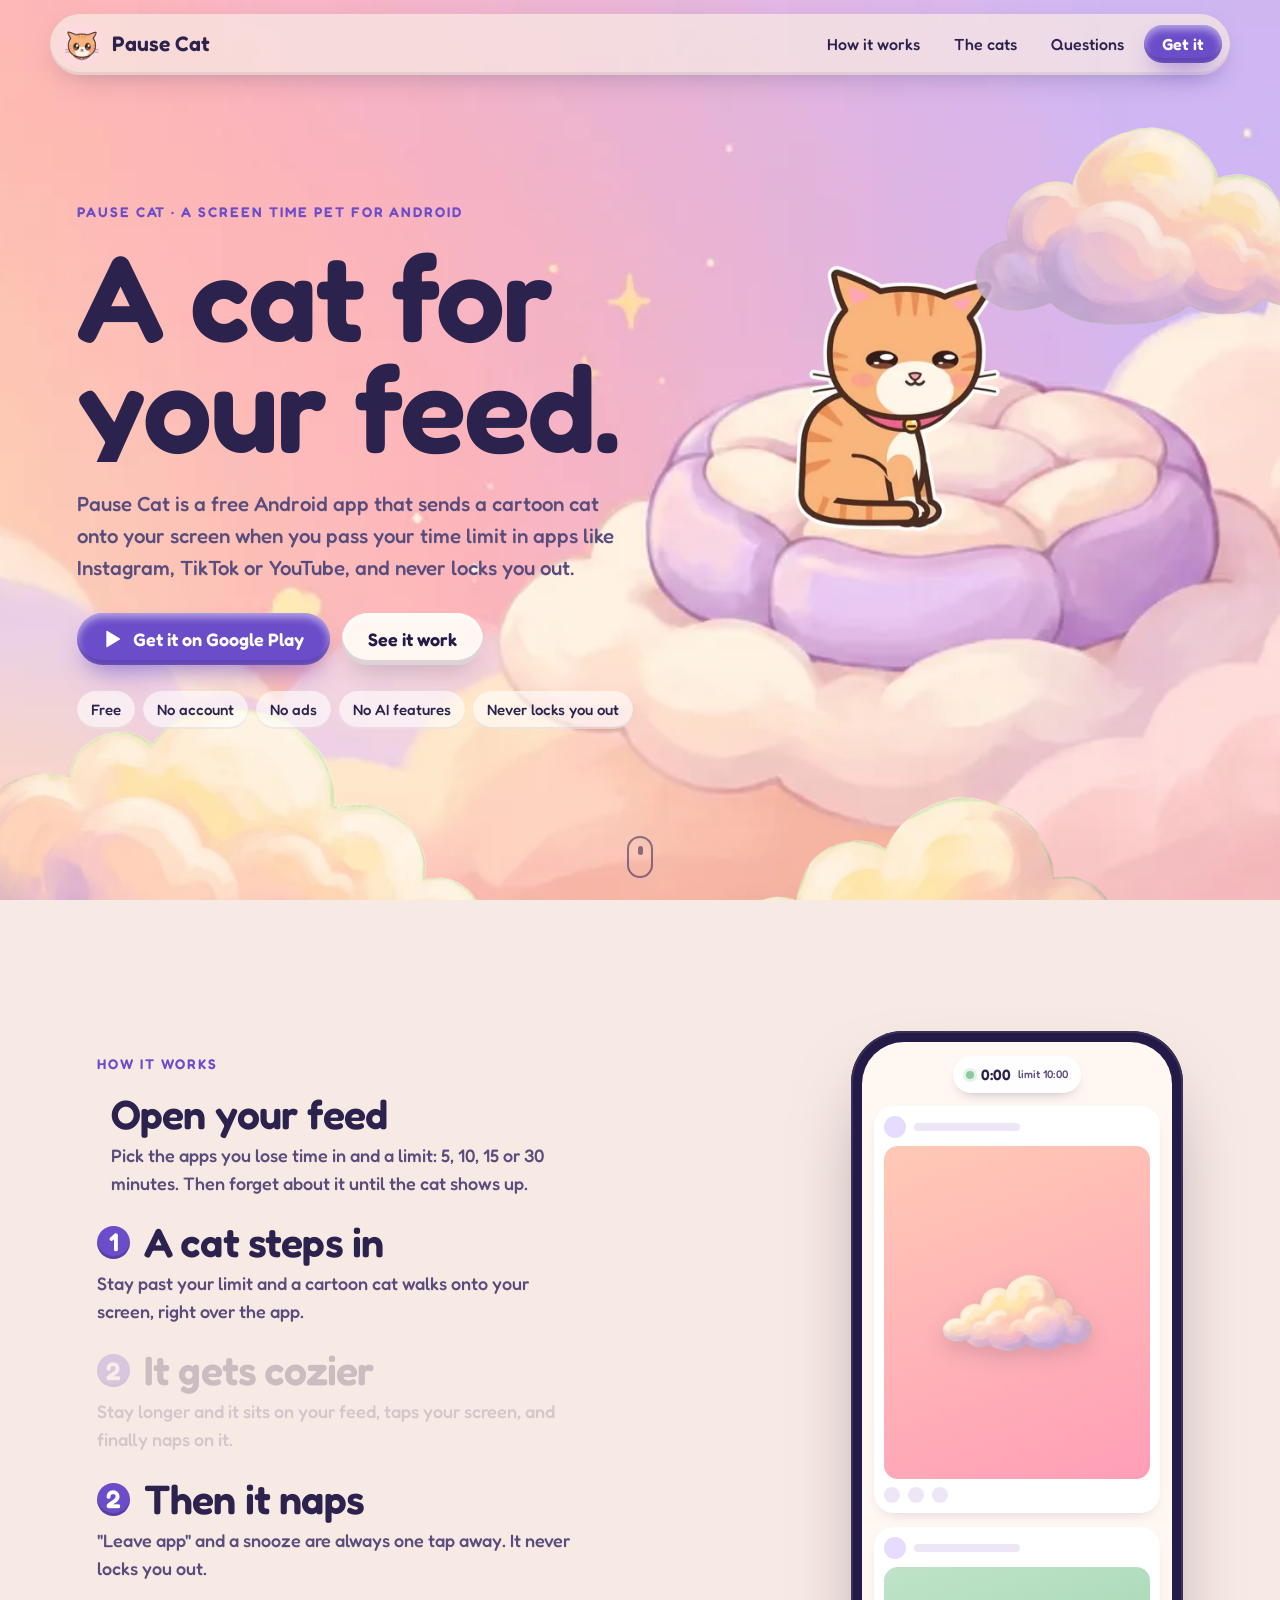
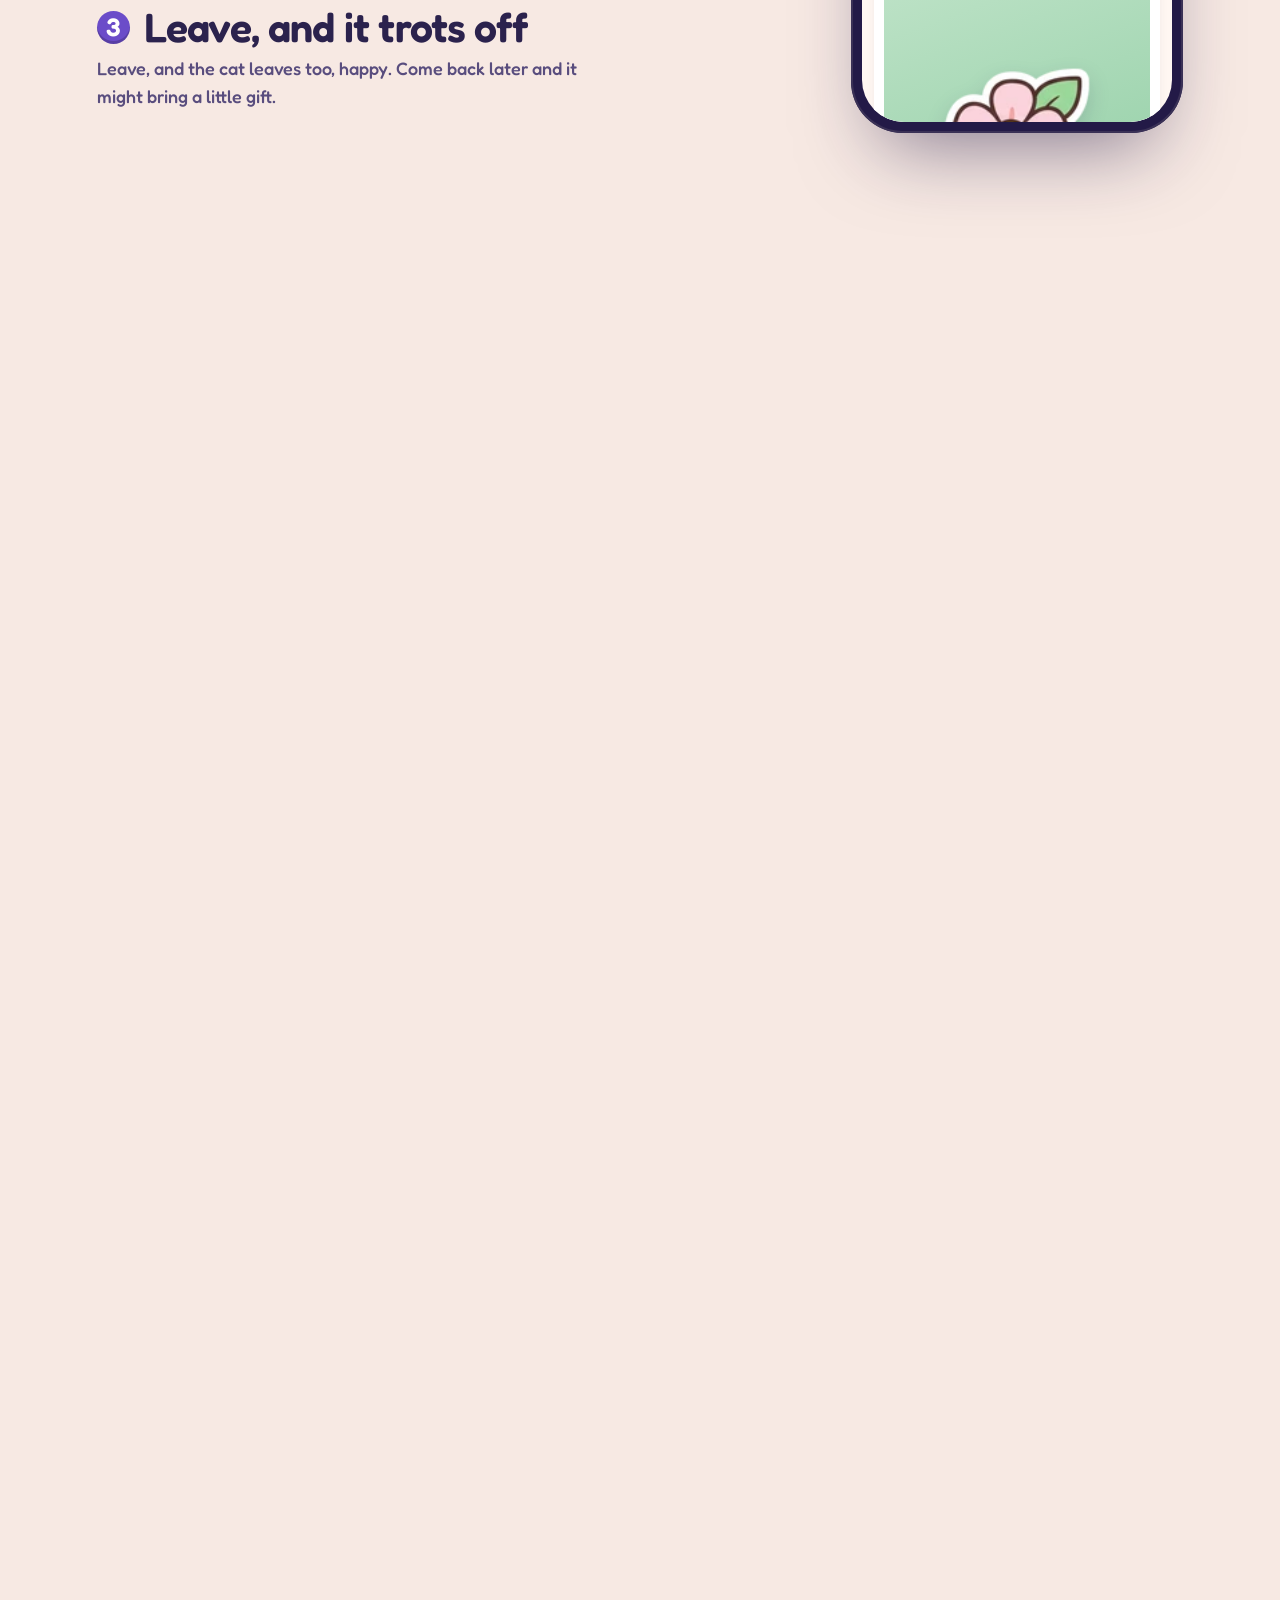
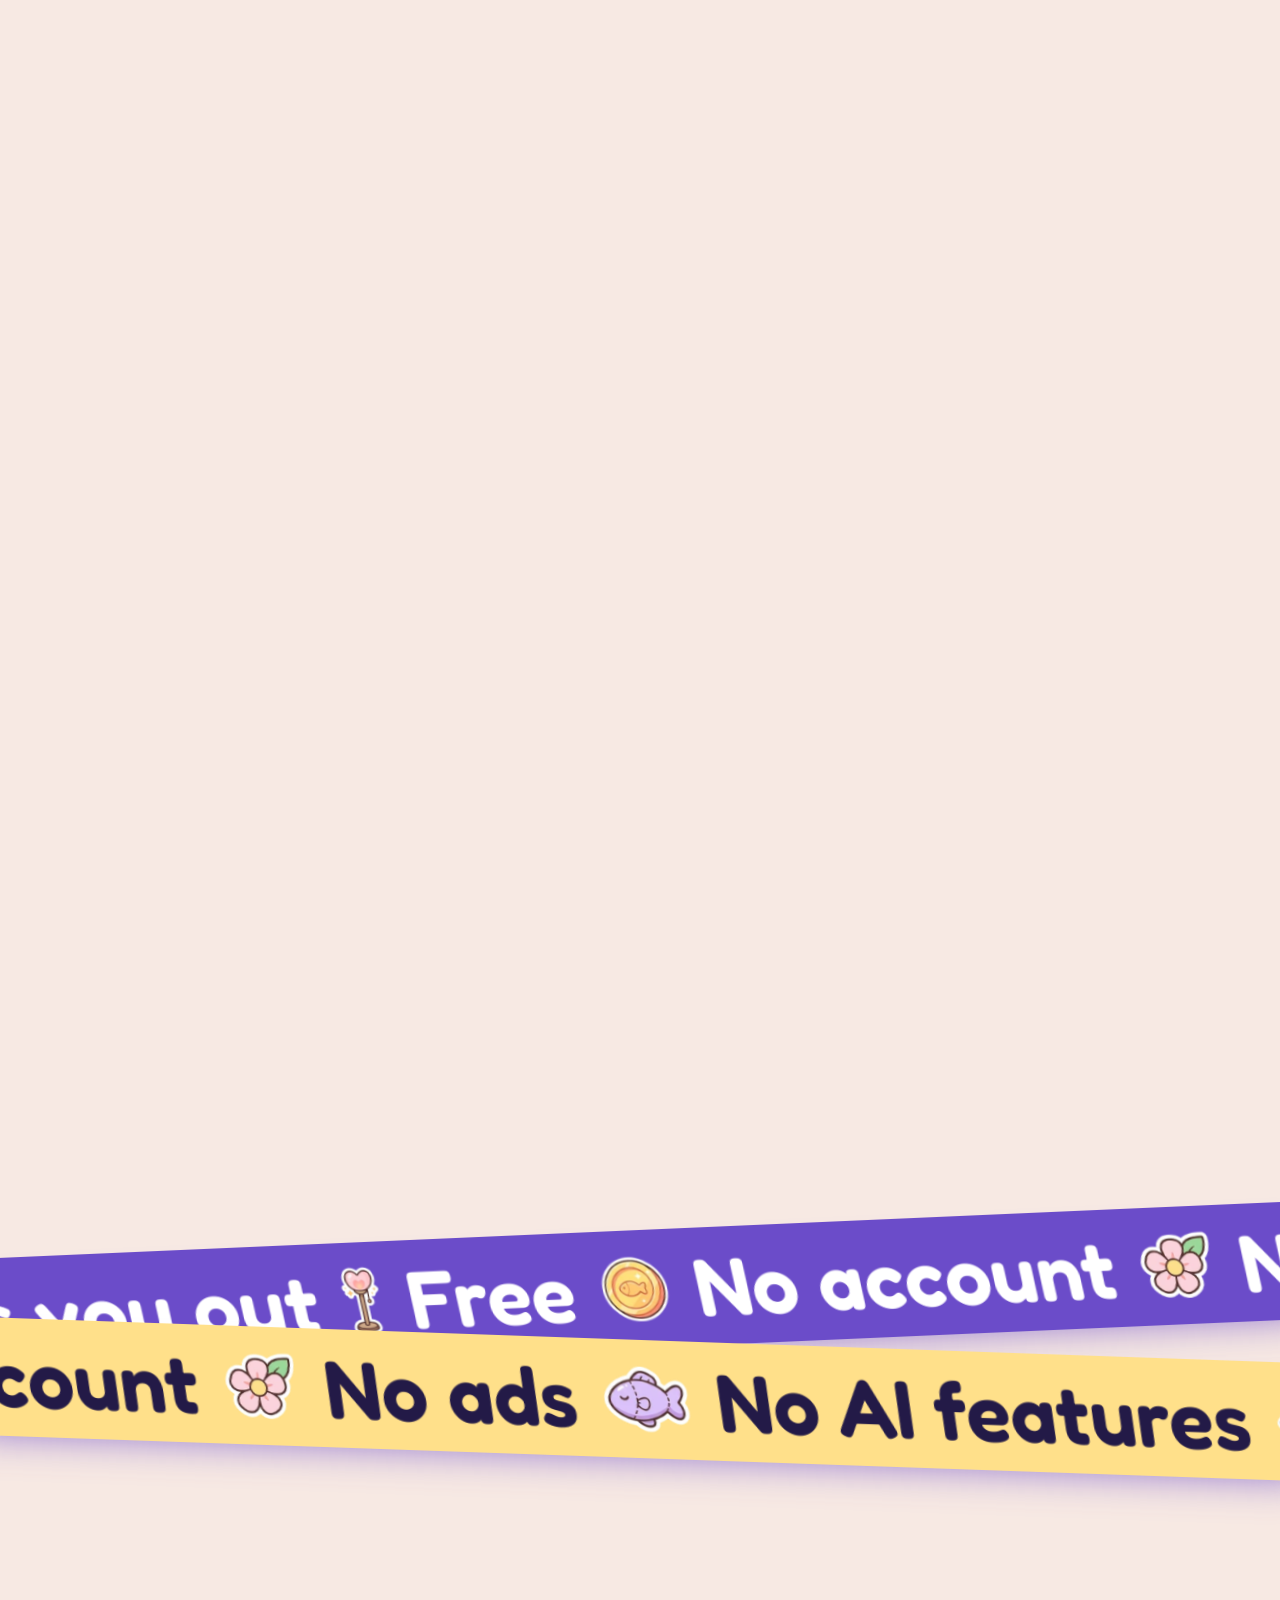
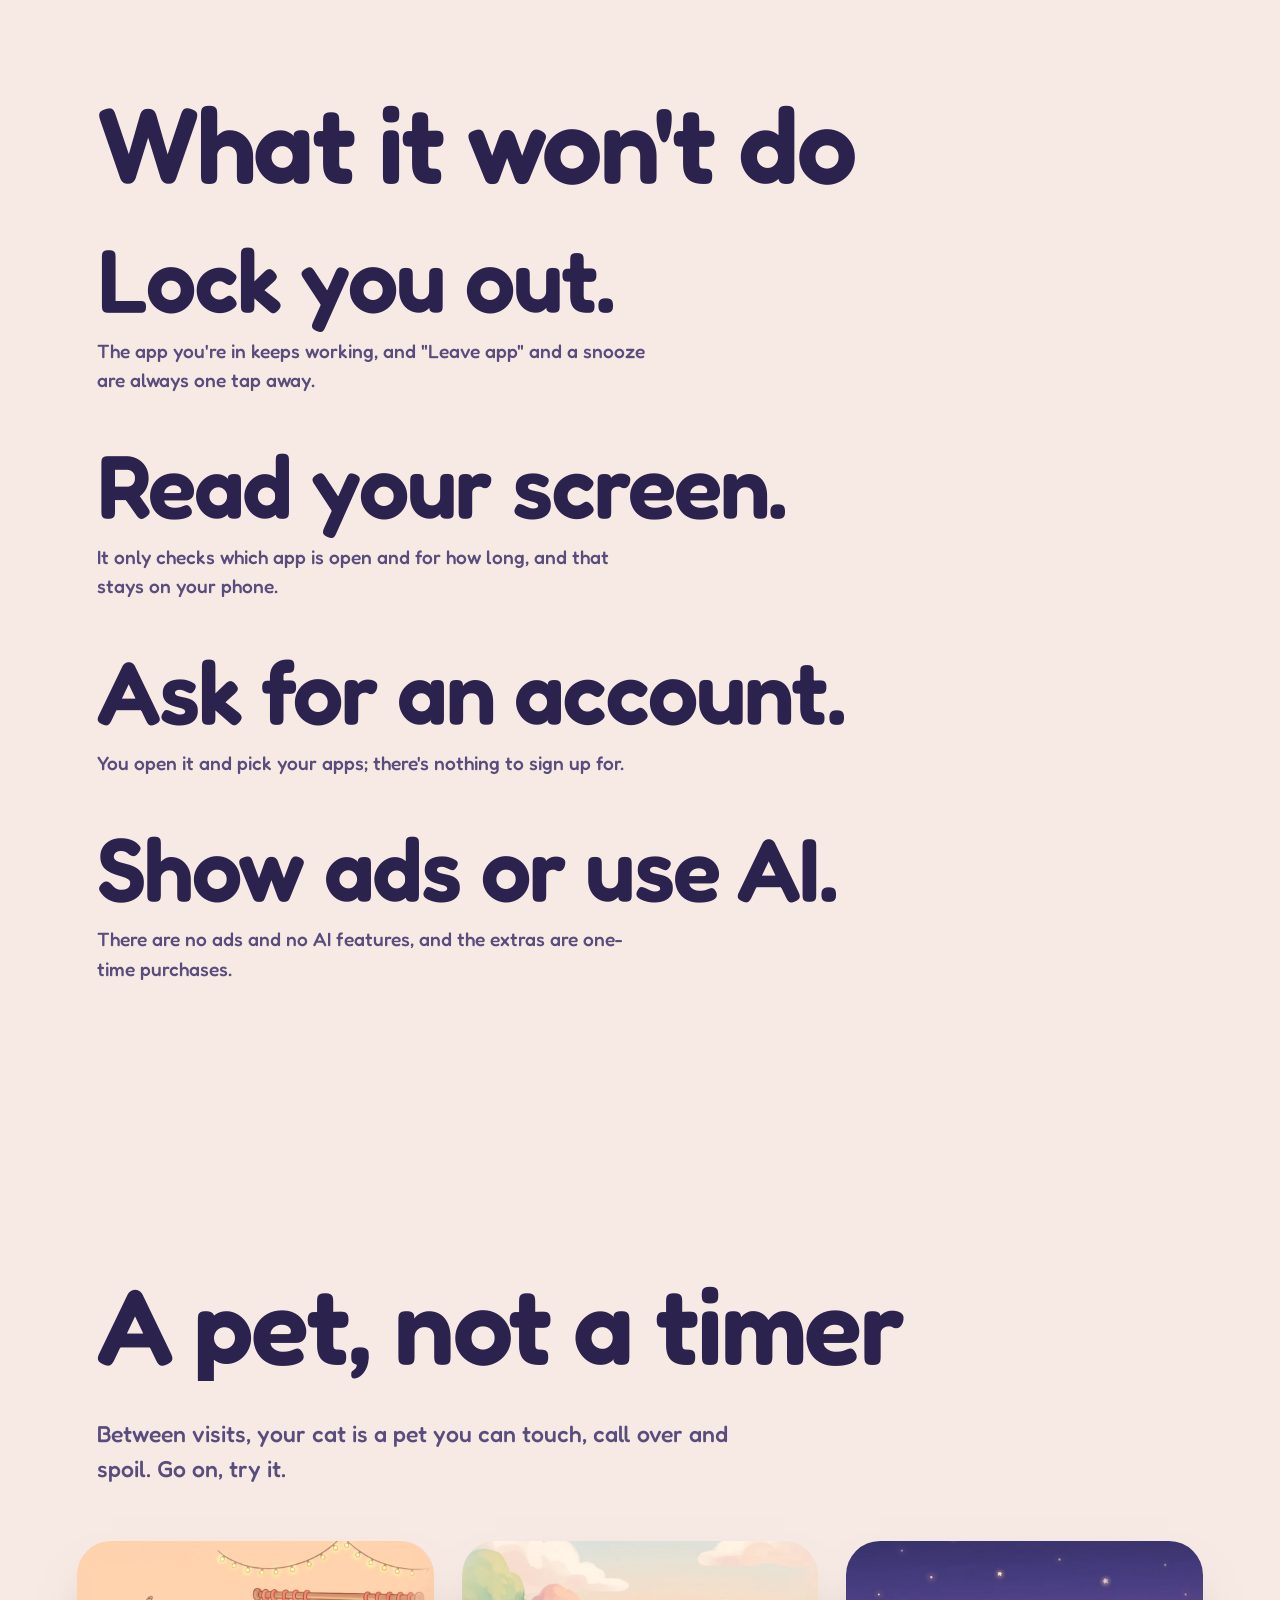
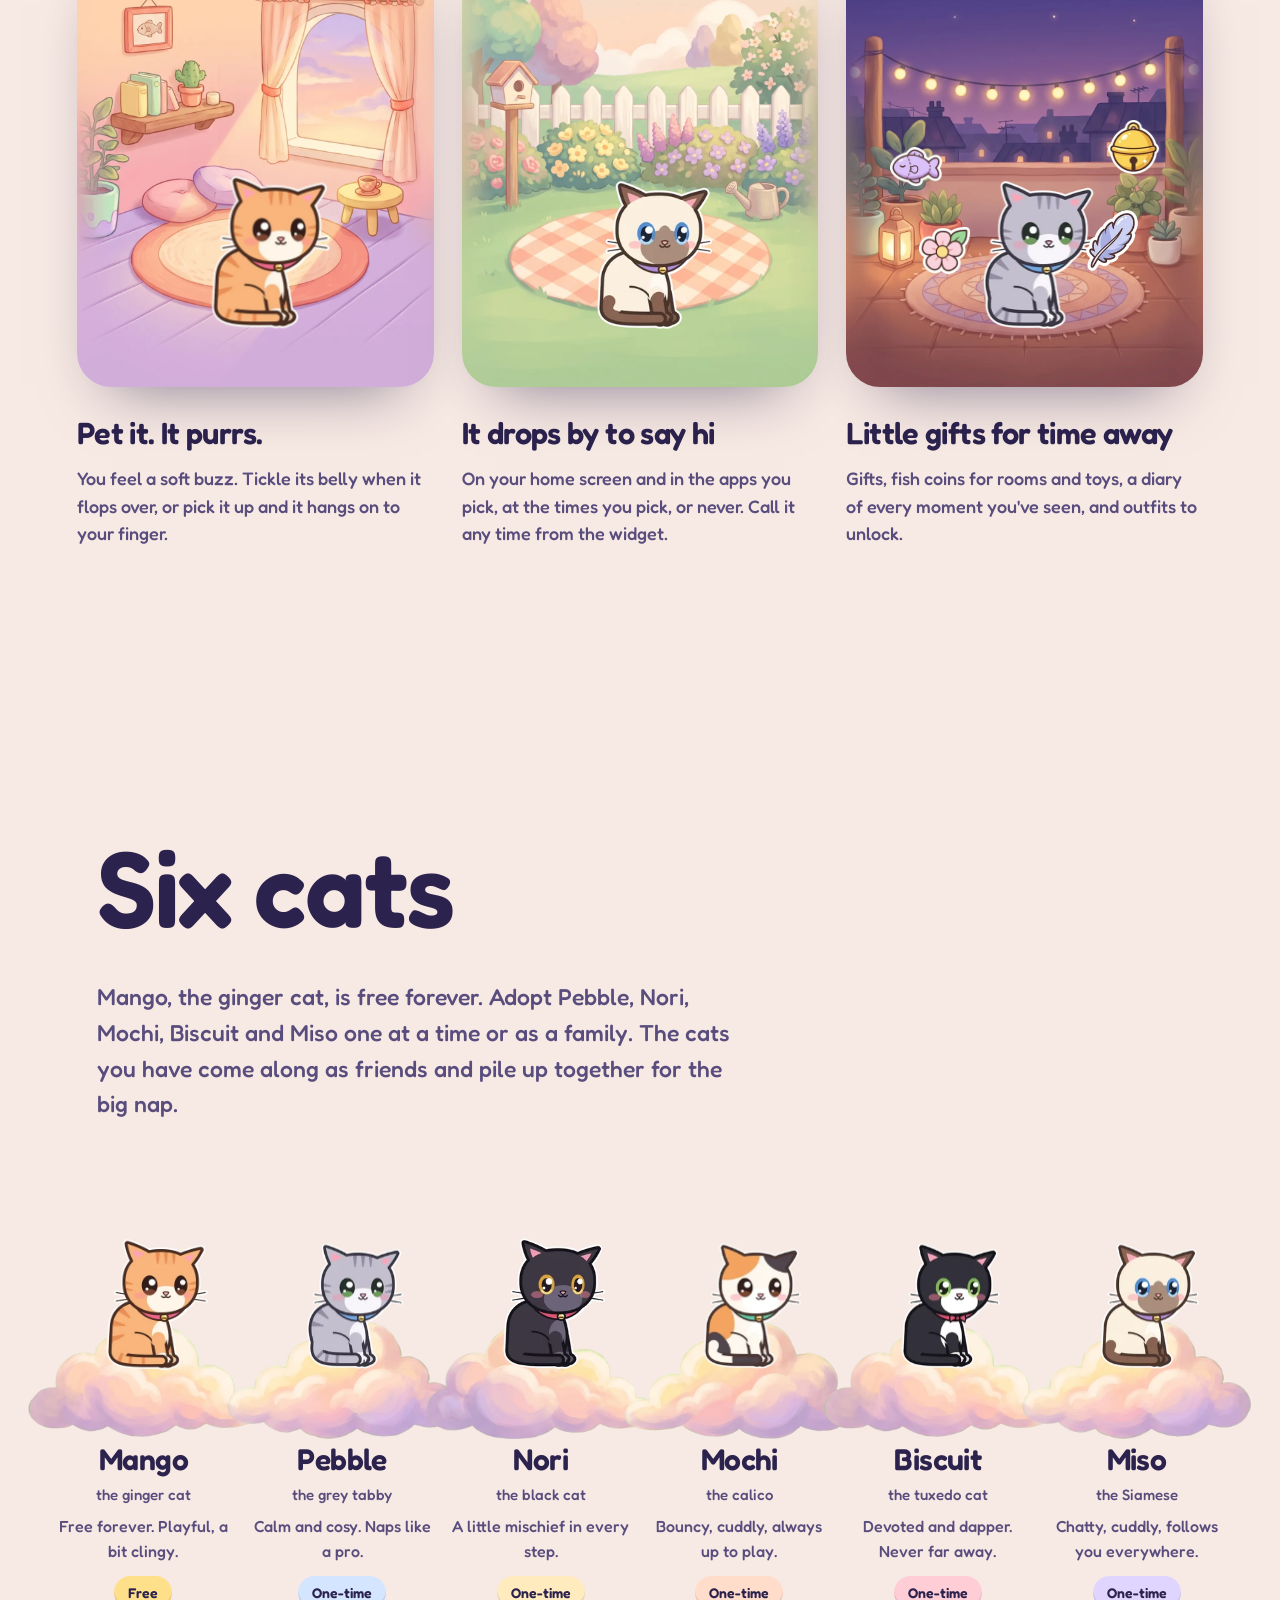
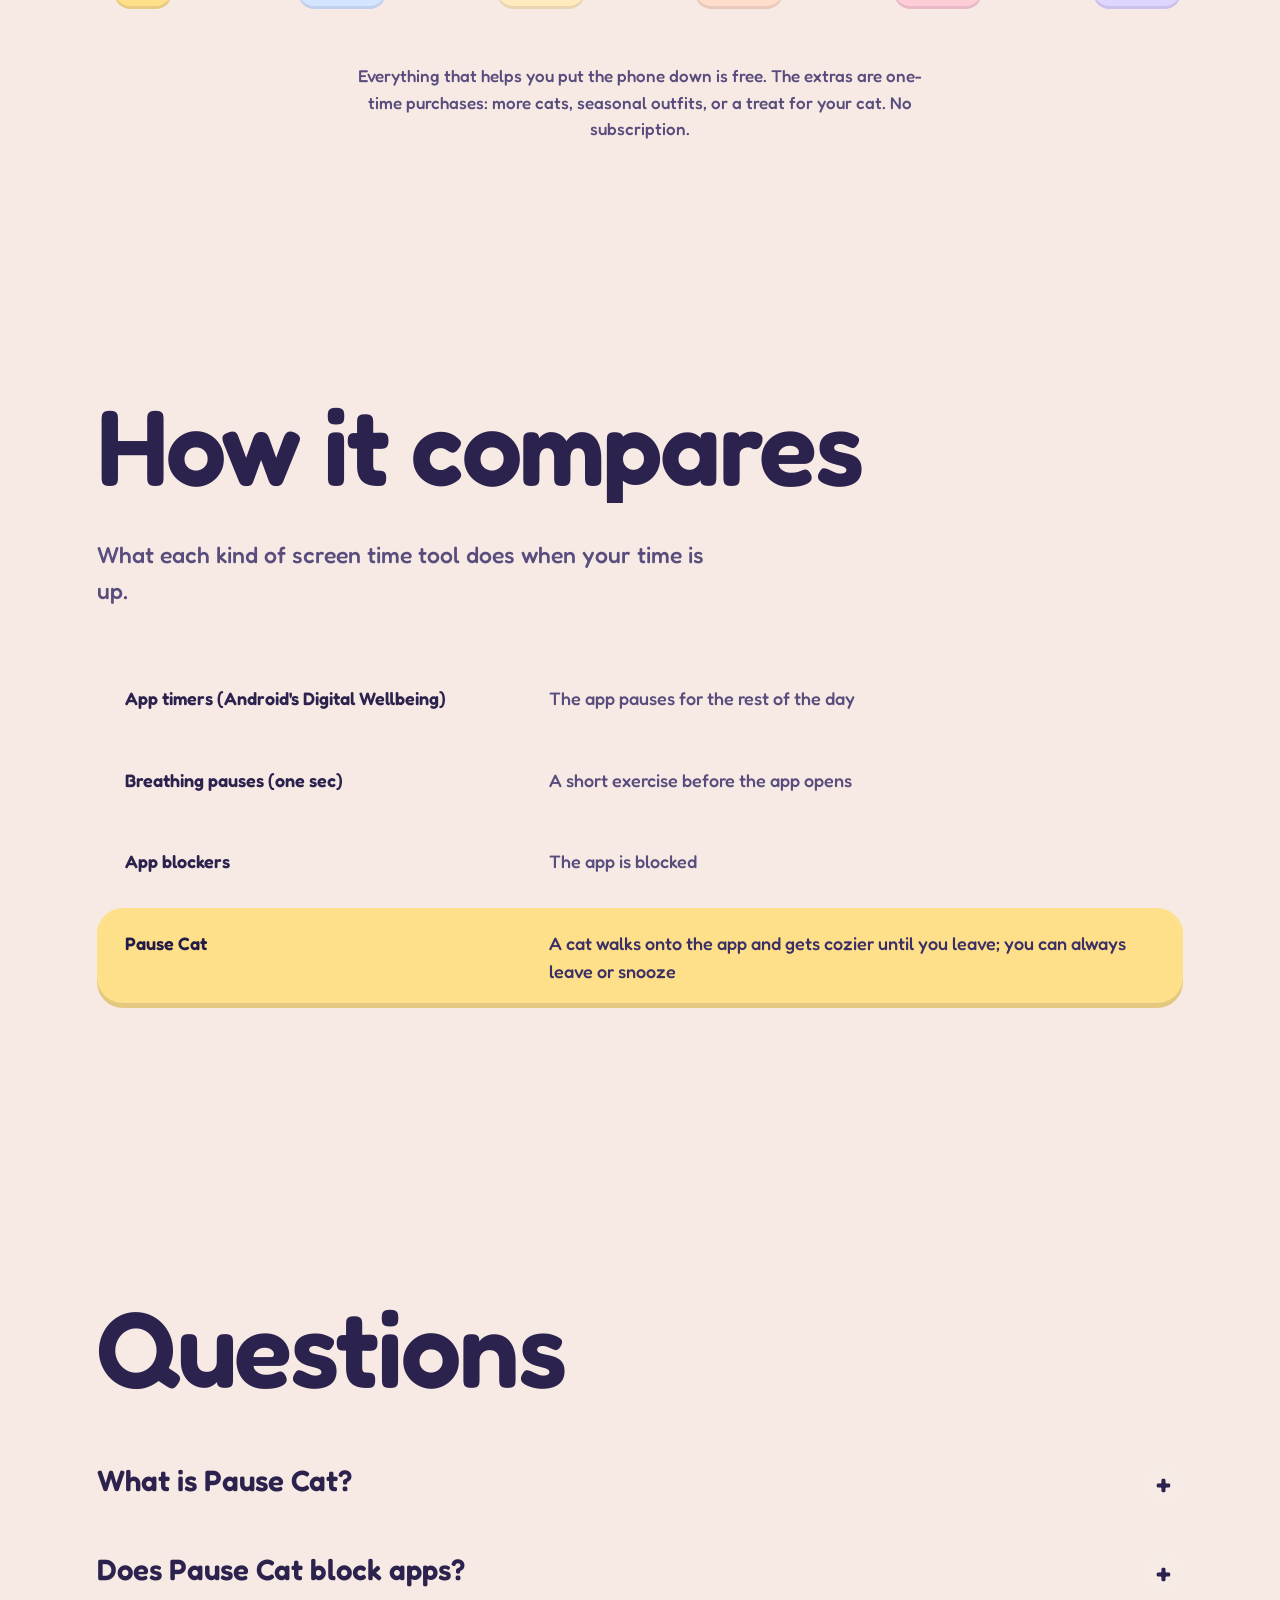
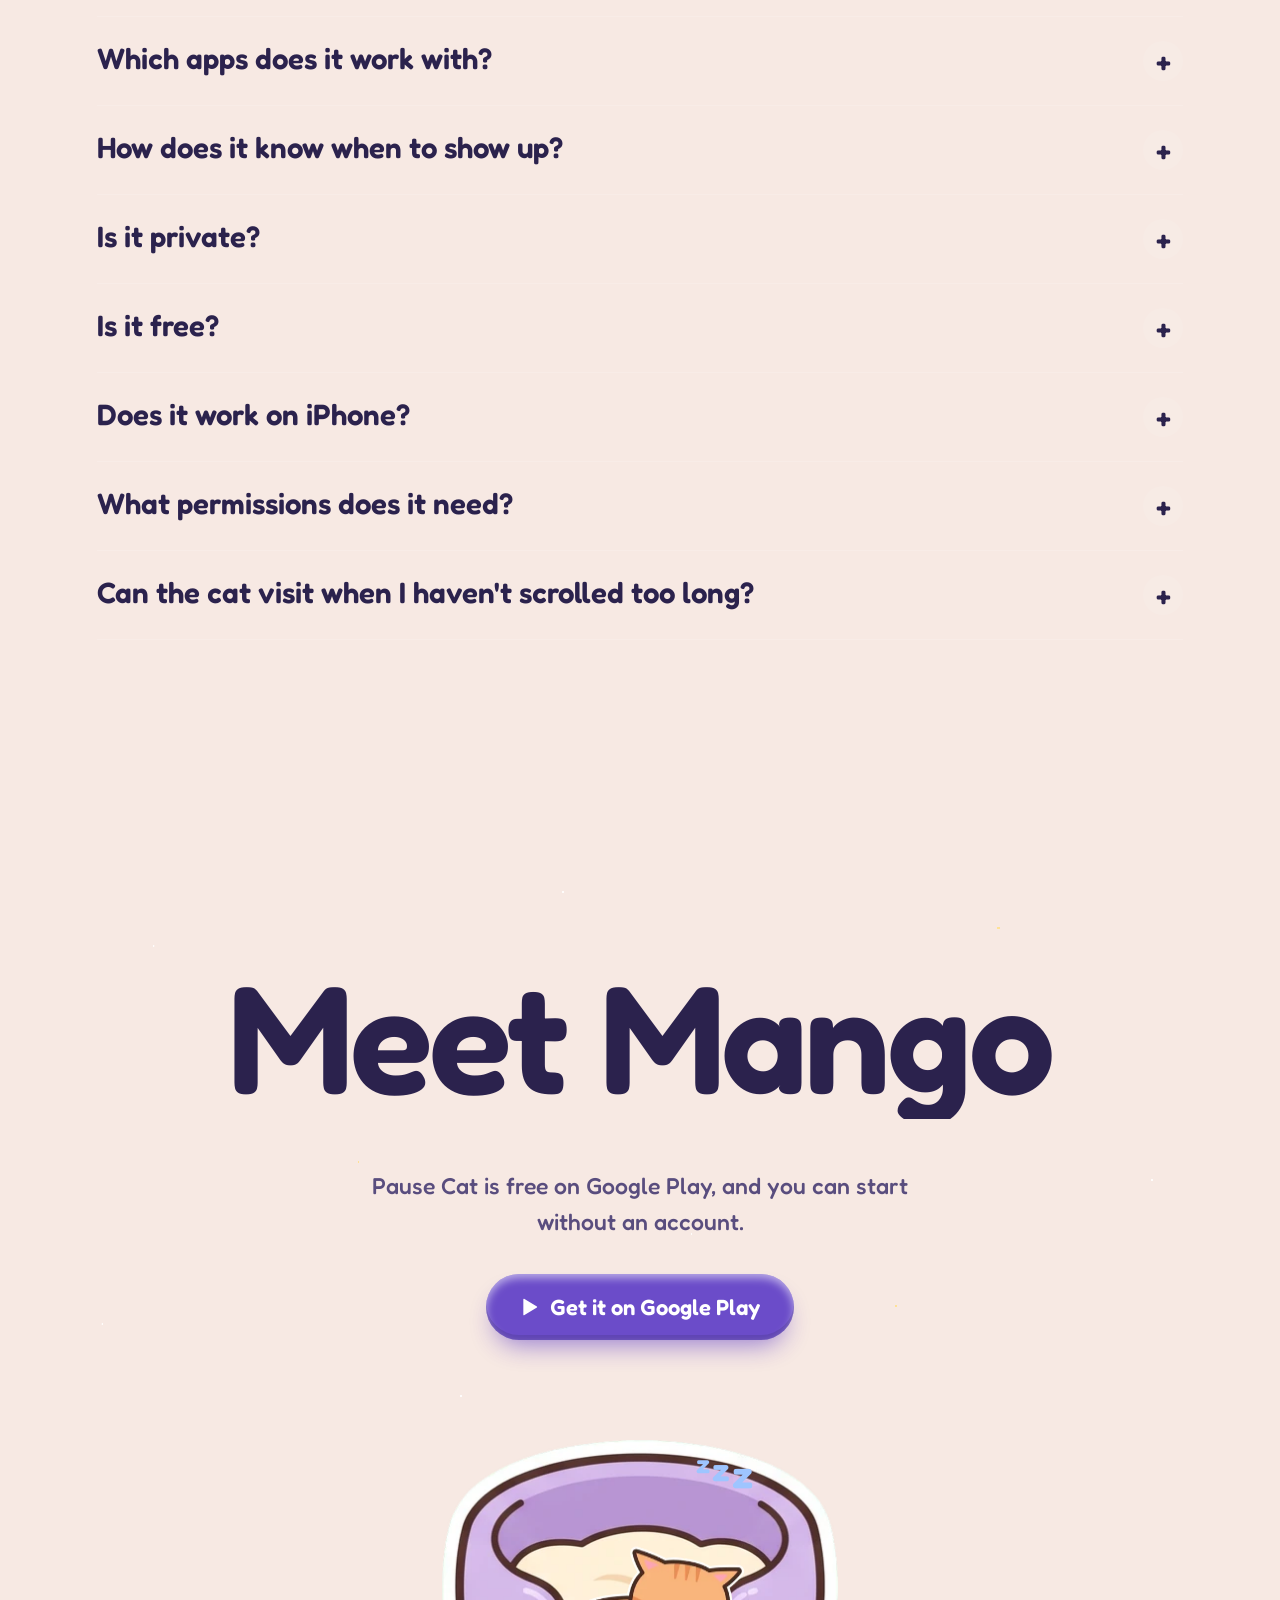
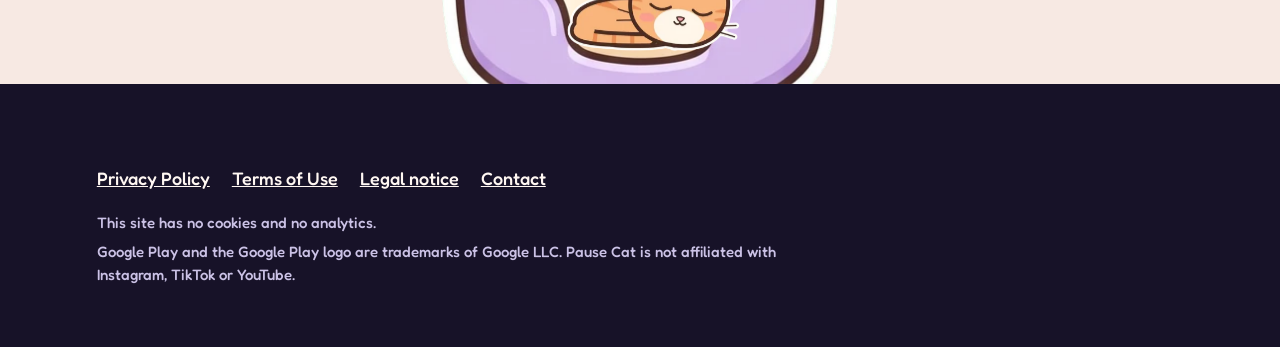
==== index.html @ 02d8e3a6 "www.pausecat.com: the React site with Mango, Nori and friends Home page built from tools/launch-kit/" ====
<!doctype html>
<html lang="en">
<head>
<meta charset="utf-8">
<meta name="viewport" content="width=device-width, initial-scale=1">
<title>Pause Cat: a screen time pet for Android</title>
<meta name="description" content="Pause Cat is a free Android app: stay past your time limit in Instagram, TikTok or YouTube and a cartoon cat walks onto your screen. It never locks you out.">
<link rel="canonical" href="https://www.pausecat.com/">
<meta property="og:type" content="website">
<meta property="og:title" content="Pause Cat: a screen time pet for Android">
<meta property="og:description" content="Stay past your time limit and a cute cat walks onto your screen. Leave, and it trots off happy. It never locks you out.">
<meta property="og:url" content="https://www.pausecat.com/">
<meta property="og:image" content="https://www.pausecat.com/img/og.png">
<meta name="twitter:card" content="summary_large_image">
<meta name="theme-color" content="#FFF1EA">
<link rel="icon" type="image/png" sizes="32x32" href="art/favicon-32.png">
<link rel="apple-touch-icon" href="art/icon-180.png">
<link rel="preload" href="fonts/fredoka-latin-600-normal.woff2" as="font" type="font/woff2" crossorigin>
<link rel="preload" href="art/hero_dream.webp" as="image">
<noscript><style>.loader{display:none!important}</style></noscript>
<script type="application/ld+json">
{
  "@context": "https://schema.org",
  "@type": "MobileApplication",
  "name": "Pause Cat",
  "description": "Pause Cat is a free Android app that sends a cartoon cat onto your screen when you pass your time limit in apps like Instagram, TikTok or YouTube, and never locks you out. No account, no ads, no AI features. Optional one-time purchases add collectible cats.",
  "url": "https://www.pausecat.com/",
  "image": "https://www.pausecat.com/img/icon-512.png",
  "operatingSystem": "Android",
  "applicationCategory": "LifestyleApplication",
  "installUrl": "https://play.google.com/store/apps/details?id=app.pausecat",
  "isAccessibleForFree": true,
  "offers": { "@type": "Offer", "price": "0", "priceCurrency": "USD" },
  "author": { "@type": "Person", "name": "Snekanth BABU" }
}
</script>
  <script type="module" crossorigin src="./assets/index-0Sxe4k6E.js"></script>
  <link rel="stylesheet" crossorigin href="./assets/index-BeqNyeC2.css">
</head>
<body>
<div id="root"><link rel="preload" as="image" href="art/icon-180.png"/><link rel="preload" as="image" href="art/hero_dream.webp"/><link rel="preload" as="image" href="art/sky_cloud_1.webp"/><link rel="preload" as="image" href="art/sky_cloud_3.webp"/><link rel="preload" as="image" href="art/sky_cloud_2.webp"/><link rel="preload" as="image" href="art/gift_flower.webp"/><link rel="preload" as="image" href="art/sky_cloud_4.webp"/><link rel="preload" as="image" href="art/gift_bell.webp"/><link rel="preload" as="image" href="art/gift_feather.webp"/><link rel="preload" as="image" href="art/gift_fish.webp"/><link rel="preload" as="image" href="art/room_loft_day.webp"/><link rel="preload" as="image" href="art/coin.webp"/><link rel="preload" as="image" href="art/lamp_heart.webp"/><div class="loader" aria-hidden="true"><div class="loader-inner"><img src="art/icon-180.png" alt="" width="72" height="72"/><b>Pause Cat</b><span class="loader-num">0</span></div></div><div class="cursor " aria-hidden="true" style="transform:translateX(-100px) translateY(-100px)"><span></span></div><a class="skip" href="#main">Skip to content</a><header class="nav"><a class="brand" href="./"><img src="art/icon-180.png" alt="" width="40" height="40"/>Pause Cat</a><nav aria-label="Main"><a class="hide-sm" href="#how">How it works</a><a class="hide-sm" href="#cats">The cats</a><a class="hide-sm" href="#faq">Questions</a><a class="clay violet small" href="https://play.google.com/store/apps/details?id=app.pausecat">Get it</a></nav></header><main id="main"><section class="hero" data-bg="#FFF1EA" data-quiet="true"><div class="hero-sky"><div class="hero-plate"><img src="art/hero_dream.webp" alt=""/><div class="hero-cat" data-pet="Pet Mango" role="button" tabindex="0" aria-label="Mango. Tap to pet."><span class="cat  "><canvas aria-hidden="true"></canvas></span></div></div><img class="cloud c1" data-depth="1.4" src="art/sky_cloud_1.webp" alt=""/><img class="cloud c2" data-depth="0.6" src="art/sky_cloud_3.webp" alt=""/><img class="cloud c3" data-depth="2" src="art/sky_cloud_2.webp" alt=""/></div><div class="hero-copy"><p class="kicker after">Pause Cat · a screen time pet for Android</p><h1>A cat for your feed.</h1><p class="lede after">Pause Cat is a free Android app that sends a cartoon cat onto your screen when you pass your time limit in apps like Instagram, TikTok or YouTube, and never locks you out.</p><div class="ctas after"><a class="clay violet play " href="https://play.google.com/store/apps/details?id=app.pausecat" tabindex="0" style="transform:none"><svg viewBox="0 0 24 24" aria-hidden="true"><path d="M4 2.8v18.4c0 .5.5.8.9.6l15.4-9.2c.4-.3.4-.9 0-1.2L4.9 2.2c-.4-.2-.9.1-.9.6z"></path></svg>Get it on Google Play</a><a class="clay cream" href="#how">See it work</a></div><ul class="pills after" aria-label="At a glance"><li>Free</li><li>No account</li><li>No ads</li><li>No AI features</li><li>Never locks you out</li></ul></div><a class="scroll-hint" href="#how" aria-label="Scroll to how it works"><span></span></a></section><section class="story" id="how" data-bg="#FFF7F2" data-quiet="true"><div class="story-pin"><div class="story-copy"><p class="kicker">How it works</p><ol class="steps"><li class="on"><h3>Open your feed</h3><p>Pick the apps you lose time in and a limit: 5, 10, 15 or 30 minutes. Then forget about it until the cat shows up.</p></li><li class=""><h3><span class="num">1</span>A cat steps in</h3><p>Stay past your limit and a cartoon cat walks onto your screen, right over the app.</p></li><li class=""><h3><span class="num">2</span>It gets cozier</h3><p>Stay longer and it sits on your feed, taps your screen, and finally naps on it.</p></li><li class=""><h3><span class="num">2</span>Then it naps</h3><p>&quot;Leave app&quot; and a snooze are always one tap away. It never locks you out.</p></li><li class=""><h3><span class="num">3</span>Leave, and it trots off</h3><p>Leave, and the cat leaves too, happy. Come back later and it might bring a little gift.</p></li></ol><p class="step-now" aria-hidden="true"><b>Open your feed</b>Pick the apps you lose time in and a limit: 5, 10, 15 or 30 minutes. Then forget about it until the cat shows up.</p></div><div class="phone" aria-hidden="true"><div class="screen beat-0"><div class="feed"><div class="post"><div class="who"><i></i><b></b></div><div class="pic" style="background:linear-gradient(160deg,#FFC9B5,#FF9EB8)"><img src="art/sky_cloud_2.webp" alt=""/></div><div class="acts"><i></i><i></i><i></i></div></div><div class="post"><div class="who"><i></i><b></b></div><div class="pic" style="background:linear-gradient(160deg,#BFE3C8,#8ACB9F)"><img src="art/gift_flower.webp" alt=""/></div><div class="acts"><i></i><i></i><i></i></div></div><div class="post"><div class="who"><i></i><b></b></div><div class="pic" style="background:linear-gradient(160deg,#C9D8FF,#9EB5FF)"><img src="art/sky_cloud_4.webp" alt=""/></div><div class="acts"><i></i><i></i><i></i></div></div><div class="post"><div class="who"><i></i><b></b></div><div class="pic" style="background:linear-gradient(160deg,#FFE08A,#FFC36E)"><img src="art/gift_bell.webp" alt=""/></div><div class="acts"><i></i><i></i><i></i></div></div><div class="post"><div class="who"><i></i><b></b></div><div class="pic" style="background:linear-gradient(160deg,#E5DCFF,#B9A2FF)"><img src="art/gift_feather.webp" alt=""/></div><div class="acts"><i></i><i></i><i></i></div></div><div class="post"><div class="who"><i></i><b></b></div><div class="pic" style="background:linear-gradient(160deg,#FFD9E0,#FFB38A)"><img src="art/gift_fish.webp" alt=""/></div><div class="acts"><i></i><i></i><i></i></div></div><div class="post"><div class="who"><i></i><b></b></div><div class="pic" style="background:linear-gradient(160deg,#FFC9B5,#FF9EB8)"><img src="art/sky_cloud_2.webp" alt=""/></div><div class="acts"><i></i><i></i><i></i></div></div><div class="post"><div class="who"><i></i><b></b></div><div class="pic" style="background:linear-gradient(160deg,#BFE3C8,#8ACB9F)"><img src="art/gift_flower.webp" alt=""/></div><div class="acts"><i></i><i></i><i></i></div></div><div class="post"><div class="who"><i></i><b></b></div><div class="pic" style="background:linear-gradient(160deg,#C9D8FF,#9EB5FF)"><img src="art/sky_cloud_4.webp" alt=""/></div><div class="acts"><i></i><i></i><i></i></div></div><div class="post"><div class="who"><i></i><b></b></div><div class="pic" style="background:linear-gradient(160deg,#FFE08A,#FFC36E)"><img src="art/gift_bell.webp" alt=""/></div><div class="acts"><i></i><i></i><i></i></div></div><div class="post"><div class="who"><i></i><b></b></div><div class="pic" style="background:linear-gradient(160deg,#E5DCFF,#B9A2FF)"><img src="art/gift_feather.webp" alt=""/></div><div class="acts"><i></i><i></i><i></i></div></div><div class="post"><div class="who"><i></i><b></b></div><div class="pic" style="background:linear-gradient(160deg,#FFD9E0,#FFB38A)"><img src="art/gift_fish.webp" alt=""/></div><div class="acts"><i></i><i></i><i></i></div></div></div><div class="home"><img src="art/room_loft_day.webp" alt=""/></div><div class="pill"><span class="dot"></span><span>0:00</span><small>limit 10:00</small></div><div class="spot"><span class="zzz"><i>z</i><i>z</i><i>z</i></span></div><div class="offer"><span class="clay violet">Leave app</span><span class="clay cream">5 more minutes</span></div></div></div></div></section><section class="marquee" aria-label="At a glance" data-bg="#FFF7F2"><div class="marquee-row r0" aria-hidden="false"><div class="marquee-track"><span class="mq">Free<img src="art/coin.webp" alt=""/></span><span class="mq">No account<img src="art/gift_flower.webp" alt=""/></span><span class="mq">No ads<img src="art/gift_fish.webp" alt=""/></span><span class="mq">No AI features<img src="art/gift_bell.webp" alt=""/></span><span class="mq">Never locks you out<img src="art/lamp_heart.webp" alt=""/></span><span class="mq">Free<img src="art/coin.webp" alt=""/></span><span class="mq">No account<img src="art/gift_flower.webp" alt=""/></span><span class="mq">No ads<img src="art/gift_fish.webp" alt=""/></span><span class="mq">No AI features<img src="art/gift_bell.webp" alt=""/></span><span class="mq">Never locks you out<img src="art/lamp_heart.webp" alt=""/></span></div></div><div class="marquee-row r1" aria-hidden="true"><div class="marquee-track"><span class="mq">Free<img src="art/coin.webp" alt=""/></span><span class="mq">No account<img src="art/gift_flower.webp" alt=""/></span><span class="mq">No ads<img src="art/gift_fish.webp" alt=""/></span><span class="mq">No AI features<img src="art/gift_bell.webp" alt=""/></span><span class="mq">Never locks you out<img src="art/lamp_heart.webp" alt=""/></span><span class="mq">Free<img src="art/coin.webp" alt=""/></span><span class="mq">No account<img src="art/gift_flower.webp" alt=""/></span><span class="mq">No ads<img src="art/gift_fish.webp" alt=""/></span><span class="mq">No AI features<img src="art/gift_bell.webp" alt=""/></span><span class="mq">Never locks you out<img src="art/lamp_heart.webp" alt=""/></span></div></div></section><section class="nots-sec" data-bg="#FFE7DA"><div class="wrap"><h2 class="rise">What it won&#x27;t do</h2><ul class="nots"><li><h3><span class="strike-wrap">Lock you out.<span class="strike"></span></span></h3><p>The app you&#x27;re in keeps working, and &quot;Leave app&quot; and a snooze are always one tap away.</p></li><li><h3><span class="strike-wrap">Read your screen.<span class="strike"></span></span></h3><p>It only checks which app is open and for how long, and that stays on your phone.</p></li><li><h3><span class="strike-wrap">Ask for an account.<span class="strike"></span></span></h3><p>You open it and pick your apps; there&#x27;s nothing to sign up for.</p></li><li><h3><span class="strike-wrap">Show ads or use AI.<span class="strike"></span></span></h3><p>There are no ads and no AI features, and the extras are one-time purchases.</p></li></ul></div></section><section class="pets" data-bg="#F5EEFF"><div class="wrap"><h2 class="rise">A pet, not a timer</h2><p class="intro fade">Between visits, your cat is a pet you can touch, call over and spoil. Go on, try it.</p></div><ul class="rooms"><li class="room fade"><div class="room-art"><img src="art/room_loft_day.webp" alt="" loading="lazy"/><div class="petcat on-rug" data-pet="Pet Mango" role="button" tabindex="0" aria-label="Mango. Tap to pet, drag to pick up." draggable="false" style="-webkit-touch-callout:none;-webkit-user-select:none;user-select:none;touch-action:none"><span class="cat  "><canvas aria-hidden="true"></canvas></span></div></div><h3>Pet it. It purrs.</h3><p>You feel a soft buzz. Tickle its belly when it flops over, or pick it up and it hangs on to your finger.</p></li><li class="room fade"><div class="room-art"><img src="art/room_garden_day.webp" alt="" loading="lazy"/><div class="petcat on-rug" data-pet="Pet Miso" role="button" tabindex="0" aria-label="Miso. Tap to pet, drag to pick up." draggable="false" style="-webkit-touch-callout:none;-webkit-user-select:none;user-select:none;touch-action:none"><span class="cat  "><canvas aria-hidden="true"></canvas></span></div></div><h3>It drops by to say hi</h3><p>On your home screen and in the apps you pick, at the times you pick, or never. Call it any time from the widget.</p></li><li class="room fade"><div class="room-art"><img src="art/room_rooftop_night.webp" alt="" loading="lazy"/><div class="petcat on-rug" data-pet="Pet Pebble" role="button" tabindex="0" aria-label="Pebble. Tap to pet, drag to pick up." draggable="false" style="-webkit-touch-callout:none;-webkit-user-select:none;user-select:none;touch-action:none"><span class="cat  "><canvas aria-hidden="true"></canvas></span></div><img class="float g0" src="art/gift_fish.webp" alt=""/><img class="float g1" src="art/gift_bell.webp" alt=""/><img class="float g2" src="art/gift_flower.webp" alt=""/><img class="float g3" src="art/gift_feather.webp" alt=""/></div><h3>Little gifts for time away</h3><p>Gifts, fish coins for rooms and toys, a diary of every moment you&#x27;ve seen, and outfits to unlock.</p></li></ul></section><section class="cats-sec" id="cats" data-bg="#E9DCFF" data-quiet="true"><div class="wrap"><h2 class="rise">Six cats</h2><p class="intro fade">Mango, the ginger cat, is free forever. Adopt Pebble, Nori, Mochi, Biscuit and Miso one at a time or as a family. The cats you have come along as friends and pile up together for the big nap.</p></div><ul class="lineup"><li style="--accent:#FF9EB8;--i:0" class="fade"><div class="perch"><img class="perch-cloud" src="art/sky_cloud_1.webp" alt="" loading="lazy"/><div class="petcat " data-pet="Pet Mango" role="button" tabindex="0" aria-label="Mango. Tap to pet, drag to pick up." draggable="false" style="-webkit-touch-callout:none;-webkit-user-select:none;user-select:none;touch-action:none"><span class="cat  "><canvas aria-hidden="true"></canvas></span></div></div><h3>Mango<!-- --> <small>the ginger cat</small></h3><p>Free forever. Playful, a bit clingy.</p><span class="tag free">Free</span></li><li style="--accent:#9EC5FF;--i:1" class="fade"><div class="perch"><img class="perch-cloud" src="art/sky_cloud_2.webp" alt="" loading="lazy"/><div class="petcat " data-pet="Pet Pebble" role="button" tabindex="0" aria-label="Pebble. Tap to pet, drag to pick up." draggable="false" style="-webkit-touch-callout:none;-webkit-user-select:none;user-select:none;touch-action:none"><span class="cat  "><canvas aria-hidden="true"></canvas></span></div></div><h3>Pebble<!-- --> <small>the grey tabby</small></h3><p>Calm and cosy. Naps like a pro.</p><span class="tag ">One-time</span></li><li style="--accent:#FFD36E;--i:2" class="fade"><div class="perch"><img class="perch-cloud" src="art/sky_cloud_3.webp" alt="" loading="lazy"/><div class="petcat " data-pet="Pet Nori" role="button" tabindex="0" aria-label="Nori. Tap to pet, drag to pick up." draggable="false" style="-webkit-touch-callout:none;-webkit-user-select:none;user-select:none;touch-action:none"><span class="cat  "><canvas aria-hidden="true"></canvas></span></div></div><h3>Nori<!-- --> <small>the black cat</small></h3><p>A little mischief in every step.</p><span class="tag ">One-time</span></li><li style="--accent:#FFB38A;--i:3" class="fade"><div class="perch"><img class="perch-cloud" src="art/sky_cloud_4.webp" alt="" loading="lazy"/><div class="petcat " data-pet="Pet Mochi" role="button" tabindex="0" aria-label="Mochi. Tap to pet, drag to pick up." draggable="false" style="-webkit-touch-callout:none;-webkit-user-select:none;user-select:none;touch-action:none"><span class="cat  "><canvas aria-hidden="true"></canvas></span></div></div><h3>Mochi<!-- --> <small>the calico</small></h3><p>Bouncy, cuddly, always up to play.</p><span class="tag ">One-time</span></li><li style="--accent:#FF8FA3;--i:4" class="fade"><div class="perch"><img class="perch-cloud" src="art/sky_cloud_1.webp" alt="" loading="lazy"/><div class="petcat " data-pet="Pet Biscuit" role="button" tabindex="0" aria-label="Biscuit. Tap to pet, drag to pick up." draggable="false" style="-webkit-touch-callout:none;-webkit-user-select:none;user-select:none;touch-action:none"><span class="cat  "><canvas aria-hidden="true"></canvas></span></div></div><h3>Biscuit<!-- --> <small>the tuxedo cat</small></h3><p>Devoted and dapper. Never far away.</p><span class="tag ">One-time</span></li><li style="--accent:#B9A2FF;--i:5" class="fade"><div class="perch"><img class="perch-cloud" src="art/sky_cloud_2.webp" alt="" loading="lazy"/><div class="petcat " data-pet="Pet Miso" role="button" tabindex="0" aria-label="Miso. Tap to pet, drag to pick up." draggable="false" style="-webkit-touch-callout:none;-webkit-user-select:none;user-select:none;touch-action:none"><span class="cat  "><canvas aria-hidden="true"></canvas></span></div></div><h3>Miso<!-- --> <small>the Siamese</small></h3><p>Chatty, cuddly, follows you everywhere.</p><span class="tag ">One-time</span></li></ul><p class="wrap small-print fade">Everything that helps you put the phone down is free. The extras are one-time purchases: more cats, seasonal outfits, or a treat for your cat. No subscription.</p></section><section class="compare" data-bg="#3A2A6B" data-ink="#FFF7F2" data-soft="#D9CFF5"><div class="wrap"><h2 class="rise">How it compares</h2><p class="intro fade">What each kind of screen time tool does when your time is up.</p><dl class="rows"><div class="row fade "><dt>App timers (Android&#x27;s Digital Wellbeing)</dt><dd>The app pauses for the rest of the day</dd></div><div class="row fade "><dt>Breathing pauses (one sec)</dt><dd>A short exercise before the app opens</dd></div><div class="row fade "><dt>App blockers</dt><dd>The app is blocked</dd></div><div class="row fade us"><dt>Pause Cat</dt><dd>A cat walks onto the app and gets cozier until you leave; you can always leave or snooze</dd></div></dl></div></section><section class="faq" id="faq" data-bg="#2A1F4F" data-ink="#FFF7F2" data-soft="#D9CFF5"><div class="wrap"><h2 class="rise">Questions</h2><details class="fade"><summary>What is Pause Cat?</summary><p>Pause Cat is a free Android app that sends a cartoon cat onto your screen when you pass your time limit in apps like Instagram, TikTok or YouTube, and never locks you out.</p></details><details class="fade"><summary>Does Pause Cat block apps?</summary><p>Pause Cat never locks you out: the cat gets in the way, playfully, and leaves when you leave, with &quot;Leave app&quot; and a snooze always one tap away.</p></details><details class="fade"><summary>Which apps does it work with?</summary><p>Any app you pick: Instagram, TikTok, YouTube, Reddit, games, news.</p></details><details class="fade"><summary>How does it know when to show up?</summary><p>With Android&#x27;s usage access it checks which app is open, about once a second, only while the screen is on and you&#x27;ve turned watching on. It never sees what&#x27;s on the screen.</p></details><details class="fade"><summary>Is it private?</summary><p>No account, no ads, no AI features. Which apps you use, and for how long, stays on your phone. Purchases go through Google Play, whose billing library may send Google its own diagnostics. See the <a href="privacy/">privacy policy</a>.</p></details><details class="fade"><summary>Is it free?</summary><p>Yes: watching, every visit, gifts, the diary and Mango are free. More cats, outfits and treats are one-time purchases. No subscription.</p></details><details class="fade"><summary>Does it work on iPhone?</summary><p>Pause Cat is Android only for now.</p></details><details class="fade"><summary>What permissions does it need?</summary><p>Usage access (to know which app is open), display over other apps (to draw the cat), and notifications (for the small on-duty notification Android requires). The app explains each one before Android asks.</p></details><details class="fade"><summary>Can the cat visit when I haven&#x27;t scrolled too long?</summary><p>Yes, if you want: it can drop by to say hi in the places and at the times you pick, or never.</p></details></div></section><section class="night" data-bg="#171228" data-ink="#FFF7F2" data-soft="#CBC2E6" data-quiet="true"><div class="stars" aria-hidden="true"></div><div class="wrap night-copy"><h2 class="rise">Meet Mango</h2><p class="fade">Pause Cat is free on Google Play, and you can start without an account.</p><div class="fade"><a class="clay violet play big" href="https://play.google.com/store/apps/details?id=app.pausecat" tabindex="0" style="transform:none"><svg viewBox="0 0 24 24" aria-hidden="true"><path d="M4 2.8v18.4c0 .5.5.8.9.6l15.4-9.2c.4-.3.4-.9 0-1.2L4.9 2.2c-.4-.2-.9.1-.9.6z"></path></svg>Get it on Google Play</a></div></div><div class="bed" aria-hidden="true"><img class="bed-back" src="art/prop_bed.webp" alt="" loading="lazy"/><div class="bed-cat"><span class="cat  "><canvas aria-hidden="true"></canvas></span></div><img class="bed-front" src="art/prop_bed.webp" alt="" loading="lazy"/><span class="zzz on"><i>z</i><i>z</i><i>z</i></span></div></section></main><footer class="foot"><div class="wrap"><div class="links"><a href="privacy/">Privacy Policy</a><a href="terms/">Terms of Use</a><a href="impressum/">Legal notice</a><a href="mailto:theluckydude777@gmail.com">Contact</a></div><p>This site has no cookies and no analytics.</p><p>Google Play and the Google Play logo are trademarks of Google LLC. Pause Cat is not affiliated with Instagram, TikTok or YouTube.</p></div></footer><div class="sitecat away quiet"><div class="sitecat-pill" aria-live="polite"><span class="dot"></span><span>0:00<!-- --> on this page</span></div><div class="sitecat-spot"><div class="sitecat-drag" data-pet="Pet Nori" role="button" tabindex="-1" aria-label="Nori, this website&#x27;s cat. Tap to pet."><span class="cat  "><canvas aria-hidden="true"></canvas></span><span class="zzz"><i>z</i><i>z</i><i>z</i></span></div></div></div></div>
</body>
</html>
---- assets/index-BeqNyeC2.css ----
@font-face{font-family:Fredoka;font-weight:500;font-display:swap;src:url(../fonts/fredoka-latin-500-normal.woff2)format("woff2")}@font-face{font-family:Fredoka;font-weight:600;font-display:swap;src:url(../fonts/fredoka-latin-600-normal.woff2)format("woff2")}:root{--bg:#fff1ea;--ink:#231a47;--soft:#55497a;--violet:#6b4cc9;--peach:#ffdccb;--butter:#ffe08a;--lilac:#e5dcff;--cream:#fff7f2;--rose:#ff9eb8;--font:"Fredoka", ui-rounded, system-ui, sans-serif;interpolate-size:allow-keywords}*,:before,:after{box-sizing:border-box}html{-webkit-text-size-adjust:100%}html.lenis,html.lenis body{height:auto}.lenis.lenis-stopped{overflow:clip}body{background:var(--bg);color:var(--ink);font:500 18px/1.55 var(--font);-webkit-font-smoothing:antialiased;margin:0;overflow-x:clip}img{max-width:100%;display:block}a{color:inherit}::selection{background:var(--butter);color:#231a47}:focus-visible{outline:3px solid var(--violet);outline-offset:3px;border-radius:12px}h1,h2,h3{letter-spacing:-.02em;text-wrap:balance;margin:0;font-weight:600}h2{margin-bottom:.32em;font-size:clamp(48px,8.4vw,132px);line-height:.95}.line{padding-bottom:.06em}.wrap{max-width:1240px;margin:0 auto;padding:0 6vw}.intro{color:var(--soft);max-width:640px;margin:0 0 6vh;font-size:clamp(19px,1.8vw,24px)}.kicker{letter-spacing:.14em;text-transform:uppercase;color:var(--violet);margin:0 0 18px;font-size:14px;font-weight:600}.skip{z-index:100;background:var(--cream);border-radius:12px;padding:10px 16px;position:absolute;top:8px;left:-999px}.skip:focus{left:8px}.clay{--c:var(--cream);--c-ink:#231a47;--c-glow:#231a4738;background:var(--c);color:var(--c-ink);font:600 18px/1 var(--font);cursor:pointer;white-space:nowrap;box-shadow:inset 0 -5px 0 #231a4729, inset 0 4px 8px #ffffff8c, 0 14px 26px -10px var(--c-glow);border:0;border-radius:999px;align-items:center;gap:10px;padding:16px 26px;text-decoration:none;transition:filter .2s,box-shadow .2s;display:inline-flex}.clay:hover{filter:brightness(1.05)saturate(1.05)}.clay:active{box-shadow:inset 0 -2px 0 #231a4729, inset 0 3px 8px #fff6, 0 6px 14px -8px var(--c-glow)}.clay.violet{--c:var(--violet);--c-ink:#fff;--c-glow:#6b4cc9b3}.clay.cream{--c:var(--cream)}.clay.small{padding:11px 18px;font-size:16px}.clay.big{padding:22px 34px;font-size:22px}.clay svg{fill:currentColor;width:20px;height:20px}.loader{z-index:200;background:var(--violet);color:var(--cream);clip-path:inset(0);place-items:center;display:grid;position:fixed;inset:0}.loader-inner{justify-items:center;gap:14px;display:grid}.loader-inner img{border-radius:22px;animation:1.4s ease-in-out infinite bob}.loader-inner b{letter-spacing:-.01em;font-size:32px;font-weight:600}.loader-num{opacity:.25;font-variant-numeric:tabular-nums;font-size:clamp(80px,16vw,220px);font-weight:600;line-height:1;position:fixed;bottom:3vh;right:5vw}.nav{z-index:60;background:color-mix(in srgb, var(--bg) 74%, transparent);-webkit-backdrop-filter:blur(14px)saturate(1.4);width:min(1180px,100% - 24px);color:var(--ink);border-radius:999px;justify-content:space-between;align-items:center;padding:8px 8px 8px 12px;display:flex;position:fixed;top:14px;left:50%;translate:-50%;box-shadow:inset 0 -3px #231a4714,0 10px 30px -14px #231a4759}.brand{align-items:center;gap:10px;font-size:21px;font-weight:600;text-decoration:none;display:flex}.brand img{border-radius:12px}.nav nav{align-items:center;gap:6px;display:flex}.nav nav>a:not(.clay){border-radius:999px;padding:10px 14px;font-size:16px;text-decoration:none}.nav nav>a:not(.clay):hover{background:#6b4cc91a}.hero{align-items:center;min-height:100svh;padding:110px 6vw 80px;display:flex;position:relative;overflow:hidden}.hero-sky{transform-origin:70% 60%;position:absolute;inset:0}.hero-plate{aspect-ratio:1200/509;width:max(100vw,235.8svh);position:absolute;top:50%;left:68vw;translate:-74.5% -50%}.hero-plate>img{width:100%;height:100%}.hero-cat{width:0;height:0;scale:var(--k,1);cursor:pointer;position:absolute;top:59%;left:74.5%}.cloud{pointer-events:none;position:absolute}.c1{width:min(46vw,640px);bottom:-10vh;left:-8vw}.c2{opacity:.9;width:min(30vw,420px);top:14vh;right:-6vw}.c3{width:min(40vw,560px);bottom:-18vh;left:52vw}.hero-copy{z-index:2;pointer-events:none;max-width:660px;position:relative}.hero-copy a,.hero-copy li{pointer-events:auto}.hero h1{margin-bottom:26px;font-size:clamp(64px,9.6vw,168px);line-height:.9}.lede{color:var(--soft);max-width:560px;margin:0 0 30px;font-size:clamp(18px,1.6vw,22px)}.ctas{flex-wrap:wrap;gap:12px;margin-bottom:26px;display:flex}.pills{flex-wrap:wrap;gap:8px;margin:0;padding:0;list-style:none;display:flex}.pills li{background:#fff9;border-radius:999px;padding:7px 14px;font-size:15px;box-shadow:inset 0 -2px #231a4714}.scroll-hint{z-index:2;border:2.5px solid var(--ink);opacity:.55;border-radius:99px;width:26px;height:42px;position:absolute;bottom:22px;left:50%;translate:-50%}.scroll-hint span{background:var(--ink);border-radius:9px;width:5px;height:9px;margin-left:-2.5px;animation:1.6s ease-in-out infinite wheel;position:absolute;top:8px;left:50%}.cat{width:0;height:0;position:absolute;top:0;left:0}.cat canvas{display:block;position:absolute}.cat.flip,.flip>.cat{transform:scaleX(-1)}.fx-heart{z-index:300;pointer-events:none;position:fixed;translate:-50% -50%}.zzz{color:#9ec5ff;opacity:0;pointer-events:none;gap:2px;font-weight:600;transition:opacity .4s;display:flex;position:absolute;top:-70px;left:6px}.zzz i{font-style:normal;animation:2.4s ease-in-out infinite zz}.zzz i:nth-child(2){font-size:1.25em;animation-delay:.5s}.zzz i:nth-child(3){font-size:1.5em;animation-delay:1s}.story{height:560vh;position:relative}.story-pin{grid-template-columns:1fr auto;align-items:center;gap:6vw;max-width:1240px;height:100svh;margin:0 auto;padding:96px 6vw 32px;display:grid;position:sticky;top:0}.steps{gap:2.6vh;margin:0;padding:0;list-style:none;display:grid}.steps li{opacity:.22;transition:opacity .5s,translate .5s cubic-bezier(.2,.9,.3,1.2)}.steps li.past{opacity:.4}.steps li.on{opacity:1;translate:14px}.steps h3{align-items:center;gap:14px;font-size:clamp(28px,3.2vw,46px);line-height:1.05;display:flex}.steps p{color:var(--soft);max-width:480px;margin:6px 0 0}.num{background:var(--violet);color:#fff;border-radius:50%;flex:none;place-items:center;width:1.3em;height:1.3em;margin-right:10px;font-size:.62em;display:inline-grid;box-shadow:inset 0 -3px #0000002e}.steps .num{margin-right:0}.step-now{display:none}.phone{aspect-ratio:9/19;background:#231a47;border-radius:52px;height:min(78svh,720px);padding:11px;box-shadow:inset 0 0 0 2px #3a3156,0 40px 80px -30px #231a478c}.screen{background:var(--cream);isolation:isolate;border-radius:42px;height:100%;position:relative;overflow:hidden}.feed{flex-direction:column;gap:14px;padding:64px 12px 12px;display:flex}.post{background:#fff;border-radius:20px;padding:10px;box-shadow:0 6px 16px -10px #231a474d}.who{align-items:center;gap:8px;margin-bottom:8px;display:flex}.who i{background:var(--lilac);border-radius:50%;width:22px;height:22px}.who b{background:#ede6f7;border-radius:9px;width:40%;height:8px}.pic{aspect-ratio:4/5;border-radius:14px;place-items:center;display:grid}.pic img{filter:drop-shadow(0 8px 10px #231a4726);width:56%}.acts{gap:8px;margin-top:8px;display:flex}.acts i{background:#ede6f7;border-radius:50%;width:16px;height:16px}.home{opacity:0;transition:opacity .6s;position:absolute;inset:0}.home img{object-fit:cover;object-position:50% 70%;width:100%;height:100%}.beat-4 .home{opacity:1}.pill{z-index:3;font-variant-numeric:tabular-nums;white-space:nowrap;background:#ffffffeb;border-radius:999px;align-items:center;gap:7px;padding:7px 13px;font-size:15px;font-weight:600;display:flex;position:absolute;top:14px;left:50%;translate:-50%;box-shadow:0 6px 14px -8px #231a4766}.pill small{color:var(--soft);font-size:11px;font-weight:500}.dot{background:#8acb9f;border-radius:50%;width:8px;height:8px;box-shadow:0 0 0 3px #8acb9f40}.beat-1 .dot,.beat-2 .dot,.beat-3 .dot{background:var(--rose);animation:1.2s infinite pulse;box-shadow:0 0 0 3px #ff9eb84d}.spot{z-index:2;cursor:pointer;width:0;height:0;position:absolute;bottom:21%;left:0}.beat-3 .zzz{opacity:1}.screen:after{content:"";z-index:1;opacity:0;pointer-events:none;background:#231a4761;transition:opacity .6s;position:absolute;inset:0}.beat-3:after{opacity:1}.offer{z-index:3;opacity:0;pointer-events:none;justify-items:center;gap:8px;transition:opacity .4s,translate .5s cubic-bezier(.2,.9,.3,1.3);display:grid;position:absolute;bottom:5%;left:0;right:0;translate:0 20px}.offer .clay{padding:12px 20px;font-size:15px}.beat-3 .offer{opacity:1;translate:0}.marquee{padding:10vh 0;overflow:hidden}.marquee-row{background:var(--violet);color:#fff;margin:0 -4vw;padding:16px 0;display:flex;overflow:hidden;rotate:-2.5deg;box-shadow:0 20px 40px -24px #6b4cc9cc}.marquee-row.r1{background:var(--butter);color:#231a47;margin-top:-8px;rotate:2deg}.marquee-track{flex:none;display:flex}.mq{white-space:nowrap;align-items:center;gap:.32em;padding-right:.32em;font-size:clamp(38px,6.4vw,96px);font-weight:600;line-height:1.05;display:inline-flex}.mq img{width:auto;height:.82em}.nots-sec{padding:16vh 0}.nots{gap:5vh;margin:0;padding:0;list-style:none;display:grid}.nots h3{font-size:clamp(40px,7vw,108px);line-height:1}.strike-wrap{display:inline-block;position:relative}.strike{background:var(--rose);transform-origin:0;border-radius:99px;height:.11em;position:absolute;top:50%;left:-3%;right:-3%}.nots p{color:var(--soft);max-width:560px;margin:12px 0 0;font-size:clamp(18px,1.5vw,21px)}.pets{padding:16vh 0}.rooms{grid-template-columns:repeat(3,1fr);gap:28px;max-width:1340px;margin:0 auto;padding:0 6vw;list-style:none;display:grid}.room-art{aspect-ratio:4/5;border-radius:34px;margin-bottom:22px;position:relative;overflow:hidden;box-shadow:0 30px 60px -34px #231a4799}.room-art>img:first-child{object-fit:cover;object-position:50% 80%;width:100%;height:100%}.room h3{font-size:clamp(26px,2.4vw,34px)}.room p{color:var(--soft);margin:8px 0 0}.petcat{cursor:grab;touch-action:none;width:0;height:0;position:absolute}.petcat:active{cursor:grabbing}.on-rug{top:87%;left:50%}.float{pointer-events:none;width:15%;animation:3s ease-in-out infinite bob;position:absolute}.g0{top:46%;left:12%}.g1{animation-delay:-.7s;top:40%;right:12%}.g2{animation-delay:-1.4s;top:64%;left:20%}.g3{animation-delay:-2.1s;top:60%;right:18%}.cats-sec{padding:16vh 0 12vh}.lineup{grid-template-columns:repeat(6,1fr);gap:8px 14px;max-width:1440px;margin:0 auto;padding:0 4vw;list-style:none;display:grid}.lineup li{text-align:center;flex-direction:column;align-items:center;display:flex}.perch{width:100%;height:230px;position:relative}.perch-cloud{pointer-events:none;width:125%;max-width:none;position:absolute;bottom:0;left:50%;translate:-50% 28%}.perch .petcat{top:84%;left:50%}.lineup h3{margin-top:30px;font-size:30px}.lineup h3 small{color:var(--soft);letter-spacing:0;font-size:15px;font-weight:500;display:block}.lineup p{color:var(--soft);max-width:200px;margin:8px 0 12px;font-size:16px}.tag{background:color-mix(in srgb, var(--accent) 45%, white);border-radius:999px;padding:6px 14px;font-size:14px;font-weight:600;box-shadow:inset 0 -3px #231a471a}.tag.free{background:var(--butter)}.small-print{color:var(--soft);text-align:center;max-width:720px;margin-top:6vh;font-size:17px}.compare,.faq{padding:16vh 0}.compare .intro,.faq p{color:var(--soft)}.rows{gap:10px;margin:0;display:grid}.row{background:#ffffff12;border-radius:26px;grid-template-columns:1fr 1.5fr;gap:20px;padding:22px 28px;display:grid}.row dt{font-weight:600}.row dd{color:var(--soft);margin:0}.row.us{background:var(--butter);color:#231a47;box-shadow:inset 0 -5px #231a471f}.row.us dd{color:#3b2f66}details{border-bottom:1.5px solid #ffffff24}summary{cursor:pointer;justify-content:space-between;gap:20px;padding:24px 0;font-size:clamp(21px,2.3vw,30px);font-weight:600;line-height:1.2;list-style:none;display:flex}summary::-webkit-details-marker{display:none}summary:after{content:"+";background:#ffffff1a;border-radius:50%;flex:none;place-items:center;width:40px;height:40px;transition:rotate .35s cubic-bezier(.2,.9,.3,1.4);display:grid}details[open] summary:after{background:var(--butter);color:#231a47;rotate:45deg}details::details-content{block-size:0;transition:block-size .45s cubic-bezier(.2, .8, .2, 1), content-visibility .45s allow-discrete;overflow:clip}details[open]::details-content{block-size:auto}details p{max-width:760px;margin:0 0 26px;font-size:19px}details a{color:var(--butter)}.night{text-align:center;flex-direction:column;align-items:center;min-height:100svh;padding:20vh 0 0;display:flex;position:relative;overflow:hidden}.stars{opacity:.85;background-image:radial-gradient(2px 2px at 12% 18%,#fff 50%,#0000 52%),radial-gradient(1.5px 1.5px at 28% 42%,#ffe08a 50%,#0000 52%),radial-gradient(2px 2px at 44% 12%,#fff 50%,#0000 52%),radial-gradient(1.5px 1.5px at 62% 30%,#fff 50%,#0000 52%),radial-gradient(2.5px 2.5px at 78% 16%,#ffe08a 50%,#0000 52%),radial-gradient(1.5px 1.5px at 90% 44%,#fff 50%,#0000 52%),radial-gradient(2px 2px at 8% 60%,#fff 50%,#0000 52%),radial-gradient(1.5px 1.5px at 70% 58%,#ffe08a 50%,#0000 52%),radial-gradient(2px 2px at 36% 68%,#fff 50%,#0000 52%),radial-gradient(1.5px 1.5px at 54%,#fff 50%,#0000 52%);animation:5s ease-in-out infinite alternate twinkle;position:absolute;inset:0}.night-copy{position:relative}.night h2{font-size:clamp(64px,12vw,210px)}.night p{color:var(--soft);max-width:560px;margin:0 auto 34px;font-size:clamp(19px,1.8vw,24px)}.bed{aspect-ratio:404/303;width:min(400px,78vw);margin-top:auto;position:relative;translate:0 18%}.bed img{width:100%;height:100%;position:absolute;inset:0}.bed-front{clip-path:inset(72% 0 0)}.bed-cat{width:0;height:0;position:absolute;top:71%;left:50%}.bed .zzz{font-size:26px;top:2%;left:64%}.zzz.on{opacity:1}.foot{color:#cbc2e6;background:#171228;padding:9vh 0 6vh;font-size:15px;position:relative}.foot .links{color:#fff7f2;flex-wrap:wrap;gap:8px 22px;margin-bottom:18px;font-size:18px;display:flex}.foot p{max-width:720px;margin:6px 0}.cursor{z-index:400;pointer-events:none;display:none;position:fixed;top:0;left:0}.has-cursor .cursor{display:block}.cursor span{background:var(--violet);color:#fff;white-space:nowrap;border-radius:99px;place-items:center;min-width:12px;height:12px;font-size:14px;font-weight:600;transition:all .25s cubic-bezier(.2,.9,.3,1.3);display:grid;position:absolute;translate:-50% -50%}.cursor.link span{min-width:44px;height:44px;box-shadow:inset 0 0 0 2px var(--violet);background:#6b4cc929}.cursor.pet span{background:var(--rose);color:#231a47;height:36px;padding:0 16px;box-shadow:0 10px 20px -8px #ff9eb8e6}.sitecat{z-index:70;width:0;height:0;transition:opacity .4s;position:fixed;bottom:0;left:0}.sitecat.quiet{opacity:0;pointer-events:none}.sitecat.quiet *{pointer-events:none!important}.sitecat-pill{-webkit-backdrop-filter:blur(10px);backdrop-filter:blur(10px);color:#231a47;font-variant-numeric:tabular-nums;white-space:nowrap;background:#fff7f2e0;border-radius:999px;align-items:center;gap:8px;padding:8px 14px;font-size:14px;font-weight:600;transition:bottom .5s cubic-bezier(.2,.9,.3,1.2);display:flex;position:fixed;bottom:14px;left:14px;box-shadow:0 8px 20px -10px #231a4773}.sitecat.in .sitecat-pill,.sitecat.nap .sitecat-pill{bottom:116px}.sitecat.in .dot,.sitecat.nap .dot{background:var(--rose)}.sitecat-spot{width:0;height:0;position:fixed;bottom:12px;left:0;transform:translate(-130px)}.sitecat-drag{cursor:grab;touch-action:none;width:0;height:0;position:absolute}.sitecat-gift{pointer-events:none;width:40px;animation:2.6s ease-in-out infinite bob;position:absolute;top:-38px;left:34px}.sitecat .zzz{top:-66px;left:0}.sitecat.nap .zzz{opacity:1}.sitecat-snooze{position:fixed;bottom:18px;left:128px}@keyframes bob{50%{translate:0 -8px}}@keyframes wheel{0%{opacity:1;translate:0}70%{opacity:0;translate:0 12px}to{opacity:0}}@keyframes zz{0%,to{opacity:.2;translate:0}50%{opacity:1;translate:4px -10px}}@keyframes pulse{50%{box-shadow:0 0 0 7px #ff9eb800}}@keyframes twinkle{to{opacity:.45}}@media (width<=900px){.hide-sm{display:none}.hero{flex-direction:column;justify-content:flex-start;align-items:stretch;min-height:100svh;padding:104px 6vw 0}.hero-copy{max-width:none}.hero:after{content:"";flex:none;height:38svh}.hero h1{font-size:clamp(54px,15vw,96px)}.hero-sky{height:44svh;top:auto;-webkit-mask-image:linear-gradient(#0000,#000 22%);mask-image:linear-gradient(#0000,#000 22%)}.hero-plate{width:max(100vw,103.752svh);left:58vw}.ctas .clay.cream,.scroll-hint{display:none}.story-pin{grid-template-columns:1fr;align-content:center;justify-items:center;gap:18px;padding:84px 5vw 20px}.story-copy .kicker,.steps{display:none}.step-now{text-align:center;color:var(--soft);max-width:420px;min-height:5.6em;margin:0;font-size:16px;display:block}.step-now b{color:var(--ink);justify-content:center;align-items:center;margin-bottom:4px;font-size:24px;display:flex}.phone{border-radius:44px;height:min(64svh,600px);padding:9px}.screen{border-radius:36px}.rooms{scroll-snap-type:x mandatory;scrollbar-width:none;gap:16px;padding-bottom:12px;display:flex;overflow-x:auto}.room{scroll-snap-align:center;flex:0 0 80%}.lineup{grid-template-columns:repeat(2,1fr);gap:24px 12px}.perch{height:190px}.row{grid-template-columns:1fr;gap:4px;padding:18px 20px}}@media (prefers-reduced-motion:reduce){*,:before,:after{transition-duration:.01ms!important;animation:none!important}}
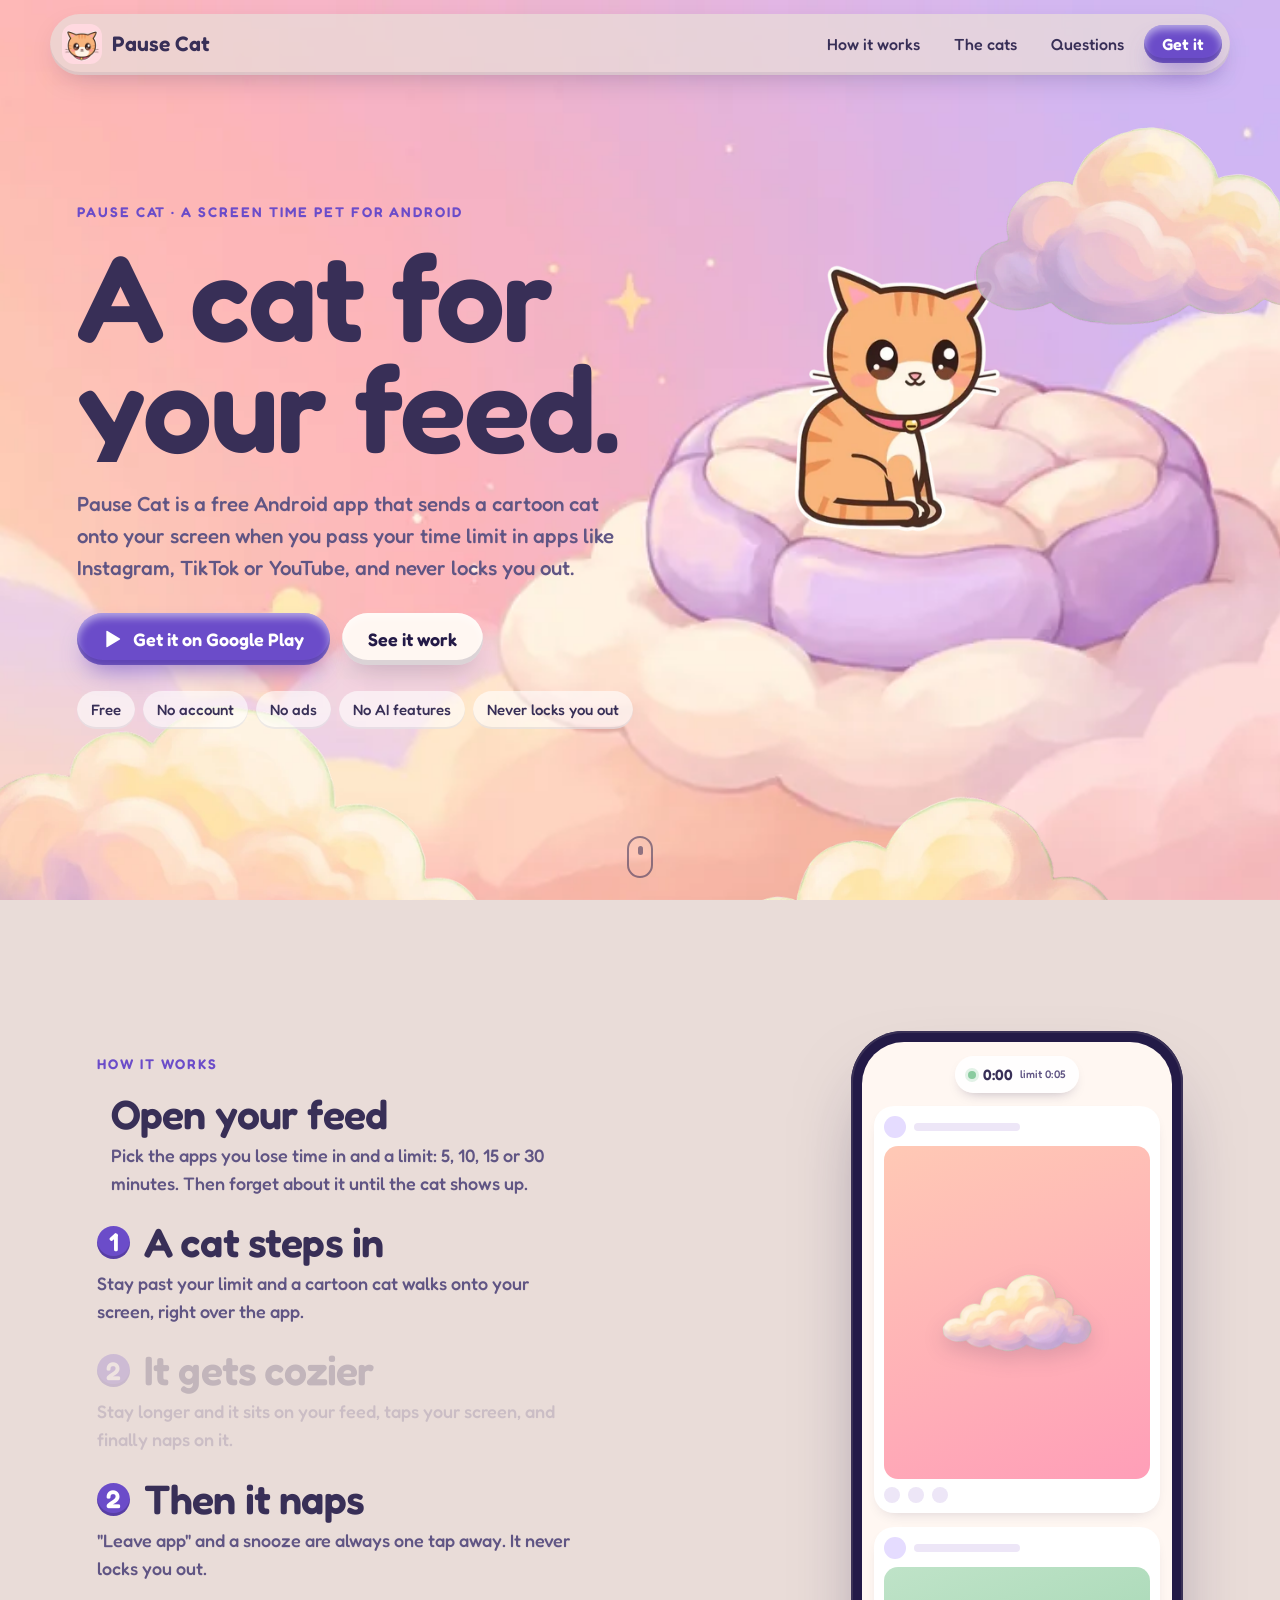
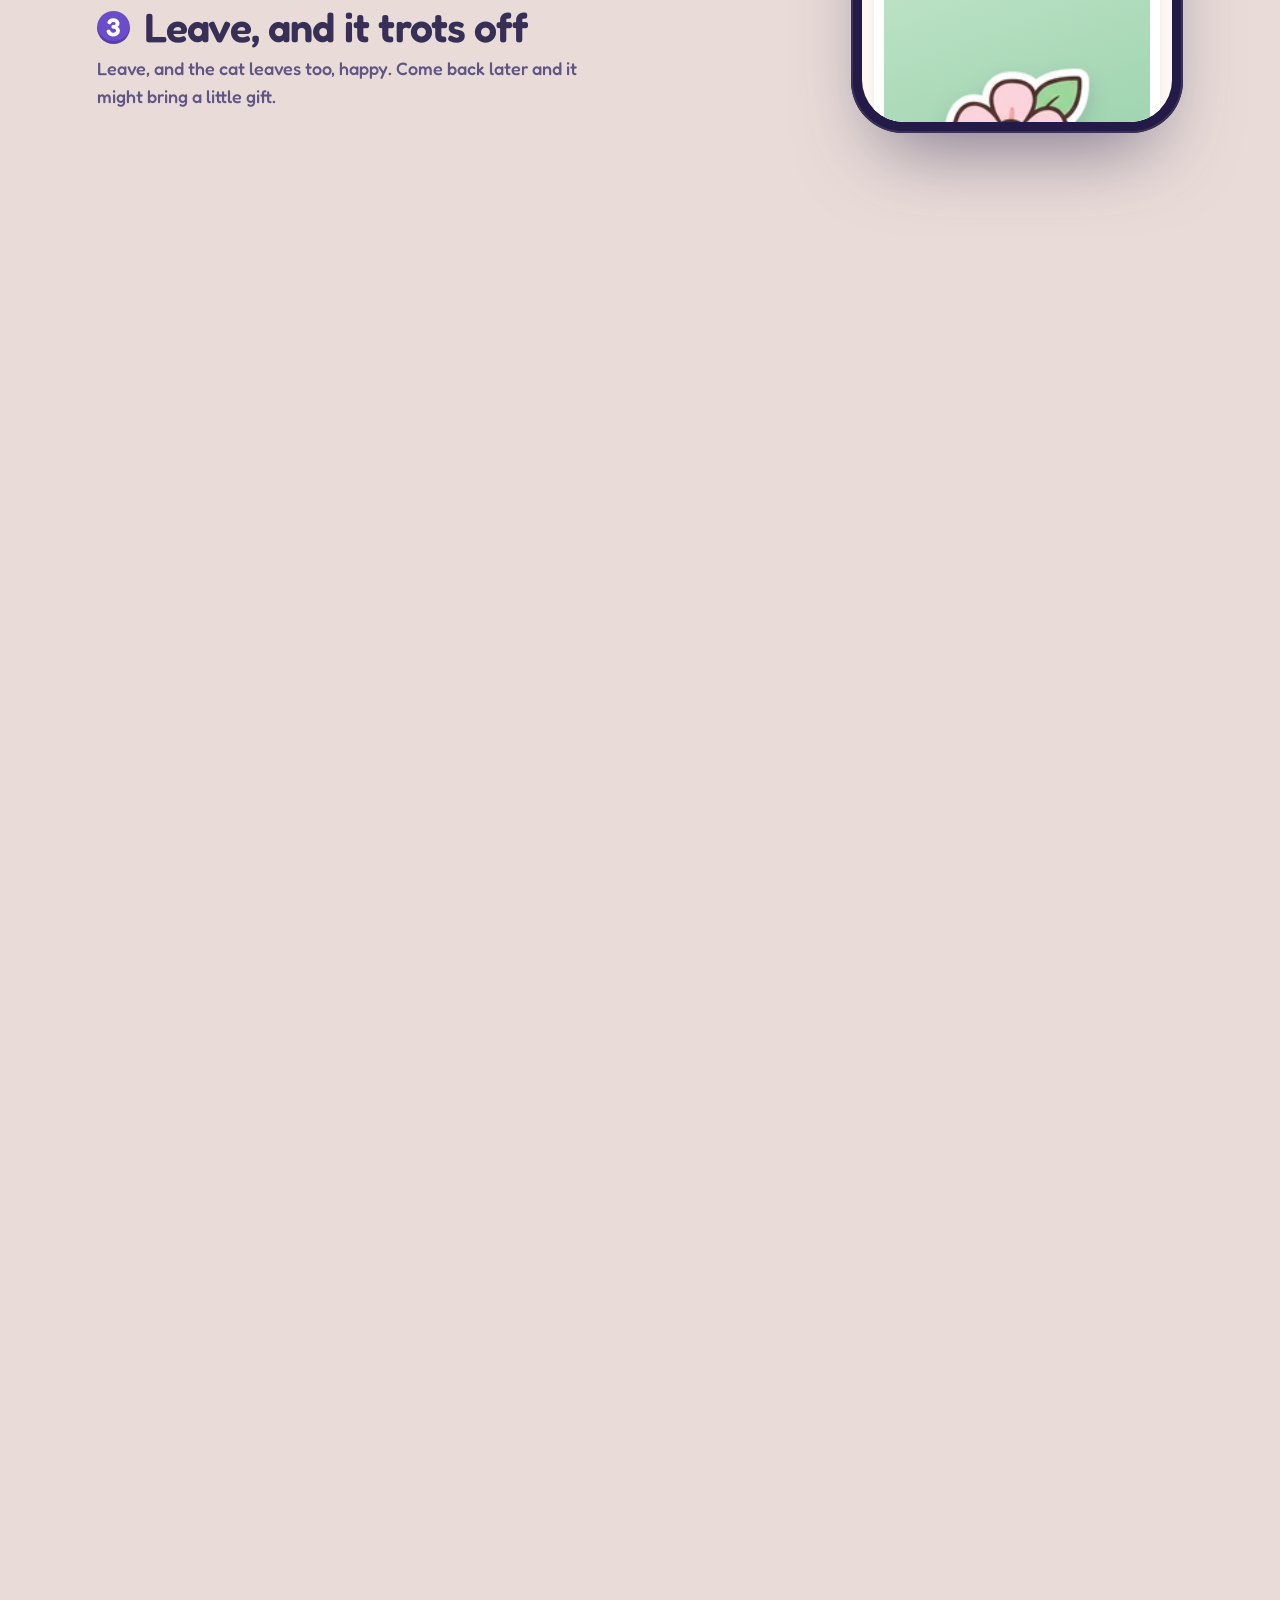
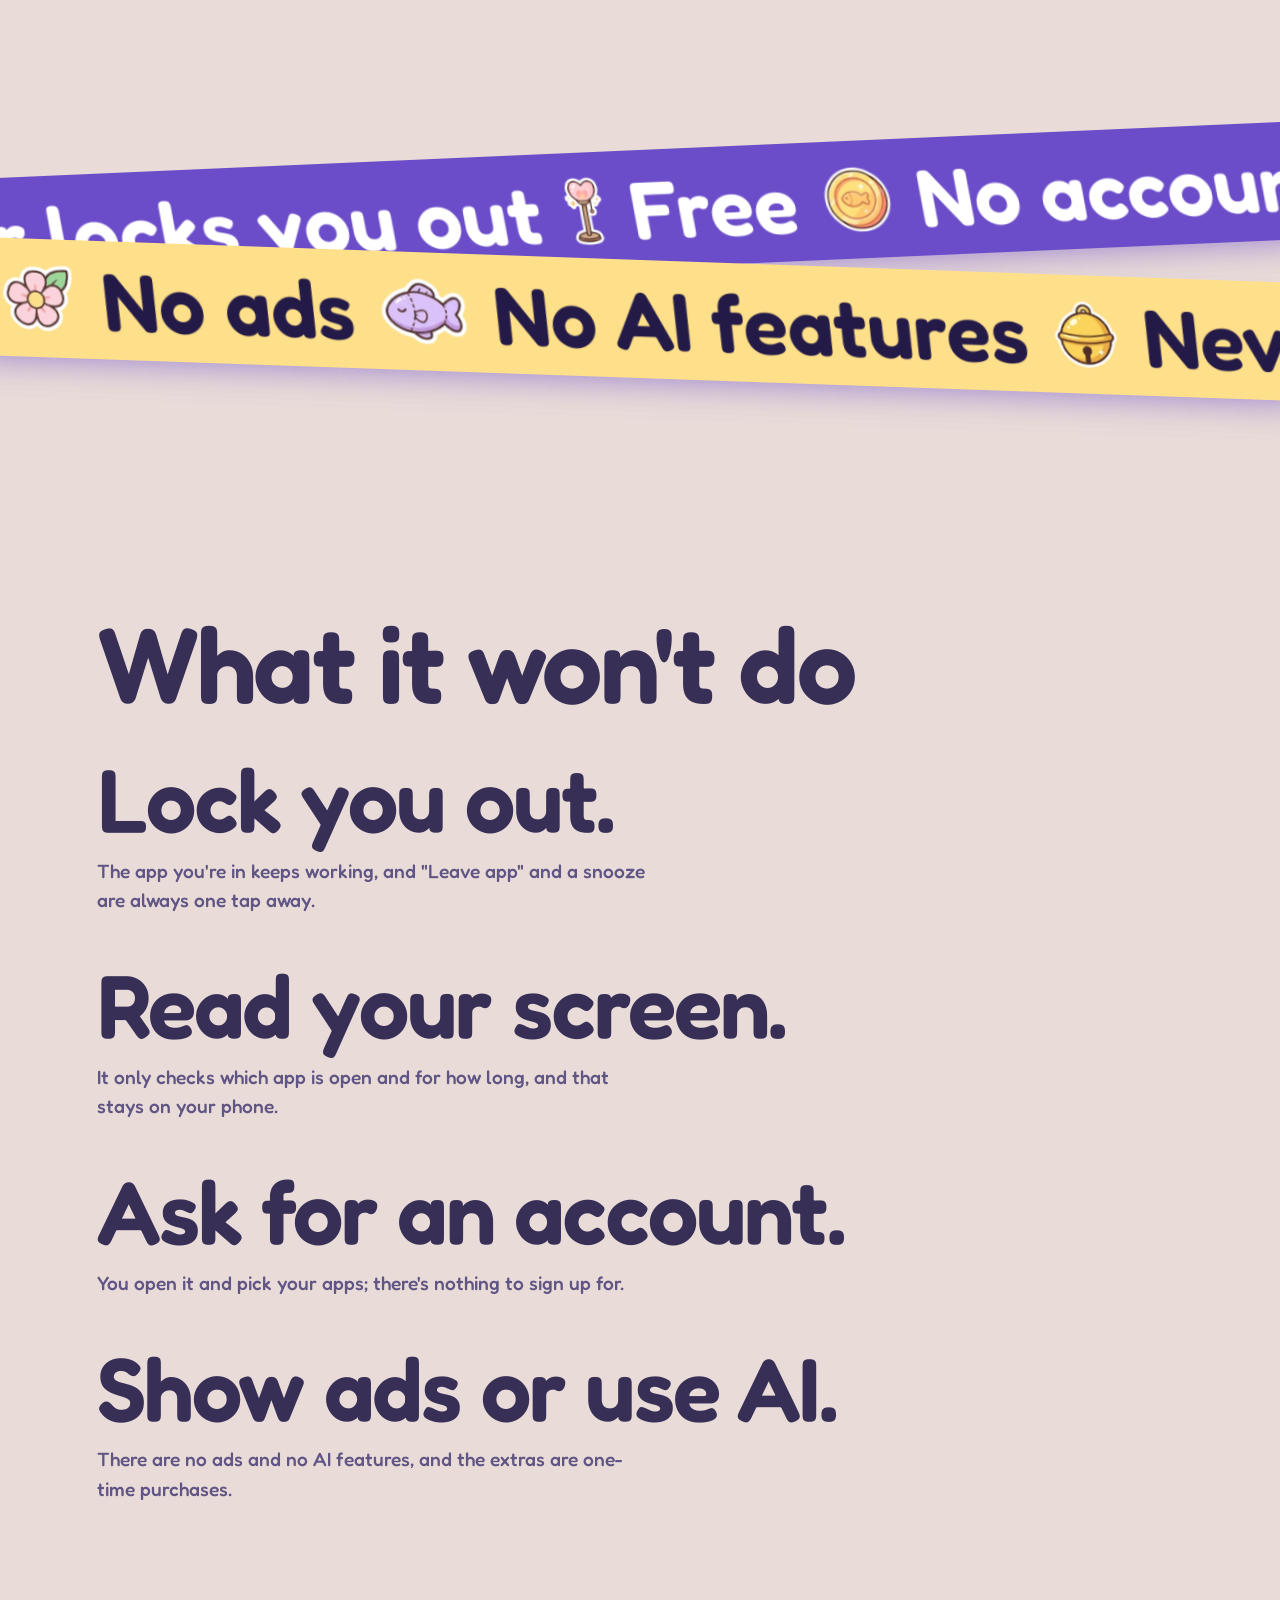
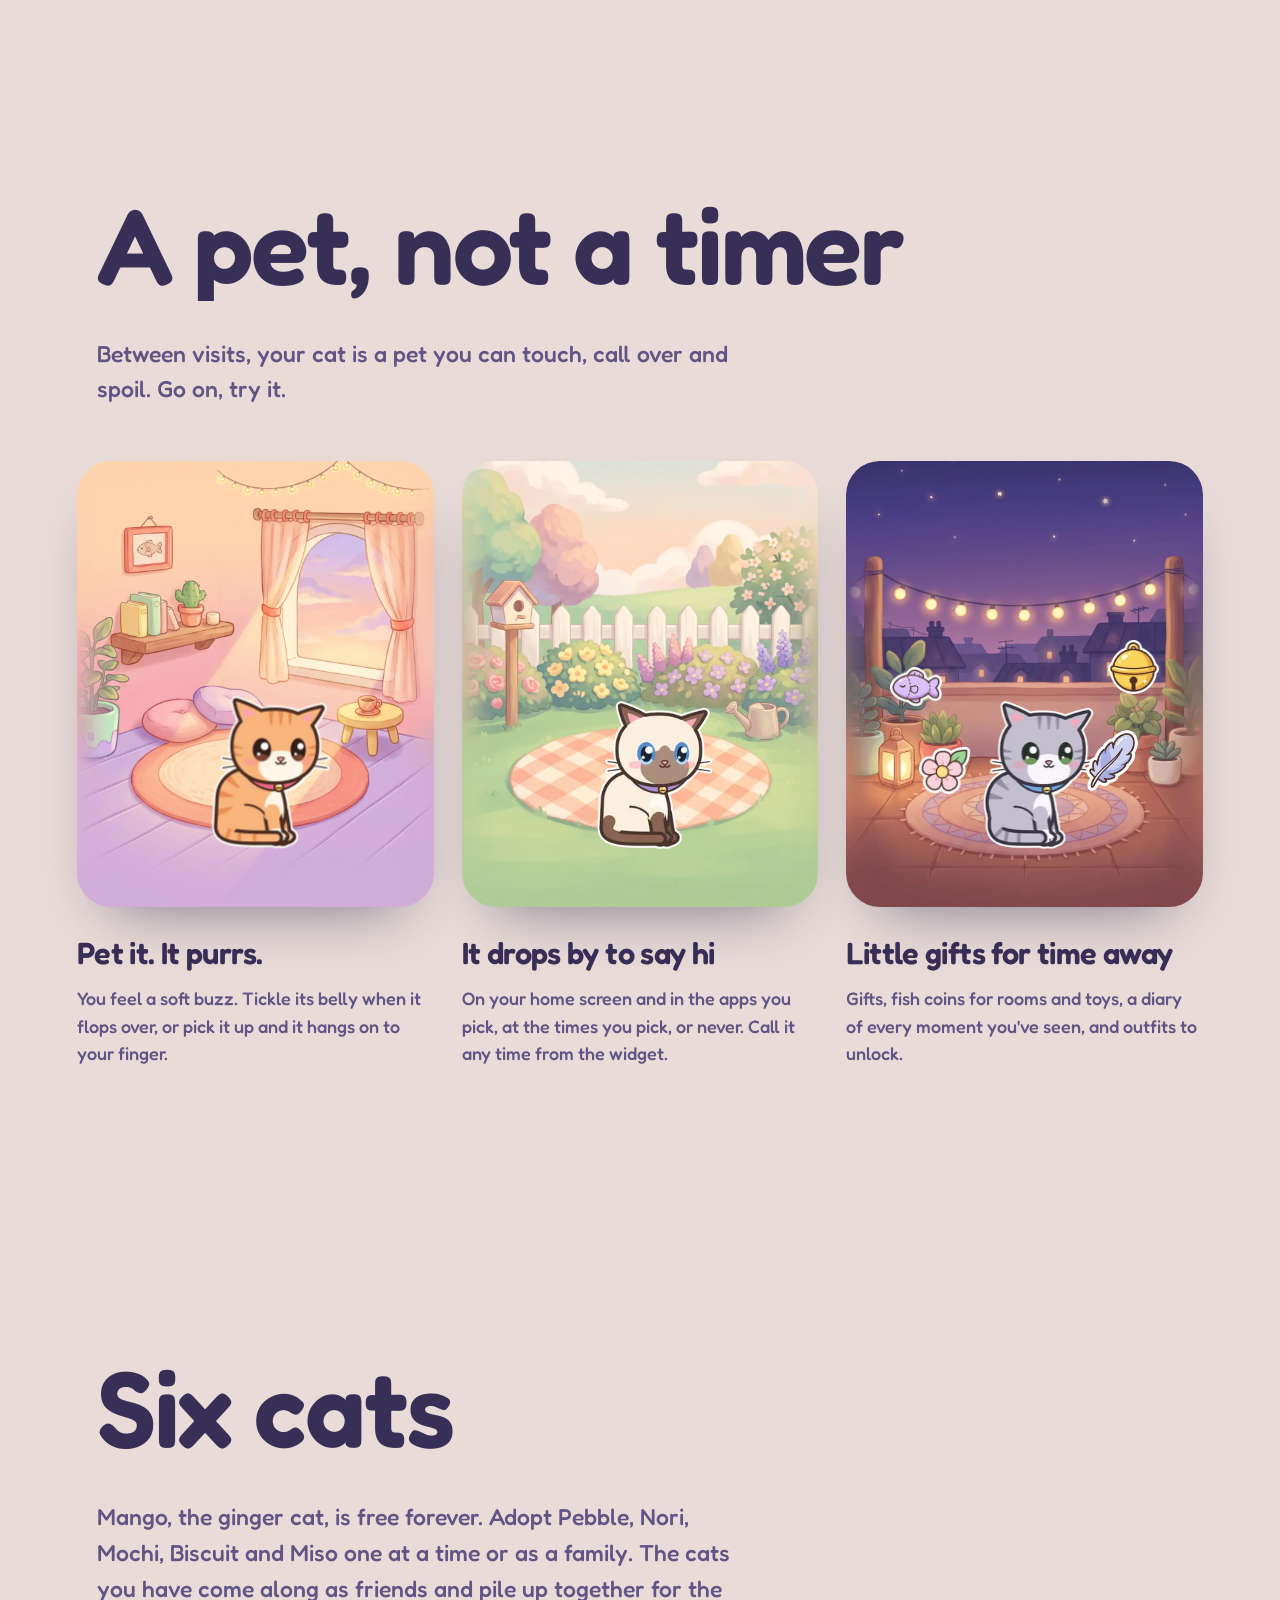
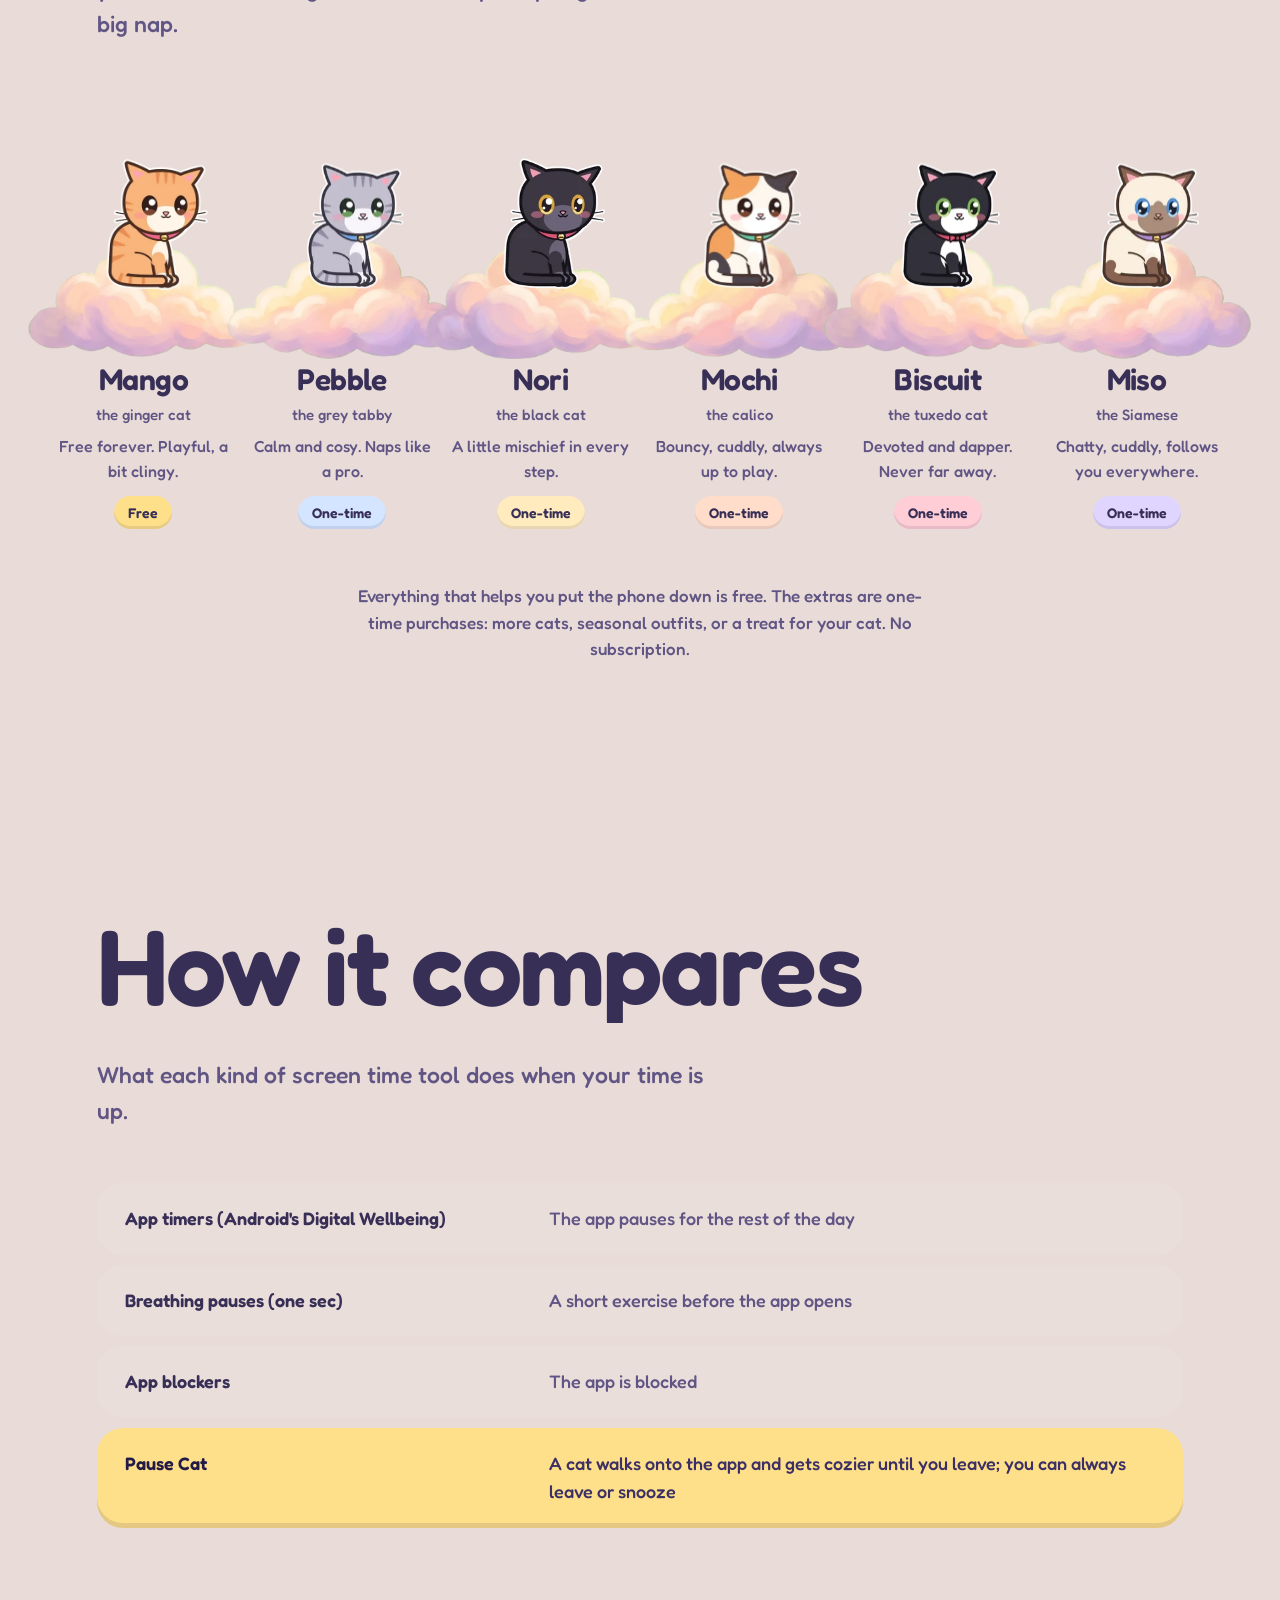
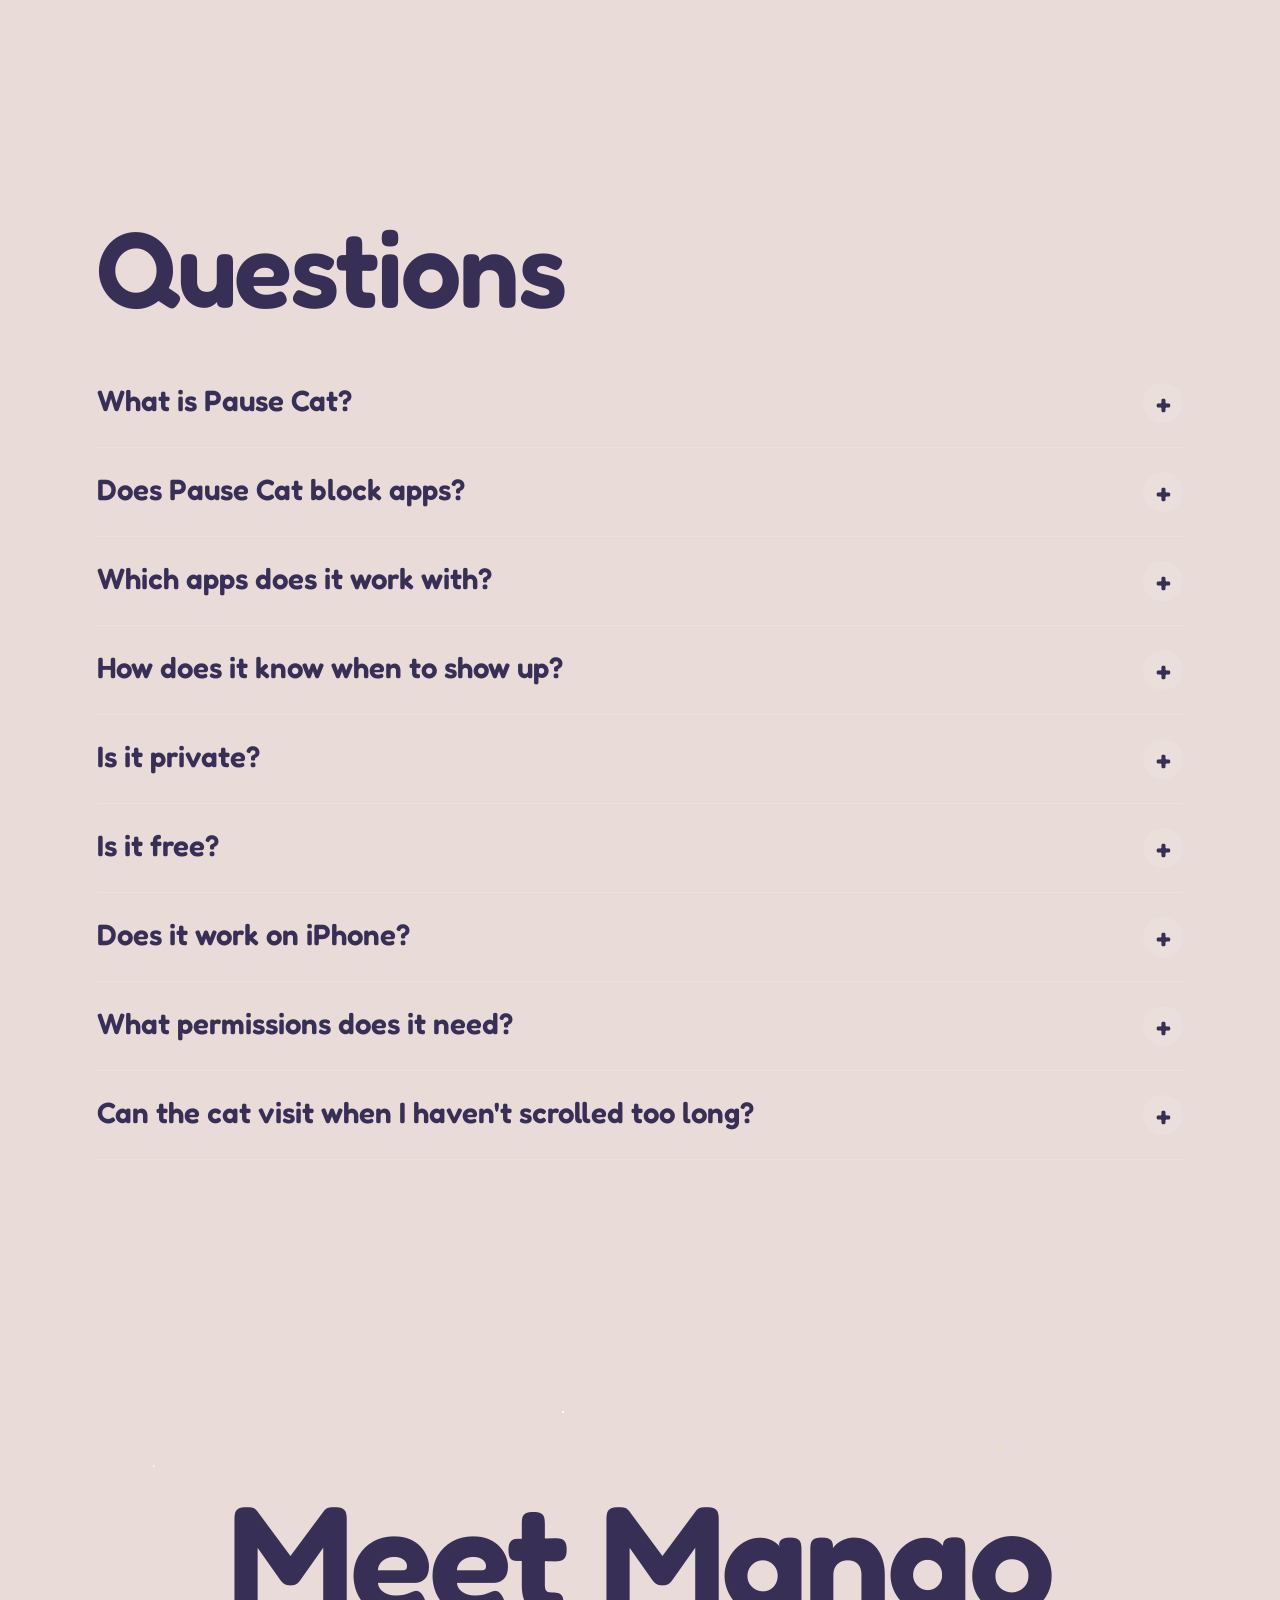
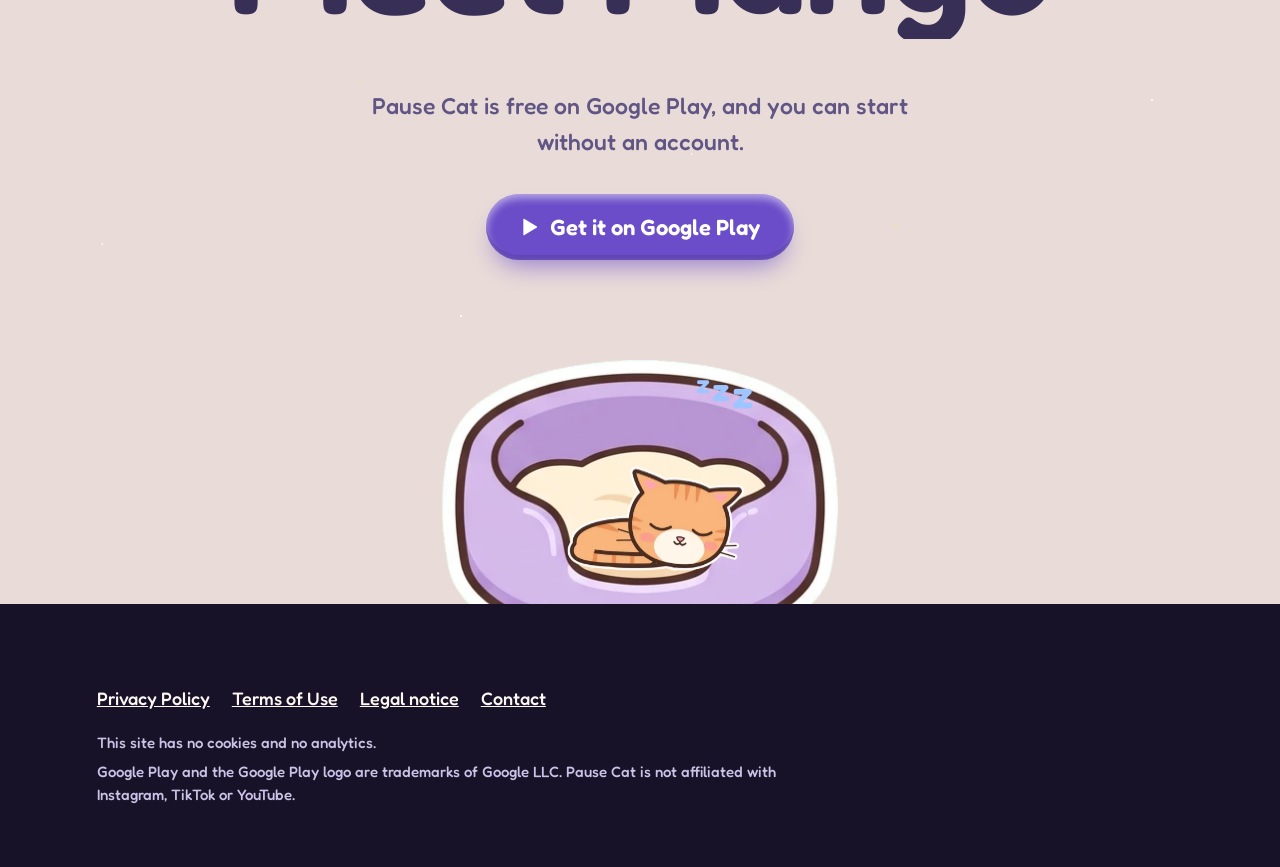
==== commit 27ef360d: "Phone demo: a 5-second limit The story's clock runs in seconds now: Mango steps in at 0:05, gets coz" ====
--- a/index.html
+++ b/index.html
@@ -34,10 +34,10 @@
   "author": { "@type": "Person", "name": "Snekanth BABU" }
 }
 </script>
-  <script type="module" crossorigin src="./assets/index-0Sxe4k6E.js"></script>
-  <link rel="stylesheet" crossorigin href="./assets/index-BeqNyeC2.css">
+  <script type="module" crossorigin src="./assets/index-Cs0tFVRw.js"></script>
+  <link rel="stylesheet" crossorigin href="./assets/index-CyBKheRT.css">
 </head>
 <body>
-<div id="root"><link rel="preload" as="image" href="art/icon-180.png"/><link rel="preload" as="image" href="art/hero_dream.webp"/><link rel="preload" as="image" href="art/sky_cloud_1.webp"/><link rel="preload" as="image" href="art/sky_cloud_3.webp"/><link rel="preload" as="image" href="art/sky_cloud_2.webp"/><link rel="preload" as="image" href="art/gift_flower.webp"/><link rel="preload" as="image" href="art/sky_cloud_4.webp"/><link rel="preload" as="image" href="art/gift_bell.webp"/><link rel="preload" as="image" href="art/gift_feather.webp"/><link rel="preload" as="image" href="art/gift_fish.webp"/><link rel="preload" as="image" href="art/room_loft_day.webp"/><link rel="preload" as="image" href="art/coin.webp"/><link rel="preload" as="image" href="art/lamp_heart.webp"/><div class="loader" aria-hidden="true"><div class="loader-inner"><img src="art/icon-180.png" alt="" width="72" height="72"/><b>Pause Cat</b><span class="loader-num">0</span></div></div><div class="cursor " aria-hidden="true" style="transform:translateX(-100px) translateY(-100px)"><span></span></div><a class="skip" href="#main">Skip to content</a><header class="nav"><a class="brand" href="./"><img src="art/icon-180.png" alt="" width="40" height="40"/>Pause Cat</a><nav aria-label="Main"><a class="hide-sm" href="#how">How it works</a><a class="hide-sm" href="#cats">The cats</a><a class="hide-sm" href="#faq">Questions</a><a class="clay violet small" href="https://play.google.com/store/apps/details?id=app.pausecat">Get it</a></nav></header><main id="main"><section class="hero" data-bg="#FFF1EA" data-quiet="true"><div class="hero-sky"><div class="hero-plate"><img src="art/hero_dream.webp" alt=""/><div class="hero-cat" data-pet="Pet Mango" role="button" tabindex="0" aria-label="Mango. Tap to pet."><span class="cat  "><canvas aria-hidden="true"></canvas></span></div></div><img class="cloud c1" data-depth="1.4" src="art/sky_cloud_1.webp" alt=""/><img class="cloud c2" data-depth="0.6" src="art/sky_cloud_3.webp" alt=""/><img class="cloud c3" data-depth="2" src="art/sky_cloud_2.webp" alt=""/></div><div class="hero-copy"><p class="kicker after">Pause Cat · a screen time pet for Android</p><h1>A cat for your feed.</h1><p class="lede after">Pause Cat is a free Android app that sends a cartoon cat onto your screen when you pass your time limit in apps like Instagram, TikTok or YouTube, and never locks you out.</p><div class="ctas after"><a class="clay violet play " href="https://play.google.com/store/apps/details?id=app.pausecat" tabindex="0" style="transform:none"><svg viewBox="0 0 24 24" aria-hidden="true"><path d="M4 2.8v18.4c0 .5.5.8.9.6l15.4-9.2c.4-.3.4-.9 0-1.2L4.9 2.2c-.4-.2-.9.1-.9.6z"></path></svg>Get it on Google Play</a><a class="clay cream" href="#how">See it work</a></div><ul class="pills after" aria-label="At a glance"><li>Free</li><li>No account</li><li>No ads</li><li>No AI features</li><li>Never locks you out</li></ul></div><a class="scroll-hint" href="#how" aria-label="Scroll to how it works"><span></span></a></section><section class="story" id="how" data-bg="#FFF7F2" data-quiet="true"><div class="story-pin"><div class="story-copy"><p class="kicker">How it works</p><ol class="steps"><li class="on"><h3>Open your feed</h3><p>Pick the apps you lose time in and a limit: 5, 10, 15 or 30 minutes. Then forget about it until the cat shows up.</p></li><li class=""><h3><span class="num">1</span>A cat steps in</h3><p>Stay past your limit and a cartoon cat walks onto your screen, right over the app.</p></li><li class=""><h3><span class="num">2</span>It gets cozier</h3><p>Stay longer and it sits on your feed, taps your screen, and finally naps on it.</p></li><li class=""><h3><span class="num">2</span>Then it naps</h3><p>&quot;Leave app&quot; and a snooze are always one tap away. It never locks you out.</p></li><li class=""><h3><span class="num">3</span>Leave, and it trots off</h3><p>Leave, and the cat leaves too, happy. Come back later and it might bring a little gift.</p></li></ol><p class="step-now" aria-hidden="true"><b>Open your feed</b>Pick the apps you lose time in and a limit: 5, 10, 15 or 30 minutes. Then forget about it until the cat shows up.</p></div><div class="phone" aria-hidden="true"><div class="screen beat-0"><div class="feed"><div class="post"><div class="who"><i></i><b></b></div><div class="pic" style="background:linear-gradient(160deg,#FFC9B5,#FF9EB8)"><img src="art/sky_cloud_2.webp" alt=""/></div><div class="acts"><i></i><i></i><i></i></div></div><div class="post"><div class="who"><i></i><b></b></div><div class="pic" style="background:linear-gradient(160deg,#BFE3C8,#8ACB9F)"><img src="art/gift_flower.webp" alt=""/></div><div class="acts"><i></i><i></i><i></i></div></div><div class="post"><div class="who"><i></i><b></b></div><div class="pic" style="background:linear-gradient(160deg,#C9D8FF,#9EB5FF)"><img src="art/sky_cloud_4.webp" alt=""/></div><div class="acts"><i></i><i></i><i></i></div></div><div class="post"><div class="who"><i></i><b></b></div><div class="pic" style="background:linear-gradient(160deg,#FFE08A,#FFC36E)"><img src="art/gift_bell.webp" alt=""/></div><div class="acts"><i></i><i></i><i></i></div></div><div class="post"><div class="who"><i></i><b></b></div><div class="pic" style="background:linear-gradient(160deg,#E5DCFF,#B9A2FF)"><img src="art/gift_feather.webp" alt=""/></div><div class="acts"><i></i><i></i><i></i></div></div><div class="post"><div class="who"><i></i><b></b></div><div class="pic" style="background:linear-gradient(160deg,#FFD9E0,#FFB38A)"><img src="art/gift_fish.webp" alt=""/></div><div class="acts"><i></i><i></i><i></i></div></div><div class="post"><div class="who"><i></i><b></b></div><div class="pic" style="background:linear-gradient(160deg,#FFC9B5,#FF9EB8)"><img src="art/sky_cloud_2.webp" alt=""/></div><div class="acts"><i></i><i></i><i></i></div></div><div class="post"><div class="who"><i></i><b></b></div><div class="pic" style="background:linear-gradient(160deg,#BFE3C8,#8ACB9F)"><img src="art/gift_flower.webp" alt=""/></div><div class="acts"><i></i><i></i><i></i></div></div><div class="post"><div class="who"><i></i><b></b></div><div class="pic" style="background:linear-gradient(160deg,#C9D8FF,#9EB5FF)"><img src="art/sky_cloud_4.webp" alt=""/></div><div class="acts"><i></i><i></i><i></i></div></div><div class="post"><div class="who"><i></i><b></b></div><div class="pic" style="background:linear-gradient(160deg,#FFE08A,#FFC36E)"><img src="art/gift_bell.webp" alt=""/></div><div class="acts"><i></i><i></i><i></i></div></div><div class="post"><div class="who"><i></i><b></b></div><div class="pic" style="background:linear-gradient(160deg,#E5DCFF,#B9A2FF)"><img src="art/gift_feather.webp" alt=""/></div><div class="acts"><i></i><i></i><i></i></div></div><div class="post"><div class="who"><i></i><b></b></div><div class="pic" style="background:linear-gradient(160deg,#FFD9E0,#FFB38A)"><img src="art/gift_fish.webp" alt=""/></div><div class="acts"><i></i><i></i><i></i></div></div></div><div class="home"><img src="art/room_loft_day.webp" alt=""/></div><div class="pill"><span class="dot"></span><span>0:00</span><small>limit 10:00</small></div><div class="spot"><span class="zzz"><i>z</i><i>z</i><i>z</i></span></div><div class="offer"><span class="clay violet">Leave app</span><span class="clay cream">5 more minutes</span></div></div></div></div></section><section class="marquee" aria-label="At a glance" data-bg="#FFF7F2"><div class="marquee-row r0" aria-hidden="false"><div class="marquee-track"><span class="mq">Free<img src="art/coin.webp" alt=""/></span><span class="mq">No account<img src="art/gift_flower.webp" alt=""/></span><span class="mq">No ads<img src="art/gift_fish.webp" alt=""/></span><span class="mq">No AI features<img src="art/gift_bell.webp" alt=""/></span><span class="mq">Never locks you out<img src="art/lamp_heart.webp" alt=""/></span><span class="mq">Free<img src="art/coin.webp" alt=""/></span><span class="mq">No account<img src="art/gift_flower.webp" alt=""/></span><span class="mq">No ads<img src="art/gift_fish.webp" alt=""/></span><span class="mq">No AI features<img src="art/gift_bell.webp" alt=""/></span><span class="mq">Never locks you out<img src="art/lamp_heart.webp" alt=""/></span></div></div><div class="marquee-row r1" aria-hidden="true"><div class="marquee-track"><span class="mq">Free<img src="art/coin.webp" alt=""/></span><span class="mq">No account<img src="art/gift_flower.webp" alt=""/></span><span class="mq">No ads<img src="art/gift_fish.webp" alt=""/></span><span class="mq">No AI features<img src="art/gift_bell.webp" alt=""/></span><span class="mq">Never locks you out<img src="art/lamp_heart.webp" alt=""/></span><span class="mq">Free<img src="art/coin.webp" alt=""/></span><span class="mq">No account<img src="art/gift_flower.webp" alt=""/></span><span class="mq">No ads<img src="art/gift_fish.webp" alt=""/></span><span class="mq">No AI features<img src="art/gift_bell.webp" alt=""/></span><span class="mq">Never locks you out<img src="art/lamp_heart.webp" alt=""/></span></div></div></section><section class="nots-sec" data-bg="#FFE7DA"><div class="wrap"><h2 class="rise">What it won&#x27;t do</h2><ul class="nots"><li><h3><span class="strike-wrap">Lock you out.<span class="strike"></span></span></h3><p>The app you&#x27;re in keeps working, and &quot;Leave app&quot; and a snooze are always one tap away.</p></li><li><h3><span class="strike-wrap">Read your screen.<span class="strike"></span></span></h3><p>It only checks which app is open and for how long, and that stays on your phone.</p></li><li><h3><span class="strike-wrap">Ask for an account.<span class="strike"></span></span></h3><p>You open it and pick your apps; there&#x27;s nothing to sign up for.</p></li><li><h3><span class="strike-wrap">Show ads or use AI.<span class="strike"></span></span></h3><p>There are no ads and no AI features, and the extras are one-time purchases.</p></li></ul></div></section><section class="pets" data-bg="#F5EEFF"><div class="wrap"><h2 class="rise">A pet, not a timer</h2><p class="intro fade">Between visits, your cat is a pet you can touch, call over and spoil. Go on, try it.</p></div><ul class="rooms"><li class="room fade"><div class="room-art"><img src="art/room_loft_day.webp" alt="" loading="lazy"/><div class="petcat on-rug" data-pet="Pet Mango" role="button" tabindex="0" aria-label="Mango. Tap to pet, drag to pick up." draggable="false" style="-webkit-touch-callout:none;-webkit-user-select:none;user-select:none;touch-action:none"><span class="cat  "><canvas aria-hidden="true"></canvas></span></div></div><h3>Pet it. It purrs.</h3><p>You feel a soft buzz. Tickle its belly when it flops over, or pick it up and it hangs on to your finger.</p></li><li class="room fade"><div class="room-art"><img src="art/room_garden_day.webp" alt="" loading="lazy"/><div class="petcat on-rug" data-pet="Pet Miso" role="button" tabindex="0" aria-label="Miso. Tap to pet, drag to pick up." draggable="false" style="-webkit-touch-callout:none;-webkit-user-select:none;user-select:none;touch-action:none"><span class="cat  "><canvas aria-hidden="true"></canvas></span></div></div><h3>It drops by to say hi</h3><p>On your home screen and in the apps you pick, at the times you pick, or never. Call it any time from the widget.</p></li><li class="room fade"><div class="room-art"><img src="art/room_rooftop_night.webp" alt="" loading="lazy"/><div class="petcat on-rug" data-pet="Pet Pebble" role="button" tabindex="0" aria-label="Pebble. Tap to pet, drag to pick up." draggable="false" style="-webkit-touch-callout:none;-webkit-user-select:none;user-select:none;touch-action:none"><span class="cat  "><canvas aria-hidden="true"></canvas></span></div><img class="float g0" src="art/gift_fish.webp" alt=""/><img class="float g1" src="art/gift_bell.webp" alt=""/><img class="float g2" src="art/gift_flower.webp" alt=""/><img class="float g3" src="art/gift_feather.webp" alt=""/></div><h3>Little gifts for time away</h3><p>Gifts, fish coins for rooms and toys, a diary of every moment you&#x27;ve seen, and outfits to unlock.</p></li></ul></section><section class="cats-sec" id="cats" data-bg="#E9DCFF" data-quiet="true"><div class="wrap"><h2 class="rise">Six cats</h2><p class="intro fade">Mango, the ginger cat, is free forever. Adopt Pebble, Nori, Mochi, Biscuit and Miso one at a time or as a family. The cats you have come along as friends and pile up together for the big nap.</p></div><ul class="lineup"><li style="--accent:#FF9EB8;--i:0" class="fade"><div class="perch"><img class="perch-cloud" src="art/sky_cloud_1.webp" alt="" loading="lazy"/><div class="petcat " data-pet="Pet Mango" role="button" tabindex="0" aria-label="Mango. Tap to pet, drag to pick up." draggable="false" style="-webkit-touch-callout:none;-webkit-user-select:none;user-select:none;touch-action:none"><span class="cat  "><canvas aria-hidden="true"></canvas></span></div></div><h3>Mango<!-- --> <small>the ginger cat</small></h3><p>Free forever. Playful, a bit clingy.</p><span class="tag free">Free</span></li><li style="--accent:#9EC5FF;--i:1" class="fade"><div class="perch"><img class="perch-cloud" src="art/sky_cloud_2.webp" alt="" loading="lazy"/><div class="petcat " data-pet="Pet Pebble" role="button" tabindex="0" aria-label="Pebble. Tap to pet, drag to pick up." draggable="false" style="-webkit-touch-callout:none;-webkit-user-select:none;user-select:none;touch-action:none"><span class="cat  "><canvas aria-hidden="true"></canvas></span></div></div><h3>Pebble<!-- --> <small>the grey tabby</small></h3><p>Calm and cosy. Naps like a pro.</p><span class="tag ">One-time</span></li><li style="--accent:#FFD36E;--i:2" class="fade"><div class="perch"><img class="perch-cloud" src="art/sky_cloud_3.webp" alt="" loading="lazy"/><div class="petcat " data-pet="Pet Nori" role="button" tabindex="0" aria-label="Nori. Tap to pet, drag to pick up." draggable="false" style="-webkit-touch-callout:none;-webkit-user-select:none;user-select:none;touch-action:none"><span class="cat  "><canvas aria-hidden="true"></canvas></span></div></div><h3>Nori<!-- --> <small>the black cat</small></h3><p>A little mischief in every step.</p><span class="tag ">One-time</span></li><li style="--accent:#FFB38A;--i:3" class="fade"><div class="perch"><img class="perch-cloud" src="art/sky_cloud_4.webp" alt="" loading="lazy"/><div class="petcat " data-pet="Pet Mochi" role="button" tabindex="0" aria-label="Mochi. Tap to pet, drag to pick up." draggable="false" style="-webkit-touch-callout:none;-webkit-user-select:none;user-select:none;touch-action:none"><span class="cat  "><canvas aria-hidden="true"></canvas></span></div></div><h3>Mochi<!-- --> <small>the calico</small></h3><p>Bouncy, cuddly, always up to play.</p><span class="tag ">One-time</span></li><li style="--accent:#FF8FA3;--i:4" class="fade"><div class="perch"><img class="perch-cloud" src="art/sky_cloud_1.webp" alt="" loading="lazy"/><div class="petcat " data-pet="Pet Biscuit" role="button" tabindex="0" aria-label="Biscuit. Tap to pet, drag to pick up." draggable="false" style="-webkit-touch-callout:none;-webkit-user-select:none;user-select:none;touch-action:none"><span class="cat  "><canvas aria-hidden="true"></canvas></span></div></div><h3>Biscuit<!-- --> <small>the tuxedo cat</small></h3><p>Devoted and dapper. Never far away.</p><span class="tag ">One-time</span></li><li style="--accent:#B9A2FF;--i:5" class="fade"><div class="perch"><img class="perch-cloud" src="art/sky_cloud_2.webp" alt="" loading="lazy"/><div class="petcat " data-pet="Pet Miso" role="button" tabindex="0" aria-label="Miso. Tap to pet, drag to pick up." draggable="false" style="-webkit-touch-callout:none;-webkit-user-select:none;user-select:none;touch-action:none"><span class="cat  "><canvas aria-hidden="true"></canvas></span></div></div><h3>Miso<!-- --> <small>the Siamese</small></h3><p>Chatty, cuddly, follows you everywhere.</p><span class="tag ">One-time</span></li></ul><p class="wrap small-print fade">Everything that helps you put the phone down is free. The extras are one-time purchases: more cats, seasonal outfits, or a treat for your cat. No subscription.</p></section><section class="compare" data-bg="#3A2A6B" data-ink="#FFF7F2" data-soft="#D9CFF5"><div class="wrap"><h2 class="rise">How it compares</h2><p class="intro fade">What each kind of screen time tool does when your time is up.</p><dl class="rows"><div class="row fade "><dt>App timers (Android&#x27;s Digital Wellbeing)</dt><dd>The app pauses for the rest of the day</dd></div><div class="row fade "><dt>Breathing pauses (one sec)</dt><dd>A short exercise before the app opens</dd></div><div class="row fade "><dt>App blockers</dt><dd>The app is blocked</dd></div><div class="row fade us"><dt>Pause Cat</dt><dd>A cat walks onto the app and gets cozier until you leave; you can always leave or snooze</dd></div></dl></div></section><section class="faq" id="faq" data-bg="#2A1F4F" data-ink="#FFF7F2" data-soft="#D9CFF5"><div class="wrap"><h2 class="rise">Questions</h2><details class="fade"><summary>What is Pause Cat?</summary><p>Pause Cat is a free Android app that sends a cartoon cat onto your screen when you pass your time limit in apps like Instagram, TikTok or YouTube, and never locks you out.</p></details><details class="fade"><summary>Does Pause Cat block apps?</summary><p>Pause Cat never locks you out: the cat gets in the way, playfully, and leaves when you leave, with &quot;Leave app&quot; and a snooze always one tap away.</p></details><details class="fade"><summary>Which apps does it work with?</summary><p>Any app you pick: Instagram, TikTok, YouTube, Reddit, games, news.</p></details><details class="fade"><summary>How does it know when to show up?</summary><p>With Android&#x27;s usage access it checks which app is open, about once a second, only while the screen is on and you&#x27;ve turned watching on. It never sees what&#x27;s on the screen.</p></details><details class="fade"><summary>Is it private?</summary><p>No account, no ads, no AI features. Which apps you use, and for how long, stays on your phone. Purchases go through Google Play, whose billing library may send Google its own diagnostics. See the <a href="privacy/">privacy policy</a>.</p></details><details class="fade"><summary>Is it free?</summary><p>Yes: watching, every visit, gifts, the diary and Mango are free. More cats, outfits and treats are one-time purchases. No subscription.</p></details><details class="fade"><summary>Does it work on iPhone?</summary><p>Pause Cat is Android only for now.</p></details><details class="fade"><summary>What permissions does it need?</summary><p>Usage access (to know which app is open), display over other apps (to draw the cat), and notifications (for the small on-duty notification Android requires). The app explains each one before Android asks.</p></details><details class="fade"><summary>Can the cat visit when I haven&#x27;t scrolled too long?</summary><p>Yes, if you want: it can drop by to say hi in the places and at the times you pick, or never.</p></details></div></section><section class="night" data-bg="#171228" data-ink="#FFF7F2" data-soft="#CBC2E6" data-quiet="true"><div class="stars" aria-hidden="true"></div><div class="wrap night-copy"><h2 class="rise">Meet Mango</h2><p class="fade">Pause Cat is free on Google Play, and you can start without an account.</p><div class="fade"><a class="clay violet play big" href="https://play.google.com/store/apps/details?id=app.pausecat" tabindex="0" style="transform:none"><svg viewBox="0 0 24 24" aria-hidden="true"><path d="M4 2.8v18.4c0 .5.5.8.9.6l15.4-9.2c.4-.3.4-.9 0-1.2L4.9 2.2c-.4-.2-.9.1-.9.6z"></path></svg>Get it on Google Play</a></div></div><div class="bed" aria-hidden="true"><img class="bed-back" src="art/prop_bed.webp" alt="" loading="lazy"/><div class="bed-cat"><span class="cat  "><canvas aria-hidden="true"></canvas></span></div><img class="bed-front" src="art/prop_bed.webp" alt="" loading="lazy"/><span class="zzz on"><i>z</i><i>z</i><i>z</i></span></div></section></main><footer class="foot"><div class="wrap"><div class="links"><a href="privacy/">Privacy Policy</a><a href="terms/">Terms of Use</a><a href="impressum/">Legal notice</a><a href="mailto:theluckydude777@gmail.com">Contact</a></div><p>This site has no cookies and no analytics.</p><p>Google Play and the Google Play logo are trademarks of Google LLC. Pause Cat is not affiliated with Instagram, TikTok or YouTube.</p></div></footer><div class="sitecat away quiet"><div class="sitecat-pill" aria-live="polite"><span class="dot"></span><span>0:00<!-- --> on this page</span></div><div class="sitecat-spot"><div class="sitecat-drag" data-pet="Pet Nori" role="button" tabindex="-1" aria-label="Nori, this website&#x27;s cat. Tap to pet."><span class="cat  "><canvas aria-hidden="true"></canvas></span><span class="zzz"><i>z</i><i>z</i><i>z</i></span></div></div></div></div>
+<div id="root"><link rel="preload" as="image" href="art/icon-180.png"/><link rel="preload" as="image" href="art/hero_dream.webp"/><link rel="preload" as="image" href="art/sky_cloud_1.webp"/><link rel="preload" as="image" href="art/sky_cloud_3.webp"/><link rel="preload" as="image" href="art/sky_cloud_2.webp"/><link rel="preload" as="image" href="art/gift_flower.webp"/><link rel="preload" as="image" href="art/sky_cloud_4.webp"/><link rel="preload" as="image" href="art/gift_bell.webp"/><link rel="preload" as="image" href="art/gift_feather.webp"/><link rel="preload" as="image" href="art/gift_fish.webp"/><link rel="preload" as="image" href="art/room_loft_day.webp"/><link rel="preload" as="image" href="art/coin.webp"/><link rel="preload" as="image" href="art/lamp_heart.webp"/><div class="loader" aria-hidden="true"><div class="loader-inner"><img src="art/icon-180.png" alt="" width="72" height="72"/><b>Pause Cat</b><span class="loader-num">0</span></div></div><div class="cursor " aria-hidden="true" style="transform:translateX(-100px) translateY(-100px)"><span></span></div><a class="skip" href="#main">Skip to content</a><header class="nav"><a class="brand" href="./"><img src="art/icon-180.png" alt="" width="40" height="40"/>Pause Cat</a><nav aria-label="Main"><a class="hide-sm" href="#how">How it works</a><a class="hide-sm" href="#cats">The cats</a><a class="hide-sm" href="#faq">Questions</a><a class="clay violet small" href="https://play.google.com/store/apps/details?id=app.pausecat">Get it</a></nav></header><main id="main"><section class="hero" data-bg="#FFF1EA" data-quiet="true"><div class="hero-sky"><div class="hero-plate"><img src="art/hero_dream.webp" alt=""/><div class="hero-cat" data-pet="Pet Mango" role="button" tabindex="0" aria-label="Mango. Tap to pet."><span class="cat  "><canvas aria-hidden="true"></canvas></span></div></div><img class="cloud c1" data-depth="1.4" src="art/sky_cloud_1.webp" alt=""/><img class="cloud c2" data-depth="0.6" src="art/sky_cloud_3.webp" alt=""/><img class="cloud c3" data-depth="2" src="art/sky_cloud_2.webp" alt=""/></div><div class="hero-copy"><p class="kicker after">Pause Cat · a screen time pet for Android</p><h1>A cat for your feed.</h1><p class="lede after">Pause Cat is a free Android app that sends a cartoon cat onto your screen when you pass your time limit in apps like Instagram, TikTok or YouTube, and never locks you out.</p><div class="ctas after"><a class="clay violet play " href="https://play.google.com/store/apps/details?id=app.pausecat" tabindex="0" style="transform:none"><svg viewBox="0 0 24 24" aria-hidden="true"><path d="M4 2.8v18.4c0 .5.5.8.9.6l15.4-9.2c.4-.3.4-.9 0-1.2L4.9 2.2c-.4-.2-.9.1-.9.6z"></path></svg>Get it on Google Play</a><a class="clay cream" href="#how">See it work</a></div><ul class="pills after" aria-label="At a glance"><li>Free</li><li>No account</li><li>No ads</li><li>No AI features</li><li>Never locks you out</li></ul></div><a class="scroll-hint" href="#how" aria-label="Scroll to how it works"><span></span></a></section><section class="story" id="how" data-bg="#FFF7F2" data-quiet="true"><div class="story-pin"><div class="story-copy"><p class="kicker">How it works</p><ol class="steps"><li class="on"><h3>Open your feed</h3><p>Pick the apps you lose time in and a limit: 5, 10, 15 or 30 minutes. Then forget about it until the cat shows up.</p></li><li class=""><h3><span class="num">1</span>A cat steps in</h3><p>Stay past your limit and a cartoon cat walks onto your screen, right over the app.</p></li><li class=""><h3><span class="num">2</span>It gets cozier</h3><p>Stay longer and it sits on your feed, taps your screen, and finally naps on it.</p></li><li class=""><h3><span class="num">2</span>Then it naps</h3><p>&quot;Leave app&quot; and a snooze are always one tap away. It never locks you out.</p></li><li class=""><h3><span class="num">3</span>Leave, and it trots off</h3><p>Leave, and the cat leaves too, happy. Come back later and it might bring a little gift.</p></li></ol><p class="step-now" aria-hidden="true"><b>Open your feed</b>Pick the apps you lose time in and a limit: 5, 10, 15 or 30 minutes. Then forget about it until the cat shows up.</p></div><div class="phone" aria-hidden="true"><div class="screen beat-0"><div class="feed"><div class="post"><div class="who"><i></i><b></b></div><div class="pic" style="background:linear-gradient(160deg,#FFC9B5,#FF9EB8)"><img src="art/sky_cloud_2.webp" alt=""/></div><div class="acts"><i></i><i></i><i></i></div></div><div class="post"><div class="who"><i></i><b></b></div><div class="pic" style="background:linear-gradient(160deg,#BFE3C8,#8ACB9F)"><img src="art/gift_flower.webp" alt=""/></div><div class="acts"><i></i><i></i><i></i></div></div><div class="post"><div class="who"><i></i><b></b></div><div class="pic" style="background:linear-gradient(160deg,#C9D8FF,#9EB5FF)"><img src="art/sky_cloud_4.webp" alt=""/></div><div class="acts"><i></i><i></i><i></i></div></div><div class="post"><div class="who"><i></i><b></b></div><div class="pic" style="background:linear-gradient(160deg,#FFE08A,#FFC36E)"><img src="art/gift_bell.webp" alt=""/></div><div class="acts"><i></i><i></i><i></i></div></div><div class="post"><div class="who"><i></i><b></b></div><div class="pic" style="background:linear-gradient(160deg,#E5DCFF,#B9A2FF)"><img src="art/gift_feather.webp" alt=""/></div><div class="acts"><i></i><i></i><i></i></div></div><div class="post"><div class="who"><i></i><b></b></div><div class="pic" style="background:linear-gradient(160deg,#FFD9E0,#FFB38A)"><img src="art/gift_fish.webp" alt=""/></div><div class="acts"><i></i><i></i><i></i></div></div><div class="post"><div class="who"><i></i><b></b></div><div class="pic" style="background:linear-gradient(160deg,#FFC9B5,#FF9EB8)"><img src="art/sky_cloud_2.webp" alt=""/></div><div class="acts"><i></i><i></i><i></i></div></div><div class="post"><div class="who"><i></i><b></b></div><div class="pic" style="background:linear-gradient(160deg,#BFE3C8,#8ACB9F)"><img src="art/gift_flower.webp" alt=""/></div><div class="acts"><i></i><i></i><i></i></div></div><div class="post"><div class="who"><i></i><b></b></div><div class="pic" style="background:linear-gradient(160deg,#C9D8FF,#9EB5FF)"><img src="art/sky_cloud_4.webp" alt=""/></div><div class="acts"><i></i><i></i><i></i></div></div><div class="post"><div class="who"><i></i><b></b></div><div class="pic" style="background:linear-gradient(160deg,#FFE08A,#FFC36E)"><img src="art/gift_bell.webp" alt=""/></div><div class="acts"><i></i><i></i><i></i></div></div><div class="post"><div class="who"><i></i><b></b></div><div class="pic" style="background:linear-gradient(160deg,#E5DCFF,#B9A2FF)"><img src="art/gift_feather.webp" alt=""/></div><div class="acts"><i></i><i></i><i></i></div></div><div class="post"><div class="who"><i></i><b></b></div><div class="pic" style="background:linear-gradient(160deg,#FFD9E0,#FFB38A)"><img src="art/gift_fish.webp" alt=""/></div><div class="acts"><i></i><i></i><i></i></div></div></div><div class="home"><img src="art/room_loft_day.webp" alt=""/></div><div class="pill"><span class="dot"></span><span>0:00</span><small>limit 0:05</small></div><div class="spot"><span class="zzz"><i>z</i><i>z</i><i>z</i></span></div><div class="offer"><span class="clay violet">Leave app</span><span class="clay cream">5 more minutes</span></div></div></div></div></section><section class="marquee" aria-label="At a glance" data-bg="#FFF7F2"><div class="marquee-row r0" aria-hidden="false"><div class="marquee-track"><span class="mq">Free<img src="art/coin.webp" alt=""/></span><span class="mq">No account<img src="art/gift_flower.webp" alt=""/></span><span class="mq">No ads<img src="art/gift_fish.webp" alt=""/></span><span class="mq">No AI features<img src="art/gift_bell.webp" alt=""/></span><span class="mq">Never locks you out<img src="art/lamp_heart.webp" alt=""/></span><span class="mq">Free<img src="art/coin.webp" alt=""/></span><span class="mq">No account<img src="art/gift_flower.webp" alt=""/></span><span class="mq">No ads<img src="art/gift_fish.webp" alt=""/></span><span class="mq">No AI features<img src="art/gift_bell.webp" alt=""/></span><span class="mq">Never locks you out<img src="art/lamp_heart.webp" alt=""/></span></div></div><div class="marquee-row r1" aria-hidden="true"><div class="marquee-track"><span class="mq">Free<img src="art/coin.webp" alt=""/></span><span class="mq">No account<img src="art/gift_flower.webp" alt=""/></span><span class="mq">No ads<img src="art/gift_fish.webp" alt=""/></span><span class="mq">No AI features<img src="art/gift_bell.webp" alt=""/></span><span class="mq">Never locks you out<img src="art/lamp_heart.webp" alt=""/></span><span class="mq">Free<img src="art/coin.webp" alt=""/></span><span class="mq">No account<img src="art/gift_flower.webp" alt=""/></span><span class="mq">No ads<img src="art/gift_fish.webp" alt=""/></span><span class="mq">No AI features<img src="art/gift_bell.webp" alt=""/></span><span class="mq">Never locks you out<img src="art/lamp_heart.webp" alt=""/></span></div></div></section><section class="nots-sec" data-bg="#FFE7DA"><div class="wrap"><h2 class="rise">What it won&#x27;t do</h2><ul class="nots"><li><h3><span class="strike-wrap">Lock you out.<span class="strike"></span></span></h3><p>The app you&#x27;re in keeps working, and &quot;Leave app&quot; and a snooze are always one tap away.</p></li><li><h3><span class="strike-wrap">Read your screen.<span class="strike"></span></span></h3><p>It only checks which app is open and for how long, and that stays on your phone.</p></li><li><h3><span class="strike-wrap">Ask for an account.<span class="strike"></span></span></h3><p>You open it and pick your apps; there&#x27;s nothing to sign up for.</p></li><li><h3><span class="strike-wrap">Show ads or use AI.<span class="strike"></span></span></h3><p>There are no ads and no AI features, and the extras are one-time purchases.</p></li></ul></div></section><section class="pets" data-bg="#F5EEFF"><div class="wrap"><h2 class="rise">A pet, not a timer</h2><p class="intro fade">Between visits, your cat is a pet you can touch, call over and spoil. Go on, try it.</p></div><ul class="rooms"><li class="room fade"><div class="room-art"><img src="art/room_loft_day.webp" alt="" loading="lazy"/><div class="petcat on-rug" data-pet="Pet Mango" role="button" tabindex="0" aria-label="Mango. Tap to pet, drag to pick up." draggable="false" style="-webkit-touch-callout:none;-webkit-user-select:none;user-select:none;touch-action:none"><span class="cat  "><canvas aria-hidden="true"></canvas></span></div></div><h3>Pet it. It purrs.</h3><p>You feel a soft buzz. Tickle its belly when it flops over, or pick it up and it hangs on to your finger.</p></li><li class="room fade"><div class="room-art"><img src="art/room_garden_day.webp" alt="" loading="lazy"/><div class="petcat on-rug" data-pet="Pet Miso" role="button" tabindex="0" aria-label="Miso. Tap to pet, drag to pick up." draggable="false" style="-webkit-touch-callout:none;-webkit-user-select:none;user-select:none;touch-action:none"><span class="cat  "><canvas aria-hidden="true"></canvas></span></div></div><h3>It drops by to say hi</h3><p>On your home screen and in the apps you pick, at the times you pick, or never. Call it any time from the widget.</p></li><li class="room fade"><div class="room-art"><img src="art/room_rooftop_night.webp" alt="" loading="lazy"/><div class="petcat on-rug" data-pet="Pet Pebble" role="button" tabindex="0" aria-label="Pebble. Tap to pet, drag to pick up." draggable="false" style="-webkit-touch-callout:none;-webkit-user-select:none;user-select:none;touch-action:none"><span class="cat  "><canvas aria-hidden="true"></canvas></span></div><img class="float g0" src="art/gift_fish.webp" alt=""/><img class="float g1" src="art/gift_bell.webp" alt=""/><img class="float g2" src="art/gift_flower.webp" alt=""/><img class="float g3" src="art/gift_feather.webp" alt=""/></div><h3>Little gifts for time away</h3><p>Gifts, fish coins for rooms and toys, a diary of every moment you&#x27;ve seen, and outfits to unlock.</p></li></ul></section><section class="cats-sec" id="cats" data-bg="#E9DCFF" data-quiet="true"><div class="wrap"><h2 class="rise">Six cats</h2><p class="intro fade">Mango, the ginger cat, is free forever. Adopt Pebble, Nori, Mochi, Biscuit and Miso one at a time or as a family. The cats you have come along as friends and pile up together for the big nap.</p></div><ul class="lineup"><li style="--accent:#FF9EB8;--i:0" class="fade"><div class="perch"><img class="perch-cloud" src="art/sky_cloud_1.webp" alt="" loading="lazy"/><div class="petcat " data-pet="Pet Mango" role="button" tabindex="0" aria-label="Mango. Tap to pet, drag to pick up." draggable="false" style="-webkit-touch-callout:none;-webkit-user-select:none;user-select:none;touch-action:none"><span class="cat  "><canvas aria-hidden="true"></canvas></span></div></div><h3>Mango<!-- --> <small>the ginger cat</small></h3><p>Free forever. Playful, a bit clingy.</p><span class="tag free">Free</span></li><li style="--accent:#9EC5FF;--i:1" class="fade"><div class="perch"><img class="perch-cloud" src="art/sky_cloud_2.webp" alt="" loading="lazy"/><div class="petcat " data-pet="Pet Pebble" role="button" tabindex="0" aria-label="Pebble. Tap to pet, drag to pick up." draggable="false" style="-webkit-touch-callout:none;-webkit-user-select:none;user-select:none;touch-action:none"><span class="cat  "><canvas aria-hidden="true"></canvas></span></div></div><h3>Pebble<!-- --> <small>the grey tabby</small></h3><p>Calm and cosy. Naps like a pro.</p><span class="tag ">One-time</span></li><li style="--accent:#FFD36E;--i:2" class="fade"><div class="perch"><img class="perch-cloud" src="art/sky_cloud_3.webp" alt="" loading="lazy"/><div class="petcat " data-pet="Pet Nori" role="button" tabindex="0" aria-label="Nori. Tap to pet, drag to pick up." draggable="false" style="-webkit-touch-callout:none;-webkit-user-select:none;user-select:none;touch-action:none"><span class="cat  "><canvas aria-hidden="true"></canvas></span></div></div><h3>Nori<!-- --> <small>the black cat</small></h3><p>A little mischief in every step.</p><span class="tag ">One-time</span></li><li style="--accent:#FFB38A;--i:3" class="fade"><div class="perch"><img class="perch-cloud" src="art/sky_cloud_4.webp" alt="" loading="lazy"/><div class="petcat " data-pet="Pet Mochi" role="button" tabindex="0" aria-label="Mochi. Tap to pet, drag to pick up." draggable="false" style="-webkit-touch-callout:none;-webkit-user-select:none;user-select:none;touch-action:none"><span class="cat  "><canvas aria-hidden="true"></canvas></span></div></div><h3>Mochi<!-- --> <small>the calico</small></h3><p>Bouncy, cuddly, always up to play.</p><span class="tag ">One-time</span></li><li style="--accent:#FF8FA3;--i:4" class="fade"><div class="perch"><img class="perch-cloud" src="art/sky_cloud_1.webp" alt="" loading="lazy"/><div class="petcat " data-pet="Pet Biscuit" role="button" tabindex="0" aria-label="Biscuit. Tap to pet, drag to pick up." draggable="false" style="-webkit-touch-callout:none;-webkit-user-select:none;user-select:none;touch-action:none"><span class="cat  "><canvas aria-hidden="true"></canvas></span></div></div><h3>Biscuit<!-- --> <small>the tuxedo cat</small></h3><p>Devoted and dapper. Never far away.</p><span class="tag ">One-time</span></li><li style="--accent:#B9A2FF;--i:5" class="fade"><div class="perch"><img class="perch-cloud" src="art/sky_cloud_2.webp" alt="" loading="lazy"/><div class="petcat " data-pet="Pet Miso" role="button" tabindex="0" aria-label="Miso. Tap to pet, drag to pick up." draggable="false" style="-webkit-touch-callout:none;-webkit-user-select:none;user-select:none;touch-action:none"><span class="cat  "><canvas aria-hidden="true"></canvas></span></div></div><h3>Miso<!-- --> <small>the Siamese</small></h3><p>Chatty, cuddly, follows you everywhere.</p><span class="tag ">One-time</span></li></ul><p class="wrap small-print fade">Everything that helps you put the phone down is free. The extras are one-time purchases: more cats, seasonal outfits, or a treat for your cat. No subscription.</p></section><section class="compare" data-bg="#3A2A6B" data-ink="#FFF7F2" data-soft="#D9CFF5"><div class="wrap"><h2 class="rise">How it compares</h2><p class="intro fade">What each kind of screen time tool does when your time is up.</p><dl class="rows"><div class="row fade "><dt>App timers (Android&#x27;s Digital Wellbeing)</dt><dd>The app pauses for the rest of the day</dd></div><div class="row fade "><dt>Breathing pauses (one sec)</dt><dd>A short exercise before the app opens</dd></div><div class="row fade "><dt>App blockers</dt><dd>The app is blocked</dd></div><div class="row fade us"><dt>Pause Cat</dt><dd>A cat walks onto the app and gets cozier until you leave; you can always leave or snooze</dd></div></dl></div></section><section class="faq" id="faq" data-bg="#2A1F4F" data-ink="#FFF7F2" data-soft="#D9CFF5"><div class="wrap"><h2 class="rise">Questions</h2><details class="fade"><summary>What is Pause Cat?</summary><p>Pause Cat is a free Android app that sends a cartoon cat onto your screen when you pass your time limit in apps like Instagram, TikTok or YouTube, and never locks you out.</p></details><details class="fade"><summary>Does Pause Cat block apps?</summary><p>Pause Cat never locks you out: the cat gets in the way, playfully, and leaves when you leave, with &quot;Leave app&quot; and a snooze always one tap away.</p></details><details class="fade"><summary>Which apps does it work with?</summary><p>Any app you pick: Instagram, TikTok, YouTube, Reddit, games, news.</p></details><details class="fade"><summary>How does it know when to show up?</summary><p>With Android&#x27;s usage access it checks which app is open, about once a second, only while the screen is on and you&#x27;ve turned watching on. It never sees what&#x27;s on the screen.</p></details><details class="fade"><summary>Is it private?</summary><p>No account, no ads, no AI features. Which apps you use, and for how long, stays on your phone. Purchases go through Google Play, whose billing library may send Google its own diagnostics. See the <a href="privacy/">privacy policy</a>.</p></details><details class="fade"><summary>Is it free?</summary><p>Yes: watching, every visit, gifts, the diary and Mango are free. More cats, outfits and treats are one-time purchases. No subscription.</p></details><details class="fade"><summary>Does it work on iPhone?</summary><p>Pause Cat is Android only for now.</p></details><details class="fade"><summary>What permissions does it need?</summary><p>Usage access (to know which app is open), display over other apps (to draw the cat), and notifications (for the small on-duty notification Android requires). The app explains each one before Android asks.</p></details><details class="fade"><summary>Can the cat visit when I haven&#x27;t scrolled too long?</summary><p>Yes, if you want: it can drop by to say hi in the places and at the times you pick, or never.</p></details></div></section><section class="night" data-bg="#171228" data-ink="#FFF7F2" data-soft="#CBC2E6" data-quiet="true"><div class="stars" aria-hidden="true"></div><div class="wrap night-copy"><h2 class="rise">Meet Mango</h2><p class="fade">Pause Cat is free on Google Play, and you can start without an account.</p><div class="fade"><a class="clay violet play big" href="https://play.google.com/store/apps/details?id=app.pausecat" tabindex="0" style="transform:none"><svg viewBox="0 0 24 24" aria-hidden="true"><path d="M4 2.8v18.4c0 .5.5.8.9.6l15.4-9.2c.4-.3.4-.9 0-1.2L4.9 2.2c-.4-.2-.9.1-.9.6z"></path></svg>Get it on Google Play</a></div></div><div class="bed" aria-hidden="true"><img class="bed-back" src="art/prop_bed.webp" alt="" loading="lazy"/><div class="bed-cat"><span class="cat  "><canvas aria-hidden="true"></canvas></span></div><img class="bed-front" src="art/prop_bed.webp" alt="" loading="lazy"/><span class="zzz on"><i>z</i><i>z</i><i>z</i></span></div></section></main><footer class="foot"><div class="wrap"><div class="links"><a href="privacy/">Privacy Policy</a><a href="terms/">Terms of Use</a><a href="impressum/">Legal notice</a><a href="mailto:theluckydude777@gmail.com">Contact</a></div><p>This site has no cookies and no analytics.</p><p>Google Play and the Google Play logo are trademarks of Google LLC. Pause Cat is not affiliated with Instagram, TikTok or YouTube.</p></div></footer><div class="sitecat away quiet"><div class="sitecat-pill" aria-live="polite"><span class="dot"></span><span>0:00<!-- --> on this page</span></div><div class="sitecat-spot"><div class="sitecat-drag" data-pet="Pet Nori" role="button" tabindex="-1" aria-label="Nori, this website&#x27;s cat. Tap to pet."><span class="cat  "><canvas aria-hidden="true"></canvas></span><span class="zzz"><i>z</i><i>z</i><i>z</i></span></div></div></div></div>
 </body>
 </html>
--- a/assets/index-CyBKheRT.css
+++ b/assets/index-CyBKheRT.css
@@ -0,0 +1 @@
+@font-face{font-family:Fredoka;font-weight:500;font-display:swap;src:url(../fonts/fredoka-latin-500-normal.woff2)format("woff2")}@font-face{font-family:Fredoka;font-weight:600;font-display:swap;src:url(../fonts/fredoka-latin-600-normal.woff2)format("woff2")}:root{--bg:#fff1ea;--ink:#231a47;--soft:#55497a;--violet:#6b4cc9;--peach:#ffdccb;--butter:#ffe08a;--lilac:#e5dcff;--cream:#fff7f2;--rose:#ff9eb8;--font:"Fredoka", ui-rounded, system-ui, sans-serif;interpolate-size:allow-keywords}*,:before,:after{box-sizing:border-box}html{-webkit-text-size-adjust:100%}html.lenis,html.lenis body{height:auto}.lenis.lenis-stopped{overflow:clip}body{background:var(--bg);color:var(--ink);font:500 18px/1.55 var(--font);-webkit-font-smoothing:antialiased;margin:0;overflow-x:clip}img{max-width:100%;display:block}a{color:inherit}::selection{background:var(--butter);color:#231a47}:focus-visible{outline:3px solid var(--violet);outline-offset:3px;border-radius:12px}h1,h2,h3{letter-spacing:-.02em;text-wrap:balance;margin:0;font-weight:600}h2{margin-bottom:.32em;font-size:clamp(48px,8.4vw,132px);line-height:.95}.line{padding-bottom:.06em}.wrap{max-width:1240px;margin:0 auto;padding:0 6vw}.intro{color:var(--soft);max-width:640px;margin:0 0 6vh;font-size:clamp(19px,1.8vw,24px)}.kicker{letter-spacing:.14em;text-transform:uppercase;color:var(--violet);margin:0 0 18px;font-size:14px;font-weight:600}.skip{z-index:100;background:var(--cream);border-radius:12px;padding:10px 16px;position:absolute;top:8px;left:-999px}.skip:focus{left:8px}.clay{--c:var(--cream);--c-ink:#231a47;--c-glow:#231a4738;background:var(--c);color:var(--c-ink);font:600 18px/1 var(--font);cursor:pointer;white-space:nowrap;box-shadow:inset 0 -5px 0 #231a4729, inset 0 4px 8px #ffffff8c, 0 14px 26px -10px var(--c-glow);border:0;border-radius:999px;align-items:center;gap:10px;padding:16px 26px;text-decoration:none;transition:filter .2s,box-shadow .2s;display:inline-flex}.clay:hover{filter:brightness(1.05)saturate(1.05)}.clay:active{box-shadow:inset 0 -2px 0 #231a4729, inset 0 3px 8px #fff6, 0 6px 14px -8px var(--c-glow)}.clay.violet{--c:var(--violet);--c-ink:#fff;--c-glow:#6b4cc9b3}.clay.cream{--c:var(--cream)}.clay.small{padding:11px 18px;font-size:16px}.clay.big{padding:22px 34px;font-size:22px}.clay svg{fill:currentColor;width:20px;height:20px}.loader{z-index:200;background:var(--violet);color:var(--cream);clip-path:inset(0);place-items:center;display:grid;position:fixed;inset:0}.loader-inner{justify-items:center;gap:14px;display:grid}.loader-inner img{border-radius:22px;animation:1.4s ease-in-out infinite bob}.loader-inner b{letter-spacing:-.01em;font-size:32px;font-weight:600}.loader-num{opacity:.25;font-variant-numeric:tabular-nums;font-size:clamp(80px,16vw,220px);font-weight:600;line-height:1;position:fixed;bottom:3vh;right:5vw}.nav{z-index:60;background:color-mix(in srgb, var(--bg) 74%, transparent);-webkit-backdrop-filter:blur(14px)saturate(1.4);width:min(1180px,100% - 24px);color:var(--ink);border-radius:999px;justify-content:space-between;align-items:center;padding:8px 8px 8px 12px;display:flex;position:fixed;top:14px;left:50%;translate:-50%;box-shadow:inset 0 -3px #231a4714,0 10px 30px -14px #231a4759}.brand{align-items:center;gap:10px;font-size:21px;font-weight:600;text-decoration:none;display:flex}.brand img{border-radius:12px}.nav nav{align-items:center;gap:6px;display:flex}.nav nav>a:not(.clay){border-radius:999px;padding:10px 14px;font-size:16px;text-decoration:none}.nav nav>a:not(.clay):hover{background:#6b4cc91a}.hero{align-items:center;min-height:100svh;padding:110px 6vw 80px;display:flex;position:relative;overflow:hidden}.hero-sky{transform-origin:70% 60%;position:absolute;inset:0}.hero-plate{aspect-ratio:1200/509;width:max(100vw,235.8svh);position:absolute;top:50%;left:68vw;translate:-74.5% -50%}.hero-plate>img{width:100%;height:100%}.hero-cat{width:0;height:0;scale:var(--k,1);cursor:pointer;position:absolute;top:59%;left:74.5%}.cloud{pointer-events:none;position:absolute}.c1{width:min(46vw,640px);bottom:-10vh;left:-8vw}.c2{opacity:.9;width:min(30vw,420px);top:14vh;right:-6vw}.c3{width:min(40vw,560px);bottom:-18vh;left:52vw}.hero-copy{z-index:2;pointer-events:none;max-width:660px;position:relative}.hero-copy a,.hero-copy li{pointer-events:auto}.hero h1{margin-bottom:26px;font-size:clamp(64px,9.6vw,168px);line-height:.9}.lede{color:var(--soft);max-width:560px;margin:0 0 30px;font-size:clamp(18px,1.6vw,22px)}.ctas{flex-wrap:wrap;gap:12px;margin-bottom:26px;display:flex}.pills{flex-wrap:wrap;gap:8px;margin:0;padding:0;list-style:none;display:flex}.pills li{background:#fff9;border-radius:999px;padding:7px 14px;font-size:15px;box-shadow:inset 0 -2px #231a4714}.scroll-hint{z-index:2;border:2.5px solid var(--ink);opacity:.55;border-radius:99px;width:26px;height:42px;position:absolute;bottom:22px;left:50%;translate:-50%}.scroll-hint span{background:var(--ink);border-radius:9px;width:5px;height:9px;margin-left:-2.5px;animation:1.6s ease-in-out infinite wheel;position:absolute;top:8px;left:50%}.cat{width:0;height:0;position:absolute;top:0;left:0}.cat canvas{display:block;position:absolute}.cat.flip,.flip>.cat{transform:scaleX(-1)}.fx-heart{z-index:300;pointer-events:none;position:fixed;translate:-50% -50%}.zzz{color:#9ec5ff;opacity:0;pointer-events:none;gap:2px;font-weight:600;transition:opacity .4s;display:flex;position:absolute;top:-70px;left:6px}.zzz i{font-style:normal;animation:2.4s ease-in-out infinite zz}.zzz i:nth-child(2){font-size:1.25em;animation-delay:.5s}.zzz i:nth-child(3){font-size:1.5em;animation-delay:1s}.story{height:440vh;position:relative}.story-pin{grid-template-columns:1fr auto;align-items:center;gap:6vw;max-width:1240px;height:100svh;margin:0 auto;padding:96px 6vw 32px;display:grid;position:sticky;top:0}.steps{gap:2.6vh;margin:0;padding:0;list-style:none;display:grid}.steps li{opacity:.22;transition:opacity .5s,translate .5s cubic-bezier(.2,.9,.3,1.2)}.steps li.past{opacity:.4}.steps li.on{opacity:1;translate:14px}.steps h3{align-items:center;gap:14px;font-size:clamp(28px,3.2vw,46px);line-height:1.05;display:flex}.steps p{color:var(--soft);max-width:480px;margin:6px 0 0}.num{background:var(--violet);color:#fff;border-radius:50%;flex:none;place-items:center;width:1.3em;height:1.3em;margin-right:10px;font-size:.62em;display:inline-grid;box-shadow:inset 0 -3px #0000002e}.steps .num{margin-right:0}.step-now{display:none}.phone{aspect-ratio:9/19;background:#231a47;border-radius:52px;height:min(78svh,720px);padding:11px;box-shadow:inset 0 0 0 2px #3a3156,0 40px 80px -30px #231a478c}.screen{background:var(--cream);isolation:isolate;border-radius:42px;height:100%;position:relative;overflow:hidden}.feed{flex-direction:column;gap:14px;padding:64px 12px 12px;display:flex}.post{background:#fff;border-radius:20px;padding:10px;box-shadow:0 6px 16px -10px #231a474d}.who{align-items:center;gap:8px;margin-bottom:8px;display:flex}.who i{background:var(--lilac);border-radius:50%;width:22px;height:22px}.who b{background:#ede6f7;border-radius:9px;width:40%;height:8px}.pic{aspect-ratio:4/5;border-radius:14px;place-items:center;display:grid}.pic img{filter:drop-shadow(0 8px 10px #231a4726);width:56%}.acts{gap:8px;margin-top:8px;display:flex}.acts i{background:#ede6f7;border-radius:50%;width:16px;height:16px}.home{opacity:0;transition:opacity .6s;position:absolute;inset:0}.home img{object-fit:cover;object-position:50% 70%;width:100%;height:100%}.beat-4 .home{opacity:1}.pill{z-index:3;font-variant-numeric:tabular-nums;white-space:nowrap;background:#ffffffeb;border-radius:999px;align-items:center;gap:7px;padding:7px 13px;font-size:15px;font-weight:600;display:flex;position:absolute;top:14px;left:50%;translate:-50%;box-shadow:0 6px 14px -8px #231a4766}.pill small{color:var(--soft);font-size:11px;font-weight:500}.dot{background:#8acb9f;border-radius:50%;width:8px;height:8px;box-shadow:0 0 0 3px #8acb9f40}.beat-1 .dot,.beat-2 .dot,.beat-3 .dot{background:var(--rose);animation:1.2s infinite pulse;box-shadow:0 0 0 3px #ff9eb84d}.spot{z-index:2;cursor:pointer;width:0;height:0;position:absolute;bottom:21%;left:0}.beat-3 .zzz{opacity:1}.screen:after{content:"";z-index:1;opacity:0;pointer-events:none;background:#231a4761;transition:opacity .6s;position:absolute;inset:0}.beat-3:after{opacity:1}.offer{z-index:3;opacity:0;pointer-events:none;justify-items:center;gap:8px;transition:opacity .4s,translate .5s cubic-bezier(.2,.9,.3,1.3);display:grid;position:absolute;bottom:5%;left:0;right:0;translate:0 20px}.offer .clay{padding:12px 20px;font-size:15px}.beat-3 .offer{opacity:1;translate:0}.marquee{padding:10vh 0;overflow:hidden}.marquee-row{background:var(--violet);color:#fff;margin:0 -4vw;padding:16px 0;display:flex;overflow:hidden;rotate:-2.5deg;box-shadow:0 20px 40px -24px #6b4cc9cc}.marquee-row.r1{background:var(--butter);color:#231a47;margin-top:-8px;rotate:2deg}.marquee-track{flex:none;display:flex}.mq{white-space:nowrap;align-items:center;gap:.32em;padding-right:.32em;font-size:clamp(38px,6.4vw,96px);font-weight:600;line-height:1.05;display:inline-flex}.mq img{width:auto;height:.82em}.nots-sec{padding:16vh 0}.nots{gap:5vh;margin:0;padding:0;list-style:none;display:grid}.nots h3{font-size:clamp(40px,7vw,108px);line-height:1}.strike-wrap{display:inline-block;position:relative}.strike{background:var(--rose);transform-origin:0;border-radius:99px;height:.11em;position:absolute;top:50%;left:-3%;right:-3%}.nots p{color:var(--soft);max-width:560px;margin:12px 0 0;font-size:clamp(18px,1.5vw,21px)}.pets{padding:16vh 0}.rooms{grid-template-columns:repeat(3,1fr);gap:28px;max-width:1340px;margin:0 auto;padding:0 6vw;list-style:none;display:grid}.room-art{aspect-ratio:4/5;border-radius:34px;margin-bottom:22px;position:relative;overflow:hidden;box-shadow:0 30px 60px -34px #231a4799}.room-art>img:first-child{object-fit:cover;object-position:50% 80%;width:100%;height:100%}.room h3{font-size:clamp(26px,2.4vw,34px)}.room p{color:var(--soft);margin:8px 0 0}.petcat{cursor:grab;touch-action:none;width:0;height:0;position:absolute}.petcat:active{cursor:grabbing}.on-rug{top:87%;left:50%}.float{pointer-events:none;width:15%;animation:3s ease-in-out infinite bob;position:absolute}.g0{top:46%;left:12%}.g1{animation-delay:-.7s;top:40%;right:12%}.g2{animation-delay:-1.4s;top:64%;left:20%}.g3{animation-delay:-2.1s;top:60%;right:18%}.cats-sec{padding:16vh 0 12vh}.lineup{grid-template-columns:repeat(6,1fr);gap:8px 14px;max-width:1440px;margin:0 auto;padding:0 4vw;list-style:none;display:grid}.lineup li{text-align:center;flex-direction:column;align-items:center;display:flex}.perch{width:100%;height:230px;position:relative}.perch-cloud{pointer-events:none;width:125%;max-width:none;position:absolute;bottom:0;left:50%;translate:-50% 28%}.perch .petcat{top:84%;left:50%}.lineup h3{margin-top:30px;font-size:30px}.lineup h3 small{color:var(--soft);letter-spacing:0;font-size:15px;font-weight:500;display:block}.lineup p{color:var(--soft);max-width:200px;margin:8px 0 12px;font-size:16px}.tag{background:color-mix(in srgb, var(--accent) 45%, white);border-radius:999px;padding:6px 14px;font-size:14px;font-weight:600;box-shadow:inset 0 -3px #231a471a}.tag.free{background:var(--butter)}.small-print{color:var(--soft);text-align:center;max-width:720px;margin-top:6vh;font-size:17px}.compare,.faq{padding:16vh 0}.compare .intro,.faq p{color:var(--soft)}.rows{gap:10px;margin:0;display:grid}.row{background:#ffffff12;border-radius:26px;grid-template-columns:1fr 1.5fr;gap:20px;padding:22px 28px;display:grid}.row dt{font-weight:600}.row dd{color:var(--soft);margin:0}.row.us{background:var(--butter);color:#231a47;box-shadow:inset 0 -5px #231a471f}.row.us dd{color:#3b2f66}details{border-bottom:1.5px solid #ffffff24}summary{cursor:pointer;justify-content:space-between;gap:20px;padding:24px 0;font-size:clamp(21px,2.3vw,30px);font-weight:600;line-height:1.2;list-style:none;display:flex}summary::-webkit-details-marker{display:none}summary:after{content:"+";background:#ffffff1a;border-radius:50%;flex:none;place-items:center;width:40px;height:40px;transition:rotate .35s cubic-bezier(.2,.9,.3,1.4);display:grid}details[open] summary:after{background:var(--butter);color:#231a47;rotate:45deg}details::details-content{block-size:0;transition:block-size .45s cubic-bezier(.2, .8, .2, 1), content-visibility .45s allow-discrete;overflow:clip}details[open]::details-content{block-size:auto}details p{max-width:760px;margin:0 0 26px;font-size:19px}details a{color:var(--butter)}.night{text-align:center;flex-direction:column;align-items:center;min-height:100svh;padding:20vh 0 0;display:flex;position:relative;overflow:hidden}.stars{opacity:.85;background-image:radial-gradient(2px 2px at 12% 18%,#fff 50%,#0000 52%),radial-gradient(1.5px 1.5px at 28% 42%,#ffe08a 50%,#0000 52%),radial-gradient(2px 2px at 44% 12%,#fff 50%,#0000 52%),radial-gradient(1.5px 1.5px at 62% 30%,#fff 50%,#0000 52%),radial-gradient(2.5px 2.5px at 78% 16%,#ffe08a 50%,#0000 52%),radial-gradient(1.5px 1.5px at 90% 44%,#fff 50%,#0000 52%),radial-gradient(2px 2px at 8% 60%,#fff 50%,#0000 52%),radial-gradient(1.5px 1.5px at 70% 58%,#ffe08a 50%,#0000 52%),radial-gradient(2px 2px at 36% 68%,#fff 50%,#0000 52%),radial-gradient(1.5px 1.5px at 54%,#fff 50%,#0000 52%);animation:5s ease-in-out infinite alternate twinkle;position:absolute;inset:0}.night-copy{position:relative}.night h2{font-size:clamp(64px,12vw,210px)}.night p{color:var(--soft);max-width:560px;margin:0 auto 34px;font-size:clamp(19px,1.8vw,24px)}.bed{aspect-ratio:404/303;width:min(400px,78vw);margin-top:auto;position:relative;translate:0 18%}.bed img{width:100%;height:100%;position:absolute;inset:0}.bed-front{clip-path:inset(72% 0 0)}.bed-cat{width:0;height:0;position:absolute;top:71%;left:50%}.bed .zzz{font-size:26px;top:2%;left:64%}.zzz.on{opacity:1}.foot{color:#cbc2e6;background:#171228;padding:9vh 0 6vh;font-size:15px;position:relative}.foot .links{color:#fff7f2;flex-wrap:wrap;gap:8px 22px;margin-bottom:18px;font-size:18px;display:flex}.foot p{max-width:720px;margin:6px 0}.cursor{z-index:400;pointer-events:none;display:none;position:fixed;top:0;left:0}.has-cursor .cursor{display:block}.cursor span{background:var(--violet);color:#fff;white-space:nowrap;border-radius:99px;place-items:center;min-width:12px;height:12px;font-size:14px;font-weight:600;transition:all .25s cubic-bezier(.2,.9,.3,1.3);display:grid;position:absolute;translate:-50% -50%}.cursor.link span{min-width:44px;height:44px;box-shadow:inset 0 0 0 2px var(--violet);background:#6b4cc929}.cursor.pet span{background:var(--rose);color:#231a47;height:36px;padding:0 16px;box-shadow:0 10px 20px -8px #ff9eb8e6}.sitecat{z-index:70;width:0;height:0;transition:opacity .4s;position:fixed;bottom:0;left:0}.sitecat.quiet{opacity:0;pointer-events:none}.sitecat.quiet *{pointer-events:none!important}.sitecat-pill{-webkit-backdrop-filter:blur(10px);backdrop-filter:blur(10px);color:#231a47;font-variant-numeric:tabular-nums;white-space:nowrap;background:#fff7f2e0;border-radius:999px;align-items:center;gap:8px;padding:8px 14px;font-size:14px;font-weight:600;transition:bottom .5s cubic-bezier(.2,.9,.3,1.2);display:flex;position:fixed;bottom:14px;left:14px;box-shadow:0 8px 20px -10px #231a4773}.sitecat.in .sitecat-pill,.sitecat.nap .sitecat-pill{bottom:116px}.sitecat.in .dot,.sitecat.nap .dot{background:var(--rose)}.sitecat-spot{width:0;height:0;position:fixed;bottom:12px;left:0;transform:translate(-130px)}.sitecat-drag{cursor:grab;touch-action:none;width:0;height:0;position:absolute}.sitecat-gift{pointer-events:none;width:40px;animation:2.6s ease-in-out infinite bob;position:absolute;top:-38px;left:34px}.sitecat .zzz{top:-66px;left:0}.sitecat.nap .zzz{opacity:1}.sitecat-snooze{position:fixed;bottom:18px;left:128px}@keyframes bob{50%{translate:0 -8px}}@keyframes wheel{0%{opacity:1;translate:0}70%{opacity:0;translate:0 12px}to{opacity:0}}@keyframes zz{0%,to{opacity:.2;translate:0}50%{opacity:1;translate:4px -10px}}@keyframes pulse{50%{box-shadow:0 0 0 7px #ff9eb800}}@keyframes twinkle{to{opacity:.45}}@media (width<=900px){.hide-sm{display:none}.hero{flex-direction:column;justify-content:flex-start;align-items:stretch;min-height:100svh;padding:104px 6vw 0}.hero-copy{max-width:none}.hero:after{content:"";flex:none;height:38svh}.hero h1{font-size:clamp(54px,15vw,96px)}.hero-sky{height:44svh;top:auto;-webkit-mask-image:linear-gradient(#0000,#000 22%);mask-image:linear-gradient(#0000,#000 22%)}.hero-plate{width:max(100vw,103.752svh);left:58vw}.ctas .clay.cream,.scroll-hint{display:none}.story-pin{grid-template-columns:1fr;align-content:center;justify-items:center;gap:18px;padding:84px 5vw 20px}.story-copy .kicker,.steps{display:none}.step-now{text-align:center;color:var(--soft);max-width:420px;min-height:5.6em;margin:0;font-size:16px;display:block}.step-now b{color:var(--ink);justify-content:center;align-items:center;margin-bottom:4px;font-size:24px;display:flex}.phone{border-radius:44px;height:min(64svh,600px);padding:9px}.screen{border-radius:36px}.rooms{scroll-snap-type:x mandatory;scrollbar-width:none;gap:16px;padding-bottom:12px;display:flex;overflow-x:auto}.room{scroll-snap-align:center;flex:0 0 80%}.lineup{grid-template-columns:repeat(2,1fr);gap:24px 12px}.perch{height:190px}.row{grid-template-columns:1fr;gap:4px;padding:18px 20px}}@media (prefers-reduced-motion:reduce){*,:before,:after{transition-duration:.01ms!important;animation:none!important}}
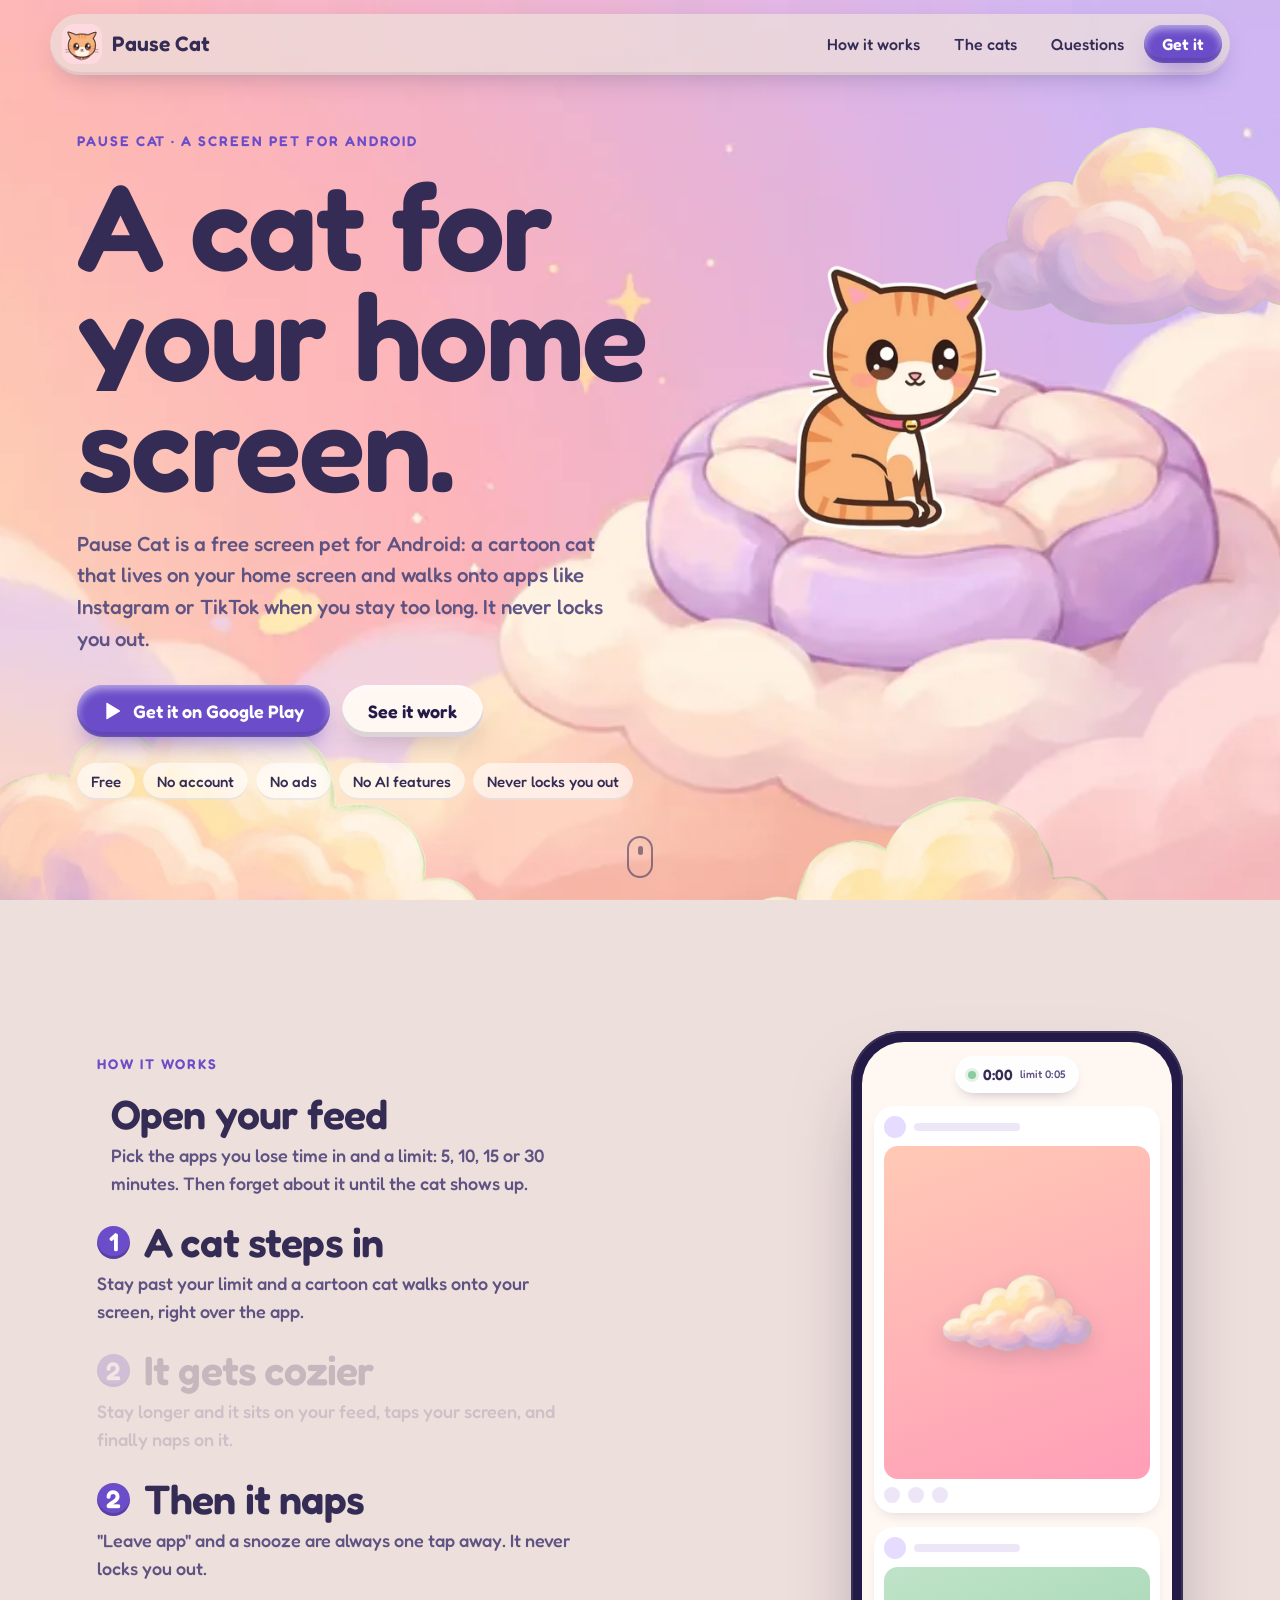
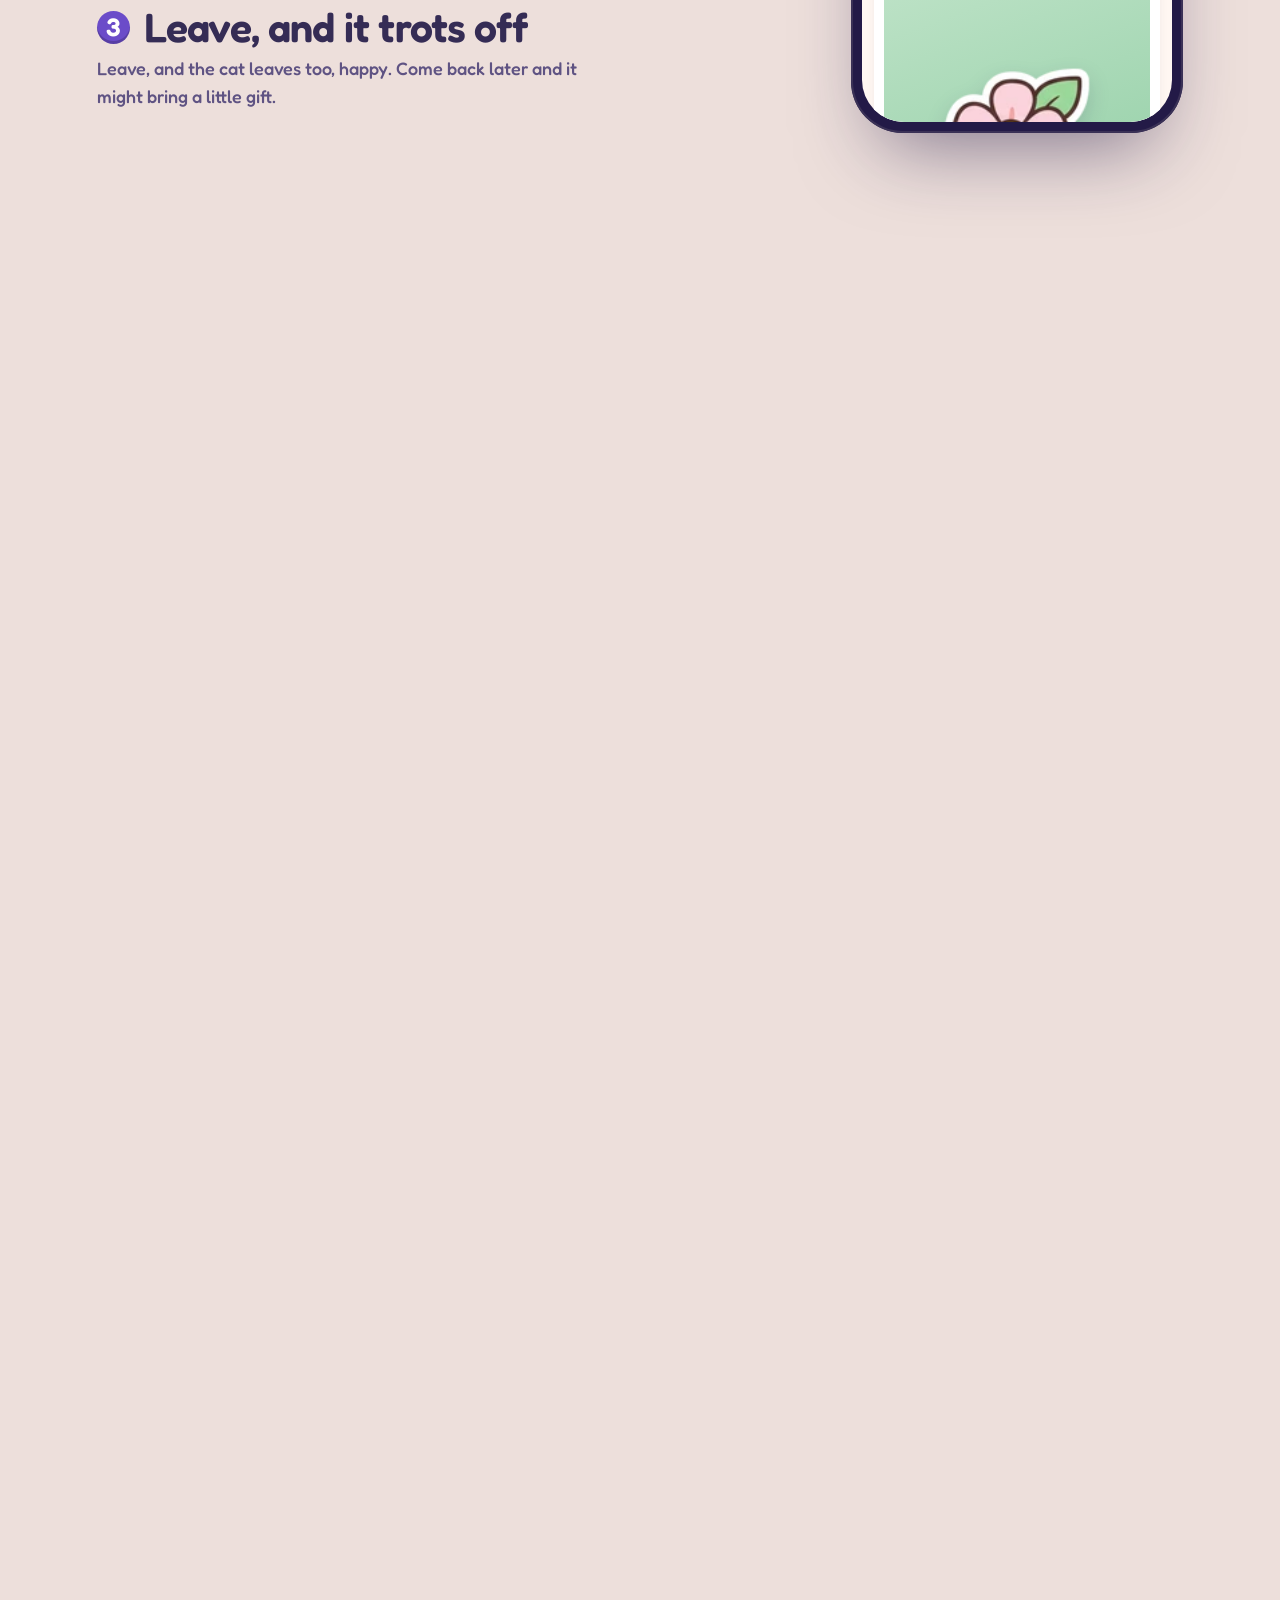
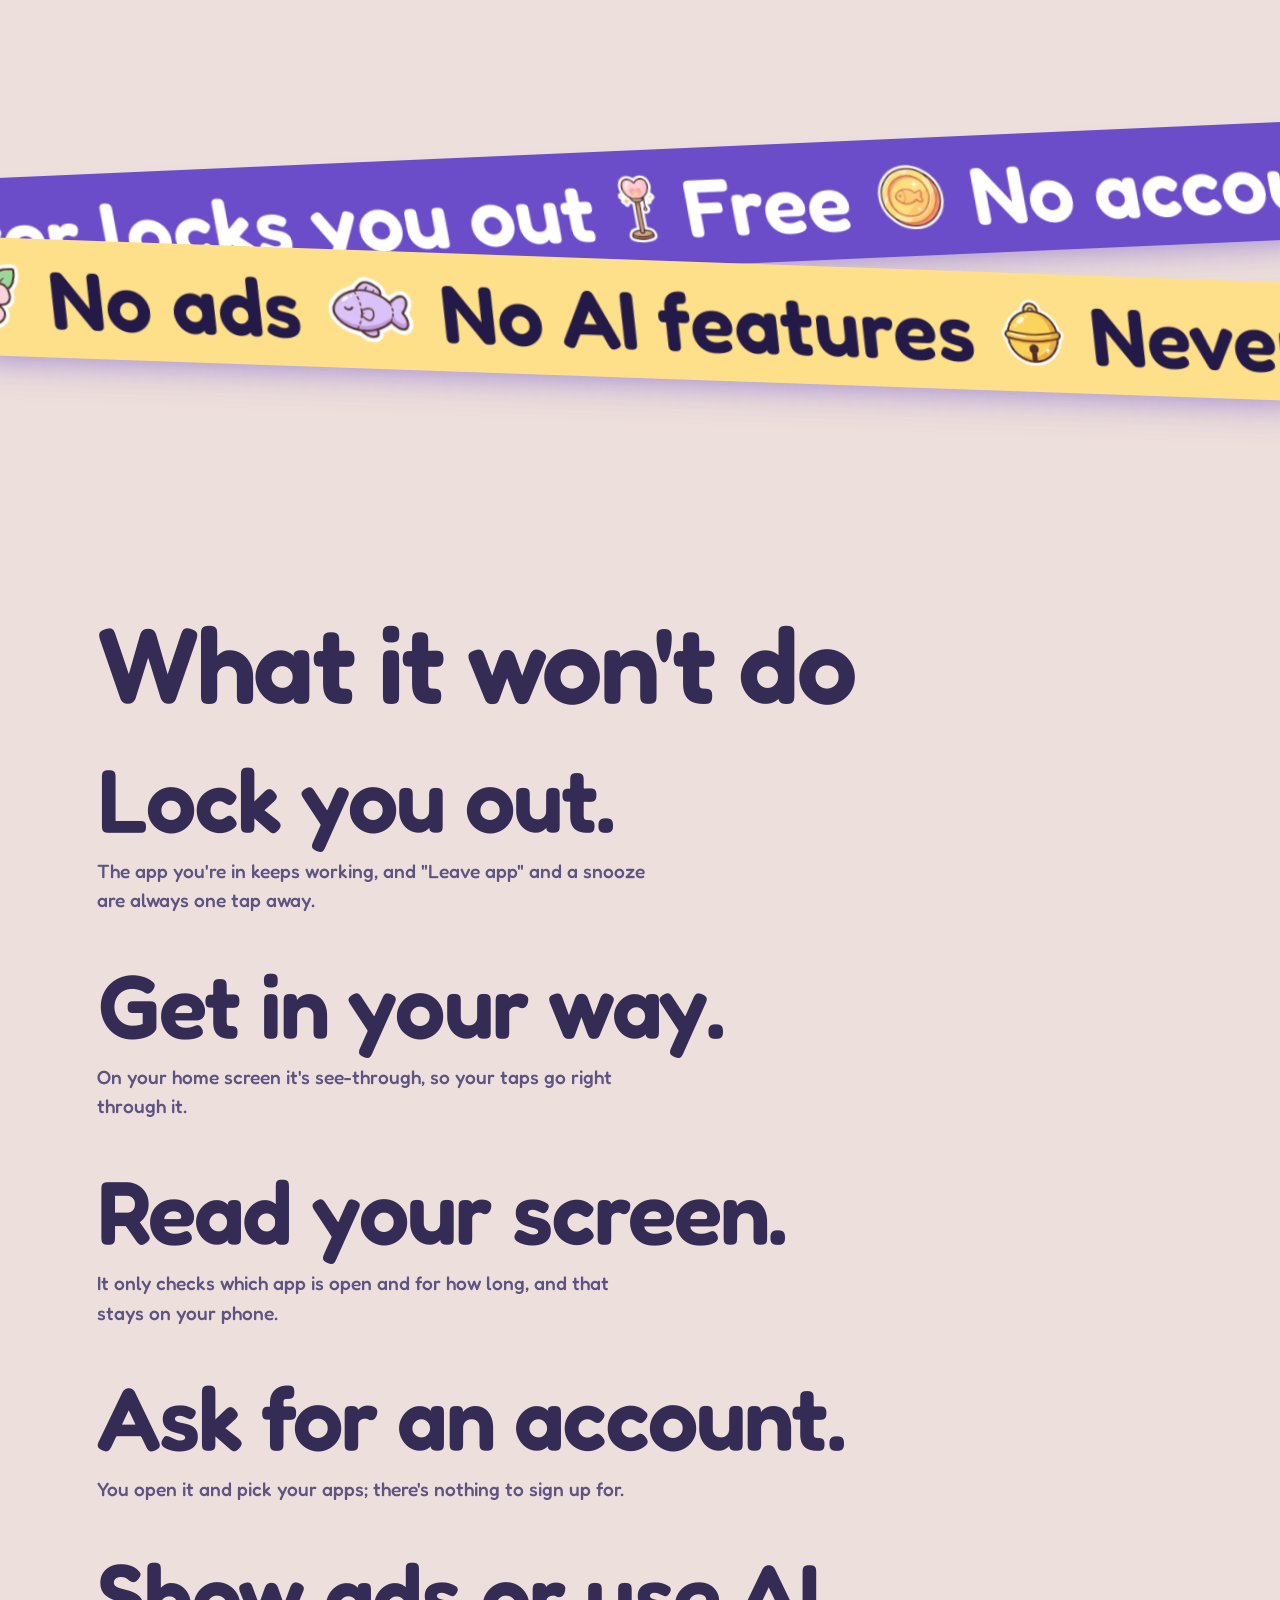
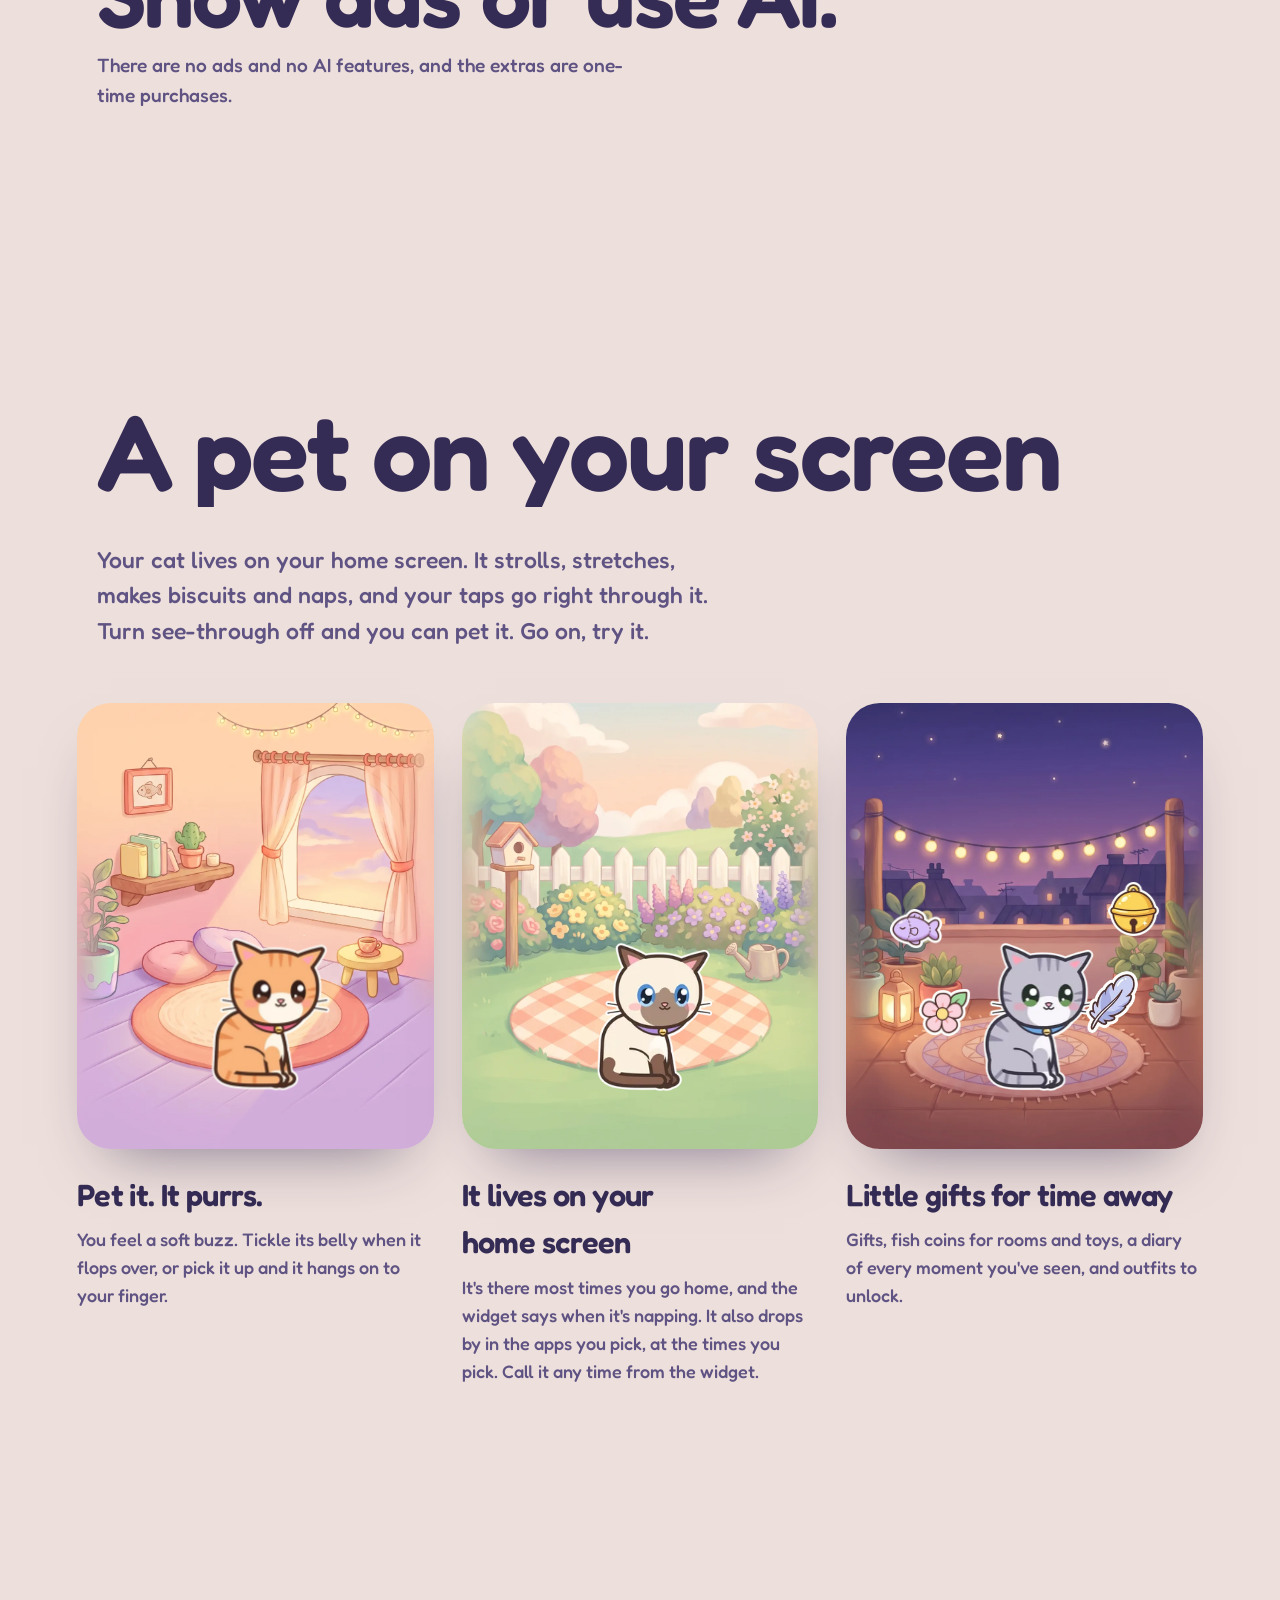
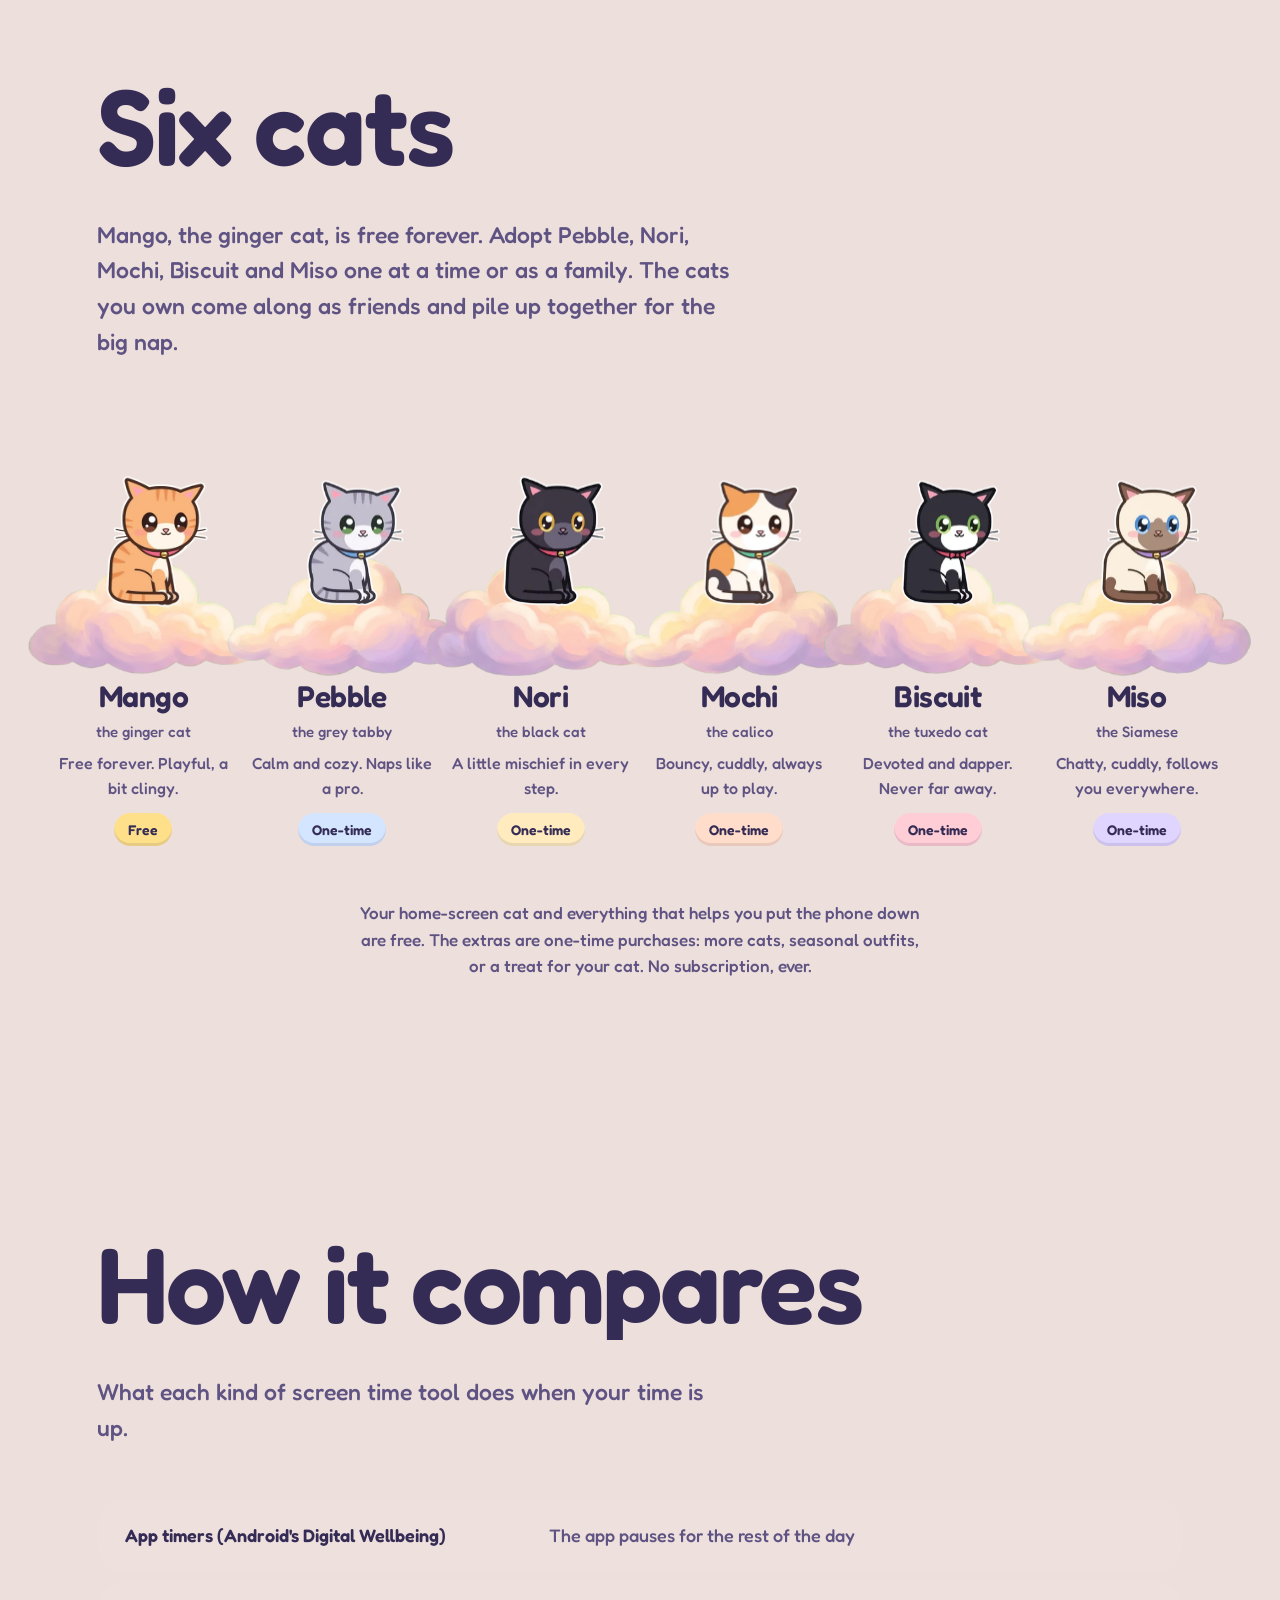
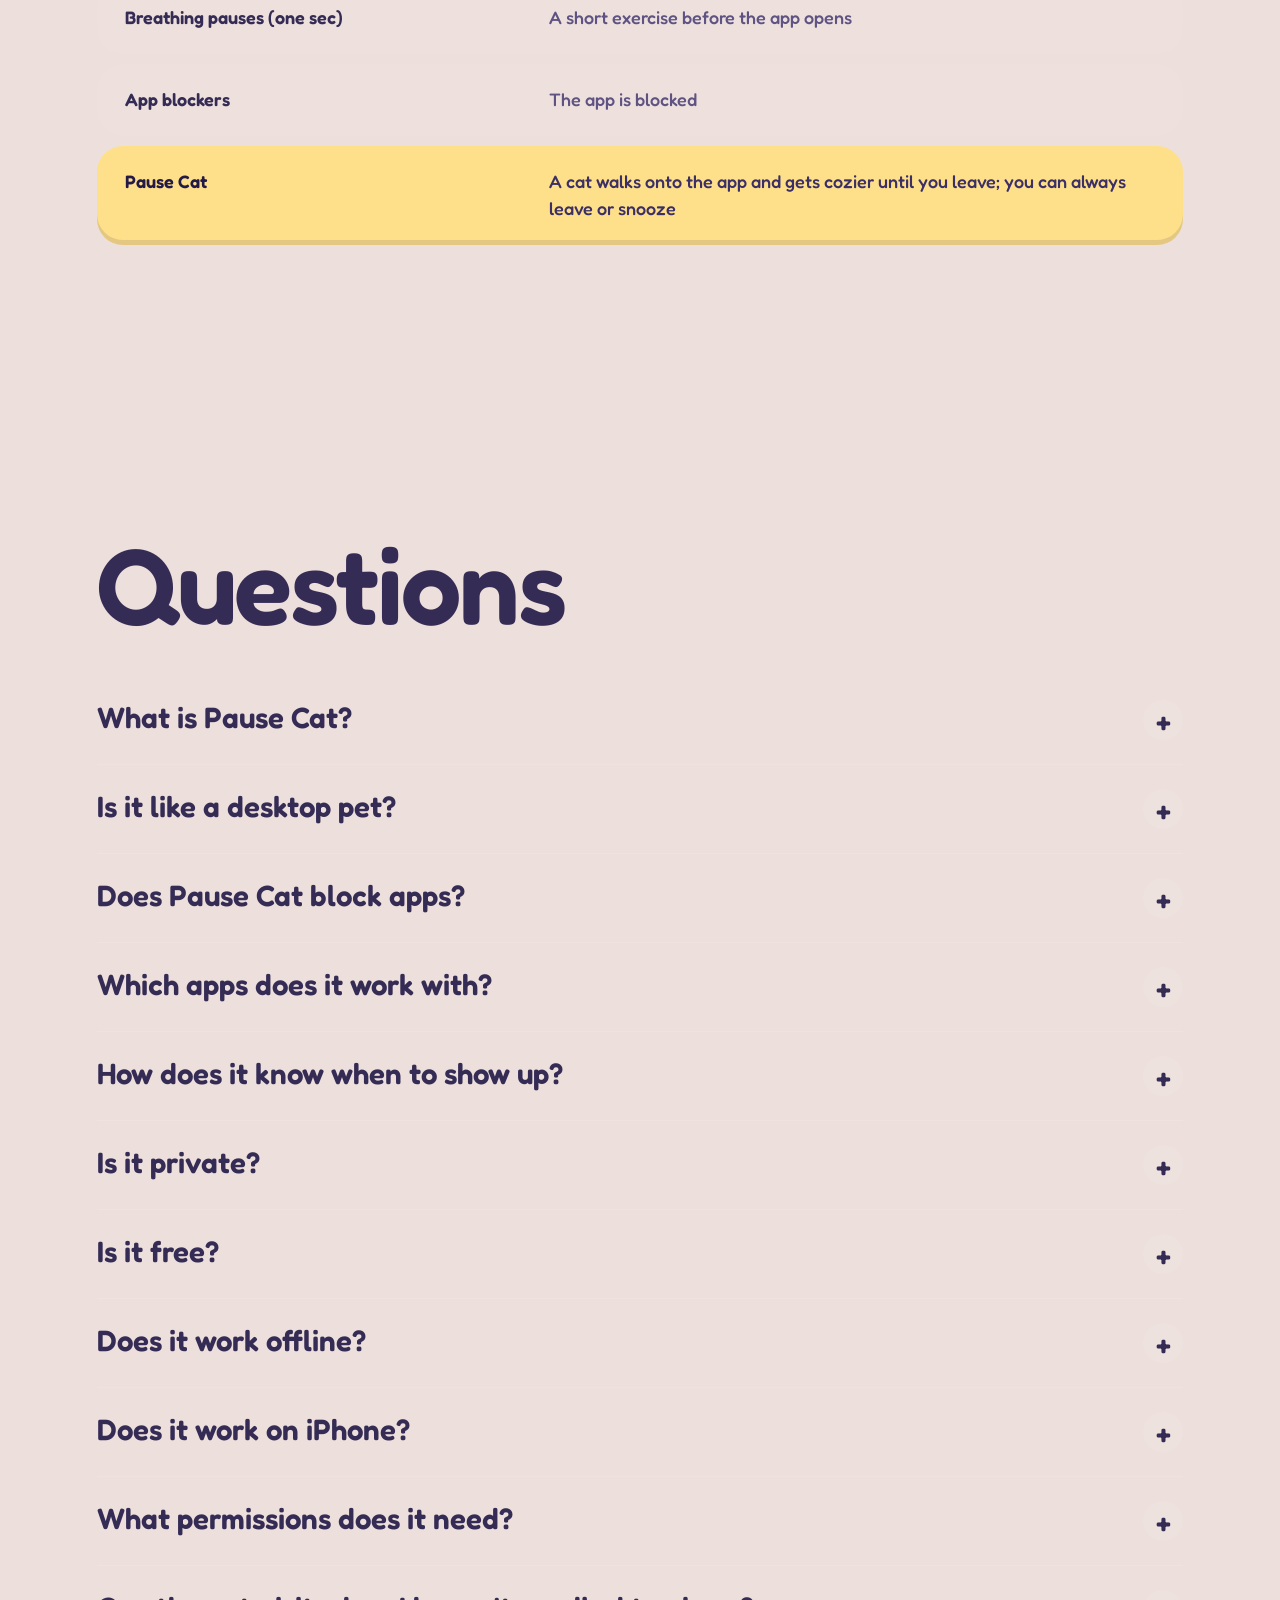
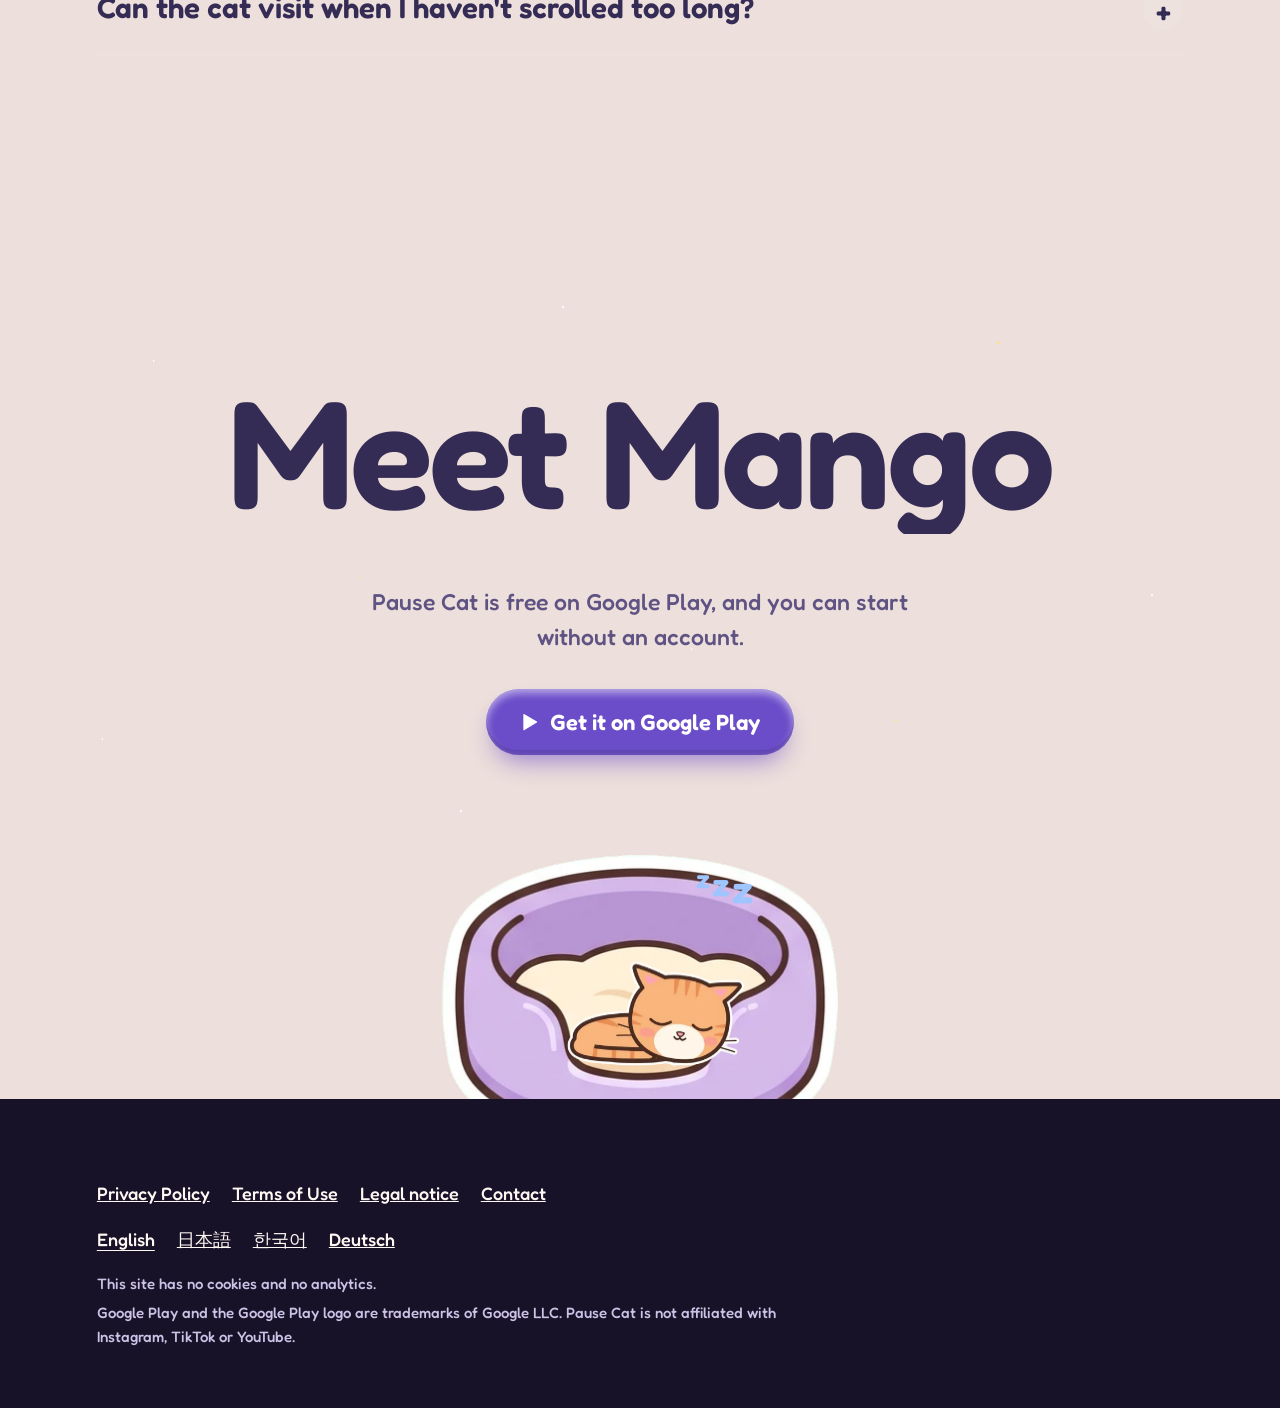
==== commit 6758709c: "Pet-first home page in English, Japanese, Korean and German - New copy from the Oct 28 listing: a sc" ====
--- a/index.html
+++ b/index.html
@@ -3,12 +3,19 @@
 <head>
 <meta charset="utf-8">
 <meta name="viewport" content="width=device-width, initial-scale=1">
-<title>Pause Cat: a screen time pet for Android</title>
-<meta name="description" content="Pause Cat is a free Android app: stay past your time limit in Instagram, TikTok or YouTube and a cartoon cat walks onto your screen. It never locks you out.">
+<!-- prerender.mjs fills the title, description, canonical, og:* and JSON-LD description per language from src/i18n -->
+<title>Pause Cat: a cute screen pet for Android</title>
+<meta name="description" content="Pause Cat is a free screen pet for Android: a cartoon cat lives on your home screen and walks onto apps when you doomscroll. No ads, never locks you out.">
 <link rel="canonical" href="https://www.pausecat.com/">
+<link rel="alternate" hreflang="en" href="https://www.pausecat.com/">
+<link rel="alternate" hreflang="ja" href="https://www.pausecat.com/ja.html">
+<link rel="alternate" hreflang="ko" href="https://www.pausecat.com/ko.html">
+<link rel="alternate" hreflang="de" href="https://www.pausecat.com/de.html">
+<link rel="alternate" hreflang="x-default" href="https://www.pausecat.com/">
 <meta property="og:type" content="website">
-<meta property="og:title" content="Pause Cat: a screen time pet for Android">
-<meta property="og:description" content="Stay past your time limit and a cute cat walks onto your screen. Leave, and it trots off happy. It never locks you out.">
+<meta property="og:locale" content="en_US">
+<meta property="og:title" content="Pause Cat: a cute screen pet for Android">
+<meta property="og:description" content="Pause Cat is a free screen pet for Android: a cartoon cat lives on your home screen and walks onto apps when you doomscroll. No ads, never locks you out.">
 <meta property="og:url" content="https://www.pausecat.com/">
 <meta property="og:image" content="https://www.pausecat.com/img/og.png">
 <meta name="twitter:card" content="summary_large_image">
@@ -23,21 +30,21 @@
   "@context": "https://schema.org",
   "@type": "MobileApplication",
   "name": "Pause Cat",
-  "description": "Pause Cat is a free Android app that sends a cartoon cat onto your screen when you pass your time limit in apps like Instagram, TikTok or YouTube, and never locks you out. No account, no ads, no AI features. Optional one-time purchases add collectible cats.",
+  "description": "Pause Cat is a free screen pet for Android: a cartoon cat that lives on your home screen, like a desktop pet for your phone, and walks onto apps like Instagram or TikTok when you stay too long. It never locks you out. No account, no ads, no AI features. Optional one-time purchases add more cats.",
   "url": "https://www.pausecat.com/",
   "image": "https://www.pausecat.com/img/icon-512.png",
   "operatingSystem": "Android",
   "applicationCategory": "LifestyleApplication",
-  "installUrl": "https://play.google.com/store/apps/details?id=app.pausecat",
+  "installUrl": "https://play.google.com/store/apps/details?id=com.mindylabs.pausecat",
   "isAccessibleForFree": true,
   "offers": { "@type": "Offer", "price": "0", "priceCurrency": "USD" },
   "author": { "@type": "Person", "name": "Snekanth BABU" }
 }
 </script>
-  <script type="module" crossorigin src="./assets/index-Cs0tFVRw.js"></script>
-  <link rel="stylesheet" crossorigin href="./assets/index-CyBKheRT.css">
+  <script type="module" crossorigin src="./assets/index-BODwnVjR.js"></script>
+  <link rel="stylesheet" crossorigin href="./assets/index-CmShbYC0.css">
 </head>
 <body>
-<div id="root"><link rel="preload" as="image" href="art/icon-180.png"/><link rel="preload" as="image" href="art/hero_dream.webp"/><link rel="preload" as="image" href="art/sky_cloud_1.webp"/><link rel="preload" as="image" href="art/sky_cloud_3.webp"/><link rel="preload" as="image" href="art/sky_cloud_2.webp"/><link rel="preload" as="image" href="art/gift_flower.webp"/><link rel="preload" as="image" href="art/sky_cloud_4.webp"/><link rel="preload" as="image" href="art/gift_bell.webp"/><link rel="preload" as="image" href="art/gift_feather.webp"/><link rel="preload" as="image" href="art/gift_fish.webp"/><link rel="preload" as="image" href="art/room_loft_day.webp"/><link rel="preload" as="image" href="art/coin.webp"/><link rel="preload" as="image" href="art/lamp_heart.webp"/><div class="loader" aria-hidden="true"><div class="loader-inner"><img src="art/icon-180.png" alt="" width="72" height="72"/><b>Pause Cat</b><span class="loader-num">0</span></div></div><div class="cursor " aria-hidden="true" style="transform:translateX(-100px) translateY(-100px)"><span></span></div><a class="skip" href="#main">Skip to content</a><header class="nav"><a class="brand" href="./"><img src="art/icon-180.png" alt="" width="40" height="40"/>Pause Cat</a><nav aria-label="Main"><a class="hide-sm" href="#how">How it works</a><a class="hide-sm" href="#cats">The cats</a><a class="hide-sm" href="#faq">Questions</a><a class="clay violet small" href="https://play.google.com/store/apps/details?id=app.pausecat">Get it</a></nav></header><main id="main"><section class="hero" data-bg="#FFF1EA" data-quiet="true"><div class="hero-sky"><div class="hero-plate"><img src="art/hero_dream.webp" alt=""/><div class="hero-cat" data-pet="Pet Mango" role="button" tabindex="0" aria-label="Mango. Tap to pet."><span class="cat  "><canvas aria-hidden="true"></canvas></span></div></div><img class="cloud c1" data-depth="1.4" src="art/sky_cloud_1.webp" alt=""/><img class="cloud c2" data-depth="0.6" src="art/sky_cloud_3.webp" alt=""/><img class="cloud c3" data-depth="2" src="art/sky_cloud_2.webp" alt=""/></div><div class="hero-copy"><p class="kicker after">Pause Cat · a screen time pet for Android</p><h1>A cat for your feed.</h1><p class="lede after">Pause Cat is a free Android app that sends a cartoon cat onto your screen when you pass your time limit in apps like Instagram, TikTok or YouTube, and never locks you out.</p><div class="ctas after"><a class="clay violet play " href="https://play.google.com/store/apps/details?id=app.pausecat" tabindex="0" style="transform:none"><svg viewBox="0 0 24 24" aria-hidden="true"><path d="M4 2.8v18.4c0 .5.5.8.9.6l15.4-9.2c.4-.3.4-.9 0-1.2L4.9 2.2c-.4-.2-.9.1-.9.6z"></path></svg>Get it on Google Play</a><a class="clay cream" href="#how">See it work</a></div><ul class="pills after" aria-label="At a glance"><li>Free</li><li>No account</li><li>No ads</li><li>No AI features</li><li>Never locks you out</li></ul></div><a class="scroll-hint" href="#how" aria-label="Scroll to how it works"><span></span></a></section><section class="story" id="how" data-bg="#FFF7F2" data-quiet="true"><div class="story-pin"><div class="story-copy"><p class="kicker">How it works</p><ol class="steps"><li class="on"><h3>Open your feed</h3><p>Pick the apps you lose time in and a limit: 5, 10, 15 or 30 minutes. Then forget about it until the cat shows up.</p></li><li class=""><h3><span class="num">1</span>A cat steps in</h3><p>Stay past your limit and a cartoon cat walks onto your screen, right over the app.</p></li><li class=""><h3><span class="num">2</span>It gets cozier</h3><p>Stay longer and it sits on your feed, taps your screen, and finally naps on it.</p></li><li class=""><h3><span class="num">2</span>Then it naps</h3><p>&quot;Leave app&quot; and a snooze are always one tap away. It never locks you out.</p></li><li class=""><h3><span class="num">3</span>Leave, and it trots off</h3><p>Leave, and the cat leaves too, happy. Come back later and it might bring a little gift.</p></li></ol><p class="step-now" aria-hidden="true"><b>Open your feed</b>Pick the apps you lose time in and a limit: 5, 10, 15 or 30 minutes. Then forget about it until the cat shows up.</p></div><div class="phone" aria-hidden="true"><div class="screen beat-0"><div class="feed"><div class="post"><div class="who"><i></i><b></b></div><div class="pic" style="background:linear-gradient(160deg,#FFC9B5,#FF9EB8)"><img src="art/sky_cloud_2.webp" alt=""/></div><div class="acts"><i></i><i></i><i></i></div></div><div class="post"><div class="who"><i></i><b></b></div><div class="pic" style="background:linear-gradient(160deg,#BFE3C8,#8ACB9F)"><img src="art/gift_flower.webp" alt=""/></div><div class="acts"><i></i><i></i><i></i></div></div><div class="post"><div class="who"><i></i><b></b></div><div class="pic" style="background:linear-gradient(160deg,#C9D8FF,#9EB5FF)"><img src="art/sky_cloud_4.webp" alt=""/></div><div class="acts"><i></i><i></i><i></i></div></div><div class="post"><div class="who"><i></i><b></b></div><div class="pic" style="background:linear-gradient(160deg,#FFE08A,#FFC36E)"><img src="art/gift_bell.webp" alt=""/></div><div class="acts"><i></i><i></i><i></i></div></div><div class="post"><div class="who"><i></i><b></b></div><div class="pic" style="background:linear-gradient(160deg,#E5DCFF,#B9A2FF)"><img src="art/gift_feather.webp" alt=""/></div><div class="acts"><i></i><i></i><i></i></div></div><div class="post"><div class="who"><i></i><b></b></div><div class="pic" style="background:linear-gradient(160deg,#FFD9E0,#FFB38A)"><img src="art/gift_fish.webp" alt=""/></div><div class="acts"><i></i><i></i><i></i></div></div><div class="post"><div class="who"><i></i><b></b></div><div class="pic" style="background:linear-gradient(160deg,#FFC9B5,#FF9EB8)"><img src="art/sky_cloud_2.webp" alt=""/></div><div class="acts"><i></i><i></i><i></i></div></div><div class="post"><div class="who"><i></i><b></b></div><div class="pic" style="background:linear-gradient(160deg,#BFE3C8,#8ACB9F)"><img src="art/gift_flower.webp" alt=""/></div><div class="acts"><i></i><i></i><i></i></div></div><div class="post"><div class="who"><i></i><b></b></div><div class="pic" style="background:linear-gradient(160deg,#C9D8FF,#9EB5FF)"><img src="art/sky_cloud_4.webp" alt=""/></div><div class="acts"><i></i><i></i><i></i></div></div><div class="post"><div class="who"><i></i><b></b></div><div class="pic" style="background:linear-gradient(160deg,#FFE08A,#FFC36E)"><img src="art/gift_bell.webp" alt=""/></div><div class="acts"><i></i><i></i><i></i></div></div><div class="post"><div class="who"><i></i><b></b></div><div class="pic" style="background:linear-gradient(160deg,#E5DCFF,#B9A2FF)"><img src="art/gift_feather.webp" alt=""/></div><div class="acts"><i></i><i></i><i></i></div></div><div class="post"><div class="who"><i></i><b></b></div><div class="pic" style="background:linear-gradient(160deg,#FFD9E0,#FFB38A)"><img src="art/gift_fish.webp" alt=""/></div><div class="acts"><i></i><i></i><i></i></div></div></div><div class="home"><img src="art/room_loft_day.webp" alt=""/></div><div class="pill"><span class="dot"></span><span>0:00</span><small>limit 0:05</small></div><div class="spot"><span class="zzz"><i>z</i><i>z</i><i>z</i></span></div><div class="offer"><span class="clay violet">Leave app</span><span class="clay cream">5 more minutes</span></div></div></div></div></section><section class="marquee" aria-label="At a glance" data-bg="#FFF7F2"><div class="marquee-row r0" aria-hidden="false"><div class="marquee-track"><span class="mq">Free<img src="art/coin.webp" alt=""/></span><span class="mq">No account<img src="art/gift_flower.webp" alt=""/></span><span class="mq">No ads<img src="art/gift_fish.webp" alt=""/></span><span class="mq">No AI features<img src="art/gift_bell.webp" alt=""/></span><span class="mq">Never locks you out<img src="art/lamp_heart.webp" alt=""/></span><span class="mq">Free<img src="art/coin.webp" alt=""/></span><span class="mq">No account<img src="art/gift_flower.webp" alt=""/></span><span class="mq">No ads<img src="art/gift_fish.webp" alt=""/></span><span class="mq">No AI features<img src="art/gift_bell.webp" alt=""/></span><span class="mq">Never locks you out<img src="art/lamp_heart.webp" alt=""/></span></div></div><div class="marquee-row r1" aria-hidden="true"><div class="marquee-track"><span class="mq">Free<img src="art/coin.webp" alt=""/></span><span class="mq">No account<img src="art/gift_flower.webp" alt=""/></span><span class="mq">No ads<img src="art/gift_fish.webp" alt=""/></span><span class="mq">No AI features<img src="art/gift_bell.webp" alt=""/></span><span class="mq">Never locks you out<img src="art/lamp_heart.webp" alt=""/></span><span class="mq">Free<img src="art/coin.webp" alt=""/></span><span class="mq">No account<img src="art/gift_flower.webp" alt=""/></span><span class="mq">No ads<img src="art/gift_fish.webp" alt=""/></span><span class="mq">No AI features<img src="art/gift_bell.webp" alt=""/></span><span class="mq">Never locks you out<img src="art/lamp_heart.webp" alt=""/></span></div></div></section><section class="nots-sec" data-bg="#FFE7DA"><div class="wrap"><h2 class="rise">What it won&#x27;t do</h2><ul class="nots"><li><h3><span class="strike-wrap">Lock you out.<span class="strike"></span></span></h3><p>The app you&#x27;re in keeps working, and &quot;Leave app&quot; and a snooze are always one tap away.</p></li><li><h3><span class="strike-wrap">Read your screen.<span class="strike"></span></span></h3><p>It only checks which app is open and for how long, and that stays on your phone.</p></li><li><h3><span class="strike-wrap">Ask for an account.<span class="strike"></span></span></h3><p>You open it and pick your apps; there&#x27;s nothing to sign up for.</p></li><li><h3><span class="strike-wrap">Show ads or use AI.<span class="strike"></span></span></h3><p>There are no ads and no AI features, and the extras are one-time purchases.</p></li></ul></div></section><section class="pets" data-bg="#F5EEFF"><div class="wrap"><h2 class="rise">A pet, not a timer</h2><p class="intro fade">Between visits, your cat is a pet you can touch, call over and spoil. Go on, try it.</p></div><ul class="rooms"><li class="room fade"><div class="room-art"><img src="art/room_loft_day.webp" alt="" loading="lazy"/><div class="petcat on-rug" data-pet="Pet Mango" role="button" tabindex="0" aria-label="Mango. Tap to pet, drag to pick up." draggable="false" style="-webkit-touch-callout:none;-webkit-user-select:none;user-select:none;touch-action:none"><span class="cat  "><canvas aria-hidden="true"></canvas></span></div></div><h3>Pet it. It purrs.</h3><p>You feel a soft buzz. Tickle its belly when it flops over, or pick it up and it hangs on to your finger.</p></li><li class="room fade"><div class="room-art"><img src="art/room_garden_day.webp" alt="" loading="lazy"/><div class="petcat on-rug" data-pet="Pet Miso" role="button" tabindex="0" aria-label="Miso. Tap to pet, drag to pick up." draggable="false" style="-webkit-touch-callout:none;-webkit-user-select:none;user-select:none;touch-action:none"><span class="cat  "><canvas aria-hidden="true"></canvas></span></div></div><h3>It drops by to say hi</h3><p>On your home screen and in the apps you pick, at the times you pick, or never. Call it any time from the widget.</p></li><li class="room fade"><div class="room-art"><img src="art/room_rooftop_night.webp" alt="" loading="lazy"/><div class="petcat on-rug" data-pet="Pet Pebble" role="button" tabindex="0" aria-label="Pebble. Tap to pet, drag to pick up." draggable="false" style="-webkit-touch-callout:none;-webkit-user-select:none;user-select:none;touch-action:none"><span class="cat  "><canvas aria-hidden="true"></canvas></span></div><img class="float g0" src="art/gift_fish.webp" alt=""/><img class="float g1" src="art/gift_bell.webp" alt=""/><img class="float g2" src="art/gift_flower.webp" alt=""/><img class="float g3" src="art/gift_feather.webp" alt=""/></div><h3>Little gifts for time away</h3><p>Gifts, fish coins for rooms and toys, a diary of every moment you&#x27;ve seen, and outfits to unlock.</p></li></ul></section><section class="cats-sec" id="cats" data-bg="#E9DCFF" data-quiet="true"><div class="wrap"><h2 class="rise">Six cats</h2><p class="intro fade">Mango, the ginger cat, is free forever. Adopt Pebble, Nori, Mochi, Biscuit and Miso one at a time or as a family. The cats you have come along as friends and pile up together for the big nap.</p></div><ul class="lineup"><li style="--accent:#FF9EB8;--i:0" class="fade"><div class="perch"><img class="perch-cloud" src="art/sky_cloud_1.webp" alt="" loading="lazy"/><div class="petcat " data-pet="Pet Mango" role="button" tabindex="0" aria-label="Mango. Tap to pet, drag to pick up." draggable="false" style="-webkit-touch-callout:none;-webkit-user-select:none;user-select:none;touch-action:none"><span class="cat  "><canvas aria-hidden="true"></canvas></span></div></div><h3>Mango<!-- --> <small>the ginger cat</small></h3><p>Free forever. Playful, a bit clingy.</p><span class="tag free">Free</span></li><li style="--accent:#9EC5FF;--i:1" class="fade"><div class="perch"><img class="perch-cloud" src="art/sky_cloud_2.webp" alt="" loading="lazy"/><div class="petcat " data-pet="Pet Pebble" role="button" tabindex="0" aria-label="Pebble. Tap to pet, drag to pick up." draggable="false" style="-webkit-touch-callout:none;-webkit-user-select:none;user-select:none;touch-action:none"><span class="cat  "><canvas aria-hidden="true"></canvas></span></div></div><h3>Pebble<!-- --> <small>the grey tabby</small></h3><p>Calm and cosy. Naps like a pro.</p><span class="tag ">One-time</span></li><li style="--accent:#FFD36E;--i:2" class="fade"><div class="perch"><img class="perch-cloud" src="art/sky_cloud_3.webp" alt="" loading="lazy"/><div class="petcat " data-pet="Pet Nori" role="button" tabindex="0" aria-label="Nori. Tap to pet, drag to pick up." draggable="false" style="-webkit-touch-callout:none;-webkit-user-select:none;user-select:none;touch-action:none"><span class="cat  "><canvas aria-hidden="true"></canvas></span></div></div><h3>Nori<!-- --> <small>the black cat</small></h3><p>A little mischief in every step.</p><span class="tag ">One-time</span></li><li style="--accent:#FFB38A;--i:3" class="fade"><div class="perch"><img class="perch-cloud" src="art/sky_cloud_4.webp" alt="" loading="lazy"/><div class="petcat " data-pet="Pet Mochi" role="button" tabindex="0" aria-label="Mochi. Tap to pet, drag to pick up." draggable="false" style="-webkit-touch-callout:none;-webkit-user-select:none;user-select:none;touch-action:none"><span class="cat  "><canvas aria-hidden="true"></canvas></span></div></div><h3>Mochi<!-- --> <small>the calico</small></h3><p>Bouncy, cuddly, always up to play.</p><span class="tag ">One-time</span></li><li style="--accent:#FF8FA3;--i:4" class="fade"><div class="perch"><img class="perch-cloud" src="art/sky_cloud_1.webp" alt="" loading="lazy"/><div class="petcat " data-pet="Pet Biscuit" role="button" tabindex="0" aria-label="Biscuit. Tap to pet, drag to pick up." draggable="false" style="-webkit-touch-callout:none;-webkit-user-select:none;user-select:none;touch-action:none"><span class="cat  "><canvas aria-hidden="true"></canvas></span></div></div><h3>Biscuit<!-- --> <small>the tuxedo cat</small></h3><p>Devoted and dapper. Never far away.</p><span class="tag ">One-time</span></li><li style="--accent:#B9A2FF;--i:5" class="fade"><div class="perch"><img class="perch-cloud" src="art/sky_cloud_2.webp" alt="" loading="lazy"/><div class="petcat " data-pet="Pet Miso" role="button" tabindex="0" aria-label="Miso. Tap to pet, drag to pick up." draggable="false" style="-webkit-touch-callout:none;-webkit-user-select:none;user-select:none;touch-action:none"><span class="cat  "><canvas aria-hidden="true"></canvas></span></div></div><h3>Miso<!-- --> <small>the Siamese</small></h3><p>Chatty, cuddly, follows you everywhere.</p><span class="tag ">One-time</span></li></ul><p class="wrap small-print fade">Everything that helps you put the phone down is free. The extras are one-time purchases: more cats, seasonal outfits, or a treat for your cat. No subscription.</p></section><section class="compare" data-bg="#3A2A6B" data-ink="#FFF7F2" data-soft="#D9CFF5"><div class="wrap"><h2 class="rise">How it compares</h2><p class="intro fade">What each kind of screen time tool does when your time is up.</p><dl class="rows"><div class="row fade "><dt>App timers (Android&#x27;s Digital Wellbeing)</dt><dd>The app pauses for the rest of the day</dd></div><div class="row fade "><dt>Breathing pauses (one sec)</dt><dd>A short exercise before the app opens</dd></div><div class="row fade "><dt>App blockers</dt><dd>The app is blocked</dd></div><div class="row fade us"><dt>Pause Cat</dt><dd>A cat walks onto the app and gets cozier until you leave; you can always leave or snooze</dd></div></dl></div></section><section class="faq" id="faq" data-bg="#2A1F4F" data-ink="#FFF7F2" data-soft="#D9CFF5"><div class="wrap"><h2 class="rise">Questions</h2><details class="fade"><summary>What is Pause Cat?</summary><p>Pause Cat is a free Android app that sends a cartoon cat onto your screen when you pass your time limit in apps like Instagram, TikTok or YouTube, and never locks you out.</p></details><details class="fade"><summary>Does Pause Cat block apps?</summary><p>Pause Cat never locks you out: the cat gets in the way, playfully, and leaves when you leave, with &quot;Leave app&quot; and a snooze always one tap away.</p></details><details class="fade"><summary>Which apps does it work with?</summary><p>Any app you pick: Instagram, TikTok, YouTube, Reddit, games, news.</p></details><details class="fade"><summary>How does it know when to show up?</summary><p>With Android&#x27;s usage access it checks which app is open, about once a second, only while the screen is on and you&#x27;ve turned watching on. It never sees what&#x27;s on the screen.</p></details><details class="fade"><summary>Is it private?</summary><p>No account, no ads, no AI features. Which apps you use, and for how long, stays on your phone. Purchases go through Google Play, whose billing library may send Google its own diagnostics. See the <a href="privacy/">privacy policy</a>.</p></details><details class="fade"><summary>Is it free?</summary><p>Yes: watching, every visit, gifts, the diary and Mango are free. More cats, outfits and treats are one-time purchases. No subscription.</p></details><details class="fade"><summary>Does it work on iPhone?</summary><p>Pause Cat is Android only for now.</p></details><details class="fade"><summary>What permissions does it need?</summary><p>Usage access (to know which app is open), display over other apps (to draw the cat), and notifications (for the small on-duty notification Android requires). The app explains each one before Android asks.</p></details><details class="fade"><summary>Can the cat visit when I haven&#x27;t scrolled too long?</summary><p>Yes, if you want: it can drop by to say hi in the places and at the times you pick, or never.</p></details></div></section><section class="night" data-bg="#171228" data-ink="#FFF7F2" data-soft="#CBC2E6" data-quiet="true"><div class="stars" aria-hidden="true"></div><div class="wrap night-copy"><h2 class="rise">Meet Mango</h2><p class="fade">Pause Cat is free on Google Play, and you can start without an account.</p><div class="fade"><a class="clay violet play big" href="https://play.google.com/store/apps/details?id=app.pausecat" tabindex="0" style="transform:none"><svg viewBox="0 0 24 24" aria-hidden="true"><path d="M4 2.8v18.4c0 .5.5.8.9.6l15.4-9.2c.4-.3.4-.9 0-1.2L4.9 2.2c-.4-.2-.9.1-.9.6z"></path></svg>Get it on Google Play</a></div></div><div class="bed" aria-hidden="true"><img class="bed-back" src="art/prop_bed.webp" alt="" loading="lazy"/><div class="bed-cat"><span class="cat  "><canvas aria-hidden="true"></canvas></span></div><img class="bed-front" src="art/prop_bed.webp" alt="" loading="lazy"/><span class="zzz on"><i>z</i><i>z</i><i>z</i></span></div></section></main><footer class="foot"><div class="wrap"><div class="links"><a href="privacy/">Privacy Policy</a><a href="terms/">Terms of Use</a><a href="impressum/">Legal notice</a><a href="mailto:theluckydude777@gmail.com">Contact</a></div><p>This site has no cookies and no analytics.</p><p>Google Play and the Google Play logo are trademarks of Google LLC. Pause Cat is not affiliated with Instagram, TikTok or YouTube.</p></div></footer><div class="sitecat away quiet"><div class="sitecat-pill" aria-live="polite"><span class="dot"></span><span>0:00<!-- --> on this page</span></div><div class="sitecat-spot"><div class="sitecat-drag" data-pet="Pet Nori" role="button" tabindex="-1" aria-label="Nori, this website&#x27;s cat. Tap to pet."><span class="cat  "><canvas aria-hidden="true"></canvas></span><span class="zzz"><i>z</i><i>z</i><i>z</i></span></div></div></div></div>
+<div id="root"><link rel="preload" as="image" href="art/icon-180.png"/><link rel="preload" as="image" href="art/hero_dream.webp"/><link rel="preload" as="image" href="art/sky_cloud_1.webp"/><link rel="preload" as="image" href="art/sky_cloud_3.webp"/><link rel="preload" as="image" href="art/sky_cloud_2.webp"/><link rel="preload" as="image" href="art/gift_flower.webp"/><link rel="preload" as="image" href="art/sky_cloud_4.webp"/><link rel="preload" as="image" href="art/gift_bell.webp"/><link rel="preload" as="image" href="art/gift_feather.webp"/><link rel="preload" as="image" href="art/gift_fish.webp"/><link rel="preload" as="image" href="art/room_loft_day.webp"/><link rel="preload" as="image" href="art/coin.webp"/><link rel="preload" as="image" href="art/lamp_heart.webp"/><div class="loader" aria-hidden="true"><div class="loader-inner"><img src="art/icon-180.png" alt="" width="72" height="72"/><b>Pause Cat</b><span class="loader-num">0</span></div></div><div class="cursor " aria-hidden="true" style="transform:translateX(-100px) translateY(-100px)"><span></span></div><a class="skip" href="#main">Skip to content</a><header class="nav"><a class="brand" href="./"><img src="art/icon-180.png" alt="" width="40" height="40"/>Pause Cat</a><nav aria-label="Main"><a class="hide-sm" href="#how">How it works</a><a class="hide-sm" href="#cats">The cats</a><a class="hide-sm" href="#faq">Questions</a><a class="clay violet small" href="https://play.google.com/store/apps/details?id=com.mindylabs.pausecat">Get it</a></nav></header><main id="main"><section class="hero" data-bg="#FFF1EA" data-quiet="true"><div class="hero-sky"><div class="hero-plate"><img src="art/hero_dream.webp" alt=""/><div class="hero-cat" data-pet="Pet Mango" role="button" tabindex="0" aria-label="Mango. Tap to pet."><span class="cat  "><canvas aria-hidden="true"></canvas></span></div></div><img class="cloud c1" data-depth="1.4" src="art/sky_cloud_1.webp" alt=""/><img class="cloud c2" data-depth="0.6" src="art/sky_cloud_3.webp" alt=""/><img class="cloud c3" data-depth="2" src="art/sky_cloud_2.webp" alt=""/></div><div class="hero-copy"><p class="kicker after">Pause Cat · a screen pet for Android</p><h1>A cat for your home screen.</h1><p class="lede after">Pause Cat is a free screen pet for Android: a cartoon cat that lives on your home screen and walks onto apps like Instagram or TikTok when you stay too long. It never locks you out.</p><div class="ctas after"><a class="clay violet play " href="https://play.google.com/store/apps/details?id=com.mindylabs.pausecat" tabindex="0" style="transform:none"><svg viewBox="0 0 24 24" aria-hidden="true"><path d="M4 2.8v18.4c0 .5.5.8.9.6l15.4-9.2c.4-.3.4-.9 0-1.2L4.9 2.2c-.4-.2-.9.1-.9.6z"></path></svg>Get it on Google Play</a><a class="clay cream" href="#how">See it work</a></div><ul class="pills after" aria-label="At a glance"><li>Free</li><li>No account</li><li>No ads</li><li>No AI features</li><li>Never locks you out</li></ul></div><a class="scroll-hint" href="#how" aria-label="Scroll to how it works"><span></span></a></section><section class="story" id="how" data-bg="#FFF7F2" data-quiet="true"><div class="story-pin"><div class="story-copy"><p class="kicker">How it works</p><ol class="steps"><li class="on"><h3>Open your feed</h3><p>Pick the apps you lose time in and a limit: 5, 10, 15 or 30 minutes. Then forget about it until the cat shows up.</p></li><li class=""><h3><span class="num">1</span>A cat steps in</h3><p>Stay past your limit and a cartoon cat walks onto your screen, right over the app.</p></li><li class=""><h3><span class="num">2</span>It gets cozier</h3><p>Stay longer and it sits on your feed, taps your screen, and finally naps on it.</p></li><li class=""><h3><span class="num">2</span>Then it naps</h3><p>&quot;Leave app&quot; and a snooze are always one tap away. It never locks you out.</p></li><li class=""><h3><span class="num">3</span>Leave, and it trots off</h3><p>Leave, and the cat leaves too, happy. Come back later and it might bring a little gift.</p></li></ol><p class="step-now" aria-hidden="true"><b>Open your feed</b>Pick the apps you lose time in and a limit: 5, 10, 15 or 30 minutes. Then forget about it until the cat shows up.</p></div><div class="phone" aria-hidden="true"><div class="screen beat-0"><div class="feed"><div class="post"><div class="who"><i></i><b></b></div><div class="pic" style="background:linear-gradient(160deg,#FFC9B5,#FF9EB8)"><img src="art/sky_cloud_2.webp" alt=""/></div><div class="acts"><i></i><i></i><i></i></div></div><div class="post"><div class="who"><i></i><b></b></div><div class="pic" style="background:linear-gradient(160deg,#BFE3C8,#8ACB9F)"><img src="art/gift_flower.webp" alt=""/></div><div class="acts"><i></i><i></i><i></i></div></div><div class="post"><div class="who"><i></i><b></b></div><div class="pic" style="background:linear-gradient(160deg,#C9D8FF,#9EB5FF)"><img src="art/sky_cloud_4.webp" alt=""/></div><div class="acts"><i></i><i></i><i></i></div></div><div class="post"><div class="who"><i></i><b></b></div><div class="pic" style="background:linear-gradient(160deg,#FFE08A,#FFC36E)"><img src="art/gift_bell.webp" alt=""/></div><div class="acts"><i></i><i></i><i></i></div></div><div class="post"><div class="who"><i></i><b></b></div><div class="pic" style="background:linear-gradient(160deg,#E5DCFF,#B9A2FF)"><img src="art/gift_feather.webp" alt=""/></div><div class="acts"><i></i><i></i><i></i></div></div><div class="post"><div class="who"><i></i><b></b></div><div class="pic" style="background:linear-gradient(160deg,#FFD9E0,#FFB38A)"><img src="art/gift_fish.webp" alt=""/></div><div class="acts"><i></i><i></i><i></i></div></div><div class="post"><div class="who"><i></i><b></b></div><div class="pic" style="background:linear-gradient(160deg,#FFC9B5,#FF9EB8)"><img src="art/sky_cloud_2.webp" alt=""/></div><div class="acts"><i></i><i></i><i></i></div></div><div class="post"><div class="who"><i></i><b></b></div><div class="pic" style="background:linear-gradient(160deg,#BFE3C8,#8ACB9F)"><img src="art/gift_flower.webp" alt=""/></div><div class="acts"><i></i><i></i><i></i></div></div><div class="post"><div class="who"><i></i><b></b></div><div class="pic" style="background:linear-gradient(160deg,#C9D8FF,#9EB5FF)"><img src="art/sky_cloud_4.webp" alt=""/></div><div class="acts"><i></i><i></i><i></i></div></div><div class="post"><div class="who"><i></i><b></b></div><div class="pic" style="background:linear-gradient(160deg,#FFE08A,#FFC36E)"><img src="art/gift_bell.webp" alt=""/></div><div class="acts"><i></i><i></i><i></i></div></div><div class="post"><div class="who"><i></i><b></b></div><div class="pic" style="background:linear-gradient(160deg,#E5DCFF,#B9A2FF)"><img src="art/gift_feather.webp" alt=""/></div><div class="acts"><i></i><i></i><i></i></div></div><div class="post"><div class="who"><i></i><b></b></div><div class="pic" style="background:linear-gradient(160deg,#FFD9E0,#FFB38A)"><img src="art/gift_fish.webp" alt=""/></div><div class="acts"><i></i><i></i><i></i></div></div></div><div class="home"><img src="art/room_loft_day.webp" alt=""/></div><div class="pill"><span class="dot"></span><span>0:00</span><small>limit 0:05</small></div><div class="spot"><span class="zzz"><i>z</i><i>z</i><i>z</i></span></div><div class="offer"><span class="clay violet">Leave app</span><span class="clay cream">5 more minutes</span></div></div></div></div></section><section class="marquee" aria-label="At a glance" data-bg="#FFF7F2"><div class="marquee-row r0" aria-hidden="false"><div class="marquee-track"><span class="mq">Free<img src="art/coin.webp" alt=""/></span><span class="mq">No account<img src="art/gift_flower.webp" alt=""/></span><span class="mq">No ads<img src="art/gift_fish.webp" alt=""/></span><span class="mq">No AI features<img src="art/gift_bell.webp" alt=""/></span><span class="mq">Never locks you out<img src="art/lamp_heart.webp" alt=""/></span><span class="mq">Free<img src="art/coin.webp" alt=""/></span><span class="mq">No account<img src="art/gift_flower.webp" alt=""/></span><span class="mq">No ads<img src="art/gift_fish.webp" alt=""/></span><span class="mq">No AI features<img src="art/gift_bell.webp" alt=""/></span><span class="mq">Never locks you out<img src="art/lamp_heart.webp" alt=""/></span></div></div><div class="marquee-row r1" aria-hidden="true"><div class="marquee-track"><span class="mq">Free<img src="art/coin.webp" alt=""/></span><span class="mq">No account<img src="art/gift_flower.webp" alt=""/></span><span class="mq">No ads<img src="art/gift_fish.webp" alt=""/></span><span class="mq">No AI features<img src="art/gift_bell.webp" alt=""/></span><span class="mq">Never locks you out<img src="art/lamp_heart.webp" alt=""/></span><span class="mq">Free<img src="art/coin.webp" alt=""/></span><span class="mq">No account<img src="art/gift_flower.webp" alt=""/></span><span class="mq">No ads<img src="art/gift_fish.webp" alt=""/></span><span class="mq">No AI features<img src="art/gift_bell.webp" alt=""/></span><span class="mq">Never locks you out<img src="art/lamp_heart.webp" alt=""/></span></div></div></section><section class="nots-sec" data-bg="#FFE7DA"><div class="wrap"><h2 class="rise">What it won&#x27;t do</h2><ul class="nots"><li><h3><span class="strike-wrap">Lock you out.<span class="strike"></span></span></h3><p>The app you&#x27;re in keeps working, and &quot;Leave app&quot; and a snooze are always one tap away.</p></li><li><h3><span class="strike-wrap">Get in your way.<span class="strike"></span></span></h3><p>On your home screen it&#x27;s see-through, so your taps go right through it.</p></li><li><h3><span class="strike-wrap">Read your screen.<span class="strike"></span></span></h3><p>It only checks which app is open and for how long, and that stays on your phone.</p></li><li><h3><span class="strike-wrap">Ask for an account.<span class="strike"></span></span></h3><p>You open it and pick your apps; there&#x27;s nothing to sign up for.</p></li><li><h3><span class="strike-wrap">Show ads or use AI.<span class="strike"></span></span></h3><p>There are no ads and no AI features, and the extras are one-time purchases.</p></li></ul></div></section><section class="pets" data-bg="#F5EEFF"><div class="wrap"><h2 class="rise">A pet on your screen</h2><p class="intro fade">Your cat lives on your home screen. It strolls, stretches, makes biscuits and naps, and your taps go right through it. Turn see-through off and you can pet it. Go on, try it.</p></div><ul class="rooms"><li class="room fade"><div class="room-art"><img src="art/room_loft_day.webp" alt="" loading="lazy"/><div class="petcat on-rug" data-pet="Pet Mango" role="button" tabindex="0" aria-label="Mango. Tap to pet, drag to pick up." draggable="false" style="-webkit-touch-callout:none;-webkit-user-select:none;user-select:none;touch-action:none"><span class="cat  "><canvas aria-hidden="true"></canvas></span></div></div><h3>Pet it. It purrs.</h3><p>You feel a soft buzz. Tickle its belly when it flops over, or pick it up and it hangs on to your finger.</p></li><li class="room fade"><div class="room-art"><img src="art/room_garden_day.webp" alt="" loading="lazy"/><div class="petcat on-rug" data-pet="Pet Miso" role="button" tabindex="0" aria-label="Miso. Tap to pet, drag to pick up." draggable="false" style="-webkit-touch-callout:none;-webkit-user-select:none;user-select:none;touch-action:none"><span class="cat  "><canvas aria-hidden="true"></canvas></span></div></div><h3>It lives on your home screen</h3><p>It&#x27;s there most times you go home, and the widget says when it&#x27;s napping. It also drops by in the apps you pick, at the times you pick. Call it any time from the widget.</p></li><li class="room fade"><div class="room-art"><img src="art/room_rooftop_night.webp" alt="" loading="lazy"/><div class="petcat on-rug" data-pet="Pet Pebble" role="button" tabindex="0" aria-label="Pebble. Tap to pet, drag to pick up." draggable="false" style="-webkit-touch-callout:none;-webkit-user-select:none;user-select:none;touch-action:none"><span class="cat  "><canvas aria-hidden="true"></canvas></span></div><img class="float g0" src="art/gift_fish.webp" alt=""/><img class="float g1" src="art/gift_bell.webp" alt=""/><img class="float g2" src="art/gift_flower.webp" alt=""/><img class="float g3" src="art/gift_feather.webp" alt=""/></div><h3>Little gifts for time away</h3><p>Gifts, fish coins for rooms and toys, a diary of every moment you&#x27;ve seen, and outfits to unlock.</p></li></ul></section><section class="cats-sec" id="cats" data-bg="#E9DCFF" data-quiet="true"><div class="wrap"><h2 class="rise">Six cats</h2><p class="intro fade">Mango, the ginger cat, is free forever. Adopt Pebble, Nori, Mochi, Biscuit and Miso one at a time or as a family. The cats you own come along as friends and pile up together for the big nap.</p></div><ul class="lineup"><li style="--accent:#FF9EB8;--i:0" class="fade"><div class="perch"><img class="perch-cloud" src="art/sky_cloud_1.webp" alt="" loading="lazy"/><div class="petcat " data-pet="Pet Mango" role="button" tabindex="0" aria-label="Mango. Tap to pet, drag to pick up." draggable="false" style="-webkit-touch-callout:none;-webkit-user-select:none;user-select:none;touch-action:none"><span class="cat  "><canvas aria-hidden="true"></canvas></span></div></div><h3>Mango<!-- --> <small>the ginger cat</small></h3><p>Free forever. Playful, a bit clingy.</p><span class="tag free">Free</span></li><li style="--accent:#9EC5FF;--i:1" class="fade"><div class="perch"><img class="perch-cloud" src="art/sky_cloud_2.webp" alt="" loading="lazy"/><div class="petcat " data-pet="Pet Pebble" role="button" tabindex="0" aria-label="Pebble. Tap to pet, drag to pick up." draggable="false" style="-webkit-touch-callout:none;-webkit-user-select:none;user-select:none;touch-action:none"><span class="cat  "><canvas aria-hidden="true"></canvas></span></div></div><h3>Pebble<!-- --> <small>the grey tabby</small></h3><p>Calm and cozy. Naps like a pro.</p><span class="tag ">One-time</span></li><li style="--accent:#FFD36E;--i:2" class="fade"><div class="perch"><img class="perch-cloud" src="art/sky_cloud_3.webp" alt="" loading="lazy"/><div class="petcat " data-pet="Pet Nori" role="button" tabindex="0" aria-label="Nori. Tap to pet, drag to pick up." draggable="false" style="-webkit-touch-callout:none;-webkit-user-select:none;user-select:none;touch-action:none"><span class="cat  "><canvas aria-hidden="true"></canvas></span></div></div><h3>Nori<!-- --> <small>the black cat</small></h3><p>A little mischief in every step.</p><span class="tag ">One-time</span></li><li style="--accent:#FFB38A;--i:3" class="fade"><div class="perch"><img class="perch-cloud" src="art/sky_cloud_4.webp" alt="" loading="lazy"/><div class="petcat " data-pet="Pet Mochi" role="button" tabindex="0" aria-label="Mochi. Tap to pet, drag to pick up." draggable="false" style="-webkit-touch-callout:none;-webkit-user-select:none;user-select:none;touch-action:none"><span class="cat  "><canvas aria-hidden="true"></canvas></span></div></div><h3>Mochi<!-- --> <small>the calico</small></h3><p>Bouncy, cuddly, always up to play.</p><span class="tag ">One-time</span></li><li style="--accent:#FF8FA3;--i:4" class="fade"><div class="perch"><img class="perch-cloud" src="art/sky_cloud_1.webp" alt="" loading="lazy"/><div class="petcat " data-pet="Pet Biscuit" role="button" tabindex="0" aria-label="Biscuit. Tap to pet, drag to pick up." draggable="false" style="-webkit-touch-callout:none;-webkit-user-select:none;user-select:none;touch-action:none"><span class="cat  "><canvas aria-hidden="true"></canvas></span></div></div><h3>Biscuit<!-- --> <small>the tuxedo cat</small></h3><p>Devoted and dapper. Never far away.</p><span class="tag ">One-time</span></li><li style="--accent:#B9A2FF;--i:5" class="fade"><div class="perch"><img class="perch-cloud" src="art/sky_cloud_2.webp" alt="" loading="lazy"/><div class="petcat " data-pet="Pet Miso" role="button" tabindex="0" aria-label="Miso. Tap to pet, drag to pick up." draggable="false" style="-webkit-touch-callout:none;-webkit-user-select:none;user-select:none;touch-action:none"><span class="cat  "><canvas aria-hidden="true"></canvas></span></div></div><h3>Miso<!-- --> <small>the Siamese</small></h3><p>Chatty, cuddly, follows you everywhere.</p><span class="tag ">One-time</span></li></ul><p class="wrap small-print fade">Your home-screen cat and everything that helps you put the phone down are free. The extras are one-time purchases: more cats, seasonal outfits, or a treat for your cat. No subscription, ever.</p></section><section class="compare" data-bg="#3A2A6B" data-ink="#FFF7F2" data-soft="#D9CFF5"><div class="wrap"><h2 class="rise">How it compares</h2><p class="intro fade">What each kind of screen time tool does when your time is up.</p><dl class="rows"><div class="row fade "><dt>App timers (Android&#x27;s Digital Wellbeing)</dt><dd>The app pauses for the rest of the day</dd></div><div class="row fade "><dt>Breathing pauses (one sec)</dt><dd>A short exercise before the app opens</dd></div><div class="row fade "><dt>App blockers</dt><dd>The app is blocked</dd></div><div class="row fade us"><dt>Pause Cat</dt><dd>A cat walks onto the app and gets cozier until you leave; you can always leave or snooze</dd></div></dl></div></section><section class="faq" id="faq" data-bg="#2A1F4F" data-ink="#FFF7F2" data-soft="#D9CFF5"><div class="wrap"><h2 class="rise">Questions</h2><details class="fade"><summary>What is Pause Cat?</summary><p>Pause Cat is a free screen pet for Android: a cartoon cat that lives on your home screen and walks onto apps like Instagram or TikTok when you stay too long. It never locks you out.</p></details><details class="fade"><summary>Is it like a desktop pet?</summary><p>Yes, a virtual pet for your phone: a cartoon cat that lives on your home screen and walks over other apps. On your home screen it&#x27;s see-through, so your taps go right through it.</p></details><details class="fade"><summary>Does Pause Cat block apps?</summary><p>Pause Cat never locks you out: the cat gets in the way, playfully, and leaves when you leave, with &quot;Leave app&quot; and a snooze always one tap away.</p></details><details class="fade"><summary>Which apps does it work with?</summary><p>Any app you pick: Instagram, TikTok, YouTube, Reddit, games, news.</p></details><details class="fade"><summary>How does it know when to show up?</summary><p>With Android&#x27;s usage access it checks which app is open, about once a second, only while the screen is on. It never sees what&#x27;s on the screen.</p></details><details class="fade"><summary>Is it private?</summary><p>No account, no ads, no AI features. Which apps you use, and for how long, stays on your phone. Purchases go through Google Play, whose billing library may send Google its own diagnostics. See the <a href="privacy/">privacy policy</a>.</p></details><details class="fade"><summary>Is it free?</summary><p>Yes: the home-screen cat, watching your apps, every visit, gifts, the diary and Mango are free. More cats, outfits and treats are one-time purchases. No subscription.</p></details><details class="fade"><summary>Does it work offline?</summary><p>Yes. Your cat and your limits work without the internet; only purchases need Google Play.</p></details><details class="fade"><summary>Does it work on iPhone?</summary><p>Pause Cat is Android only for now.</p></details><details class="fade"><summary>What permissions does it need?</summary><p>Usage access (to know which app is open), display over other apps (to draw the cat), and notifications (for the small on-duty notification Android requires). The app explains each one before Android asks.</p></details><details class="fade"><summary>Can the cat visit when I haven&#x27;t scrolled too long?</summary><p>Yes, if you want: it can drop by to say hi in the places and at the times you pick, or never.</p></details></div></section><section class="night" data-bg="#171228" data-ink="#FFF7F2" data-soft="#CBC2E6" data-quiet="true"><div class="stars" aria-hidden="true"></div><div class="wrap night-copy"><h2 class="rise">Meet Mango</h2><p class="fade">Pause Cat is free on Google Play, and you can start without an account.</p><div class="fade"><a class="clay violet play big" href="https://play.google.com/store/apps/details?id=com.mindylabs.pausecat" tabindex="0" style="transform:none"><svg viewBox="0 0 24 24" aria-hidden="true"><path d="M4 2.8v18.4c0 .5.5.8.9.6l15.4-9.2c.4-.3.4-.9 0-1.2L4.9 2.2c-.4-.2-.9.1-.9.6z"></path></svg>Get it on Google Play</a></div></div><div class="bed" aria-hidden="true"><img class="bed-back" src="art/prop_bed.webp" alt="" loading="lazy"/><div class="bed-cat"><span class="cat  "><canvas aria-hidden="true"></canvas></span></div><img class="bed-front" src="art/prop_bed.webp" alt="" loading="lazy"/><span class="zzz on"><i>z</i><i>z</i><i>z</i></span></div></section></main><footer class="foot"><div class="wrap"><div class="links"><a href="privacy/">Privacy Policy</a><a href="terms/">Terms of Use</a><a href="impressum/">Legal notice</a><a href="mailto:theluckydude777@gmail.com">Contact</a></div><nav class="links" aria-label="Languages"><a href="./" hrefLang="en" lang="en" aria-current="page">English</a><a href="ja.html" hrefLang="ja" lang="ja">日本語</a><a href="ko.html" hrefLang="ko" lang="ko">한국어</a><a href="de.html" hrefLang="de" lang="de">Deutsch</a></nav><p>This site has no cookies and no analytics.</p><p>Google Play and the Google Play logo are trademarks of Google LLC. Pause Cat is not affiliated with Instagram, TikTok or YouTube.</p></div></footer><div class="sitecat away quiet"><div class="sitecat-pill" aria-live="polite"><span class="dot"></span><span>0:00 on this page</span></div><div class="sitecat-spot"><div class="sitecat-drag" data-pet="Pet Nori" role="button" tabindex="-1" aria-label="Nori, this website&#x27;s cat. Tap to pet."><span class="cat  "><canvas aria-hidden="true"></canvas></span><span class="zzz"><i>z</i><i>z</i><i>z</i></span></div></div></div></div>
 </body>
 </html>
--- a/assets/index-CmShbYC0.css
+++ b/assets/index-CmShbYC0.css
@@ -0,0 +1 @@
+@font-face{font-family:Fredoka;font-weight:500;font-display:swap;src:url(../fonts/fredoka-latin-500-normal.woff2)format("woff2")}@font-face{font-family:Fredoka;font-weight:600;font-display:swap;src:url(../fonts/fredoka-latin-600-normal.woff2)format("woff2")}:root{--bg:#fff1ea;--ink:#231a47;--soft:#55497a;--violet:#6b4cc9;--peach:#ffdccb;--butter:#ffe08a;--lilac:#e5dcff;--cream:#fff7f2;--rose:#ff9eb8;--font:"Fredoka", ui-rounded, system-ui, sans-serif;interpolate-size:allow-keywords}:root:lang(ja){--font:"Fredoka", "Hiragino Maru Gothic ProN", "BIZ UDPGothic", "Yu Gothic UI", Meiryo, system-ui, sans-serif}:root:lang(ko){--font:"Fredoka", "Apple SD Gothic Neo", "Malgun Gothic", system-ui, sans-serif;word-break:keep-all}:lang(de) :is(h1,h2,h3){-webkit-hyphens:auto;hyphens:auto}:root:is(:lang(ja),:lang(ko)) :is(h1,h2){line-height:1.12}*,:before,:after{box-sizing:border-box}html{-webkit-text-size-adjust:100%}html.lenis,html.lenis body{height:auto}.lenis.lenis-stopped{overflow:clip}body{background:var(--bg);color:var(--ink);font:500 18px/1.55 var(--font);-webkit-font-smoothing:antialiased;margin:0;overflow-x:clip}img{max-width:100%;display:block}a{color:inherit}::selection{background:var(--butter);color:#231a47}:focus-visible{outline:3px solid var(--violet);outline-offset:3px;border-radius:12px}h1,h2,h3{letter-spacing:-.02em;text-wrap:balance;margin:0;font-weight:600}h2{margin-bottom:.32em;font-size:clamp(48px,8.4vw,132px);line-height:.95}.line{padding-bottom:.06em}.wrap{max-width:1240px;margin:0 auto;padding:0 6vw}.intro{color:var(--soft);max-width:640px;margin:0 0 6vh;font-size:clamp(19px,1.8vw,24px)}.kicker{letter-spacing:.14em;text-transform:uppercase;color:var(--violet);margin:0 0 18px;font-size:14px;font-weight:600}.skip{z-index:100;background:var(--cream);border-radius:12px;padding:10px 16px;position:absolute;top:8px;left:-999px}.skip:focus{left:8px}.clay{--c:var(--cream);--c-ink:#231a47;--c-glow:#231a4738;background:var(--c);color:var(--c-ink);font:600 18px/1 var(--font);cursor:pointer;white-space:nowrap;box-shadow:inset 0 -5px 0 #231a4729, inset 0 4px 8px #ffffff8c, 0 14px 26px -10px var(--c-glow);border:0;border-radius:999px;align-items:center;gap:10px;padding:16px 26px;text-decoration:none;transition:filter .2s,box-shadow .2s;display:inline-flex}.clay:hover{filter:brightness(1.05)saturate(1.05)}.clay:active{box-shadow:inset 0 -2px 0 #231a4729, inset 0 3px 8px #fff6, 0 6px 14px -8px var(--c-glow)}.clay.violet{--c:var(--violet);--c-ink:#fff;--c-glow:#6b4cc9b3}.clay.cream{--c:var(--cream)}.clay.small{padding:11px 18px;font-size:16px}.clay.big{padding:22px clamp(20px,6vw,34px);font-size:clamp(17px,5vw,22px)}.clay svg{fill:currentColor;width:20px;height:20px}.loader{z-index:200;background:var(--violet);color:var(--cream);clip-path:inset(0);place-items:center;display:grid;position:fixed;inset:0}.loader-inner{justify-items:center;gap:14px;display:grid}.loader-inner img{border-radius:22px;animation:1.4s ease-in-out infinite bob}.loader-inner b{letter-spacing:-.01em;font-size:32px;font-weight:600}.loader-num{opacity:.25;font-variant-numeric:tabular-nums;font-size:clamp(80px,16vw,220px);font-weight:600;line-height:1;position:fixed;bottom:3vh;right:5vw}.nav{z-index:60;background:color-mix(in srgb, var(--bg) 74%, transparent);-webkit-backdrop-filter:blur(14px)saturate(1.4);width:min(1180px,100% - 24px);color:var(--ink);border-radius:999px;justify-content:space-between;align-items:center;padding:8px 8px 8px 12px;display:flex;position:fixed;top:14px;left:50%;translate:-50%;box-shadow:inset 0 -3px #231a4714,0 10px 30px -14px #231a4759}.brand{align-items:center;gap:10px;font-size:21px;font-weight:600;text-decoration:none;display:flex}.brand img{border-radius:12px}.nav nav{align-items:center;gap:6px;display:flex}.nav nav>a:not(.clay){border-radius:999px;padding:10px 14px;font-size:16px;text-decoration:none}.nav nav>a:not(.clay):hover{background:#6b4cc91a}.hero{align-items:center;min-height:100svh;padding:110px 6vw 80px;display:flex;position:relative;overflow:hidden}.hero-sky{transform-origin:70% 60%;position:absolute;inset:0}.hero-plate{aspect-ratio:1200/509;width:max(100vw,235.8svh);position:absolute;top:50%;left:68vw;translate:-74.5% -50%}.hero-plate>img{width:100%;height:100%}.hero-cat{width:0;height:0;scale:var(--k,1);cursor:pointer;position:absolute;top:59%;left:74.5%}.cloud{pointer-events:none;position:absolute}.c1{width:min(46vw,640px);bottom:-10vh;left:-8vw}.c2{opacity:.9;width:min(30vw,420px);top:14vh;right:-6vw}.c3{width:min(40vw,560px);bottom:-18vh;left:52vw}.hero-copy{z-index:2;pointer-events:none;max-width:660px;position:relative}.hero-copy a,.hero-copy li{pointer-events:auto}.hero h1{margin-bottom:26px;font-size:clamp(64px,9.6vw,168px);line-height:.9}.lede{color:var(--soft);max-width:560px;margin:0 0 30px;font-size:clamp(18px,1.6vw,22px)}.ctas{flex-wrap:wrap;gap:12px;margin-bottom:26px;display:flex}.pills{flex-wrap:wrap;gap:8px;margin:0;padding:0;list-style:none;display:flex}.pills li{background:#fff9;border-radius:999px;padding:7px 14px;font-size:15px;box-shadow:inset 0 -2px #231a4714}.scroll-hint{z-index:2;border:2.5px solid var(--ink);opacity:.55;border-radius:99px;width:26px;height:42px;position:absolute;bottom:22px;left:50%;translate:-50%}.scroll-hint span{background:var(--ink);border-radius:9px;width:5px;height:9px;margin-left:-2.5px;animation:1.6s ease-in-out infinite wheel;position:absolute;top:8px;left:50%}.cat{width:0;height:0;position:absolute;top:0;left:0}.cat canvas{display:block;position:absolute}.cat.flip,.flip>.cat{transform:scaleX(-1)}.fx-heart{z-index:300;pointer-events:none;position:fixed;translate:-50% -50%}.zzz{color:#9ec5ff;opacity:0;pointer-events:none;gap:2px;font-weight:600;transition:opacity .4s;display:flex;position:absolute;top:-70px;left:6px}.zzz i{font-style:normal;animation:2.4s ease-in-out infinite zz}.zzz i:nth-child(2){font-size:1.25em;animation-delay:.5s}.zzz i:nth-child(3){font-size:1.5em;animation-delay:1s}.story{height:440vh;position:relative}.story-pin{grid-template-columns:1fr auto;align-items:center;gap:6vw;max-width:1240px;height:100svh;margin:0 auto;padding:96px 6vw 32px;display:grid;position:sticky;top:0}.steps{gap:2.6vh;margin:0;padding:0;list-style:none;display:grid}.steps li{opacity:.22;transition:opacity .5s,translate .5s cubic-bezier(.2,.9,.3,1.2)}.steps li.past{opacity:.4}.steps li.on{opacity:1;translate:14px}.steps h3{align-items:center;gap:14px;font-size:clamp(28px,3.2vw,46px);line-height:1.05;display:flex}.steps p{color:var(--soft);max-width:480px;margin:6px 0 0}.num{background:var(--violet);color:#fff;border-radius:50%;flex:none;place-items:center;width:1.3em;height:1.3em;margin-right:10px;font-size:.62em;display:inline-grid;box-shadow:inset 0 -3px #0000002e}.steps .num{margin-right:0}.step-now{display:none}.phone{aspect-ratio:9/19;background:#231a47;border-radius:52px;height:min(78svh,720px);padding:11px;box-shadow:inset 0 0 0 2px #3a3156,0 40px 80px -30px #231a478c}.screen{background:var(--cream);isolation:isolate;border-radius:42px;height:100%;position:relative;overflow:hidden}.feed{flex-direction:column;gap:14px;padding:64px 12px 12px;display:flex}.post{background:#fff;border-radius:20px;padding:10px;box-shadow:0 6px 16px -10px #231a474d}.who{align-items:center;gap:8px;margin-bottom:8px;display:flex}.who i{background:var(--lilac);border-radius:50%;width:22px;height:22px}.who b{background:#ede6f7;border-radius:9px;width:40%;height:8px}.pic{aspect-ratio:4/5;border-radius:14px;place-items:center;display:grid}.pic img{filter:drop-shadow(0 8px 10px #231a4726);width:56%}.acts{gap:8px;margin-top:8px;display:flex}.acts i{background:#ede6f7;border-radius:50%;width:16px;height:16px}.home{opacity:0;transition:opacity .6s;position:absolute;inset:0}.home img{object-fit:cover;object-position:50% 70%;width:100%;height:100%}.beat-4 .home{opacity:1}.pill{z-index:3;font-variant-numeric:tabular-nums;white-space:nowrap;background:#ffffffeb;border-radius:999px;align-items:center;gap:7px;padding:7px 13px;font-size:15px;font-weight:600;display:flex;position:absolute;top:14px;left:50%;translate:-50%;box-shadow:0 6px 14px -8px #231a4766}.pill small{color:var(--soft);font-size:11px;font-weight:500}.dot{background:#8acb9f;border-radius:50%;width:8px;height:8px;box-shadow:0 0 0 3px #8acb9f40}.beat-1 .dot,.beat-2 .dot,.beat-3 .dot{background:var(--rose);animation:1.2s infinite pulse;box-shadow:0 0 0 3px #ff9eb84d}.spot{z-index:2;cursor:pointer;width:0;height:0;position:absolute;bottom:21%;left:0}.beat-3 .zzz{opacity:1}.screen:after{content:"";z-index:1;opacity:0;pointer-events:none;background:#231a4761;transition:opacity .6s;position:absolute;inset:0}.beat-3:after{opacity:1}.offer{z-index:3;opacity:0;pointer-events:none;justify-items:center;gap:8px;transition:opacity .4s,translate .5s cubic-bezier(.2,.9,.3,1.3);display:grid;position:absolute;bottom:5%;left:0;right:0;translate:0 20px}.offer .clay{padding:12px 20px;font-size:15px}.beat-3 .offer{opacity:1;translate:0}.marquee{padding:10vh 0;overflow:hidden}.marquee-row{background:var(--violet);color:#fff;margin:0 -4vw;padding:16px 0;display:flex;overflow:hidden;rotate:-2.5deg;box-shadow:0 20px 40px -24px #6b4cc9cc}.marquee-row.r1{background:var(--butter);color:#231a47;margin-top:-8px;rotate:2deg}.marquee-track{flex:none;display:flex}.mq{white-space:nowrap;align-items:center;gap:.32em;padding-right:.32em;font-size:clamp(38px,6.4vw,96px);font-weight:600;line-height:1.05;display:inline-flex}.mq img{width:auto;height:.82em}.nots-sec{padding:16vh 0}.nots{gap:5vh;margin:0;padding:0;list-style:none;display:grid}.nots h3{font-size:clamp(40px,7vw,108px);line-height:1}.strike-wrap{display:inline-block;position:relative}.strike{background:var(--rose);transform-origin:0;border-radius:99px;height:.11em;position:absolute;top:50%;left:-3%;right:-3%}.nots p{color:var(--soft);max-width:560px;margin:12px 0 0;font-size:clamp(18px,1.5vw,21px)}.pets{padding:16vh 0}.rooms{grid-template-columns:repeat(3,1fr);gap:28px;max-width:1340px;margin:0 auto;padding:0 6vw;list-style:none;display:grid}.room-art{aspect-ratio:4/5;border-radius:34px;margin-bottom:22px;position:relative;overflow:hidden;box-shadow:0 30px 60px -34px #231a4799}.room-art>img:first-child{object-fit:cover;object-position:50% 80%;width:100%;height:100%}.room h3{font-size:clamp(26px,2.4vw,34px)}.room p{color:var(--soft);margin:8px 0 0}.petcat{cursor:grab;touch-action:none;width:0;height:0;position:absolute}.petcat:active{cursor:grabbing}.on-rug{top:87%;left:50%}.float{pointer-events:none;width:15%;animation:3s ease-in-out infinite bob;position:absolute}.g0{top:46%;left:12%}.g1{animation-delay:-.7s;top:40%;right:12%}.g2{animation-delay:-1.4s;top:64%;left:20%}.g3{animation-delay:-2.1s;top:60%;right:18%}.cats-sec{padding:16vh 0 12vh}.lineup{grid-template-columns:repeat(6,1fr);gap:8px 14px;max-width:1440px;margin:0 auto;padding:0 4vw;list-style:none;display:grid}.lineup li{text-align:center;flex-direction:column;align-items:center;display:flex}.perch{width:100%;height:230px;position:relative}.perch-cloud{pointer-events:none;width:125%;max-width:none;position:absolute;bottom:0;left:50%;translate:-50% 28%}.perch .petcat{top:84%;left:50%}.lineup h3{margin-top:30px;font-size:30px}.lineup h3 small{color:var(--soft);letter-spacing:0;font-size:15px;font-weight:500;display:block}.lineup p{color:var(--soft);max-width:200px;margin:8px 0 12px;font-size:16px}.tag{background:color-mix(in srgb, var(--accent) 45%, white);border-radius:999px;padding:6px 14px;font-size:14px;font-weight:600;box-shadow:inset 0 -3px #231a471a}.tag.free{background:var(--butter)}.small-print{color:var(--soft);text-align:center;max-width:720px;margin-top:6vh;font-size:17px}.compare,.faq{padding:16vh 0}.compare .intro,.faq p{color:var(--soft)}.rows{gap:10px;margin:0;display:grid}.row{background:#ffffff12;border-radius:26px;grid-template-columns:1fr 1.5fr;gap:20px;padding:22px 28px;display:grid}.row dt{font-weight:600}.row dd{color:var(--soft);margin:0}.row.us{background:var(--butter);color:#231a47;box-shadow:inset 0 -5px #231a471f}.row.us dd{color:#3b2f66}details{border-bottom:1.5px solid #ffffff24}summary{cursor:pointer;justify-content:space-between;gap:20px;padding:24px 0;font-size:clamp(21px,2.3vw,30px);font-weight:600;line-height:1.2;list-style:none;display:flex}summary::-webkit-details-marker{display:none}summary:after{content:"+";background:#ffffff1a;border-radius:50%;flex:none;place-items:center;width:40px;height:40px;transition:rotate .35s cubic-bezier(.2,.9,.3,1.4);display:grid}details[open] summary:after{background:var(--butter);color:#231a47;rotate:45deg}details::details-content{block-size:0;transition:block-size .45s cubic-bezier(.2, .8, .2, 1), content-visibility .45s allow-discrete;overflow:clip}details[open]::details-content{block-size:auto}details p{max-width:760px;margin:0 0 26px;font-size:19px}details a{color:var(--butter)}.night{text-align:center;flex-direction:column;align-items:center;min-height:100svh;padding:20vh 0 0;display:flex;position:relative;overflow:hidden}.stars{opacity:.85;background-image:radial-gradient(2px 2px at 12% 18%,#fff 50%,#0000 52%),radial-gradient(1.5px 1.5px at 28% 42%,#ffe08a 50%,#0000 52%),radial-gradient(2px 2px at 44% 12%,#fff 50%,#0000 52%),radial-gradient(1.5px 1.5px at 62% 30%,#fff 50%,#0000 52%),radial-gradient(2.5px 2.5px at 78% 16%,#ffe08a 50%,#0000 52%),radial-gradient(1.5px 1.5px at 90% 44%,#fff 50%,#0000 52%),radial-gradient(2px 2px at 8% 60%,#fff 50%,#0000 52%),radial-gradient(1.5px 1.5px at 70% 58%,#ffe08a 50%,#0000 52%),radial-gradient(2px 2px at 36% 68%,#fff 50%,#0000 52%),radial-gradient(1.5px 1.5px at 54%,#fff 50%,#0000 52%);animation:5s ease-in-out infinite alternate twinkle;position:absolute;inset:0}.night-copy{max-width:100%;position:relative}.night h2{font-size:clamp(64px,12vw,210px)}.night p{color:var(--soft);max-width:560px;margin:0 auto 34px;font-size:clamp(19px,1.8vw,24px)}.bed{aspect-ratio:404/303;width:min(400px,78vw);margin-top:auto;position:relative;translate:0 18%}.bed img{width:100%;height:100%;position:absolute;inset:0}.bed-front{clip-path:inset(72% 0 0)}.bed-cat{width:0;height:0;position:absolute;top:71%;left:50%}.bed .zzz{font-size:26px;top:2%;left:64%}.zzz.on{opacity:1}.foot{color:#cbc2e6;background:#171228;padding:9vh 0 6vh;font-size:15px;position:relative}.foot .links{color:#fff7f2;flex-wrap:wrap;gap:8px 22px;margin-bottom:18px;font-size:18px;display:flex}.foot .links [aria-current]{text-underline-offset:4px;text-decoration:underline}.foot p{max-width:720px;margin:6px 0}.cursor{z-index:400;pointer-events:none;display:none;position:fixed;top:0;left:0}.has-cursor .cursor{display:block}.cursor span{background:var(--violet);color:#fff;white-space:nowrap;border-radius:99px;place-items:center;min-width:12px;height:12px;font-size:14px;font-weight:600;transition:all .25s cubic-bezier(.2,.9,.3,1.3);display:grid;position:absolute;translate:-50% -50%}.cursor.link span{min-width:44px;height:44px;box-shadow:inset 0 0 0 2px var(--violet);background:#6b4cc929}.cursor.pet span{background:var(--rose);color:#231a47;height:36px;padding:0 16px;box-shadow:0 10px 20px -8px #ff9eb8e6}.sitecat{z-index:70;width:0;height:0;transition:opacity .4s;position:fixed;bottom:0;left:0}.sitecat.quiet{opacity:0;pointer-events:none}.sitecat.quiet *{pointer-events:none!important}.sitecat-pill{-webkit-backdrop-filter:blur(10px);backdrop-filter:blur(10px);color:#231a47;font-variant-numeric:tabular-nums;white-space:nowrap;background:#fff7f2e0;border-radius:999px;align-items:center;gap:8px;padding:8px 14px;font-size:14px;font-weight:600;transition:bottom .5s cubic-bezier(.2,.9,.3,1.2);display:flex;position:fixed;bottom:14px;left:14px;box-shadow:0 8px 20px -10px #231a4773}.sitecat.in .sitecat-pill,.sitecat.nap .sitecat-pill{bottom:116px}.sitecat.in .dot,.sitecat.nap .dot{background:var(--rose)}.sitecat-spot{width:0;height:0;position:fixed;bottom:12px;left:0;transform:translate(-130px)}.sitecat-drag{cursor:grab;touch-action:none;width:0;height:0;position:absolute}.sitecat-gift{pointer-events:none;width:40px;animation:2.6s ease-in-out infinite bob;position:absolute;top:-38px;left:34px}.sitecat .zzz{top:-66px;left:0}.sitecat.nap .zzz{opacity:1}.sitecat-snooze{position:fixed;bottom:18px;left:128px}@keyframes bob{50%{translate:0 -8px}}@keyframes wheel{0%{opacity:1;translate:0}70%{opacity:0;translate:0 12px}to{opacity:0}}@keyframes zz{0%,to{opacity:.2;translate:0}50%{opacity:1;translate:4px -10px}}@keyframes pulse{50%{box-shadow:0 0 0 7px #ff9eb800}}@keyframes twinkle{to{opacity:.45}}@media (width<=900px){.hide-sm{display:none}.hero{flex-direction:column;justify-content:flex-start;align-items:stretch;min-height:100svh;padding:104px 6vw 0}.hero-copy{max-width:none}.hero:after{content:"";flex:none;height:38svh}.hero h1{font-size:clamp(54px,15vw,96px)}.hero-sky{height:44svh;top:auto;-webkit-mask-image:linear-gradient(#0000,#000 22%);mask-image:linear-gradient(#0000,#000 22%)}.hero-plate{width:max(100vw,103.752svh);left:58vw}.ctas .clay.cream,.scroll-hint{display:none}.story-pin{grid-template-columns:1fr;align-content:center;justify-items:center;gap:18px;padding:84px 5vw 20px}.story-copy .kicker,.steps{display:none}.step-now{text-align:center;color:var(--soft);max-width:420px;min-height:5.6em;margin:0;font-size:16px;display:block}.step-now b{color:var(--ink);justify-content:center;align-items:center;margin-bottom:4px;font-size:24px;display:flex}.phone{border-radius:44px;height:min(64svh,600px);padding:9px}.screen{border-radius:36px}.rooms{scroll-snap-type:x mandatory;scrollbar-width:none;gap:16px;padding-bottom:12px;display:flex;overflow-x:auto}.room{scroll-snap-align:center;flex:0 0 80%}.lineup{grid-template-columns:repeat(2,1fr);gap:24px 12px}.perch{height:190px}.row{grid-template-columns:1fr;gap:4px;padding:18px 20px}}@media (prefers-reduced-motion:reduce){*,:before,:after{transition-duration:.01ms!important;animation:none!important}}
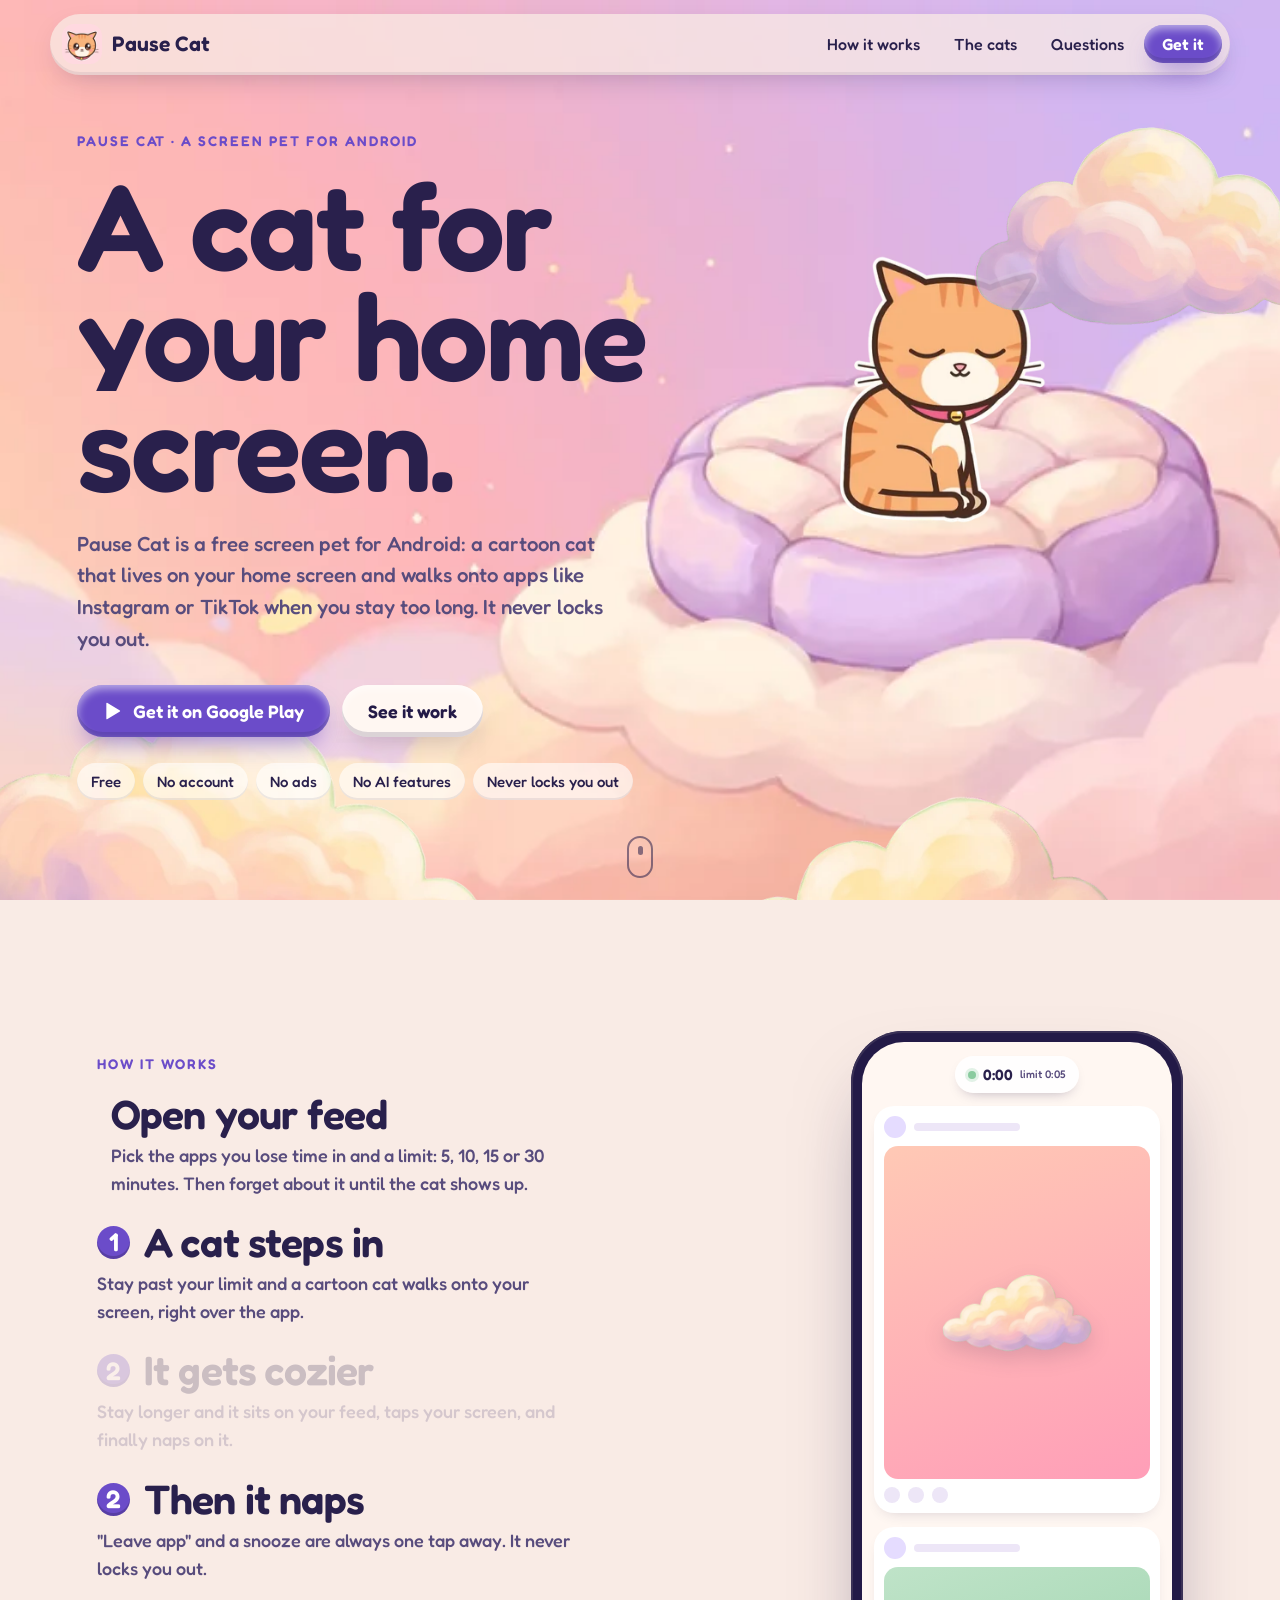
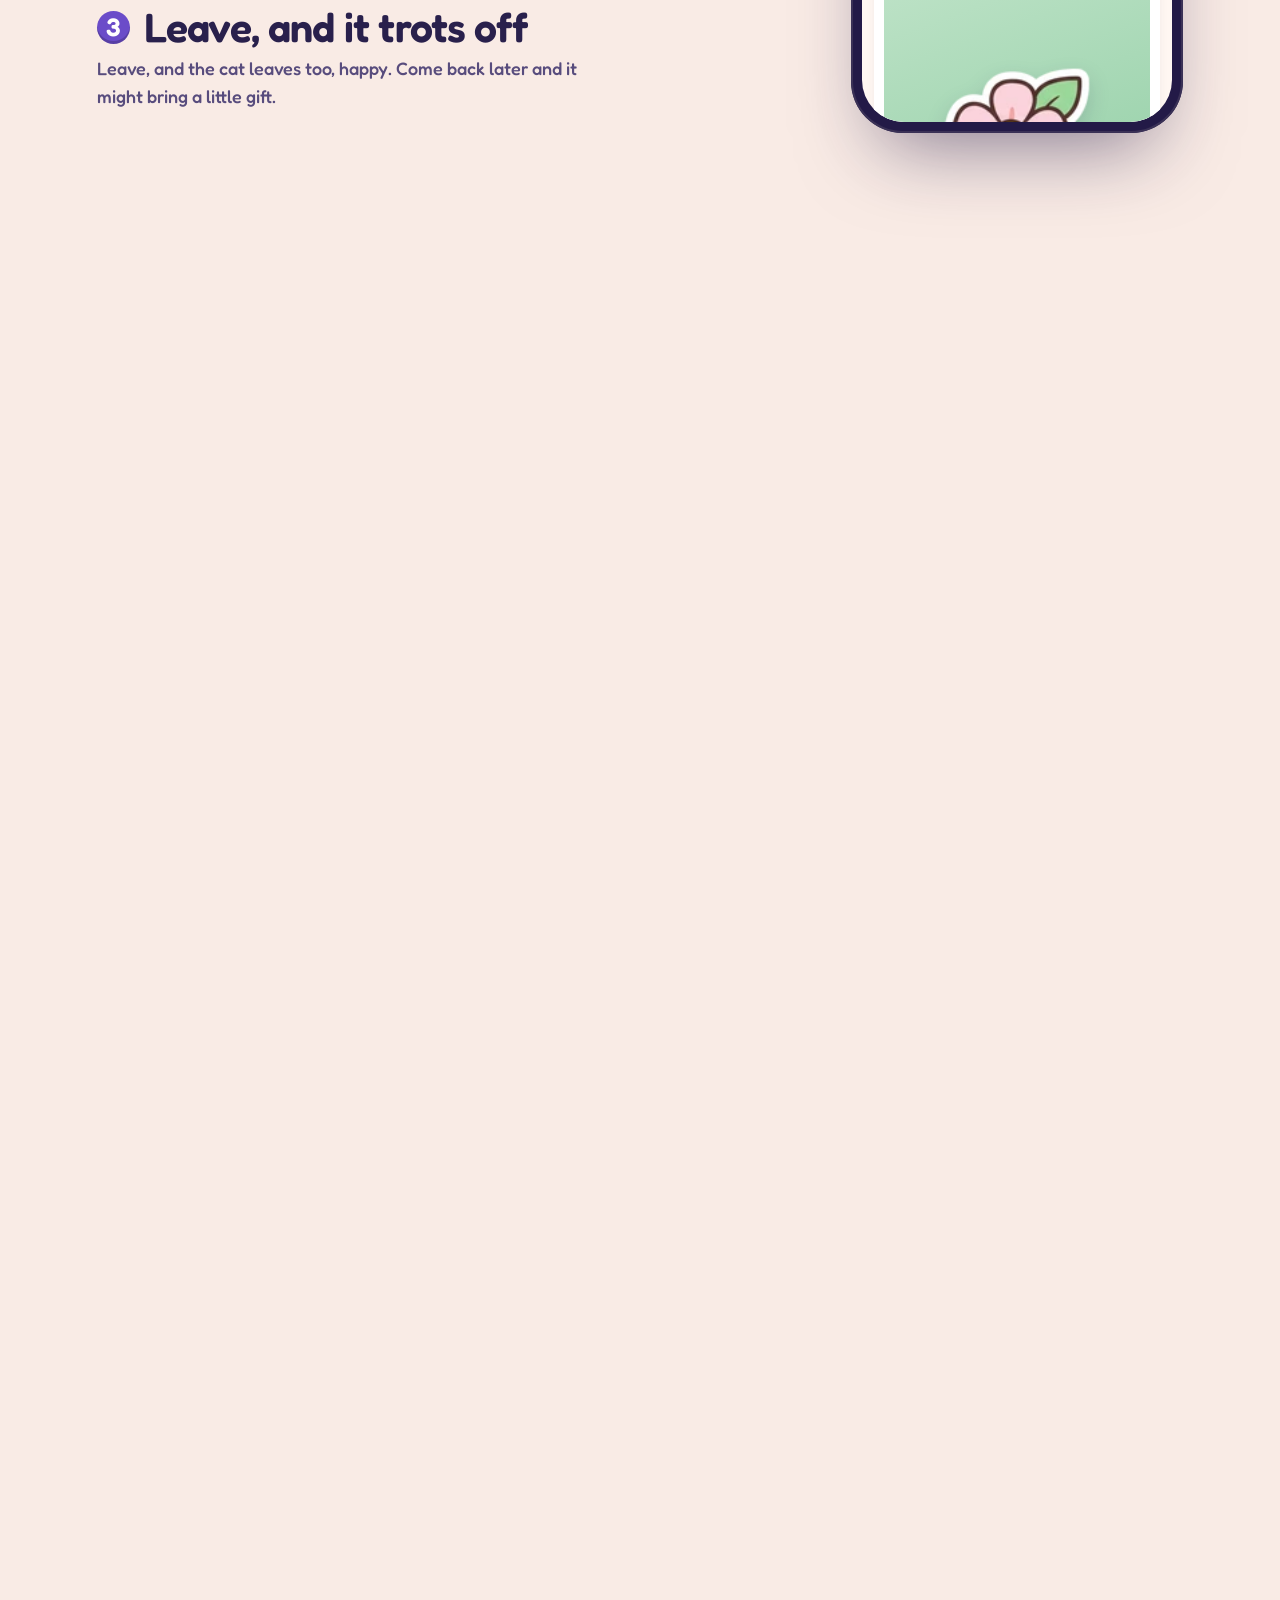
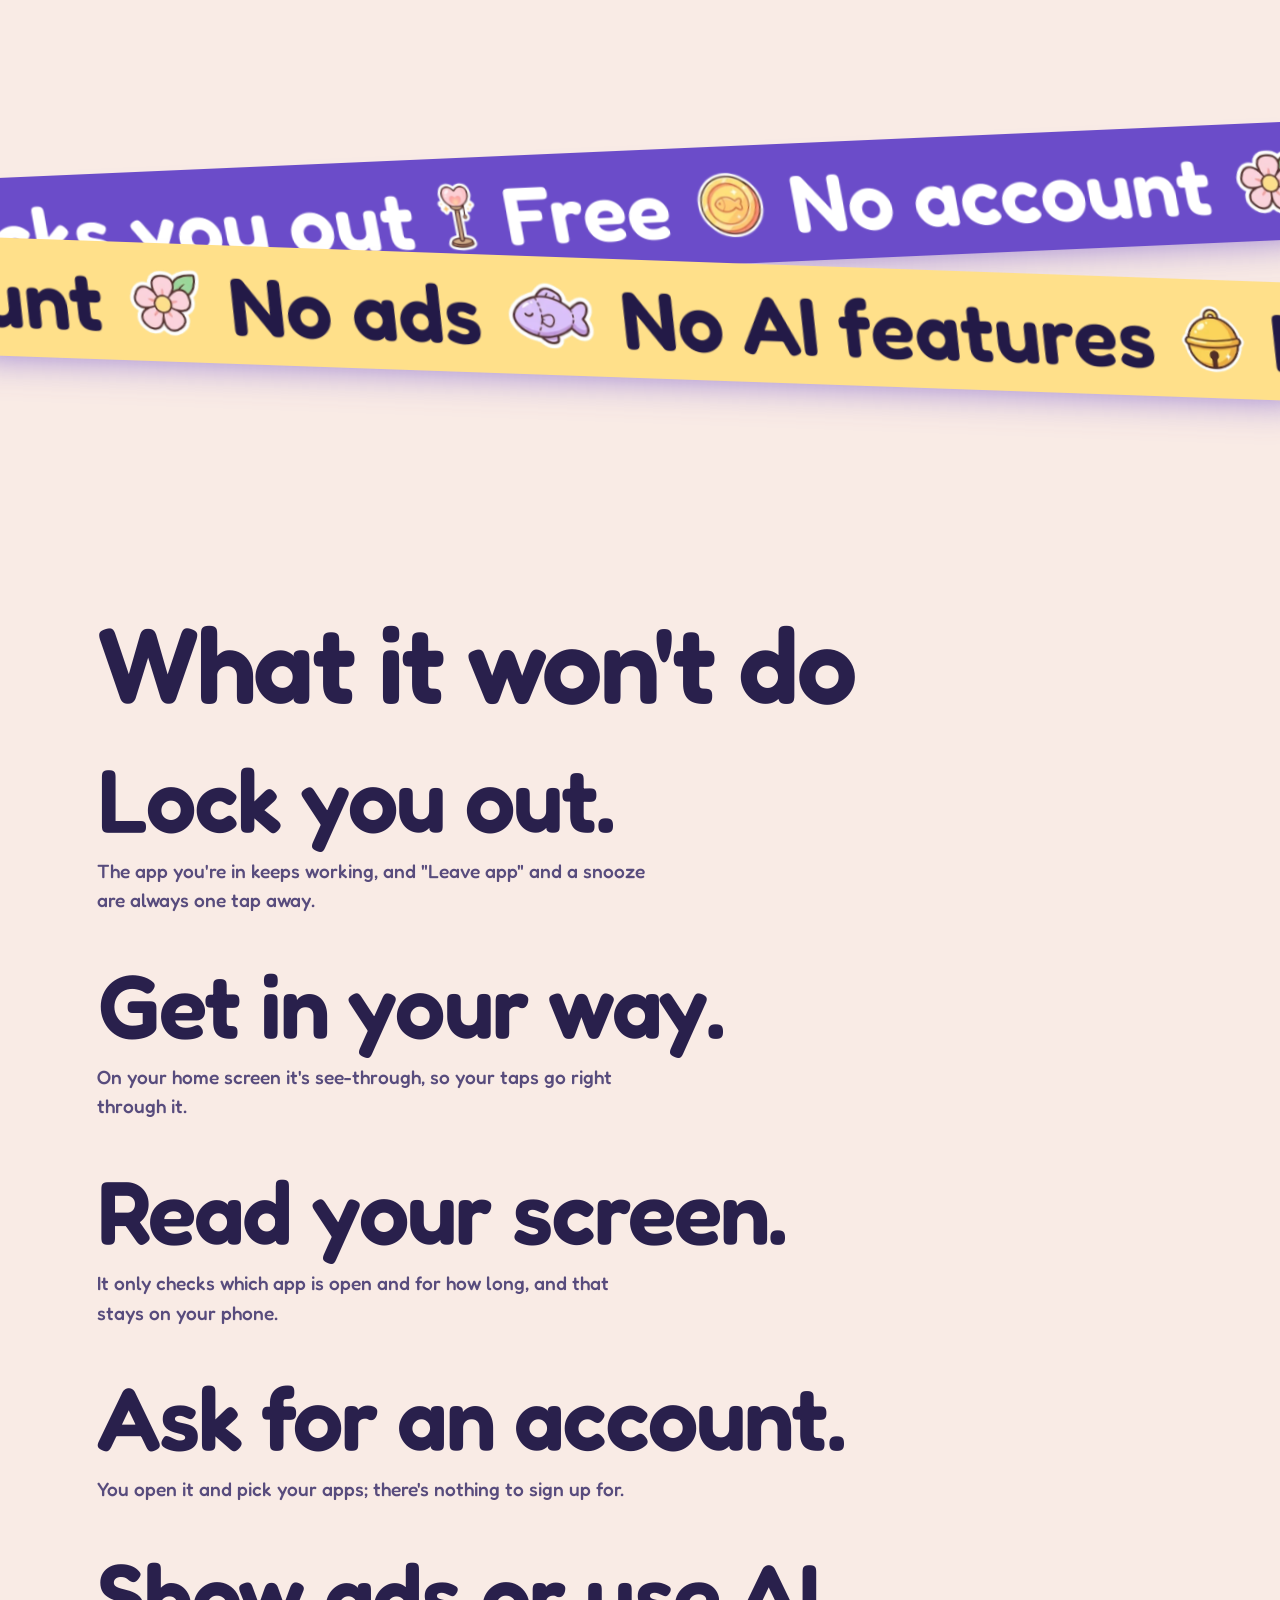
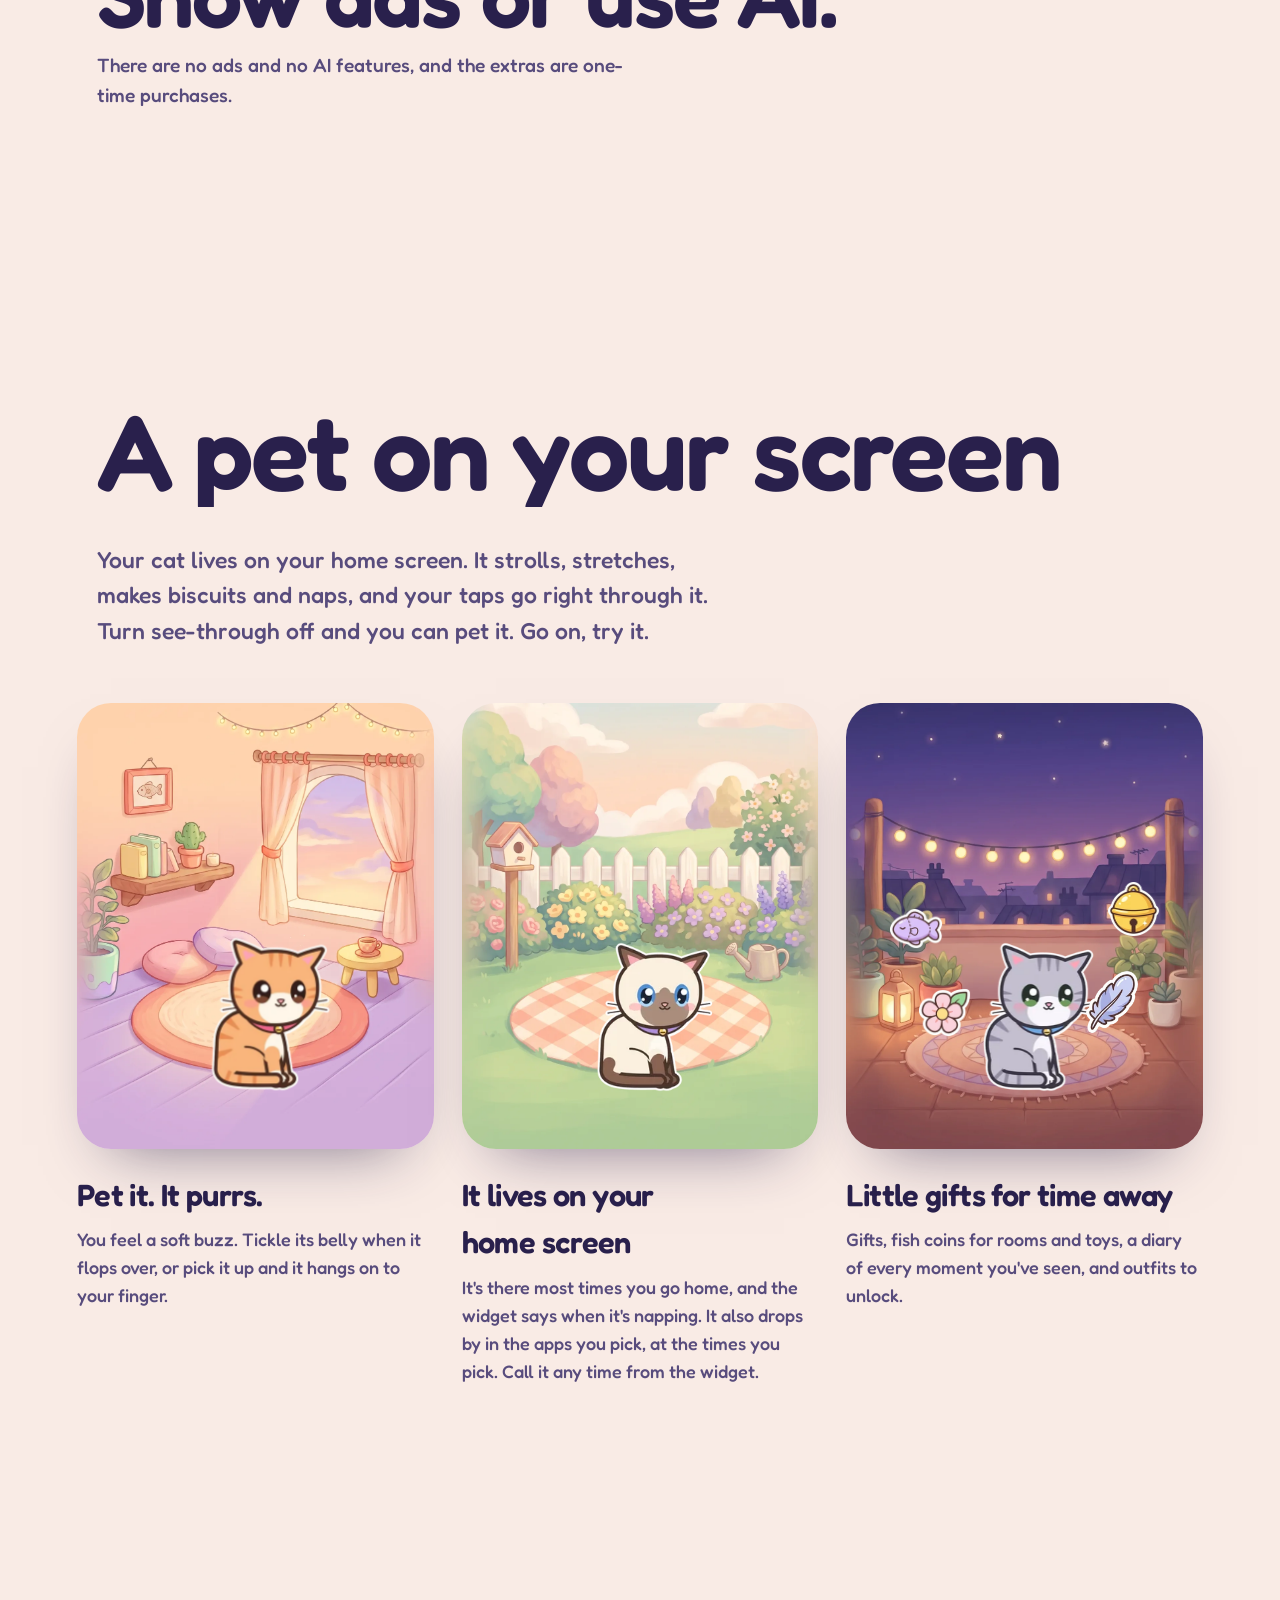
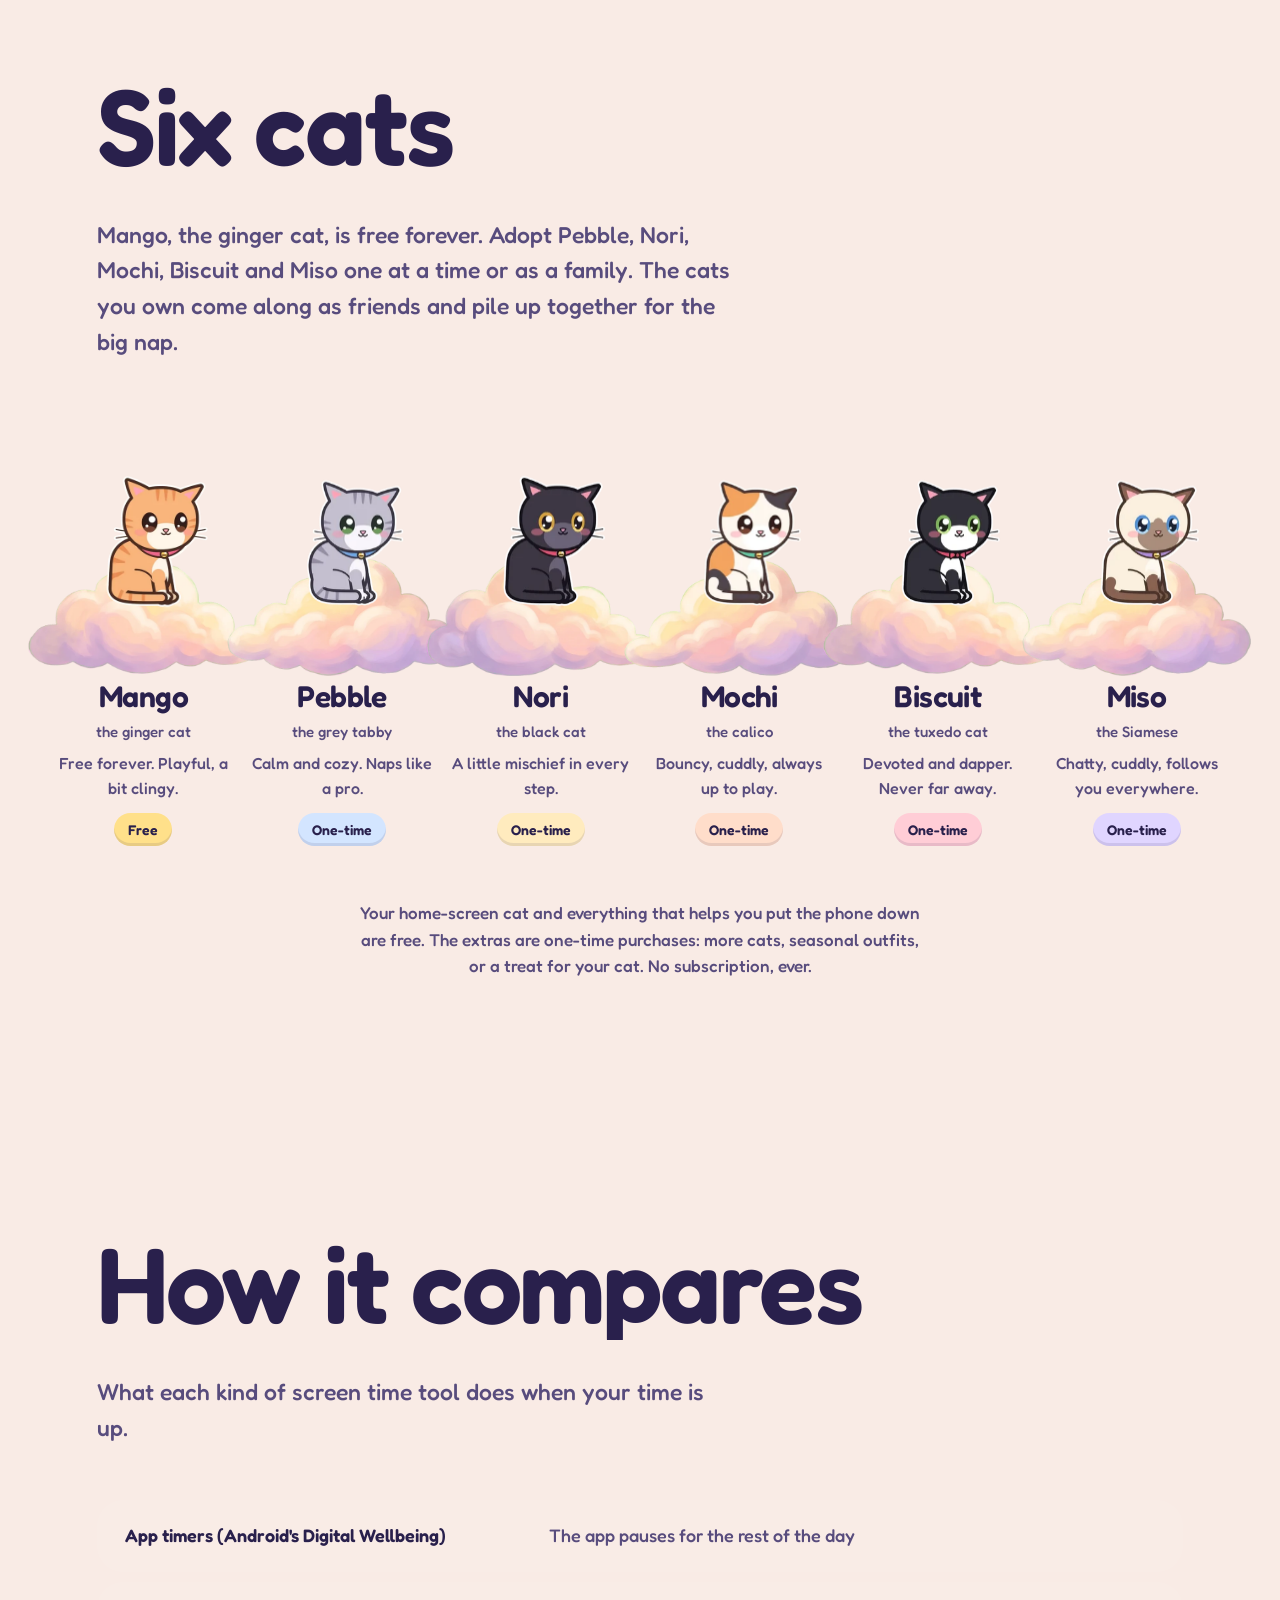
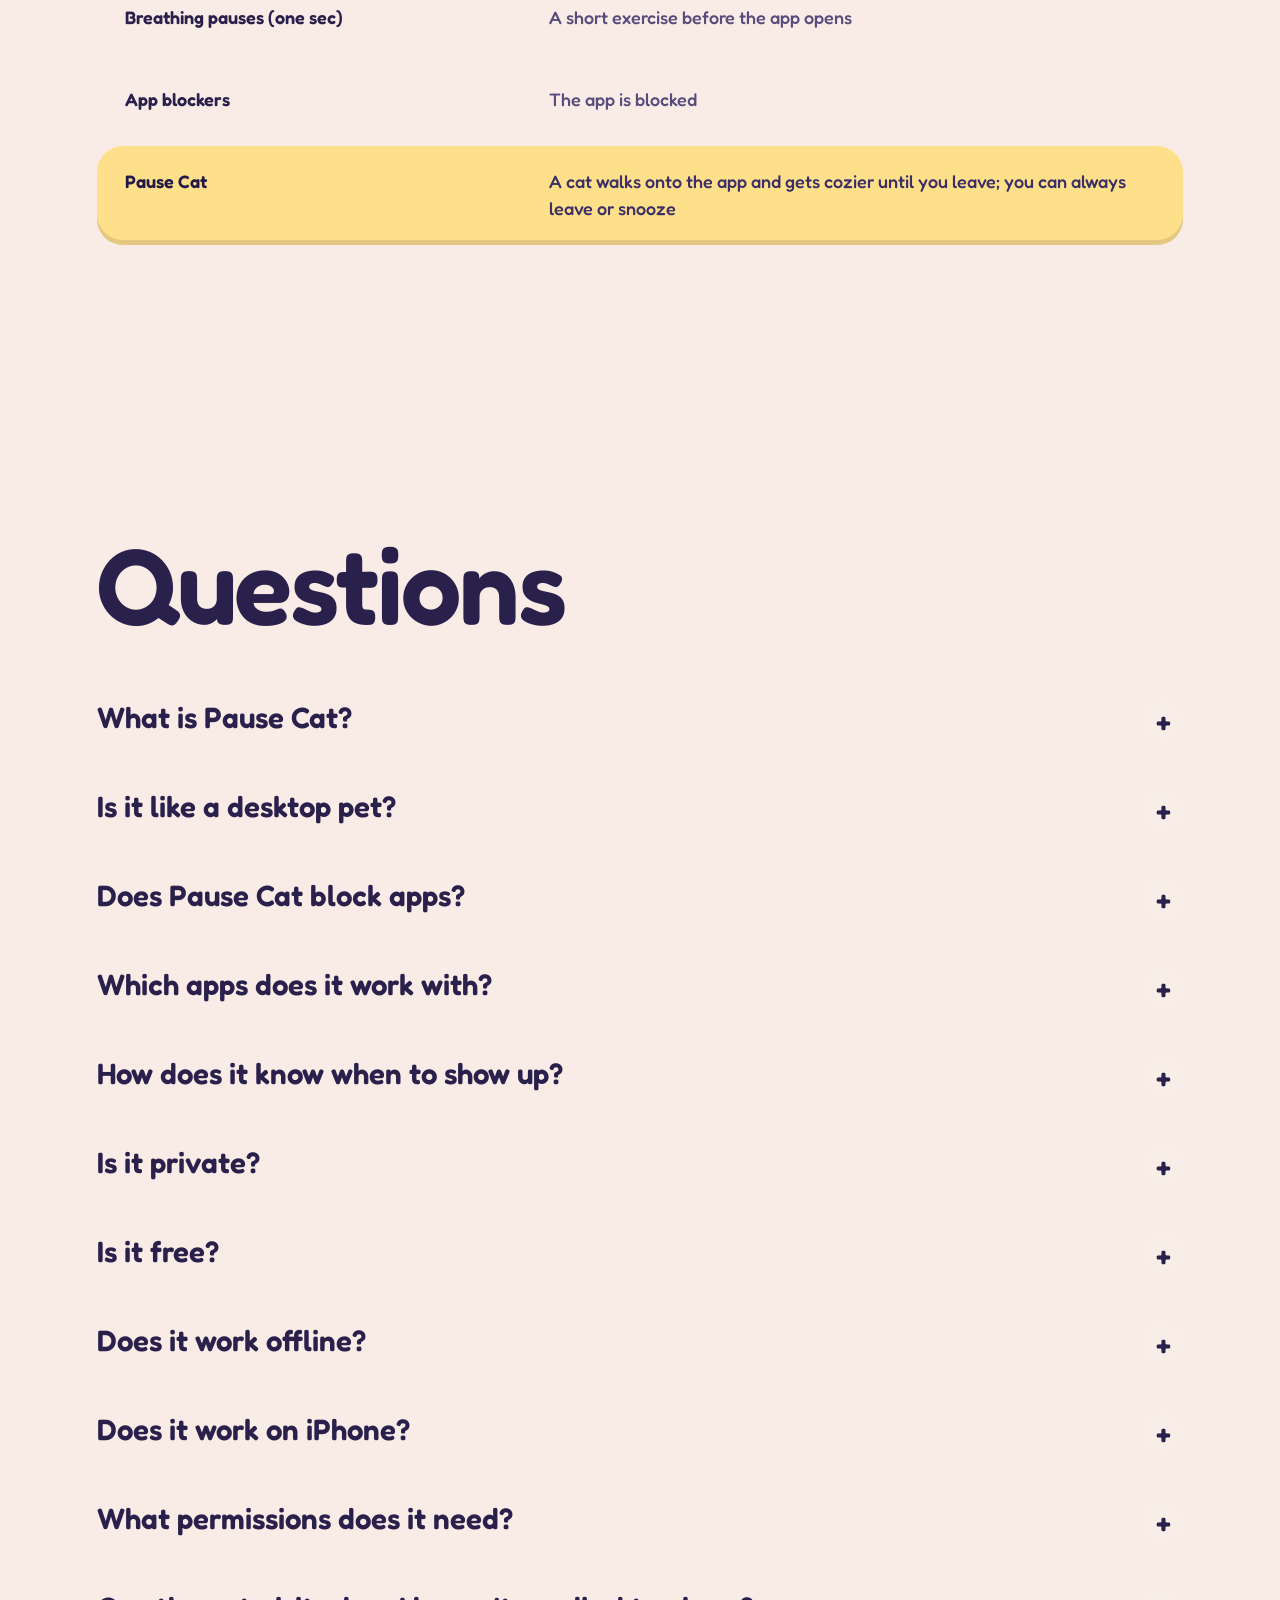
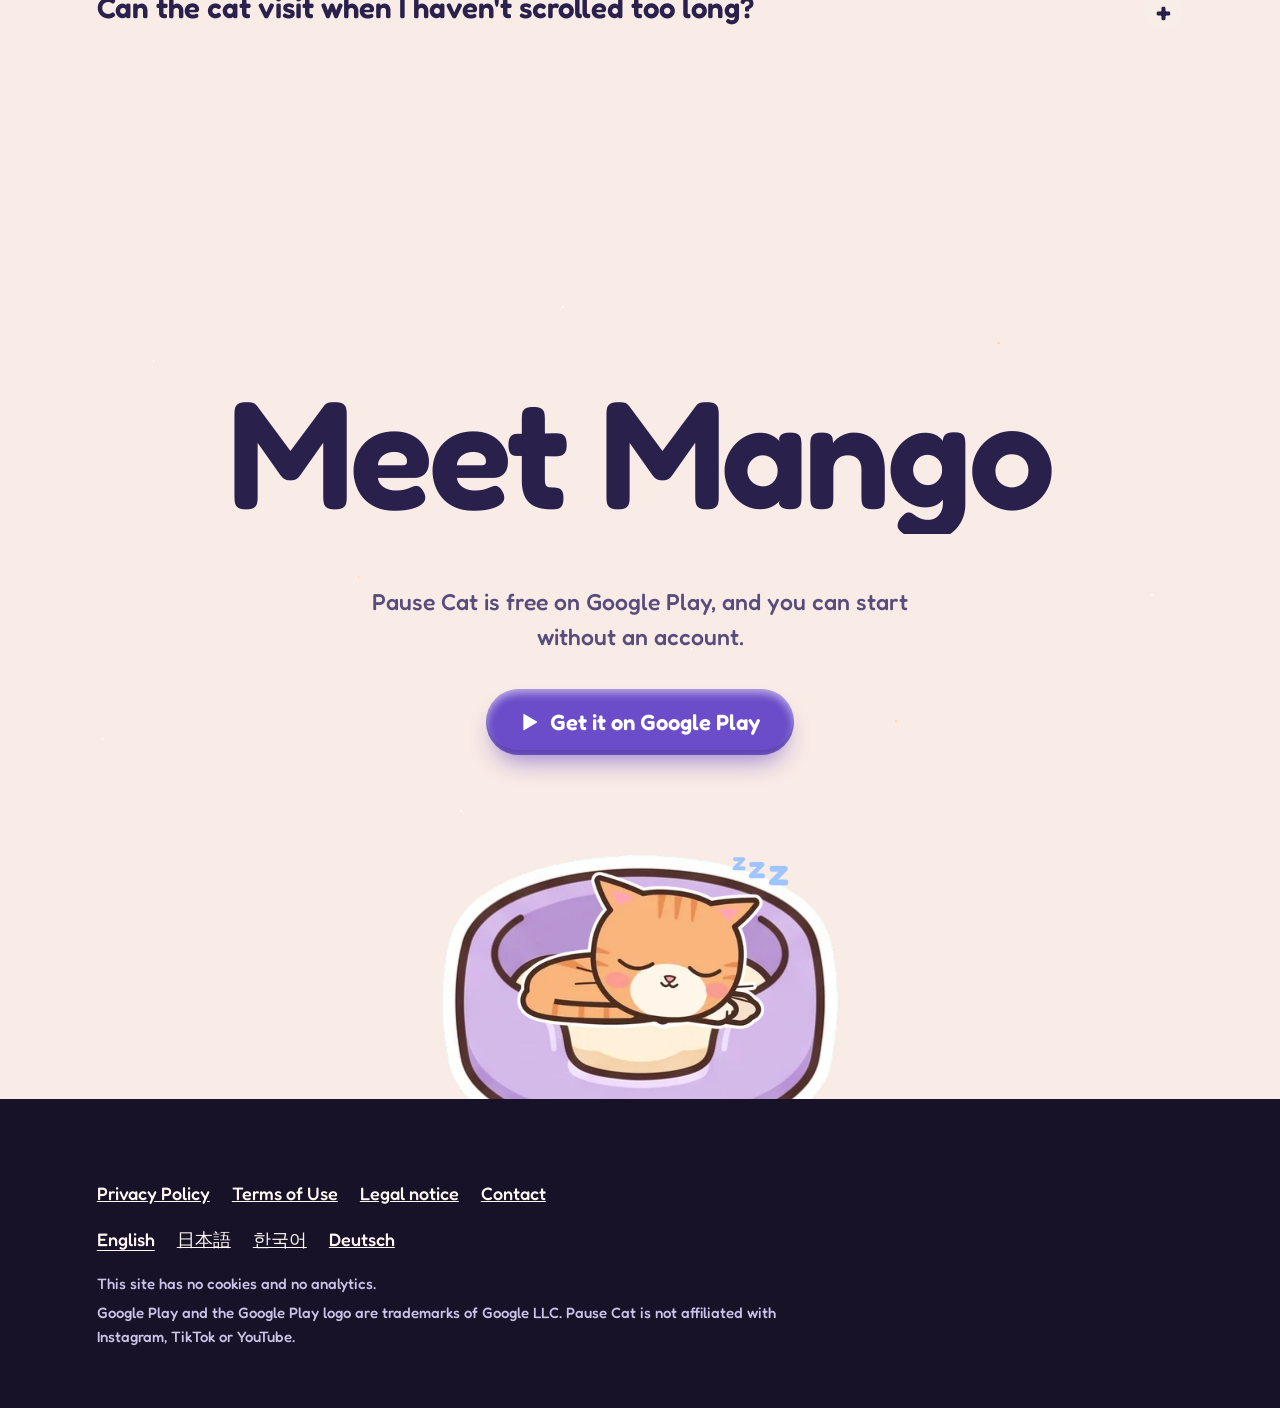
==== commit ad706b65: "Hero cat centred on its cushion; the bed shows the app's sleeping Mango The sitting cat's middle now" ====
--- a/index.html
+++ b/index.html
@@ -41,8 +41,8 @@
   "author": { "@type": "Person", "name": "Snekanth BABU" }
 }
 </script>
-  <script type="module" crossorigin src="./assets/index-BODwnVjR.js"></script>
-  <link rel="stylesheet" crossorigin href="./assets/index-CmShbYC0.css">
+  <script type="module" crossorigin src="./assets/index-BM5lt7on.js"></script>
+  <link rel="stylesheet" crossorigin href="./assets/index-Bv88kOrR.css">
 </head>
 <body>
 <div id="root"><link rel="preload" as="image" href="art/icon-180.png"/><link rel="preload" as="image" href="art/hero_dream.webp"/><link rel="preload" as="image" href="art/sky_cloud_1.webp"/><link rel="preload" as="image" href="art/sky_cloud_3.webp"/><link rel="preload" as="image" href="art/sky_cloud_2.webp"/><link rel="preload" as="image" href="art/gift_flower.webp"/><link rel="preload" as="image" href="art/sky_cloud_4.webp"/><link rel="preload" as="image" href="art/gift_bell.webp"/><link rel="preload" as="image" href="art/gift_feather.webp"/><link rel="preload" as="image" href="art/gift_fish.webp"/><link rel="preload" as="image" href="art/room_loft_day.webp"/><link rel="preload" as="image" href="art/coin.webp"/><link rel="preload" as="image" href="art/lamp_heart.webp"/><div class="loader" aria-hidden="true"><div class="loader-inner"><img src="art/icon-180.png" alt="" width="72" height="72"/><b>Pause Cat</b><span class="loader-num">0</span></div></div><div class="cursor " aria-hidden="true" style="transform:translateX(-100px) translateY(-100px)"><span></span></div><a class="skip" href="#main">Skip to content</a><header class="nav"><a class="brand" href="./"><img src="art/icon-180.png" alt="" width="40" height="40"/>Pause Cat</a><nav aria-label="Main"><a class="hide-sm" href="#how">How it works</a><a class="hide-sm" href="#cats">The cats</a><a class="hide-sm" href="#faq">Questions</a><a class="clay violet small" href="https://play.google.com/store/apps/details?id=com.mindylabs.pausecat">Get it</a></nav></header><main id="main"><section class="hero" data-bg="#FFF1EA" data-quiet="true"><div class="hero-sky"><div class="hero-plate"><img src="art/hero_dream.webp" alt=""/><div class="hero-cat" data-pet="Pet Mango" role="button" tabindex="0" aria-label="Mango. Tap to pet."><span class="cat  "><canvas aria-hidden="true"></canvas></span></div></div><img class="cloud c1" data-depth="1.4" src="art/sky_cloud_1.webp" alt=""/><img class="cloud c2" data-depth="0.6" src="art/sky_cloud_3.webp" alt=""/><img class="cloud c3" data-depth="2" src="art/sky_cloud_2.webp" alt=""/></div><div class="hero-copy"><p class="kicker after">Pause Cat · a screen pet for Android</p><h1>A cat for your home screen.</h1><p class="lede after">Pause Cat is a free screen pet for Android: a cartoon cat that lives on your home screen and walks onto apps like Instagram or TikTok when you stay too long. It never locks you out.</p><div class="ctas after"><a class="clay violet play " href="https://play.google.com/store/apps/details?id=com.mindylabs.pausecat" tabindex="0" style="transform:none"><svg viewBox="0 0 24 24" aria-hidden="true"><path d="M4 2.8v18.4c0 .5.5.8.9.6l15.4-9.2c.4-.3.4-.9 0-1.2L4.9 2.2c-.4-.2-.9.1-.9.6z"></path></svg>Get it on Google Play</a><a class="clay cream" href="#how">See it work</a></div><ul class="pills after" aria-label="At a glance"><li>Free</li><li>No account</li><li>No ads</li><li>No AI features</li><li>Never locks you out</li></ul></div><a class="scroll-hint" href="#how" aria-label="Scroll to how it works"><span></span></a></section><section class="story" id="how" data-bg="#FFF7F2" data-quiet="true"><div class="story-pin"><div class="story-copy"><p class="kicker">How it works</p><ol class="steps"><li class="on"><h3>Open your feed</h3><p>Pick the apps you lose time in and a limit: 5, 10, 15 or 30 minutes. Then forget about it until the cat shows up.</p></li><li class=""><h3><span class="num">1</span>A cat steps in</h3><p>Stay past your limit and a cartoon cat walks onto your screen, right over the app.</p></li><li class=""><h3><span class="num">2</span>It gets cozier</h3><p>Stay longer and it sits on your feed, taps your screen, and finally naps on it.</p></li><li class=""><h3><span class="num">2</span>Then it naps</h3><p>&quot;Leave app&quot; and a snooze are always one tap away. It never locks you out.</p></li><li class=""><h3><span class="num">3</span>Leave, and it trots off</h3><p>Leave, and the cat leaves too, happy. Come back later and it might bring a little gift.</p></li></ol><p class="step-now" aria-hidden="true"><b>Open your feed</b>Pick the apps you lose time in and a limit: 5, 10, 15 or 30 minutes. Then forget about it until the cat shows up.</p></div><div class="phone" aria-hidden="true"><div class="screen beat-0"><div class="feed"><div class="post"><div class="who"><i></i><b></b></div><div class="pic" style="background:linear-gradient(160deg,#FFC9B5,#FF9EB8)"><img src="art/sky_cloud_2.webp" alt=""/></div><div class="acts"><i></i><i></i><i></i></div></div><div class="post"><div class="who"><i></i><b></b></div><div class="pic" style="background:linear-gradient(160deg,#BFE3C8,#8ACB9F)"><img src="art/gift_flower.webp" alt=""/></div><div class="acts"><i></i><i></i><i></i></div></div><div class="post"><div class="who"><i></i><b></b></div><div class="pic" style="background:linear-gradient(160deg,#C9D8FF,#9EB5FF)"><img src="art/sky_cloud_4.webp" alt=""/></div><div class="acts"><i></i><i></i><i></i></div></div><div class="post"><div class="who"><i></i><b></b></div><div class="pic" style="background:linear-gradient(160deg,#FFE08A,#FFC36E)"><img src="art/gift_bell.webp" alt=""/></div><div class="acts"><i></i><i></i><i></i></div></div><div class="post"><div class="who"><i></i><b></b></div><div class="pic" style="background:linear-gradient(160deg,#E5DCFF,#B9A2FF)"><img src="art/gift_feather.webp" alt=""/></div><div class="acts"><i></i><i></i><i></i></div></div><div class="post"><div class="who"><i></i><b></b></div><div class="pic" style="background:linear-gradient(160deg,#FFD9E0,#FFB38A)"><img src="art/gift_fish.webp" alt=""/></div><div class="acts"><i></i><i></i><i></i></div></div><div class="post"><div class="who"><i></i><b></b></div><div class="pic" style="background:linear-gradient(160deg,#FFC9B5,#FF9EB8)"><img src="art/sky_cloud_2.webp" alt=""/></div><div class="acts"><i></i><i></i><i></i></div></div><div class="post"><div class="who"><i></i><b></b></div><div class="pic" style="background:linear-gradient(160deg,#BFE3C8,#8ACB9F)"><img src="art/gift_flower.webp" alt=""/></div><div class="acts"><i></i><i></i><i></i></div></div><div class="post"><div class="who"><i></i><b></b></div><div class="pic" style="background:linear-gradient(160deg,#C9D8FF,#9EB5FF)"><img src="art/sky_cloud_4.webp" alt=""/></div><div class="acts"><i></i><i></i><i></i></div></div><div class="post"><div class="who"><i></i><b></b></div><div class="pic" style="background:linear-gradient(160deg,#FFE08A,#FFC36E)"><img src="art/gift_bell.webp" alt=""/></div><div class="acts"><i></i><i></i><i></i></div></div><div class="post"><div class="who"><i></i><b></b></div><div class="pic" style="background:linear-gradient(160deg,#E5DCFF,#B9A2FF)"><img src="art/gift_feather.webp" alt=""/></div><div class="acts"><i></i><i></i><i></i></div></div><div class="post"><div class="who"><i></i><b></b></div><div class="pic" style="background:linear-gradient(160deg,#FFD9E0,#FFB38A)"><img src="art/gift_fish.webp" alt=""/></div><div class="acts"><i></i><i></i><i></i></div></div></div><div class="home"><img src="art/room_loft_day.webp" alt=""/></div><div class="pill"><span class="dot"></span><span>0:00</span><small>limit 0:05</small></div><div class="spot"><span class="zzz"><i>z</i><i>z</i><i>z</i></span></div><div class="offer"><span class="clay violet">Leave app</span><span class="clay cream">5 more minutes</span></div></div></div></div></section><section class="marquee" aria-label="At a glance" data-bg="#FFF7F2"><div class="marquee-row r0" aria-hidden="false"><div class="marquee-track"><span class="mq">Free<img src="art/coin.webp" alt=""/></span><span class="mq">No account<img src="art/gift_flower.webp" alt=""/></span><span class="mq">No ads<img src="art/gift_fish.webp" alt=""/></span><span class="mq">No AI features<img src="art/gift_bell.webp" alt=""/></span><span class="mq">Never locks you out<img src="art/lamp_heart.webp" alt=""/></span><span class="mq">Free<img src="art/coin.webp" alt=""/></span><span class="mq">No account<img src="art/gift_flower.webp" alt=""/></span><span class="mq">No ads<img src="art/gift_fish.webp" alt=""/></span><span class="mq">No AI features<img src="art/gift_bell.webp" alt=""/></span><span class="mq">Never locks you out<img src="art/lamp_heart.webp" alt=""/></span></div></div><div class="marquee-row r1" aria-hidden="true"><div class="marquee-track"><span class="mq">Free<img src="art/coin.webp" alt=""/></span><span class="mq">No account<img src="art/gift_flower.webp" alt=""/></span><span class="mq">No ads<img src="art/gift_fish.webp" alt=""/></span><span class="mq">No AI features<img src="art/gift_bell.webp" alt=""/></span><span class="mq">Never locks you out<img src="art/lamp_heart.webp" alt=""/></span><span class="mq">Free<img src="art/coin.webp" alt=""/></span><span class="mq">No account<img src="art/gift_flower.webp" alt=""/></span><span class="mq">No ads<img src="art/gift_fish.webp" alt=""/></span><span class="mq">No AI features<img src="art/gift_bell.webp" alt=""/></span><span class="mq">Never locks you out<img src="art/lamp_heart.webp" alt=""/></span></div></div></section><section class="nots-sec" data-bg="#FFE7DA"><div class="wrap"><h2 class="rise">What it won&#x27;t do</h2><ul class="nots"><li><h3><span class="strike-wrap">Lock you out.<span class="strike"></span></span></h3><p>The app you&#x27;re in keeps working, and &quot;Leave app&quot; and a snooze are always one tap away.</p></li><li><h3><span class="strike-wrap">Get in your way.<span class="strike"></span></span></h3><p>On your home screen it&#x27;s see-through, so your taps go right through it.</p></li><li><h3><span class="strike-wrap">Read your screen.<span class="strike"></span></span></h3><p>It only checks which app is open and for how long, and that stays on your phone.</p></li><li><h3><span class="strike-wrap">Ask for an account.<span class="strike"></span></span></h3><p>You open it and pick your apps; there&#x27;s nothing to sign up for.</p></li><li><h3><span class="strike-wrap">Show ads or use AI.<span class="strike"></span></span></h3><p>There are no ads and no AI features, and the extras are one-time purchases.</p></li></ul></div></section><section class="pets" data-bg="#F5EEFF"><div class="wrap"><h2 class="rise">A pet on your screen</h2><p class="intro fade">Your cat lives on your home screen. It strolls, stretches, makes biscuits and naps, and your taps go right through it. Turn see-through off and you can pet it. Go on, try it.</p></div><ul class="rooms"><li class="room fade"><div class="room-art"><img src="art/room_loft_day.webp" alt="" loading="lazy"/><div class="petcat on-rug" data-pet="Pet Mango" role="button" tabindex="0" aria-label="Mango. Tap to pet, drag to pick up." draggable="false" style="-webkit-touch-callout:none;-webkit-user-select:none;user-select:none;touch-action:none"><span class="cat  "><canvas aria-hidden="true"></canvas></span></div></div><h3>Pet it. It purrs.</h3><p>You feel a soft buzz. Tickle its belly when it flops over, or pick it up and it hangs on to your finger.</p></li><li class="room fade"><div class="room-art"><img src="art/room_garden_day.webp" alt="" loading="lazy"/><div class="petcat on-rug" data-pet="Pet Miso" role="button" tabindex="0" aria-label="Miso. Tap to pet, drag to pick up." draggable="false" style="-webkit-touch-callout:none;-webkit-user-select:none;user-select:none;touch-action:none"><span class="cat  "><canvas aria-hidden="true"></canvas></span></div></div><h3>It lives on your home screen</h3><p>It&#x27;s there most times you go home, and the widget says when it&#x27;s napping. It also drops by in the apps you pick, at the times you pick. Call it any time from the widget.</p></li><li class="room fade"><div class="room-art"><img src="art/room_rooftop_night.webp" alt="" loading="lazy"/><div class="petcat on-rug" data-pet="Pet Pebble" role="button" tabindex="0" aria-label="Pebble. Tap to pet, drag to pick up." draggable="false" style="-webkit-touch-callout:none;-webkit-user-select:none;user-select:none;touch-action:none"><span class="cat  "><canvas aria-hidden="true"></canvas></span></div><img class="float g0" src="art/gift_fish.webp" alt=""/><img class="float g1" src="art/gift_bell.webp" alt=""/><img class="float g2" src="art/gift_flower.webp" alt=""/><img class="float g3" src="art/gift_feather.webp" alt=""/></div><h3>Little gifts for time away</h3><p>Gifts, fish coins for rooms and toys, a diary of every moment you&#x27;ve seen, and outfits to unlock.</p></li></ul></section><section class="cats-sec" id="cats" data-bg="#E9DCFF" data-quiet="true"><div class="wrap"><h2 class="rise">Six cats</h2><p class="intro fade">Mango, the ginger cat, is free forever. Adopt Pebble, Nori, Mochi, Biscuit and Miso one at a time or as a family. The cats you own come along as friends and pile up together for the big nap.</p></div><ul class="lineup"><li style="--accent:#FF9EB8;--i:0" class="fade"><div class="perch"><img class="perch-cloud" src="art/sky_cloud_1.webp" alt="" loading="lazy"/><div class="petcat " data-pet="Pet Mango" role="button" tabindex="0" aria-label="Mango. Tap to pet, drag to pick up." draggable="false" style="-webkit-touch-callout:none;-webkit-user-select:none;user-select:none;touch-action:none"><span class="cat  "><canvas aria-hidden="true"></canvas></span></div></div><h3>Mango<!-- --> <small>the ginger cat</small></h3><p>Free forever. Playful, a bit clingy.</p><span class="tag free">Free</span></li><li style="--accent:#9EC5FF;--i:1" class="fade"><div class="perch"><img class="perch-cloud" src="art/sky_cloud_2.webp" alt="" loading="lazy"/><div class="petcat " data-pet="Pet Pebble" role="button" tabindex="0" aria-label="Pebble. Tap to pet, drag to pick up." draggable="false" style="-webkit-touch-callout:none;-webkit-user-select:none;user-select:none;touch-action:none"><span class="cat  "><canvas aria-hidden="true"></canvas></span></div></div><h3>Pebble<!-- --> <small>the grey tabby</small></h3><p>Calm and cozy. Naps like a pro.</p><span class="tag ">One-time</span></li><li style="--accent:#FFD36E;--i:2" class="fade"><div class="perch"><img class="perch-cloud" src="art/sky_cloud_3.webp" alt="" loading="lazy"/><div class="petcat " data-pet="Pet Nori" role="button" tabindex="0" aria-label="Nori. Tap to pet, drag to pick up." draggable="false" style="-webkit-touch-callout:none;-webkit-user-select:none;user-select:none;touch-action:none"><span class="cat  "><canvas aria-hidden="true"></canvas></span></div></div><h3>Nori<!-- --> <small>the black cat</small></h3><p>A little mischief in every step.</p><span class="tag ">One-time</span></li><li style="--accent:#FFB38A;--i:3" class="fade"><div class="perch"><img class="perch-cloud" src="art/sky_cloud_4.webp" alt="" loading="lazy"/><div class="petcat " data-pet="Pet Mochi" role="button" tabindex="0" aria-label="Mochi. Tap to pet, drag to pick up." draggable="false" style="-webkit-touch-callout:none;-webkit-user-select:none;user-select:none;touch-action:none"><span class="cat  "><canvas aria-hidden="true"></canvas></span></div></div><h3>Mochi<!-- --> <small>the calico</small></h3><p>Bouncy, cuddly, always up to play.</p><span class="tag ">One-time</span></li><li style="--accent:#FF8FA3;--i:4" class="fade"><div class="perch"><img class="perch-cloud" src="art/sky_cloud_1.webp" alt="" loading="lazy"/><div class="petcat " data-pet="Pet Biscuit" role="button" tabindex="0" aria-label="Biscuit. Tap to pet, drag to pick up." draggable="false" style="-webkit-touch-callout:none;-webkit-user-select:none;user-select:none;touch-action:none"><span class="cat  "><canvas aria-hidden="true"></canvas></span></div></div><h3>Biscuit<!-- --> <small>the tuxedo cat</small></h3><p>Devoted and dapper. Never far away.</p><span class="tag ">One-time</span></li><li style="--accent:#B9A2FF;--i:5" class="fade"><div class="perch"><img class="perch-cloud" src="art/sky_cloud_2.webp" alt="" loading="lazy"/><div class="petcat " data-pet="Pet Miso" role="button" tabindex="0" aria-label="Miso. Tap to pet, drag to pick up." draggable="false" style="-webkit-touch-callout:none;-webkit-user-select:none;user-select:none;touch-action:none"><span class="cat  "><canvas aria-hidden="true"></canvas></span></div></div><h3>Miso<!-- --> <small>the Siamese</small></h3><p>Chatty, cuddly, follows you everywhere.</p><span class="tag ">One-time</span></li></ul><p class="wrap small-print fade">Your home-screen cat and everything that helps you put the phone down are free. The extras are one-time purchases: more cats, seasonal outfits, or a treat for your cat. No subscription, ever.</p></section><section class="compare" data-bg="#3A2A6B" data-ink="#FFF7F2" data-soft="#D9CFF5"><div class="wrap"><h2 class="rise">How it compares</h2><p class="intro fade">What each kind of screen time tool does when your time is up.</p><dl class="rows"><div class="row fade "><dt>App timers (Android&#x27;s Digital Wellbeing)</dt><dd>The app pauses for the rest of the day</dd></div><div class="row fade "><dt>Breathing pauses (one sec)</dt><dd>A short exercise before the app opens</dd></div><div class="row fade "><dt>App blockers</dt><dd>The app is blocked</dd></div><div class="row fade us"><dt>Pause Cat</dt><dd>A cat walks onto the app and gets cozier until you leave; you can always leave or snooze</dd></div></dl></div></section><section class="faq" id="faq" data-bg="#2A1F4F" data-ink="#FFF7F2" data-soft="#D9CFF5"><div class="wrap"><h2 class="rise">Questions</h2><details class="fade"><summary>What is Pause Cat?</summary><p>Pause Cat is a free screen pet for Android: a cartoon cat that lives on your home screen and walks onto apps like Instagram or TikTok when you stay too long. It never locks you out.</p></details><details class="fade"><summary>Is it like a desktop pet?</summary><p>Yes, a virtual pet for your phone: a cartoon cat that lives on your home screen and walks over other apps. On your home screen it&#x27;s see-through, so your taps go right through it.</p></details><details class="fade"><summary>Does Pause Cat block apps?</summary><p>Pause Cat never locks you out: the cat gets in the way, playfully, and leaves when you leave, with &quot;Leave app&quot; and a snooze always one tap away.</p></details><details class="fade"><summary>Which apps does it work with?</summary><p>Any app you pick: Instagram, TikTok, YouTube, Reddit, games, news.</p></details><details class="fade"><summary>How does it know when to show up?</summary><p>With Android&#x27;s usage access it checks which app is open, about once a second, only while the screen is on. It never sees what&#x27;s on the screen.</p></details><details class="fade"><summary>Is it private?</summary><p>No account, no ads, no AI features. Which apps you use, and for how long, stays on your phone. Purchases go through Google Play, whose billing library may send Google its own diagnostics. See the <a href="privacy/">privacy policy</a>.</p></details><details class="fade"><summary>Is it free?</summary><p>Yes: the home-screen cat, watching your apps, every visit, gifts, the diary and Mango are free. More cats, outfits and treats are one-time purchases. No subscription.</p></details><details class="fade"><summary>Does it work offline?</summary><p>Yes. Your cat and your limits work without the internet; only purchases need Google Play.</p></details><details class="fade"><summary>Does it work on iPhone?</summary><p>Pause Cat is Android only for now.</p></details><details class="fade"><summary>What permissions does it need?</summary><p>Usage access (to know which app is open), display over other apps (to draw the cat), and notifications (for the small on-duty notification Android requires). The app explains each one before Android asks.</p></details><details class="fade"><summary>Can the cat visit when I haven&#x27;t scrolled too long?</summary><p>Yes, if you want: it can drop by to say hi in the places and at the times you pick, or never.</p></details></div></section><section class="night" data-bg="#171228" data-ink="#FFF7F2" data-soft="#CBC2E6" data-quiet="true"><div class="stars" aria-hidden="true"></div><div class="wrap night-copy"><h2 class="rise">Meet Mango</h2><p class="fade">Pause Cat is free on Google Play, and you can start without an account.</p><div class="fade"><a class="clay violet play big" href="https://play.google.com/store/apps/details?id=com.mindylabs.pausecat" tabindex="0" style="transform:none"><svg viewBox="0 0 24 24" aria-hidden="true"><path d="M4 2.8v18.4c0 .5.5.8.9.6l15.4-9.2c.4-.3.4-.9 0-1.2L4.9 2.2c-.4-.2-.9.1-.9.6z"></path></svg>Get it on Google Play</a></div></div><div class="bed" aria-hidden="true"><img class="bed-back" src="art/prop_bed.webp" alt="" loading="lazy"/><div class="bed-cat"><span class="cat  "><canvas aria-hidden="true"></canvas></span></div><img class="bed-front" src="art/prop_bed.webp" alt="" loading="lazy"/><span class="zzz on"><i>z</i><i>z</i><i>z</i></span></div></section></main><footer class="foot"><div class="wrap"><div class="links"><a href="privacy/">Privacy Policy</a><a href="terms/">Terms of Use</a><a href="impressum/">Legal notice</a><a href="mailto:theluckydude777@gmail.com">Contact</a></div><nav class="links" aria-label="Languages"><a href="./" hrefLang="en" lang="en" aria-current="page">English</a><a href="ja.html" hrefLang="ja" lang="ja">日本語</a><a href="ko.html" hrefLang="ko" lang="ko">한국어</a><a href="de.html" hrefLang="de" lang="de">Deutsch</a></nav><p>This site has no cookies and no analytics.</p><p>Google Play and the Google Play logo are trademarks of Google LLC. Pause Cat is not affiliated with Instagram, TikTok or YouTube.</p></div></footer><div class="sitecat away quiet"><div class="sitecat-pill" aria-live="polite"><span class="dot"></span><span>0:00 on this page</span></div><div class="sitecat-spot"><div class="sitecat-drag" data-pet="Pet Nori" role="button" tabindex="-1" aria-label="Nori, this website&#x27;s cat. Tap to pet."><span class="cat  "><canvas aria-hidden="true"></canvas></span><span class="zzz"><i>z</i><i>z</i><i>z</i></span></div></div></div></div>
--- a/assets/index-Bv88kOrR.css
+++ b/assets/index-Bv88kOrR.css
@@ -0,0 +1 @@
+@font-face{font-family:Fredoka;font-weight:500;font-display:swap;src:url(../fonts/fredoka-latin-500-normal.woff2)format("woff2")}@font-face{font-family:Fredoka;font-weight:600;font-display:swap;src:url(../fonts/fredoka-latin-600-normal.woff2)format("woff2")}:root{--bg:#fff1ea;--ink:#231a47;--soft:#55497a;--violet:#6b4cc9;--peach:#ffdccb;--butter:#ffe08a;--lilac:#e5dcff;--cream:#fff7f2;--rose:#ff9eb8;--font:"Fredoka", ui-rounded, system-ui, sans-serif;interpolate-size:allow-keywords}:root:lang(ja){--font:"Fredoka", "Hiragino Maru Gothic ProN", "BIZ UDPGothic", "Yu Gothic UI", Meiryo, system-ui, sans-serif}:root:lang(ko){--font:"Fredoka", "Apple SD Gothic Neo", "Malgun Gothic", system-ui, sans-serif;word-break:keep-all}:lang(de) :is(h1,h2,h3){-webkit-hyphens:auto;hyphens:auto}:root:is(:lang(ja),:lang(ko)) :is(h1,h2){line-height:1.12}*,:before,:after{box-sizing:border-box}html{-webkit-text-size-adjust:100%}html.lenis,html.lenis body{height:auto}.lenis.lenis-stopped{overflow:clip}body{background:var(--bg);color:var(--ink);font:500 18px/1.55 var(--font);-webkit-font-smoothing:antialiased;margin:0;overflow-x:clip}img{max-width:100%;display:block}a{color:inherit}::selection{background:var(--butter);color:#231a47}:focus-visible{outline:3px solid var(--violet);outline-offset:3px;border-radius:12px}h1,h2,h3{letter-spacing:-.02em;text-wrap:balance;margin:0;font-weight:600}h2{margin-bottom:.32em;font-size:clamp(48px,8.4vw,132px);line-height:.95}.line{padding-bottom:.06em}.wrap{max-width:1240px;margin:0 auto;padding:0 6vw}.intro{color:var(--soft);max-width:640px;margin:0 0 6vh;font-size:clamp(19px,1.8vw,24px)}.kicker{letter-spacing:.14em;text-transform:uppercase;color:var(--violet);margin:0 0 18px;font-size:14px;font-weight:600}.skip{z-index:100;background:var(--cream);border-radius:12px;padding:10px 16px;position:absolute;top:8px;left:-999px}.skip:focus{left:8px}.clay{--c:var(--cream);--c-ink:#231a47;--c-glow:#231a4738;background:var(--c);color:var(--c-ink);font:600 18px/1 var(--font);cursor:pointer;white-space:nowrap;box-shadow:inset 0 -5px 0 #231a4729, inset 0 4px 8px #ffffff8c, 0 14px 26px -10px var(--c-glow);border:0;border-radius:999px;align-items:center;gap:10px;padding:16px 26px;text-decoration:none;transition:filter .2s,box-shadow .2s;display:inline-flex}.clay:hover{filter:brightness(1.05)saturate(1.05)}.clay:active{box-shadow:inset 0 -2px 0 #231a4729, inset 0 3px 8px #fff6, 0 6px 14px -8px var(--c-glow)}.clay.violet{--c:var(--violet);--c-ink:#fff;--c-glow:#6b4cc9b3}.clay.cream{--c:var(--cream)}.clay.small{padding:11px 18px;font-size:16px}.clay.big{padding:22px clamp(20px,6vw,34px);font-size:clamp(17px,5vw,22px)}.clay svg{fill:currentColor;width:20px;height:20px}.loader{z-index:200;background:var(--violet);color:var(--cream);clip-path:inset(0);place-items:center;display:grid;position:fixed;inset:0}.loader-inner{justify-items:center;gap:14px;display:grid}.loader-inner img{border-radius:22px;animation:1.4s ease-in-out infinite bob}.loader-inner b{letter-spacing:-.01em;font-size:32px;font-weight:600}.loader-num{opacity:.25;font-variant-numeric:tabular-nums;font-size:clamp(80px,16vw,220px);font-weight:600;line-height:1;position:fixed;bottom:3vh;right:5vw}.nav{z-index:60;background:color-mix(in srgb, var(--bg) 74%, transparent);-webkit-backdrop-filter:blur(14px)saturate(1.4);width:min(1180px,100% - 24px);color:var(--ink);border-radius:999px;justify-content:space-between;align-items:center;padding:8px 8px 8px 12px;display:flex;position:fixed;top:14px;left:50%;translate:-50%;box-shadow:inset 0 -3px #231a4714,0 10px 30px -14px #231a4759}.brand{align-items:center;gap:10px;font-size:21px;font-weight:600;text-decoration:none;display:flex}.brand img{border-radius:12px}.nav nav{align-items:center;gap:6px;display:flex}.nav nav>a:not(.clay){border-radius:999px;padding:10px 14px;font-size:16px;text-decoration:none}.nav nav>a:not(.clay):hover{background:#6b4cc91a}.hero{align-items:center;min-height:100svh;padding:110px 6vw 80px;display:flex;position:relative;overflow:hidden}.hero-sky{transform-origin:70% 60%;position:absolute;inset:0}.hero-plate{aspect-ratio:1200/509;width:max(100vw,235.8svh);position:absolute;top:50%;left:68vw;translate:-74.5% -50%}.hero-plate>img{width:100%;height:100%}.hero-cat{width:0;height:0;scale:var(--k,1);cursor:pointer;position:absolute;top:58%;left:76.6%}.cloud{pointer-events:none;position:absolute}.c1{width:min(46vw,640px);bottom:-10vh;left:-8vw}.c2{opacity:.9;width:min(30vw,420px);top:14vh;right:-6vw}.c3{width:min(40vw,560px);bottom:-18vh;left:52vw}.hero-copy{z-index:2;pointer-events:none;max-width:660px;position:relative}.hero-copy a,.hero-copy li{pointer-events:auto}.hero h1{margin-bottom:26px;font-size:clamp(64px,9.6vw,168px);line-height:.9}.lede{color:var(--soft);max-width:560px;margin:0 0 30px;font-size:clamp(18px,1.6vw,22px)}.ctas{flex-wrap:wrap;gap:12px;margin-bottom:26px;display:flex}.pills{flex-wrap:wrap;gap:8px;margin:0;padding:0;list-style:none;display:flex}.pills li{background:#fff9;border-radius:999px;padding:7px 14px;font-size:15px;box-shadow:inset 0 -2px #231a4714}.scroll-hint{z-index:2;border:2.5px solid var(--ink);opacity:.55;border-radius:99px;width:26px;height:42px;position:absolute;bottom:22px;left:50%;translate:-50%}.scroll-hint span{background:var(--ink);border-radius:9px;width:5px;height:9px;margin-left:-2.5px;animation:1.6s ease-in-out infinite wheel;position:absolute;top:8px;left:50%}.cat{width:0;height:0;position:absolute;top:0;left:0}.cat canvas{display:block;position:absolute}.cat.flip,.flip>.cat{transform:scaleX(-1)}.fx-heart{z-index:300;pointer-events:none;position:fixed;translate:-50% -50%}.zzz{color:#9ec5ff;opacity:0;pointer-events:none;gap:2px;font-weight:600;transition:opacity .4s;display:flex;position:absolute;top:-70px;left:6px}.zzz i{font-style:normal;animation:2.4s ease-in-out infinite zz}.zzz i:nth-child(2){font-size:1.25em;animation-delay:.5s}.zzz i:nth-child(3){font-size:1.5em;animation-delay:1s}.story{height:440vh;position:relative}.story-pin{grid-template-columns:1fr auto;align-items:center;gap:6vw;max-width:1240px;height:100svh;margin:0 auto;padding:96px 6vw 32px;display:grid;position:sticky;top:0}.steps{gap:2.6vh;margin:0;padding:0;list-style:none;display:grid}.steps li{opacity:.22;transition:opacity .5s,translate .5s cubic-bezier(.2,.9,.3,1.2)}.steps li.past{opacity:.4}.steps li.on{opacity:1;translate:14px}.steps h3{align-items:center;gap:14px;font-size:clamp(28px,3.2vw,46px);line-height:1.05;display:flex}.steps p{color:var(--soft);max-width:480px;margin:6px 0 0}.num{background:var(--violet);color:#fff;border-radius:50%;flex:none;place-items:center;width:1.3em;height:1.3em;margin-right:10px;font-size:.62em;display:inline-grid;box-shadow:inset 0 -3px #0000002e}.steps .num{margin-right:0}.step-now{display:none}.phone{aspect-ratio:9/19;background:#231a47;border-radius:52px;height:min(78svh,720px);padding:11px;box-shadow:inset 0 0 0 2px #3a3156,0 40px 80px -30px #231a478c}.screen{background:var(--cream);isolation:isolate;border-radius:42px;height:100%;position:relative;overflow:hidden}.feed{flex-direction:column;gap:14px;padding:64px 12px 12px;display:flex}.post{background:#fff;border-radius:20px;padding:10px;box-shadow:0 6px 16px -10px #231a474d}.who{align-items:center;gap:8px;margin-bottom:8px;display:flex}.who i{background:var(--lilac);border-radius:50%;width:22px;height:22px}.who b{background:#ede6f7;border-radius:9px;width:40%;height:8px}.pic{aspect-ratio:4/5;border-radius:14px;place-items:center;display:grid}.pic img{filter:drop-shadow(0 8px 10px #231a4726);width:56%}.acts{gap:8px;margin-top:8px;display:flex}.acts i{background:#ede6f7;border-radius:50%;width:16px;height:16px}.home{opacity:0;transition:opacity .6s;position:absolute;inset:0}.home img{object-fit:cover;object-position:50% 70%;width:100%;height:100%}.beat-4 .home{opacity:1}.pill{z-index:3;font-variant-numeric:tabular-nums;white-space:nowrap;background:#ffffffeb;border-radius:999px;align-items:center;gap:7px;padding:7px 13px;font-size:15px;font-weight:600;display:flex;position:absolute;top:14px;left:50%;translate:-50%;box-shadow:0 6px 14px -8px #231a4766}.pill small{color:var(--soft);font-size:11px;font-weight:500}.dot{background:#8acb9f;border-radius:50%;width:8px;height:8px;box-shadow:0 0 0 3px #8acb9f40}.beat-1 .dot,.beat-2 .dot,.beat-3 .dot{background:var(--rose);animation:1.2s infinite pulse;box-shadow:0 0 0 3px #ff9eb84d}.spot{z-index:2;cursor:pointer;width:0;height:0;position:absolute;bottom:21%;left:0}.beat-3 .zzz{opacity:1}.screen:after{content:"";z-index:1;opacity:0;pointer-events:none;background:#231a4761;transition:opacity .6s;position:absolute;inset:0}.beat-3:after{opacity:1}.offer{z-index:3;opacity:0;pointer-events:none;justify-items:center;gap:8px;transition:opacity .4s,translate .5s cubic-bezier(.2,.9,.3,1.3);display:grid;position:absolute;bottom:5%;left:0;right:0;translate:0 20px}.offer .clay{padding:12px 20px;font-size:15px}.beat-3 .offer{opacity:1;translate:0}.marquee{padding:10vh 0;overflow:hidden}.marquee-row{background:var(--violet);color:#fff;margin:0 -4vw;padding:16px 0;display:flex;overflow:hidden;rotate:-2.5deg;box-shadow:0 20px 40px -24px #6b4cc9cc}.marquee-row.r1{background:var(--butter);color:#231a47;margin-top:-8px;rotate:2deg}.marquee-track{flex:none;display:flex}.mq{white-space:nowrap;align-items:center;gap:.32em;padding-right:.32em;font-size:clamp(38px,6.4vw,96px);font-weight:600;line-height:1.05;display:inline-flex}.mq img{width:auto;height:.82em}.nots-sec{padding:16vh 0}.nots{gap:5vh;margin:0;padding:0;list-style:none;display:grid}.nots h3{font-size:clamp(40px,7vw,108px);line-height:1}.strike-wrap{display:inline-block;position:relative}.strike{background:var(--rose);transform-origin:0;border-radius:99px;height:.11em;position:absolute;top:50%;left:-3%;right:-3%}.nots p{color:var(--soft);max-width:560px;margin:12px 0 0;font-size:clamp(18px,1.5vw,21px)}.pets{padding:16vh 0}.rooms{grid-template-columns:repeat(3,1fr);gap:28px;max-width:1340px;margin:0 auto;padding:0 6vw;list-style:none;display:grid}.room-art{aspect-ratio:4/5;border-radius:34px;margin-bottom:22px;position:relative;overflow:hidden;box-shadow:0 30px 60px -34px #231a4799}.room-art>img:first-child{object-fit:cover;object-position:50% 80%;width:100%;height:100%}.room h3{font-size:clamp(26px,2.4vw,34px)}.room p{color:var(--soft);margin:8px 0 0}.petcat{cursor:grab;touch-action:none;width:0;height:0;position:absolute}.petcat:active{cursor:grabbing}.on-rug{top:87%;left:50%}.float{pointer-events:none;width:15%;animation:3s ease-in-out infinite bob;position:absolute}.g0{top:46%;left:12%}.g1{animation-delay:-.7s;top:40%;right:12%}.g2{animation-delay:-1.4s;top:64%;left:20%}.g3{animation-delay:-2.1s;top:60%;right:18%}.cats-sec{padding:16vh 0 12vh}.lineup{grid-template-columns:repeat(6,1fr);gap:8px 14px;max-width:1440px;margin:0 auto;padding:0 4vw;list-style:none;display:grid}.lineup li{text-align:center;flex-direction:column;align-items:center;display:flex}.perch{width:100%;height:230px;position:relative}.perch-cloud{pointer-events:none;width:125%;max-width:none;position:absolute;bottom:0;left:50%;translate:-50% 28%}.perch .petcat{top:84%;left:50%}.lineup h3{margin-top:30px;font-size:30px}.lineup h3 small{color:var(--soft);letter-spacing:0;font-size:15px;font-weight:500;display:block}.lineup p{color:var(--soft);max-width:200px;margin:8px 0 12px;font-size:16px}.tag{background:color-mix(in srgb, var(--accent) 45%, white);border-radius:999px;padding:6px 14px;font-size:14px;font-weight:600;box-shadow:inset 0 -3px #231a471a}.tag.free{background:var(--butter)}.small-print{color:var(--soft);text-align:center;max-width:720px;margin-top:6vh;font-size:17px}.compare,.faq{padding:16vh 0}.compare .intro,.faq p{color:var(--soft)}.rows{gap:10px;margin:0;display:grid}.row{background:#ffffff12;border-radius:26px;grid-template-columns:1fr 1.5fr;gap:20px;padding:22px 28px;display:grid}.row dt{font-weight:600}.row dd{color:var(--soft);margin:0}.row.us{background:var(--butter);color:#231a47;box-shadow:inset 0 -5px #231a471f}.row.us dd{color:#3b2f66}details{border-bottom:1.5px solid #ffffff24}summary{cursor:pointer;justify-content:space-between;gap:20px;padding:24px 0;font-size:clamp(21px,2.3vw,30px);font-weight:600;line-height:1.2;list-style:none;display:flex}summary::-webkit-details-marker{display:none}summary:after{content:"+";background:#ffffff1a;border-radius:50%;flex:none;place-items:center;width:40px;height:40px;transition:rotate .35s cubic-bezier(.2,.9,.3,1.4);display:grid}details[open] summary:after{background:var(--butter);color:#231a47;rotate:45deg}details::details-content{block-size:0;transition:block-size .45s cubic-bezier(.2, .8, .2, 1), content-visibility .45s allow-discrete;overflow:clip}details[open]::details-content{block-size:auto}details p{max-width:760px;margin:0 0 26px;font-size:19px}details a{color:var(--butter)}.night{text-align:center;flex-direction:column;align-items:center;min-height:100svh;padding:20vh 0 0;display:flex;position:relative;overflow:hidden}.stars{opacity:.85;background-image:radial-gradient(2px 2px at 12% 18%,#fff 50%,#0000 52%),radial-gradient(1.5px 1.5px at 28% 42%,#ffe08a 50%,#0000 52%),radial-gradient(2px 2px at 44% 12%,#fff 50%,#0000 52%),radial-gradient(1.5px 1.5px at 62% 30%,#fff 50%,#0000 52%),radial-gradient(2.5px 2.5px at 78% 16%,#ffe08a 50%,#0000 52%),radial-gradient(1.5px 1.5px at 90% 44%,#fff 50%,#0000 52%),radial-gradient(2px 2px at 8% 60%,#fff 50%,#0000 52%),radial-gradient(1.5px 1.5px at 70% 58%,#ffe08a 50%,#0000 52%),radial-gradient(2px 2px at 36% 68%,#fff 50%,#0000 52%),radial-gradient(1.5px 1.5px at 54%,#fff 50%,#0000 52%);animation:5s ease-in-out infinite alternate twinkle;position:absolute;inset:0}.night-copy{max-width:100%;position:relative}.night h2{font-size:clamp(64px,12vw,210px)}.night p{color:var(--soft);max-width:560px;margin:0 auto 34px;font-size:clamp(19px,1.8vw,24px)}.bed{aspect-ratio:404/303;width:min(400px,78vw);margin-top:auto;position:relative;translate:0 18%}.bed img{width:100%;height:100%;position:absolute;inset:0}.bed-front{clip-path:inset(72% 0 0)}.bed-cat{width:0;height:0;scale:var(--k,1);position:absolute;top:59%;left:44%}.bed .zzz{font-size:26px;top:-4%;left:73%}.zzz.on{opacity:1}.foot{color:#cbc2e6;background:#171228;padding:9vh 0 6vh;font-size:15px;position:relative}.foot .links{color:#fff7f2;flex-wrap:wrap;gap:8px 22px;margin-bottom:18px;font-size:18px;display:flex}.foot .links [aria-current]{text-underline-offset:4px;text-decoration:underline}.foot p{max-width:720px;margin:6px 0}.cursor{z-index:400;pointer-events:none;display:none;position:fixed;top:0;left:0}.has-cursor .cursor{display:block}.cursor span{background:var(--violet);color:#fff;white-space:nowrap;border-radius:99px;place-items:center;min-width:12px;height:12px;font-size:14px;font-weight:600;transition:all .25s cubic-bezier(.2,.9,.3,1.3);display:grid;position:absolute;translate:-50% -50%}.cursor.link span{min-width:44px;height:44px;box-shadow:inset 0 0 0 2px var(--violet);background:#6b4cc929}.cursor.pet span{background:var(--rose);color:#231a47;height:36px;padding:0 16px;box-shadow:0 10px 20px -8px #ff9eb8e6}.sitecat{z-index:70;width:0;height:0;transition:opacity .4s;position:fixed;bottom:0;left:0}.sitecat.quiet{opacity:0;pointer-events:none}.sitecat.quiet *{pointer-events:none!important}.sitecat-pill{-webkit-backdrop-filter:blur(10px);backdrop-filter:blur(10px);color:#231a47;font-variant-numeric:tabular-nums;white-space:nowrap;background:#fff7f2e0;border-radius:999px;align-items:center;gap:8px;padding:8px 14px;font-size:14px;font-weight:600;transition:bottom .5s cubic-bezier(.2,.9,.3,1.2);display:flex;position:fixed;bottom:14px;left:14px;box-shadow:0 8px 20px -10px #231a4773}.sitecat.in .sitecat-pill,.sitecat.nap .sitecat-pill{bottom:116px}.sitecat.in .dot,.sitecat.nap .dot{background:var(--rose)}.sitecat-spot{width:0;height:0;position:fixed;bottom:12px;left:0;transform:translate(-130px)}.sitecat-drag{cursor:grab;touch-action:none;width:0;height:0;position:absolute}.sitecat-gift{pointer-events:none;width:40px;animation:2.6s ease-in-out infinite bob;position:absolute;top:-38px;left:34px}.sitecat .zzz{top:-66px;left:0}.sitecat.nap .zzz{opacity:1}.sitecat-snooze{position:fixed;bottom:18px;left:128px}@keyframes bob{50%{translate:0 -8px}}@keyframes wheel{0%{opacity:1;translate:0}70%{opacity:0;translate:0 12px}to{opacity:0}}@keyframes zz{0%,to{opacity:.2;translate:0}50%{opacity:1;translate:4px -10px}}@keyframes pulse{50%{box-shadow:0 0 0 7px #ff9eb800}}@keyframes twinkle{to{opacity:.45}}@media (width<=900px){.hide-sm{display:none}.hero{flex-direction:column;justify-content:flex-start;align-items:stretch;min-height:100svh;padding:104px 6vw 0}.hero-copy{max-width:none}.hero:after{content:"";flex:none;height:38svh}.hero h1{font-size:clamp(54px,15vw,96px)}.hero-sky{height:44svh;top:auto;-webkit-mask-image:linear-gradient(#0000,#000 22%);mask-image:linear-gradient(#0000,#000 22%)}.hero-plate{width:max(100vw,103.752svh);left:58vw}.ctas .clay.cream,.scroll-hint{display:none}.story-pin{grid-template-columns:1fr;align-content:center;justify-items:center;gap:18px;padding:84px 5vw 20px}.story-copy .kicker,.steps{display:none}.step-now{text-align:center;color:var(--soft);max-width:420px;min-height:5.6em;margin:0;font-size:16px;display:block}.step-now b{color:var(--ink);justify-content:center;align-items:center;margin-bottom:4px;font-size:24px;display:flex}.phone{border-radius:44px;height:min(64svh,600px);padding:9px}.screen{border-radius:36px}.rooms{scroll-snap-type:x mandatory;scrollbar-width:none;gap:16px;padding-bottom:12px;display:flex;overflow-x:auto}.room{scroll-snap-align:center;flex:0 0 80%}.lineup{grid-template-columns:repeat(2,1fr);gap:24px 12px}.perch{height:190px}.row{grid-template-columns:1fr;gap:4px;padding:18px 20px}}@media (prefers-reduced-motion:reduce){*,:before,:after{transition-duration:.01ms!important;animation:none!important}}
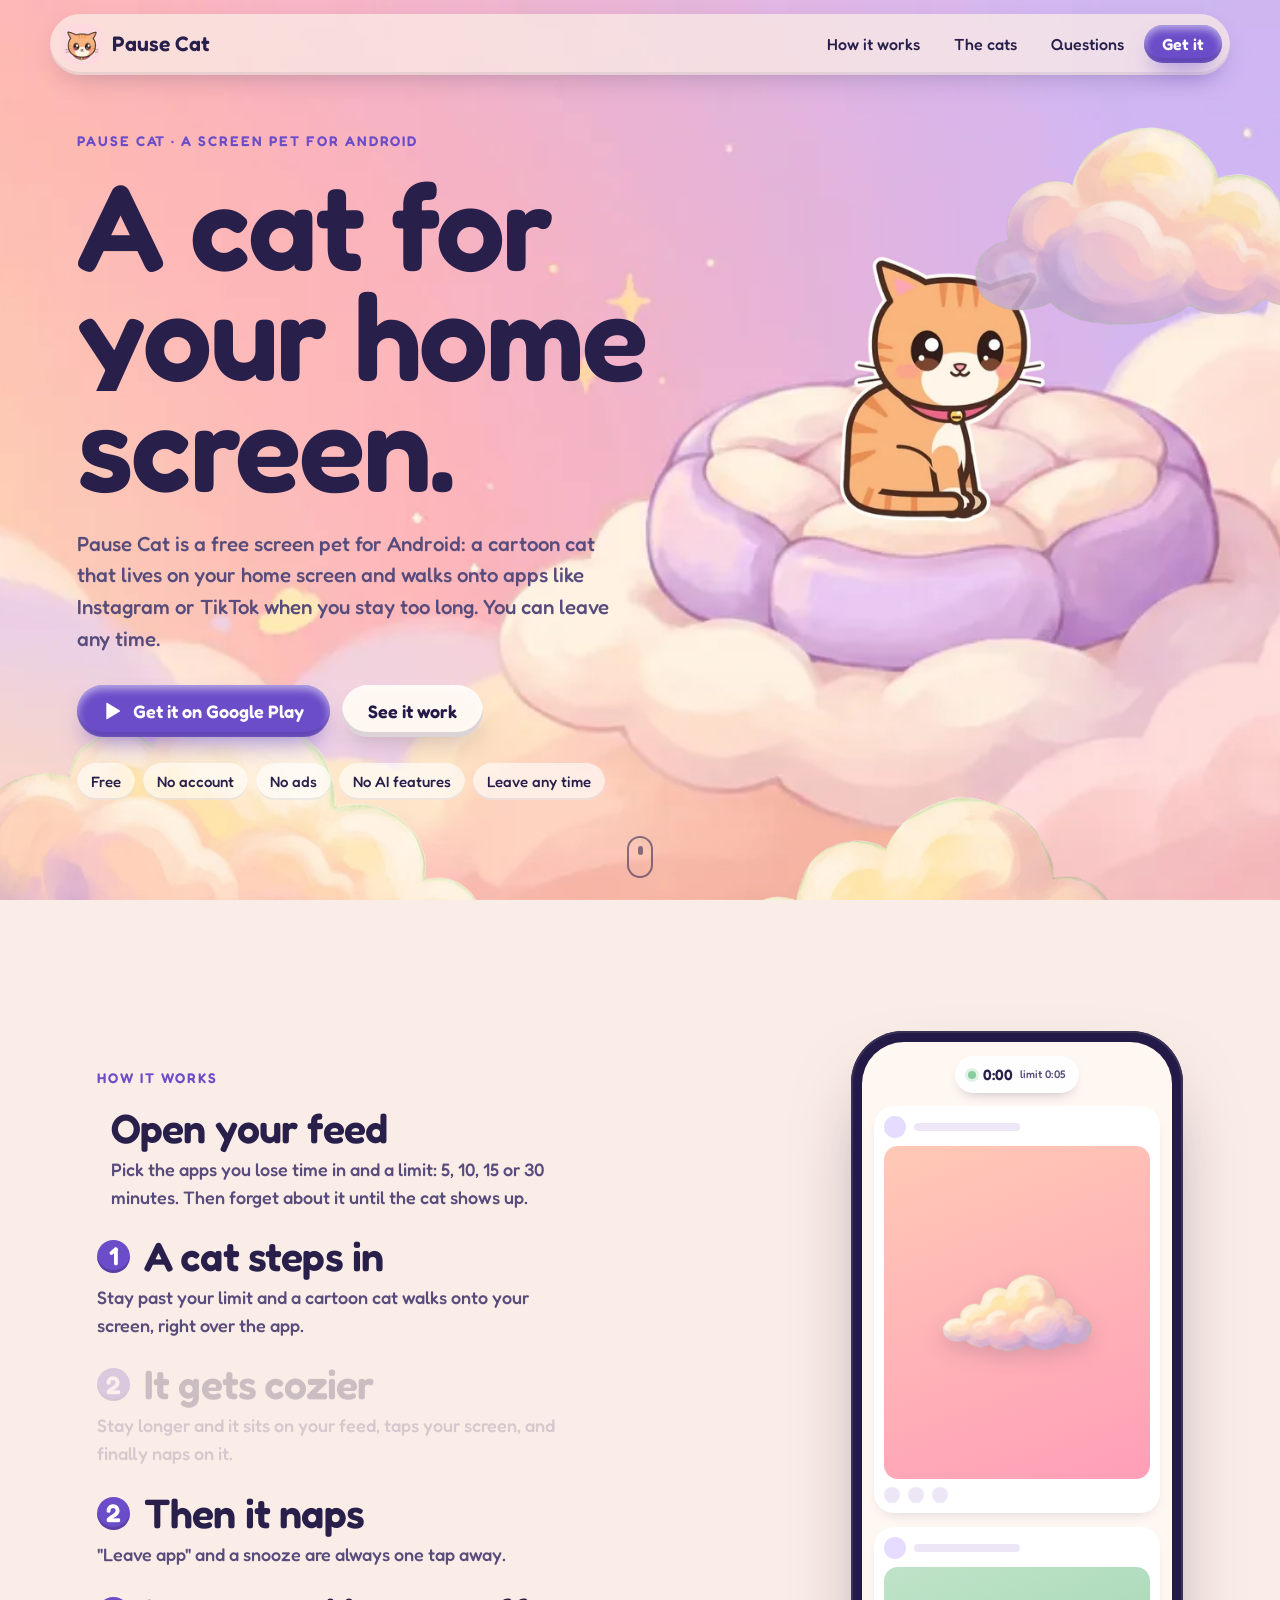
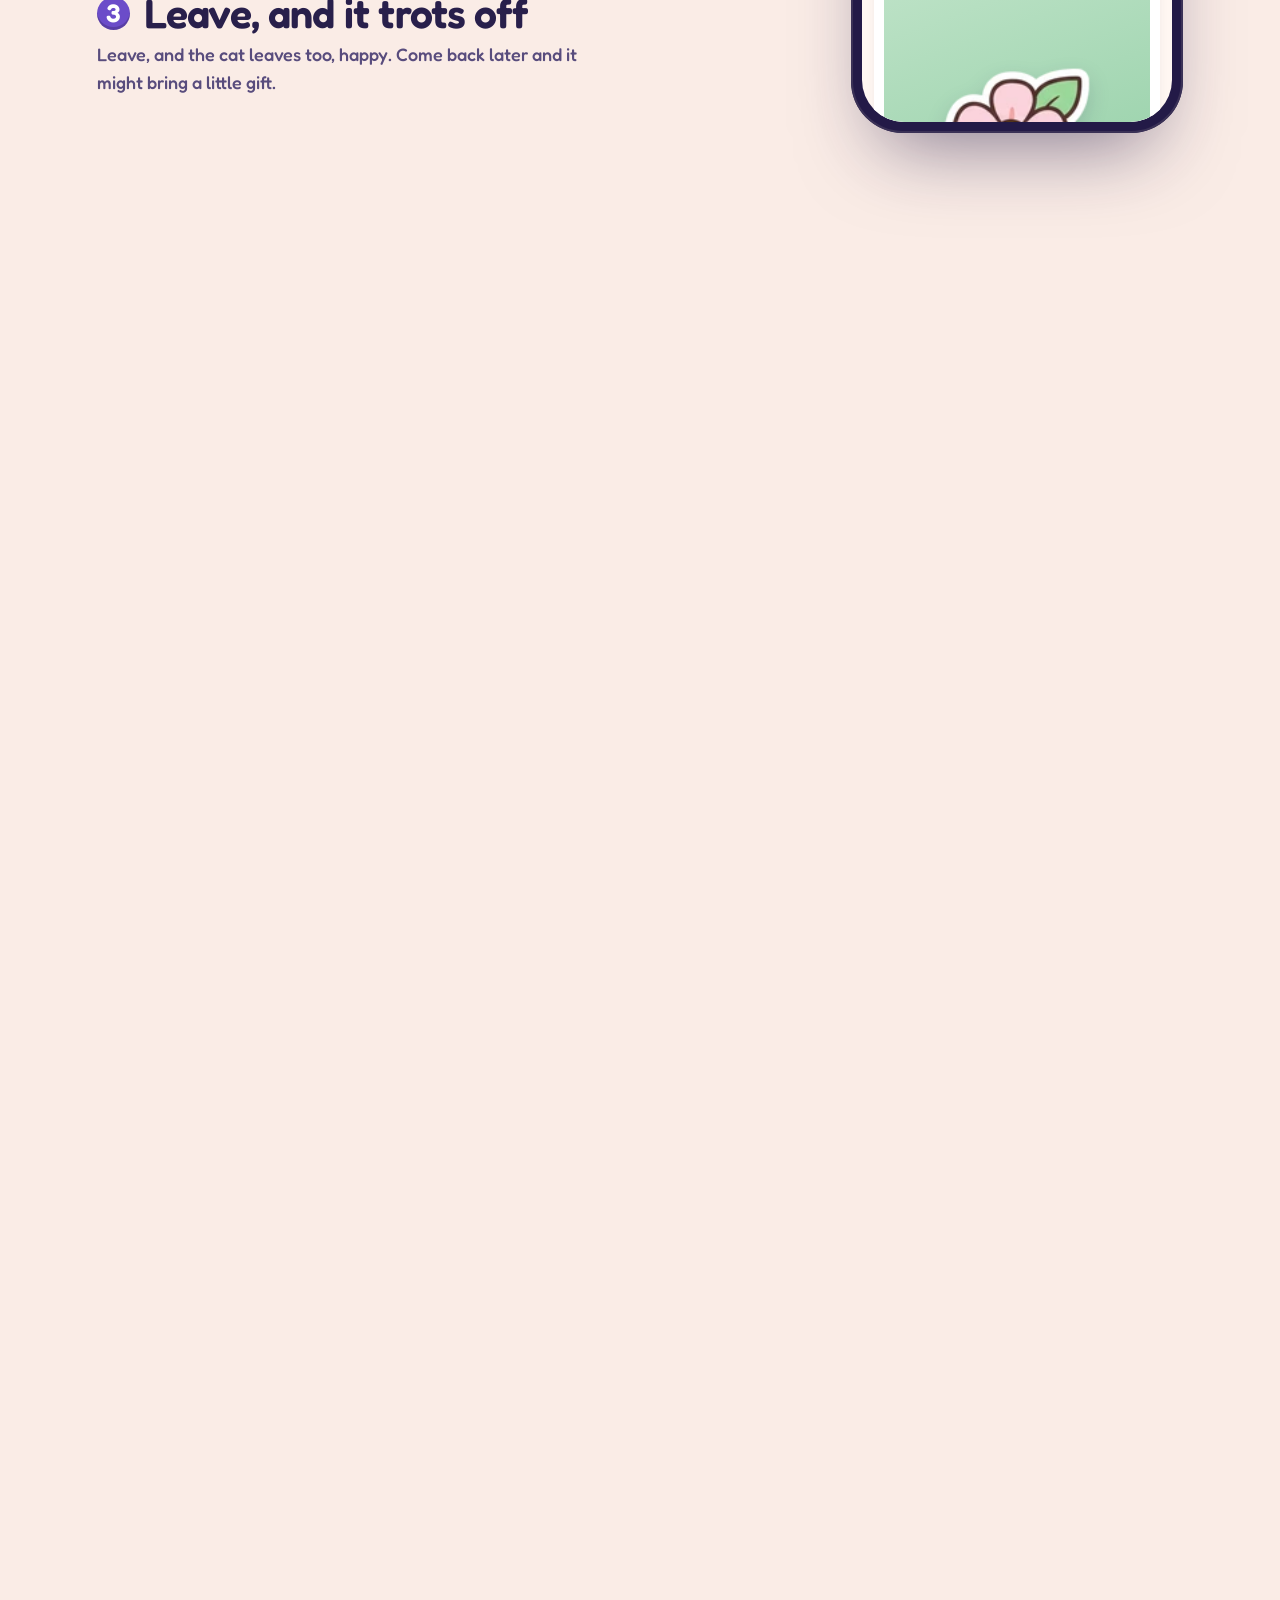
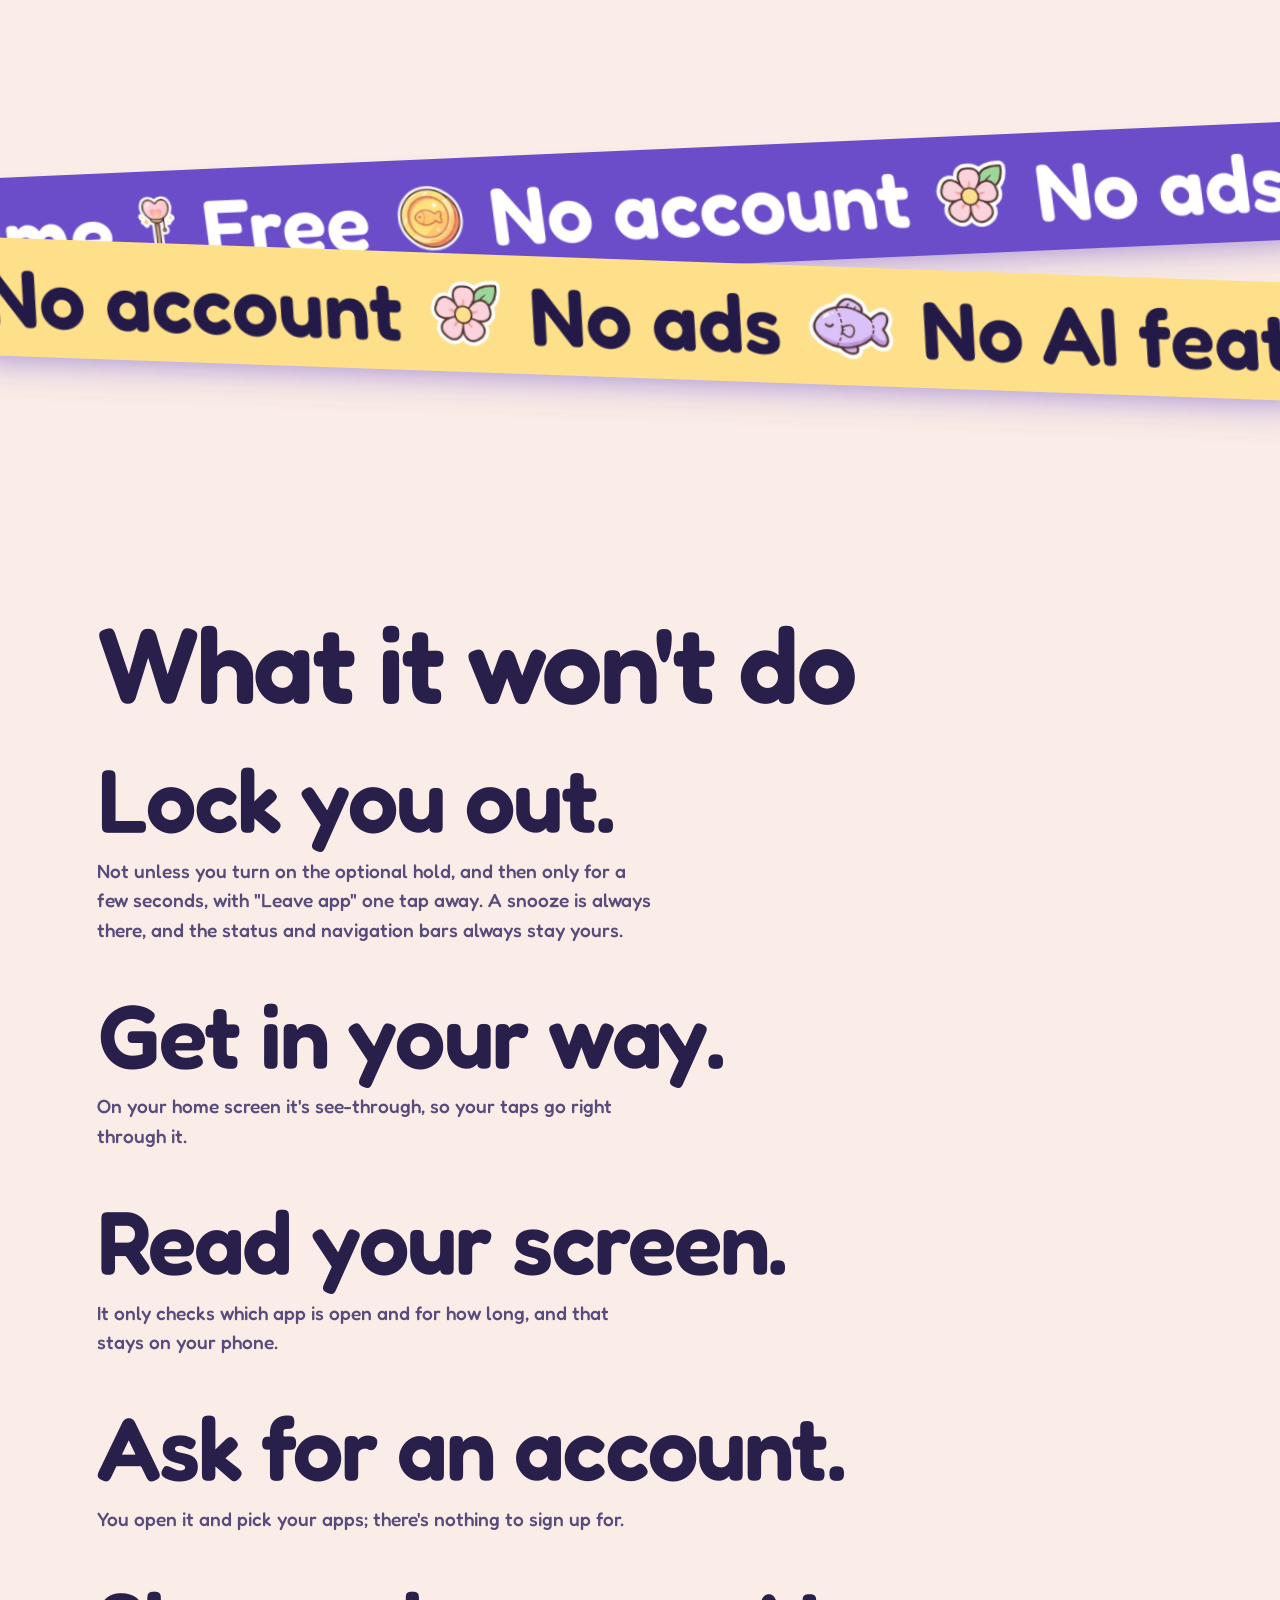
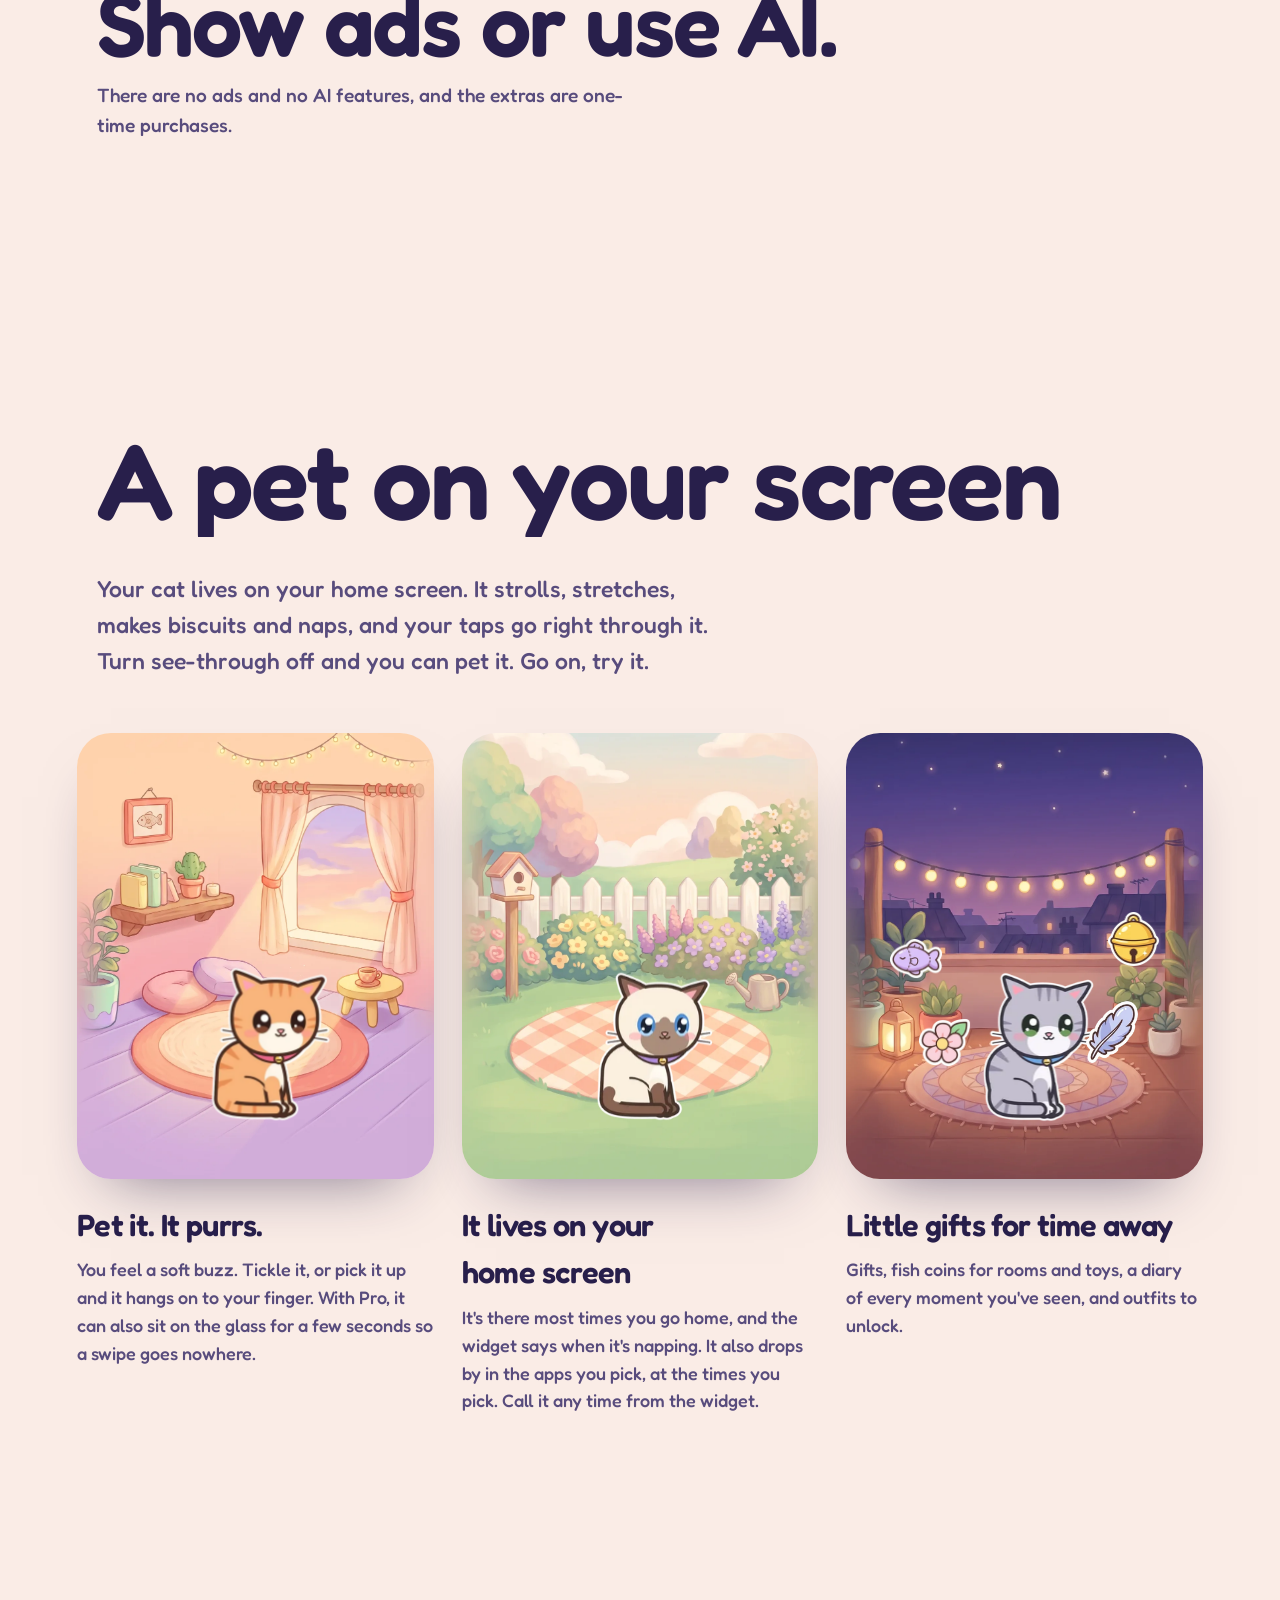
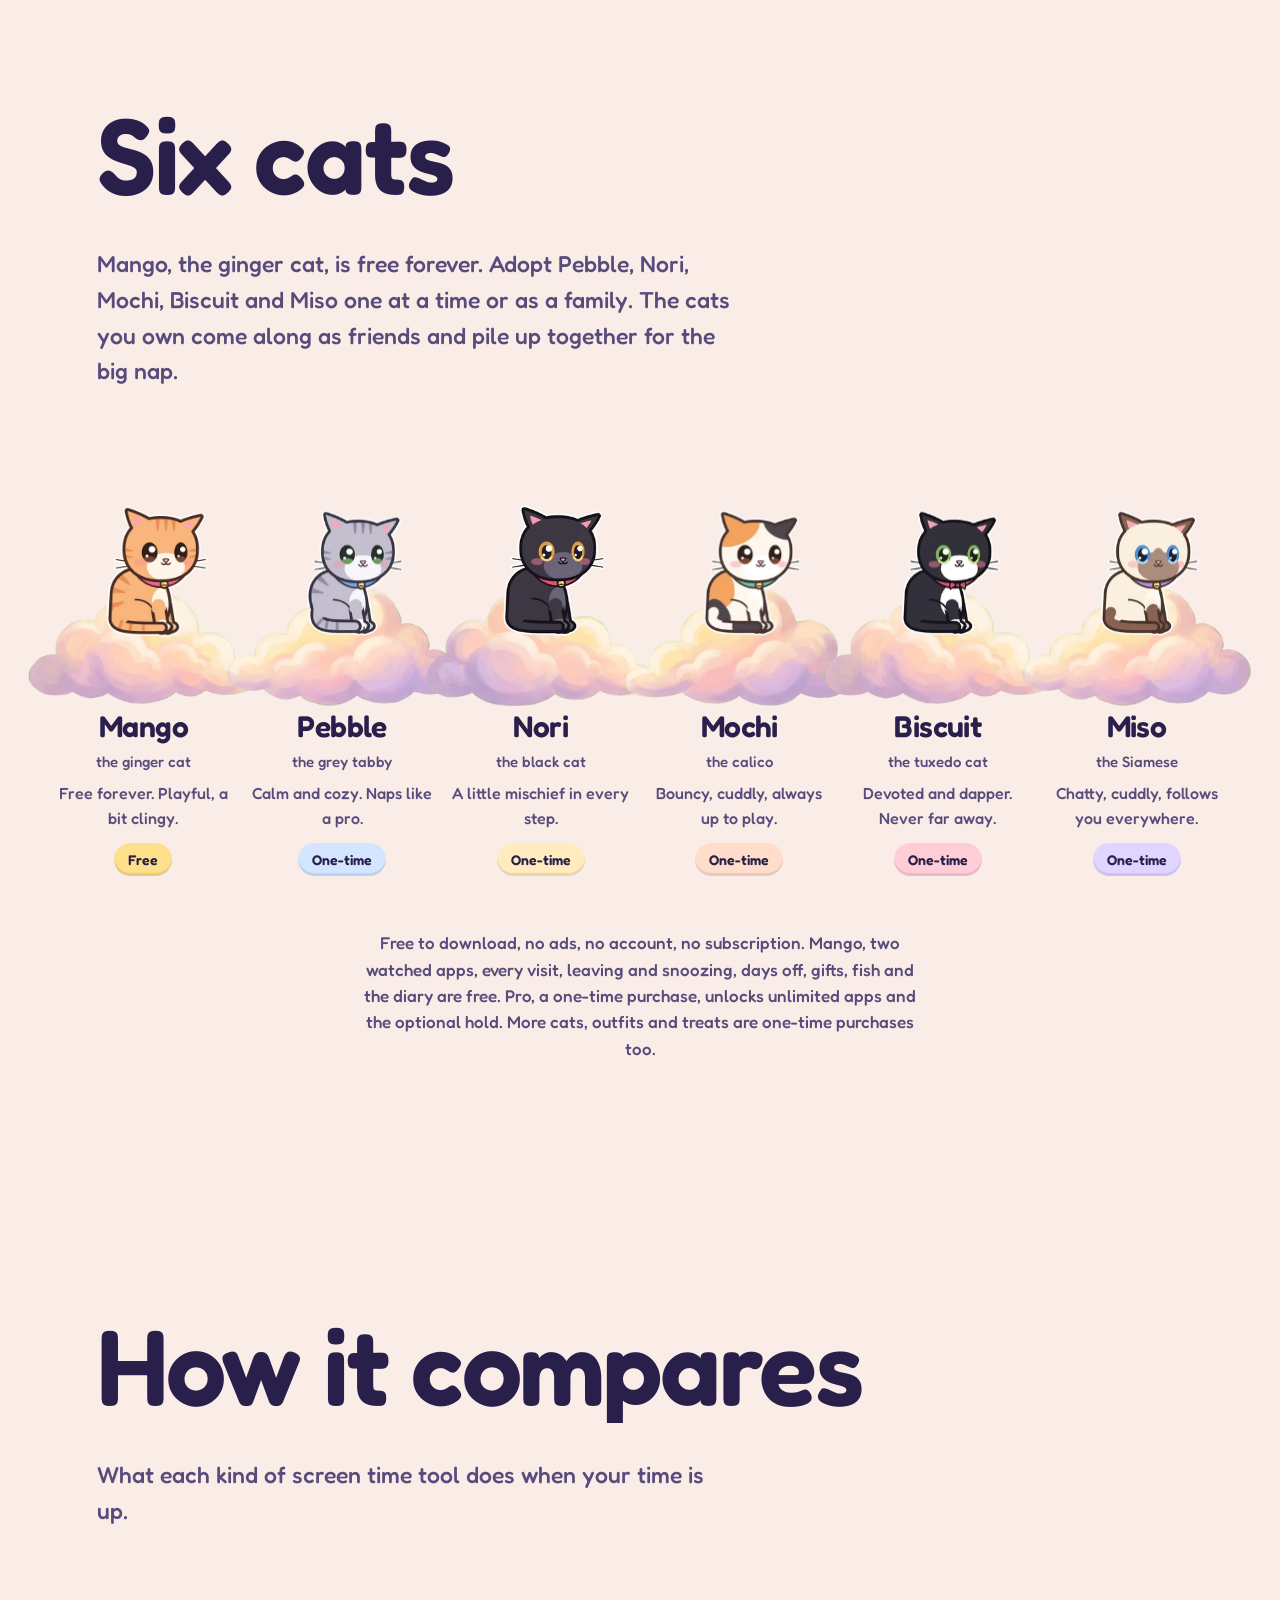
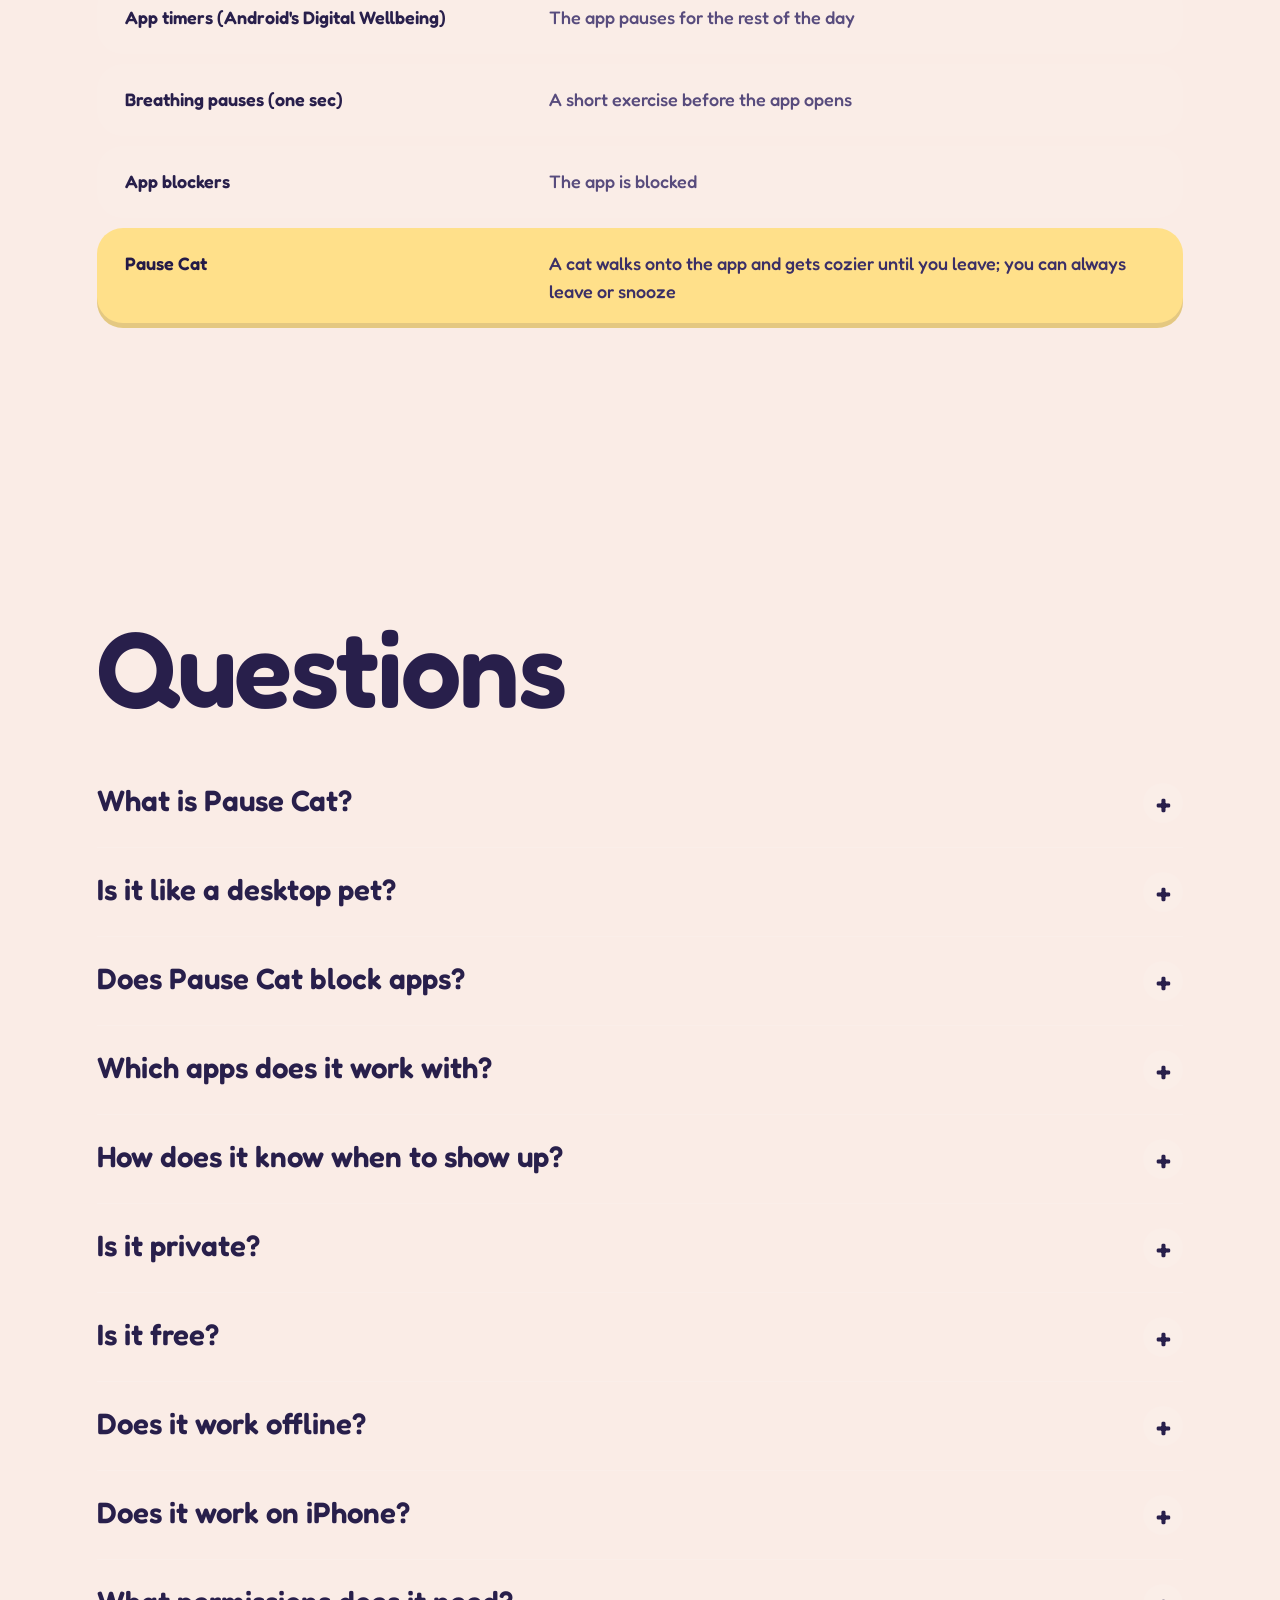
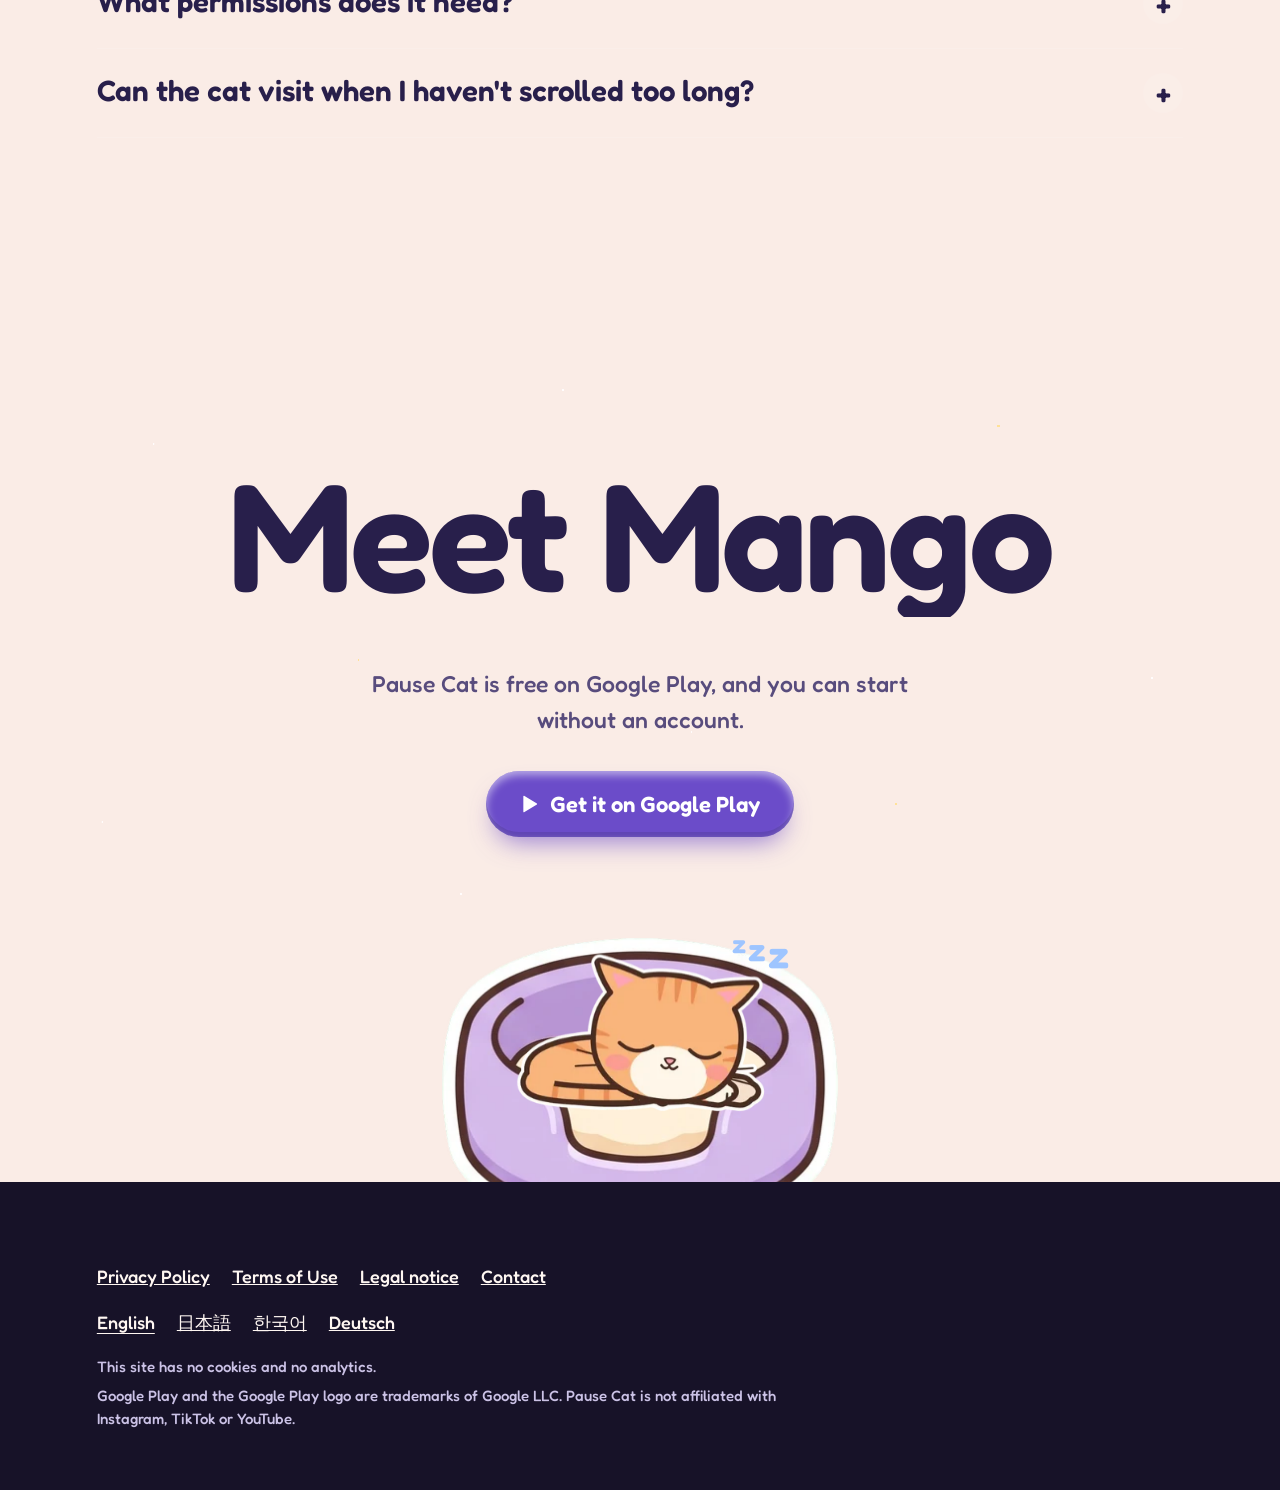
==== commit c585f1b4: "Privacy policy and terms: Pro and the optional hold, two free apps; home page copy in en, ja, ko, de" ====
--- a/index.html
+++ b/index.html
@@ -5,7 +5,7 @@
 <meta name="viewport" content="width=device-width, initial-scale=1">
 <!-- prerender.mjs fills the title, description, canonical, og:* and JSON-LD description per language from src/i18n -->
 <title>Pause Cat: a cute screen pet for Android</title>
-<meta name="description" content="Pause Cat is a free screen pet for Android: a cartoon cat lives on your home screen and walks onto apps when you doomscroll. No ads, never locks you out.">
+<meta name="description" content="Pause Cat is a free screen pet for Android: a cartoon cat lives on your home screen and walks onto apps when you doomscroll. No ads, leave any time.">
 <link rel="canonical" href="https://www.pausecat.com/">
 <link rel="alternate" hreflang="en" href="https://www.pausecat.com/">
 <link rel="alternate" hreflang="ja" href="https://www.pausecat.com/ja.html">
@@ -15,7 +15,7 @@
 <meta property="og:type" content="website">
 <meta property="og:locale" content="en_US">
 <meta property="og:title" content="Pause Cat: a cute screen pet for Android">
-<meta property="og:description" content="Pause Cat is a free screen pet for Android: a cartoon cat lives on your home screen and walks onto apps when you doomscroll. No ads, never locks you out.">
+<meta property="og:description" content="Pause Cat is a free screen pet for Android: a cartoon cat lives on your home screen and walks onto apps when you doomscroll. No ads, leave any time.">
 <meta property="og:url" content="https://www.pausecat.com/">
 <meta property="og:image" content="https://www.pausecat.com/img/og.png">
 <meta name="twitter:card" content="summary_large_image">
@@ -30,7 +30,7 @@
   "@context": "https://schema.org",
   "@type": "MobileApplication",
   "name": "Pause Cat",
-  "description": "Pause Cat is a free screen pet for Android: a cartoon cat that lives on your home screen, like a desktop pet for your phone, and walks onto apps like Instagram or TikTok when you stay too long. It never locks you out. No account, no ads, no AI features. Optional one-time purchases add more cats.",
+  "description": "Pause Cat is a free screen pet for Android: a cartoon cat that lives on your home screen, like a desktop pet for your phone, and walks onto apps like Instagram or TikTok when you stay too long. You can leave any time. No account, no ads, no AI features. Optional one-time purchases add more cats, outfits and Pro (unlimited apps).",
   "url": "https://www.pausecat.com/",
   "image": "https://www.pausecat.com/img/icon-512.png",
   "operatingSystem": "Android",
@@ -41,10 +41,10 @@
   "author": { "@type": "Person", "name": "Snekanth BABU" }
 }
 </script>
-  <script type="module" crossorigin src="./assets/index-BM5lt7on.js"></script>
+  <script type="module" crossorigin src="./assets/index-DZSoC8bh.js"></script>
   <link rel="stylesheet" crossorigin href="./assets/index-Bv88kOrR.css">
 </head>
 <body>
-<div id="root"><link rel="preload" as="image" href="art/icon-180.png"/><link rel="preload" as="image" href="art/hero_dream.webp"/><link rel="preload" as="image" href="art/sky_cloud_1.webp"/><link rel="preload" as="image" href="art/sky_cloud_3.webp"/><link rel="preload" as="image" href="art/sky_cloud_2.webp"/><link rel="preload" as="image" href="art/gift_flower.webp"/><link rel="preload" as="image" href="art/sky_cloud_4.webp"/><link rel="preload" as="image" href="art/gift_bell.webp"/><link rel="preload" as="image" href="art/gift_feather.webp"/><link rel="preload" as="image" href="art/gift_fish.webp"/><link rel="preload" as="image" href="art/room_loft_day.webp"/><link rel="preload" as="image" href="art/coin.webp"/><link rel="preload" as="image" href="art/lamp_heart.webp"/><div class="loader" aria-hidden="true"><div class="loader-inner"><img src="art/icon-180.png" alt="" width="72" height="72"/><b>Pause Cat</b><span class="loader-num">0</span></div></div><div class="cursor " aria-hidden="true" style="transform:translateX(-100px) translateY(-100px)"><span></span></div><a class="skip" href="#main">Skip to content</a><header class="nav"><a class="brand" href="./"><img src="art/icon-180.png" alt="" width="40" height="40"/>Pause Cat</a><nav aria-label="Main"><a class="hide-sm" href="#how">How it works</a><a class="hide-sm" href="#cats">The cats</a><a class="hide-sm" href="#faq">Questions</a><a class="clay violet small" href="https://play.google.com/store/apps/details?id=com.mindylabs.pausecat">Get it</a></nav></header><main id="main"><section class="hero" data-bg="#FFF1EA" data-quiet="true"><div class="hero-sky"><div class="hero-plate"><img src="art/hero_dream.webp" alt=""/><div class="hero-cat" data-pet="Pet Mango" role="button" tabindex="0" aria-label="Mango. Tap to pet."><span class="cat  "><canvas aria-hidden="true"></canvas></span></div></div><img class="cloud c1" data-depth="1.4" src="art/sky_cloud_1.webp" alt=""/><img class="cloud c2" data-depth="0.6" src="art/sky_cloud_3.webp" alt=""/><img class="cloud c3" data-depth="2" src="art/sky_cloud_2.webp" alt=""/></div><div class="hero-copy"><p class="kicker after">Pause Cat · a screen pet for Android</p><h1>A cat for your home screen.</h1><p class="lede after">Pause Cat is a free screen pet for Android: a cartoon cat that lives on your home screen and walks onto apps like Instagram or TikTok when you stay too long. It never locks you out.</p><div class="ctas after"><a class="clay violet play " href="https://play.google.com/store/apps/details?id=com.mindylabs.pausecat" tabindex="0" style="transform:none"><svg viewBox="0 0 24 24" aria-hidden="true"><path d="M4 2.8v18.4c0 .5.5.8.9.6l15.4-9.2c.4-.3.4-.9 0-1.2L4.9 2.2c-.4-.2-.9.1-.9.6z"></path></svg>Get it on Google Play</a><a class="clay cream" href="#how">See it work</a></div><ul class="pills after" aria-label="At a glance"><li>Free</li><li>No account</li><li>No ads</li><li>No AI features</li><li>Never locks you out</li></ul></div><a class="scroll-hint" href="#how" aria-label="Scroll to how it works"><span></span></a></section><section class="story" id="how" data-bg="#FFF7F2" data-quiet="true"><div class="story-pin"><div class="story-copy"><p class="kicker">How it works</p><ol class="steps"><li class="on"><h3>Open your feed</h3><p>Pick the apps you lose time in and a limit: 5, 10, 15 or 30 minutes. Then forget about it until the cat shows up.</p></li><li class=""><h3><span class="num">1</span>A cat steps in</h3><p>Stay past your limit and a cartoon cat walks onto your screen, right over the app.</p></li><li class=""><h3><span class="num">2</span>It gets cozier</h3><p>Stay longer and it sits on your feed, taps your screen, and finally naps on it.</p></li><li class=""><h3><span class="num">2</span>Then it naps</h3><p>&quot;Leave app&quot; and a snooze are always one tap away. It never locks you out.</p></li><li class=""><h3><span class="num">3</span>Leave, and it trots off</h3><p>Leave, and the cat leaves too, happy. Come back later and it might bring a little gift.</p></li></ol><p class="step-now" aria-hidden="true"><b>Open your feed</b>Pick the apps you lose time in and a limit: 5, 10, 15 or 30 minutes. Then forget about it until the cat shows up.</p></div><div class="phone" aria-hidden="true"><div class="screen beat-0"><div class="feed"><div class="post"><div class="who"><i></i><b></b></div><div class="pic" style="background:linear-gradient(160deg,#FFC9B5,#FF9EB8)"><img src="art/sky_cloud_2.webp" alt=""/></div><div class="acts"><i></i><i></i><i></i></div></div><div class="post"><div class="who"><i></i><b></b></div><div class="pic" style="background:linear-gradient(160deg,#BFE3C8,#8ACB9F)"><img src="art/gift_flower.webp" alt=""/></div><div class="acts"><i></i><i></i><i></i></div></div><div class="post"><div class="who"><i></i><b></b></div><div class="pic" style="background:linear-gradient(160deg,#C9D8FF,#9EB5FF)"><img src="art/sky_cloud_4.webp" alt=""/></div><div class="acts"><i></i><i></i><i></i></div></div><div class="post"><div class="who"><i></i><b></b></div><div class="pic" style="background:linear-gradient(160deg,#FFE08A,#FFC36E)"><img src="art/gift_bell.webp" alt=""/></div><div class="acts"><i></i><i></i><i></i></div></div><div class="post"><div class="who"><i></i><b></b></div><div class="pic" style="background:linear-gradient(160deg,#E5DCFF,#B9A2FF)"><img src="art/gift_feather.webp" alt=""/></div><div class="acts"><i></i><i></i><i></i></div></div><div class="post"><div class="who"><i></i><b></b></div><div class="pic" style="background:linear-gradient(160deg,#FFD9E0,#FFB38A)"><img src="art/gift_fish.webp" alt=""/></div><div class="acts"><i></i><i></i><i></i></div></div><div class="post"><div class="who"><i></i><b></b></div><div class="pic" style="background:linear-gradient(160deg,#FFC9B5,#FF9EB8)"><img src="art/sky_cloud_2.webp" alt=""/></div><div class="acts"><i></i><i></i><i></i></div></div><div class="post"><div class="who"><i></i><b></b></div><div class="pic" style="background:linear-gradient(160deg,#BFE3C8,#8ACB9F)"><img src="art/gift_flower.webp" alt=""/></div><div class="acts"><i></i><i></i><i></i></div></div><div class="post"><div class="who"><i></i><b></b></div><div class="pic" style="background:linear-gradient(160deg,#C9D8FF,#9EB5FF)"><img src="art/sky_cloud_4.webp" alt=""/></div><div class="acts"><i></i><i></i><i></i></div></div><div class="post"><div class="who"><i></i><b></b></div><div class="pic" style="background:linear-gradient(160deg,#FFE08A,#FFC36E)"><img src="art/gift_bell.webp" alt=""/></div><div class="acts"><i></i><i></i><i></i></div></div><div class="post"><div class="who"><i></i><b></b></div><div class="pic" style="background:linear-gradient(160deg,#E5DCFF,#B9A2FF)"><img src="art/gift_feather.webp" alt=""/></div><div class="acts"><i></i><i></i><i></i></div></div><div class="post"><div class="who"><i></i><b></b></div><div class="pic" style="background:linear-gradient(160deg,#FFD9E0,#FFB38A)"><img src="art/gift_fish.webp" alt=""/></div><div class="acts"><i></i><i></i><i></i></div></div></div><div class="home"><img src="art/room_loft_day.webp" alt=""/></div><div class="pill"><span class="dot"></span><span>0:00</span><small>limit 0:05</small></div><div class="spot"><span class="zzz"><i>z</i><i>z</i><i>z</i></span></div><div class="offer"><span class="clay violet">Leave app</span><span class="clay cream">5 more minutes</span></div></div></div></div></section><section class="marquee" aria-label="At a glance" data-bg="#FFF7F2"><div class="marquee-row r0" aria-hidden="false"><div class="marquee-track"><span class="mq">Free<img src="art/coin.webp" alt=""/></span><span class="mq">No account<img src="art/gift_flower.webp" alt=""/></span><span class="mq">No ads<img src="art/gift_fish.webp" alt=""/></span><span class="mq">No AI features<img src="art/gift_bell.webp" alt=""/></span><span class="mq">Never locks you out<img src="art/lamp_heart.webp" alt=""/></span><span class="mq">Free<img src="art/coin.webp" alt=""/></span><span class="mq">No account<img src="art/gift_flower.webp" alt=""/></span><span class="mq">No ads<img src="art/gift_fish.webp" alt=""/></span><span class="mq">No AI features<img src="art/gift_bell.webp" alt=""/></span><span class="mq">Never locks you out<img src="art/lamp_heart.webp" alt=""/></span></div></div><div class="marquee-row r1" aria-hidden="true"><div class="marquee-track"><span class="mq">Free<img src="art/coin.webp" alt=""/></span><span class="mq">No account<img src="art/gift_flower.webp" alt=""/></span><span class="mq">No ads<img src="art/gift_fish.webp" alt=""/></span><span class="mq">No AI features<img src="art/gift_bell.webp" alt=""/></span><span class="mq">Never locks you out<img src="art/lamp_heart.webp" alt=""/></span><span class="mq">Free<img src="art/coin.webp" alt=""/></span><span class="mq">No account<img src="art/gift_flower.webp" alt=""/></span><span class="mq">No ads<img src="art/gift_fish.webp" alt=""/></span><span class="mq">No AI features<img src="art/gift_bell.webp" alt=""/></span><span class="mq">Never locks you out<img src="art/lamp_heart.webp" alt=""/></span></div></div></section><section class="nots-sec" data-bg="#FFE7DA"><div class="wrap"><h2 class="rise">What it won&#x27;t do</h2><ul class="nots"><li><h3><span class="strike-wrap">Lock you out.<span class="strike"></span></span></h3><p>The app you&#x27;re in keeps working, and &quot;Leave app&quot; and a snooze are always one tap away.</p></li><li><h3><span class="strike-wrap">Get in your way.<span class="strike"></span></span></h3><p>On your home screen it&#x27;s see-through, so your taps go right through it.</p></li><li><h3><span class="strike-wrap">Read your screen.<span class="strike"></span></span></h3><p>It only checks which app is open and for how long, and that stays on your phone.</p></li><li><h3><span class="strike-wrap">Ask for an account.<span class="strike"></span></span></h3><p>You open it and pick your apps; there&#x27;s nothing to sign up for.</p></li><li><h3><span class="strike-wrap">Show ads or use AI.<span class="strike"></span></span></h3><p>There are no ads and no AI features, and the extras are one-time purchases.</p></li></ul></div></section><section class="pets" data-bg="#F5EEFF"><div class="wrap"><h2 class="rise">A pet on your screen</h2><p class="intro fade">Your cat lives on your home screen. It strolls, stretches, makes biscuits and naps, and your taps go right through it. Turn see-through off and you can pet it. Go on, try it.</p></div><ul class="rooms"><li class="room fade"><div class="room-art"><img src="art/room_loft_day.webp" alt="" loading="lazy"/><div class="petcat on-rug" data-pet="Pet Mango" role="button" tabindex="0" aria-label="Mango. Tap to pet, drag to pick up." draggable="false" style="-webkit-touch-callout:none;-webkit-user-select:none;user-select:none;touch-action:none"><span class="cat  "><canvas aria-hidden="true"></canvas></span></div></div><h3>Pet it. It purrs.</h3><p>You feel a soft buzz. Tickle its belly when it flops over, or pick it up and it hangs on to your finger.</p></li><li class="room fade"><div class="room-art"><img src="art/room_garden_day.webp" alt="" loading="lazy"/><div class="petcat on-rug" data-pet="Pet Miso" role="button" tabindex="0" aria-label="Miso. Tap to pet, drag to pick up." draggable="false" style="-webkit-touch-callout:none;-webkit-user-select:none;user-select:none;touch-action:none"><span class="cat  "><canvas aria-hidden="true"></canvas></span></div></div><h3>It lives on your home screen</h3><p>It&#x27;s there most times you go home, and the widget says when it&#x27;s napping. It also drops by in the apps you pick, at the times you pick. Call it any time from the widget.</p></li><li class="room fade"><div class="room-art"><img src="art/room_rooftop_night.webp" alt="" loading="lazy"/><div class="petcat on-rug" data-pet="Pet Pebble" role="button" tabindex="0" aria-label="Pebble. Tap to pet, drag to pick up." draggable="false" style="-webkit-touch-callout:none;-webkit-user-select:none;user-select:none;touch-action:none"><span class="cat  "><canvas aria-hidden="true"></canvas></span></div><img class="float g0" src="art/gift_fish.webp" alt=""/><img class="float g1" src="art/gift_bell.webp" alt=""/><img class="float g2" src="art/gift_flower.webp" alt=""/><img class="float g3" src="art/gift_feather.webp" alt=""/></div><h3>Little gifts for time away</h3><p>Gifts, fish coins for rooms and toys, a diary of every moment you&#x27;ve seen, and outfits to unlock.</p></li></ul></section><section class="cats-sec" id="cats" data-bg="#E9DCFF" data-quiet="true"><div class="wrap"><h2 class="rise">Six cats</h2><p class="intro fade">Mango, the ginger cat, is free forever. Adopt Pebble, Nori, Mochi, Biscuit and Miso one at a time or as a family. The cats you own come along as friends and pile up together for the big nap.</p></div><ul class="lineup"><li style="--accent:#FF9EB8;--i:0" class="fade"><div class="perch"><img class="perch-cloud" src="art/sky_cloud_1.webp" alt="" loading="lazy"/><div class="petcat " data-pet="Pet Mango" role="button" tabindex="0" aria-label="Mango. Tap to pet, drag to pick up." draggable="false" style="-webkit-touch-callout:none;-webkit-user-select:none;user-select:none;touch-action:none"><span class="cat  "><canvas aria-hidden="true"></canvas></span></div></div><h3>Mango<!-- --> <small>the ginger cat</small></h3><p>Free forever. Playful, a bit clingy.</p><span class="tag free">Free</span></li><li style="--accent:#9EC5FF;--i:1" class="fade"><div class="perch"><img class="perch-cloud" src="art/sky_cloud_2.webp" alt="" loading="lazy"/><div class="petcat " data-pet="Pet Pebble" role="button" tabindex="0" aria-label="Pebble. Tap to pet, drag to pick up." draggable="false" style="-webkit-touch-callout:none;-webkit-user-select:none;user-select:none;touch-action:none"><span class="cat  "><canvas aria-hidden="true"></canvas></span></div></div><h3>Pebble<!-- --> <small>the grey tabby</small></h3><p>Calm and cozy. Naps like a pro.</p><span class="tag ">One-time</span></li><li style="--accent:#FFD36E;--i:2" class="fade"><div class="perch"><img class="perch-cloud" src="art/sky_cloud_3.webp" alt="" loading="lazy"/><div class="petcat " data-pet="Pet Nori" role="button" tabindex="0" aria-label="Nori. Tap to pet, drag to pick up." draggable="false" style="-webkit-touch-callout:none;-webkit-user-select:none;user-select:none;touch-action:none"><span class="cat  "><canvas aria-hidden="true"></canvas></span></div></div><h3>Nori<!-- --> <small>the black cat</small></h3><p>A little mischief in every step.</p><span class="tag ">One-time</span></li><li style="--accent:#FFB38A;--i:3" class="fade"><div class="perch"><img class="perch-cloud" src="art/sky_cloud_4.webp" alt="" loading="lazy"/><div class="petcat " data-pet="Pet Mochi" role="button" tabindex="0" aria-label="Mochi. Tap to pet, drag to pick up." draggable="false" style="-webkit-touch-callout:none;-webkit-user-select:none;user-select:none;touch-action:none"><span class="cat  "><canvas aria-hidden="true"></canvas></span></div></div><h3>Mochi<!-- --> <small>the calico</small></h3><p>Bouncy, cuddly, always up to play.</p><span class="tag ">One-time</span></li><li style="--accent:#FF8FA3;--i:4" class="fade"><div class="perch"><img class="perch-cloud" src="art/sky_cloud_1.webp" alt="" loading="lazy"/><div class="petcat " data-pet="Pet Biscuit" role="button" tabindex="0" aria-label="Biscuit. Tap to pet, drag to pick up." draggable="false" style="-webkit-touch-callout:none;-webkit-user-select:none;user-select:none;touch-action:none"><span class="cat  "><canvas aria-hidden="true"></canvas></span></div></div><h3>Biscuit<!-- --> <small>the tuxedo cat</small></h3><p>Devoted and dapper. Never far away.</p><span class="tag ">One-time</span></li><li style="--accent:#B9A2FF;--i:5" class="fade"><div class="perch"><img class="perch-cloud" src="art/sky_cloud_2.webp" alt="" loading="lazy"/><div class="petcat " data-pet="Pet Miso" role="button" tabindex="0" aria-label="Miso. Tap to pet, drag to pick up." draggable="false" style="-webkit-touch-callout:none;-webkit-user-select:none;user-select:none;touch-action:none"><span class="cat  "><canvas aria-hidden="true"></canvas></span></div></div><h3>Miso<!-- --> <small>the Siamese</small></h3><p>Chatty, cuddly, follows you everywhere.</p><span class="tag ">One-time</span></li></ul><p class="wrap small-print fade">Your home-screen cat and everything that helps you put the phone down are free. The extras are one-time purchases: more cats, seasonal outfits, or a treat for your cat. No subscription, ever.</p></section><section class="compare" data-bg="#3A2A6B" data-ink="#FFF7F2" data-soft="#D9CFF5"><div class="wrap"><h2 class="rise">How it compares</h2><p class="intro fade">What each kind of screen time tool does when your time is up.</p><dl class="rows"><div class="row fade "><dt>App timers (Android&#x27;s Digital Wellbeing)</dt><dd>The app pauses for the rest of the day</dd></div><div class="row fade "><dt>Breathing pauses (one sec)</dt><dd>A short exercise before the app opens</dd></div><div class="row fade "><dt>App blockers</dt><dd>The app is blocked</dd></div><div class="row fade us"><dt>Pause Cat</dt><dd>A cat walks onto the app and gets cozier until you leave; you can always leave or snooze</dd></div></dl></div></section><section class="faq" id="faq" data-bg="#2A1F4F" data-ink="#FFF7F2" data-soft="#D9CFF5"><div class="wrap"><h2 class="rise">Questions</h2><details class="fade"><summary>What is Pause Cat?</summary><p>Pause Cat is a free screen pet for Android: a cartoon cat that lives on your home screen and walks onto apps like Instagram or TikTok when you stay too long. It never locks you out.</p></details><details class="fade"><summary>Is it like a desktop pet?</summary><p>Yes, a virtual pet for your phone: a cartoon cat that lives on your home screen and walks over other apps. On your home screen it&#x27;s see-through, so your taps go right through it.</p></details><details class="fade"><summary>Does Pause Cat block apps?</summary><p>Pause Cat never locks you out: the cat gets in the way, playfully, and leaves when you leave, with &quot;Leave app&quot; and a snooze always one tap away.</p></details><details class="fade"><summary>Which apps does it work with?</summary><p>Any app you pick: Instagram, TikTok, YouTube, Reddit, games, news.</p></details><details class="fade"><summary>How does it know when to show up?</summary><p>With Android&#x27;s usage access it checks which app is open, about once a second, only while the screen is on. It never sees what&#x27;s on the screen.</p></details><details class="fade"><summary>Is it private?</summary><p>No account, no ads, no AI features. Which apps you use, and for how long, stays on your phone. Purchases go through Google Play, whose billing library may send Google its own diagnostics. See the <a href="privacy/">privacy policy</a>.</p></details><details class="fade"><summary>Is it free?</summary><p>Yes: the home-screen cat, watching your apps, every visit, gifts, the diary and Mango are free. More cats, outfits and treats are one-time purchases. No subscription.</p></details><details class="fade"><summary>Does it work offline?</summary><p>Yes. Your cat and your limits work without the internet; only purchases need Google Play.</p></details><details class="fade"><summary>Does it work on iPhone?</summary><p>Pause Cat is Android only for now.</p></details><details class="fade"><summary>What permissions does it need?</summary><p>Usage access (to know which app is open), display over other apps (to draw the cat), and notifications (for the small on-duty notification Android requires). The app explains each one before Android asks.</p></details><details class="fade"><summary>Can the cat visit when I haven&#x27;t scrolled too long?</summary><p>Yes, if you want: it can drop by to say hi in the places and at the times you pick, or never.</p></details></div></section><section class="night" data-bg="#171228" data-ink="#FFF7F2" data-soft="#CBC2E6" data-quiet="true"><div class="stars" aria-hidden="true"></div><div class="wrap night-copy"><h2 class="rise">Meet Mango</h2><p class="fade">Pause Cat is free on Google Play, and you can start without an account.</p><div class="fade"><a class="clay violet play big" href="https://play.google.com/store/apps/details?id=com.mindylabs.pausecat" tabindex="0" style="transform:none"><svg viewBox="0 0 24 24" aria-hidden="true"><path d="M4 2.8v18.4c0 .5.5.8.9.6l15.4-9.2c.4-.3.4-.9 0-1.2L4.9 2.2c-.4-.2-.9.1-.9.6z"></path></svg>Get it on Google Play</a></div></div><div class="bed" aria-hidden="true"><img class="bed-back" src="art/prop_bed.webp" alt="" loading="lazy"/><div class="bed-cat"><span class="cat  "><canvas aria-hidden="true"></canvas></span></div><img class="bed-front" src="art/prop_bed.webp" alt="" loading="lazy"/><span class="zzz on"><i>z</i><i>z</i><i>z</i></span></div></section></main><footer class="foot"><div class="wrap"><div class="links"><a href="privacy/">Privacy Policy</a><a href="terms/">Terms of Use</a><a href="impressum/">Legal notice</a><a href="mailto:theluckydude777@gmail.com">Contact</a></div><nav class="links" aria-label="Languages"><a href="./" hrefLang="en" lang="en" aria-current="page">English</a><a href="ja.html" hrefLang="ja" lang="ja">日本語</a><a href="ko.html" hrefLang="ko" lang="ko">한국어</a><a href="de.html" hrefLang="de" lang="de">Deutsch</a></nav><p>This site has no cookies and no analytics.</p><p>Google Play and the Google Play logo are trademarks of Google LLC. Pause Cat is not affiliated with Instagram, TikTok or YouTube.</p></div></footer><div class="sitecat away quiet"><div class="sitecat-pill" aria-live="polite"><span class="dot"></span><span>0:00 on this page</span></div><div class="sitecat-spot"><div class="sitecat-drag" data-pet="Pet Nori" role="button" tabindex="-1" aria-label="Nori, this website&#x27;s cat. Tap to pet."><span class="cat  "><canvas aria-hidden="true"></canvas></span><span class="zzz"><i>z</i><i>z</i><i>z</i></span></div></div></div></div>
+<div id="root"><link rel="preload" as="image" href="art/icon-180.png"/><link rel="preload" as="image" href="art/hero_dream.webp"/><link rel="preload" as="image" href="art/sky_cloud_1.webp"/><link rel="preload" as="image" href="art/sky_cloud_3.webp"/><link rel="preload" as="image" href="art/sky_cloud_2.webp"/><link rel="preload" as="image" href="art/gift_flower.webp"/><link rel="preload" as="image" href="art/sky_cloud_4.webp"/><link rel="preload" as="image" href="art/gift_bell.webp"/><link rel="preload" as="image" href="art/gift_feather.webp"/><link rel="preload" as="image" href="art/gift_fish.webp"/><link rel="preload" as="image" href="art/room_loft_day.webp"/><link rel="preload" as="image" href="art/coin.webp"/><link rel="preload" as="image" href="art/lamp_heart.webp"/><div class="loader" aria-hidden="true"><div class="loader-inner"><img src="art/icon-180.png" alt="" width="72" height="72"/><b>Pause Cat</b><span class="loader-num">0</span></div></div><div class="cursor " aria-hidden="true" style="transform:translateX(-100px) translateY(-100px)"><span></span></div><a class="skip" href="#main">Skip to content</a><header class="nav"><a class="brand" href="./"><img src="art/icon-180.png" alt="" width="40" height="40"/>Pause Cat</a><nav aria-label="Main"><a class="hide-sm" href="#how">How it works</a><a class="hide-sm" href="#cats">The cats</a><a class="hide-sm" href="#faq">Questions</a><a class="clay violet small" href="https://play.google.com/store/apps/details?id=com.mindylabs.pausecat">Get it</a></nav></header><main id="main"><section class="hero" data-bg="#FFF1EA" data-quiet="true"><div class="hero-sky"><div class="hero-plate"><img src="art/hero_dream.webp" alt=""/><div class="hero-cat" data-pet="Pet Mango" role="button" tabindex="0" aria-label="Mango. Tap to pet."><span class="cat  "><canvas aria-hidden="true"></canvas></span></div></div><img class="cloud c1" data-depth="1.4" src="art/sky_cloud_1.webp" alt=""/><img class="cloud c2" data-depth="0.6" src="art/sky_cloud_3.webp" alt=""/><img class="cloud c3" data-depth="2" src="art/sky_cloud_2.webp" alt=""/></div><div class="hero-copy"><p class="kicker after">Pause Cat · a screen pet for Android</p><h1>A cat for your home screen.</h1><p class="lede after">Pause Cat is a free screen pet for Android: a cartoon cat that lives on your home screen and walks onto apps like Instagram or TikTok when you stay too long. You can leave any time.</p><div class="ctas after"><a class="clay violet play " href="https://play.google.com/store/apps/details?id=com.mindylabs.pausecat" tabindex="0" style="transform:none"><svg viewBox="0 0 24 24" aria-hidden="true"><path d="M4 2.8v18.4c0 .5.5.8.9.6l15.4-9.2c.4-.3.4-.9 0-1.2L4.9 2.2c-.4-.2-.9.1-.9.6z"></path></svg>Get it on Google Play</a><a class="clay cream" href="#how">See it work</a></div><ul class="pills after" aria-label="At a glance"><li>Free</li><li>No account</li><li>No ads</li><li>No AI features</li><li>Leave any time</li></ul></div><a class="scroll-hint" href="#how" aria-label="Scroll to how it works"><span></span></a></section><section class="story" id="how" data-bg="#FFF7F2" data-quiet="true"><div class="story-pin"><div class="story-copy"><p class="kicker">How it works</p><ol class="steps"><li class="on"><h3>Open your feed</h3><p>Pick the apps you lose time in and a limit: 5, 10, 15 or 30 minutes. Then forget about it until the cat shows up.</p></li><li class=""><h3><span class="num">1</span>A cat steps in</h3><p>Stay past your limit and a cartoon cat walks onto your screen, right over the app.</p></li><li class=""><h3><span class="num">2</span>It gets cozier</h3><p>Stay longer and it sits on your feed, taps your screen, and finally naps on it.</p></li><li class=""><h3><span class="num">2</span>Then it naps</h3><p>&quot;Leave app&quot; and a snooze are always one tap away.</p></li><li class=""><h3><span class="num">3</span>Leave, and it trots off</h3><p>Leave, and the cat leaves too, happy. Come back later and it might bring a little gift.</p></li></ol><p class="step-now" aria-hidden="true"><b>Open your feed</b>Pick the apps you lose time in and a limit: 5, 10, 15 or 30 minutes. Then forget about it until the cat shows up.</p></div><div class="phone" aria-hidden="true"><div class="screen beat-0"><div class="feed"><div class="post"><div class="who"><i></i><b></b></div><div class="pic" style="background:linear-gradient(160deg,#FFC9B5,#FF9EB8)"><img src="art/sky_cloud_2.webp" alt=""/></div><div class="acts"><i></i><i></i><i></i></div></div><div class="post"><div class="who"><i></i><b></b></div><div class="pic" style="background:linear-gradient(160deg,#BFE3C8,#8ACB9F)"><img src="art/gift_flower.webp" alt=""/></div><div class="acts"><i></i><i></i><i></i></div></div><div class="post"><div class="who"><i></i><b></b></div><div class="pic" style="background:linear-gradient(160deg,#C9D8FF,#9EB5FF)"><img src="art/sky_cloud_4.webp" alt=""/></div><div class="acts"><i></i><i></i><i></i></div></div><div class="post"><div class="who"><i></i><b></b></div><div class="pic" style="background:linear-gradient(160deg,#FFE08A,#FFC36E)"><img src="art/gift_bell.webp" alt=""/></div><div class="acts"><i></i><i></i><i></i></div></div><div class="post"><div class="who"><i></i><b></b></div><div class="pic" style="background:linear-gradient(160deg,#E5DCFF,#B9A2FF)"><img src="art/gift_feather.webp" alt=""/></div><div class="acts"><i></i><i></i><i></i></div></div><div class="post"><div class="who"><i></i><b></b></div><div class="pic" style="background:linear-gradient(160deg,#FFD9E0,#FFB38A)"><img src="art/gift_fish.webp" alt=""/></div><div class="acts"><i></i><i></i><i></i></div></div><div class="post"><div class="who"><i></i><b></b></div><div class="pic" style="background:linear-gradient(160deg,#FFC9B5,#FF9EB8)"><img src="art/sky_cloud_2.webp" alt=""/></div><div class="acts"><i></i><i></i><i></i></div></div><div class="post"><div class="who"><i></i><b></b></div><div class="pic" style="background:linear-gradient(160deg,#BFE3C8,#8ACB9F)"><img src="art/gift_flower.webp" alt=""/></div><div class="acts"><i></i><i></i><i></i></div></div><div class="post"><div class="who"><i></i><b></b></div><div class="pic" style="background:linear-gradient(160deg,#C9D8FF,#9EB5FF)"><img src="art/sky_cloud_4.webp" alt=""/></div><div class="acts"><i></i><i></i><i></i></div></div><div class="post"><div class="who"><i></i><b></b></div><div class="pic" style="background:linear-gradient(160deg,#FFE08A,#FFC36E)"><img src="art/gift_bell.webp" alt=""/></div><div class="acts"><i></i><i></i><i></i></div></div><div class="post"><div class="who"><i></i><b></b></div><div class="pic" style="background:linear-gradient(160deg,#E5DCFF,#B9A2FF)"><img src="art/gift_feather.webp" alt=""/></div><div class="acts"><i></i><i></i><i></i></div></div><div class="post"><div class="who"><i></i><b></b></div><div class="pic" style="background:linear-gradient(160deg,#FFD9E0,#FFB38A)"><img src="art/gift_fish.webp" alt=""/></div><div class="acts"><i></i><i></i><i></i></div></div></div><div class="home"><img src="art/room_loft_day.webp" alt=""/></div><div class="pill"><span class="dot"></span><span>0:00</span><small>limit 0:05</small></div><div class="spot"><span class="zzz"><i>z</i><i>z</i><i>z</i></span></div><div class="offer"><span class="clay violet">Leave app</span><span class="clay cream">5 more minutes</span></div></div></div></div></section><section class="marquee" aria-label="At a glance" data-bg="#FFF7F2"><div class="marquee-row r0" aria-hidden="false"><div class="marquee-track"><span class="mq">Free<img src="art/coin.webp" alt=""/></span><span class="mq">No account<img src="art/gift_flower.webp" alt=""/></span><span class="mq">No ads<img src="art/gift_fish.webp" alt=""/></span><span class="mq">No AI features<img src="art/gift_bell.webp" alt=""/></span><span class="mq">Leave any time<img src="art/lamp_heart.webp" alt=""/></span><span class="mq">Free<img src="art/coin.webp" alt=""/></span><span class="mq">No account<img src="art/gift_flower.webp" alt=""/></span><span class="mq">No ads<img src="art/gift_fish.webp" alt=""/></span><span class="mq">No AI features<img src="art/gift_bell.webp" alt=""/></span><span class="mq">Leave any time<img src="art/lamp_heart.webp" alt=""/></span></div></div><div class="marquee-row r1" aria-hidden="true"><div class="marquee-track"><span class="mq">Free<img src="art/coin.webp" alt=""/></span><span class="mq">No account<img src="art/gift_flower.webp" alt=""/></span><span class="mq">No ads<img src="art/gift_fish.webp" alt=""/></span><span class="mq">No AI features<img src="art/gift_bell.webp" alt=""/></span><span class="mq">Leave any time<img src="art/lamp_heart.webp" alt=""/></span><span class="mq">Free<img src="art/coin.webp" alt=""/></span><span class="mq">No account<img src="art/gift_flower.webp" alt=""/></span><span class="mq">No ads<img src="art/gift_fish.webp" alt=""/></span><span class="mq">No AI features<img src="art/gift_bell.webp" alt=""/></span><span class="mq">Leave any time<img src="art/lamp_heart.webp" alt=""/></span></div></div></section><section class="nots-sec" data-bg="#FFE7DA"><div class="wrap"><h2 class="rise">What it won&#x27;t do</h2><ul class="nots"><li><h3><span class="strike-wrap">Lock you out.<span class="strike"></span></span></h3><p>Not unless you turn on the optional hold, and then only for a few seconds, with &quot;Leave app&quot; one tap away. A snooze is always there, and the status and navigation bars always stay yours.</p></li><li><h3><span class="strike-wrap">Get in your way.<span class="strike"></span></span></h3><p>On your home screen it&#x27;s see-through, so your taps go right through it.</p></li><li><h3><span class="strike-wrap">Read your screen.<span class="strike"></span></span></h3><p>It only checks which app is open and for how long, and that stays on your phone.</p></li><li><h3><span class="strike-wrap">Ask for an account.<span class="strike"></span></span></h3><p>You open it and pick your apps; there&#x27;s nothing to sign up for.</p></li><li><h3><span class="strike-wrap">Show ads or use AI.<span class="strike"></span></span></h3><p>There are no ads and no AI features, and the extras are one-time purchases.</p></li></ul></div></section><section class="pets" data-bg="#F5EEFF"><div class="wrap"><h2 class="rise">A pet on your screen</h2><p class="intro fade">Your cat lives on your home screen. It strolls, stretches, makes biscuits and naps, and your taps go right through it. Turn see-through off and you can pet it. Go on, try it.</p></div><ul class="rooms"><li class="room fade"><div class="room-art"><img src="art/room_loft_day.webp" alt="" loading="lazy"/><div class="petcat on-rug" data-pet="Pet Mango" role="button" tabindex="0" aria-label="Mango. Tap to pet, drag to pick up." draggable="false" style="-webkit-touch-callout:none;-webkit-user-select:none;user-select:none;touch-action:none"><span class="cat  "><canvas aria-hidden="true"></canvas></span></div></div><h3>Pet it. It purrs.</h3><p>You feel a soft buzz. Tickle it, or pick it up and it hangs on to your finger. With Pro, it can also sit on the glass for a few seconds so a swipe goes nowhere.</p></li><li class="room fade"><div class="room-art"><img src="art/room_garden_day.webp" alt="" loading="lazy"/><div class="petcat on-rug" data-pet="Pet Miso" role="button" tabindex="0" aria-label="Miso. Tap to pet, drag to pick up." draggable="false" style="-webkit-touch-callout:none;-webkit-user-select:none;user-select:none;touch-action:none"><span class="cat  "><canvas aria-hidden="true"></canvas></span></div></div><h3>It lives on your home screen</h3><p>It&#x27;s there most times you go home, and the widget says when it&#x27;s napping. It also drops by in the apps you pick, at the times you pick. Call it any time from the widget.</p></li><li class="room fade"><div class="room-art"><img src="art/room_rooftop_night.webp" alt="" loading="lazy"/><div class="petcat on-rug" data-pet="Pet Pebble" role="button" tabindex="0" aria-label="Pebble. Tap to pet, drag to pick up." draggable="false" style="-webkit-touch-callout:none;-webkit-user-select:none;user-select:none;touch-action:none"><span class="cat  "><canvas aria-hidden="true"></canvas></span></div><img class="float g0" src="art/gift_fish.webp" alt=""/><img class="float g1" src="art/gift_bell.webp" alt=""/><img class="float g2" src="art/gift_flower.webp" alt=""/><img class="float g3" src="art/gift_feather.webp" alt=""/></div><h3>Little gifts for time away</h3><p>Gifts, fish coins for rooms and toys, a diary of every moment you&#x27;ve seen, and outfits to unlock.</p></li></ul></section><section class="cats-sec" id="cats" data-bg="#E9DCFF" data-quiet="true"><div class="wrap"><h2 class="rise">Six cats</h2><p class="intro fade">Mango, the ginger cat, is free forever. Adopt Pebble, Nori, Mochi, Biscuit and Miso one at a time or as a family. The cats you own come along as friends and pile up together for the big nap.</p></div><ul class="lineup"><li style="--accent:#FF9EB8;--i:0" class="fade"><div class="perch"><img class="perch-cloud" src="art/sky_cloud_1.webp" alt="" loading="lazy"/><div class="petcat " data-pet="Pet Mango" role="button" tabindex="0" aria-label="Mango. Tap to pet, drag to pick up." draggable="false" style="-webkit-touch-callout:none;-webkit-user-select:none;user-select:none;touch-action:none"><span class="cat  "><canvas aria-hidden="true"></canvas></span></div></div><h3>Mango<!-- --> <small>the ginger cat</small></h3><p>Free forever. Playful, a bit clingy.</p><span class="tag free">Free</span></li><li style="--accent:#9EC5FF;--i:1" class="fade"><div class="perch"><img class="perch-cloud" src="art/sky_cloud_2.webp" alt="" loading="lazy"/><div class="petcat " data-pet="Pet Pebble" role="button" tabindex="0" aria-label="Pebble. Tap to pet, drag to pick up." draggable="false" style="-webkit-touch-callout:none;-webkit-user-select:none;user-select:none;touch-action:none"><span class="cat  "><canvas aria-hidden="true"></canvas></span></div></div><h3>Pebble<!-- --> <small>the grey tabby</small></h3><p>Calm and cozy. Naps like a pro.</p><span class="tag ">One-time</span></li><li style="--accent:#FFD36E;--i:2" class="fade"><div class="perch"><img class="perch-cloud" src="art/sky_cloud_3.webp" alt="" loading="lazy"/><div class="petcat " data-pet="Pet Nori" role="button" tabindex="0" aria-label="Nori. Tap to pet, drag to pick up." draggable="false" style="-webkit-touch-callout:none;-webkit-user-select:none;user-select:none;touch-action:none"><span class="cat  "><canvas aria-hidden="true"></canvas></span></div></div><h3>Nori<!-- --> <small>the black cat</small></h3><p>A little mischief in every step.</p><span class="tag ">One-time</span></li><li style="--accent:#FFB38A;--i:3" class="fade"><div class="perch"><img class="perch-cloud" src="art/sky_cloud_4.webp" alt="" loading="lazy"/><div class="petcat " data-pet="Pet Mochi" role="button" tabindex="0" aria-label="Mochi. Tap to pet, drag to pick up." draggable="false" style="-webkit-touch-callout:none;-webkit-user-select:none;user-select:none;touch-action:none"><span class="cat  "><canvas aria-hidden="true"></canvas></span></div></div><h3>Mochi<!-- --> <small>the calico</small></h3><p>Bouncy, cuddly, always up to play.</p><span class="tag ">One-time</span></li><li style="--accent:#FF8FA3;--i:4" class="fade"><div class="perch"><img class="perch-cloud" src="art/sky_cloud_1.webp" alt="" loading="lazy"/><div class="petcat " data-pet="Pet Biscuit" role="button" tabindex="0" aria-label="Biscuit. Tap to pet, drag to pick up." draggable="false" style="-webkit-touch-callout:none;-webkit-user-select:none;user-select:none;touch-action:none"><span class="cat  "><canvas aria-hidden="true"></canvas></span></div></div><h3>Biscuit<!-- --> <small>the tuxedo cat</small></h3><p>Devoted and dapper. Never far away.</p><span class="tag ">One-time</span></li><li style="--accent:#B9A2FF;--i:5" class="fade"><div class="perch"><img class="perch-cloud" src="art/sky_cloud_2.webp" alt="" loading="lazy"/><div class="petcat " data-pet="Pet Miso" role="button" tabindex="0" aria-label="Miso. Tap to pet, drag to pick up." draggable="false" style="-webkit-touch-callout:none;-webkit-user-select:none;user-select:none;touch-action:none"><span class="cat  "><canvas aria-hidden="true"></canvas></span></div></div><h3>Miso<!-- --> <small>the Siamese</small></h3><p>Chatty, cuddly, follows you everywhere.</p><span class="tag ">One-time</span></li></ul><p class="wrap small-print fade">Free to download, no ads, no account, no subscription. Mango, two watched apps, every visit, leaving and snoozing, days off, gifts, fish and the diary are free. Pro, a one-time purchase, unlocks unlimited apps and the optional hold. More cats, outfits and treats are one-time purchases too.</p></section><section class="compare" data-bg="#3A2A6B" data-ink="#FFF7F2" data-soft="#D9CFF5"><div class="wrap"><h2 class="rise">How it compares</h2><p class="intro fade">What each kind of screen time tool does when your time is up.</p><dl class="rows"><div class="row fade "><dt>App timers (Android&#x27;s Digital Wellbeing)</dt><dd>The app pauses for the rest of the day</dd></div><div class="row fade "><dt>Breathing pauses (one sec)</dt><dd>A short exercise before the app opens</dd></div><div class="row fade "><dt>App blockers</dt><dd>The app is blocked</dd></div><div class="row fade us"><dt>Pause Cat</dt><dd>A cat walks onto the app and gets cozier until you leave; you can always leave or snooze</dd></div></dl></div></section><section class="faq" id="faq" data-bg="#2A1F4F" data-ink="#FFF7F2" data-soft="#D9CFF5"><div class="wrap"><h2 class="rise">Questions</h2><details class="fade"><summary>What is Pause Cat?</summary><p>Pause Cat is a free screen pet for Android: a cartoon cat that lives on your home screen and walks onto apps like Instagram or TikTok when you stay too long. You can leave any time.</p></details><details class="fade"><summary>Is it like a desktop pet?</summary><p>Yes, a virtual pet for your phone: a cartoon cat that lives on your home screen and walks over other apps. On your home screen it&#x27;s see-through, so your taps go right through it.</p></details><details class="fade"><summary>Does Pause Cat block apps?</summary><p>Not unless you turn on the hold, an optional Pro setting. Then Mango sits on the glass for a few seconds so a swipe goes nowhere, with &quot;Leave app&quot; one tap away and the status and navigation bars always yours. Otherwise the cat just gets in the way, playfully, and leaves when you leave.</p></details><details class="fade"><summary>Which apps does it work with?</summary><p>Any apps you pick: Instagram, TikTok, YouTube, Reddit, games, news. Two for free, as many as you like with Pro.</p></details><details class="fade"><summary>How does it know when to show up?</summary><p>With Android&#x27;s usage access it checks which app is open, about once a second, only while the screen is on. It never sees what&#x27;s on the screen.</p></details><details class="fade"><summary>Is it private?</summary><p>No account, no ads, no AI features. Which apps you use, and for how long, stays on your phone. Purchases go through Google Play, whose billing library may send Google its own diagnostics. See the <a href="privacy/">privacy policy</a>.</p></details><details class="fade"><summary>Is it free?</summary><p>Free to download, no ads, no account, no subscription. Mango, two watched apps, every visit, leaving and snoozing, days off, gifts, fish and the diary are free. Pro, one-time, unlocks unlimited apps and the optional hold. More cats, outfits and treats are one-time purchases too.</p></details><details class="fade"><summary>Does it work offline?</summary><p>Yes. Your cat and your limits work without the internet; only purchases need Google Play.</p></details><details class="fade"><summary>Does it work on iPhone?</summary><p>Pause Cat is Android only for now.</p></details><details class="fade"><summary>What permissions does it need?</summary><p>Usage access (to know which app is open), display over other apps (to draw the cat), and notifications (for the small on-duty notification Android requires). The app explains each one before Android asks.</p></details><details class="fade"><summary>Can the cat visit when I haven&#x27;t scrolled too long?</summary><p>Yes, if you want: it can drop by to say hi in the places and at the times you pick, or never.</p></details></div></section><section class="night" data-bg="#171228" data-ink="#FFF7F2" data-soft="#CBC2E6" data-quiet="true"><div class="stars" aria-hidden="true"></div><div class="wrap night-copy"><h2 class="rise">Meet Mango</h2><p class="fade">Pause Cat is free on Google Play, and you can start without an account.</p><div class="fade"><a class="clay violet play big" href="https://play.google.com/store/apps/details?id=com.mindylabs.pausecat" tabindex="0" style="transform:none"><svg viewBox="0 0 24 24" aria-hidden="true"><path d="M4 2.8v18.4c0 .5.5.8.9.6l15.4-9.2c.4-.3.4-.9 0-1.2L4.9 2.2c-.4-.2-.9.1-.9.6z"></path></svg>Get it on Google Play</a></div></div><div class="bed" aria-hidden="true"><img class="bed-back" src="art/prop_bed.webp" alt="" loading="lazy"/><div class="bed-cat"><span class="cat  "><canvas aria-hidden="true"></canvas></span></div><img class="bed-front" src="art/prop_bed.webp" alt="" loading="lazy"/><span class="zzz on"><i>z</i><i>z</i><i>z</i></span></div></section></main><footer class="foot"><div class="wrap"><div class="links"><a href="privacy/">Privacy Policy</a><a href="terms/">Terms of Use</a><a href="impressum/">Legal notice</a><a href="mailto:theluckydude777@gmail.com">Contact</a></div><nav class="links" aria-label="Languages"><a href="./" hrefLang="en" lang="en" aria-current="page">English</a><a href="ja.html" hrefLang="ja" lang="ja">日本語</a><a href="ko.html" hrefLang="ko" lang="ko">한국어</a><a href="de.html" hrefLang="de" lang="de">Deutsch</a></nav><p>This site has no cookies and no analytics.</p><p>Google Play and the Google Play logo are trademarks of Google LLC. Pause Cat is not affiliated with Instagram, TikTok or YouTube.</p></div></footer><div class="sitecat away quiet"><div class="sitecat-pill" aria-live="polite"><span class="dot"></span><span>0:00 on this page</span></div><div class="sitecat-spot"><div class="sitecat-drag" data-pet="Pet Nori" role="button" tabindex="-1" aria-label="Nori, this website&#x27;s cat. Tap to pet."><span class="cat  "><canvas aria-hidden="true"></canvas></span><span class="zzz"><i>z</i><i>z</i><i>z</i></span></div></div></div></div>
 </body>
 </html>
